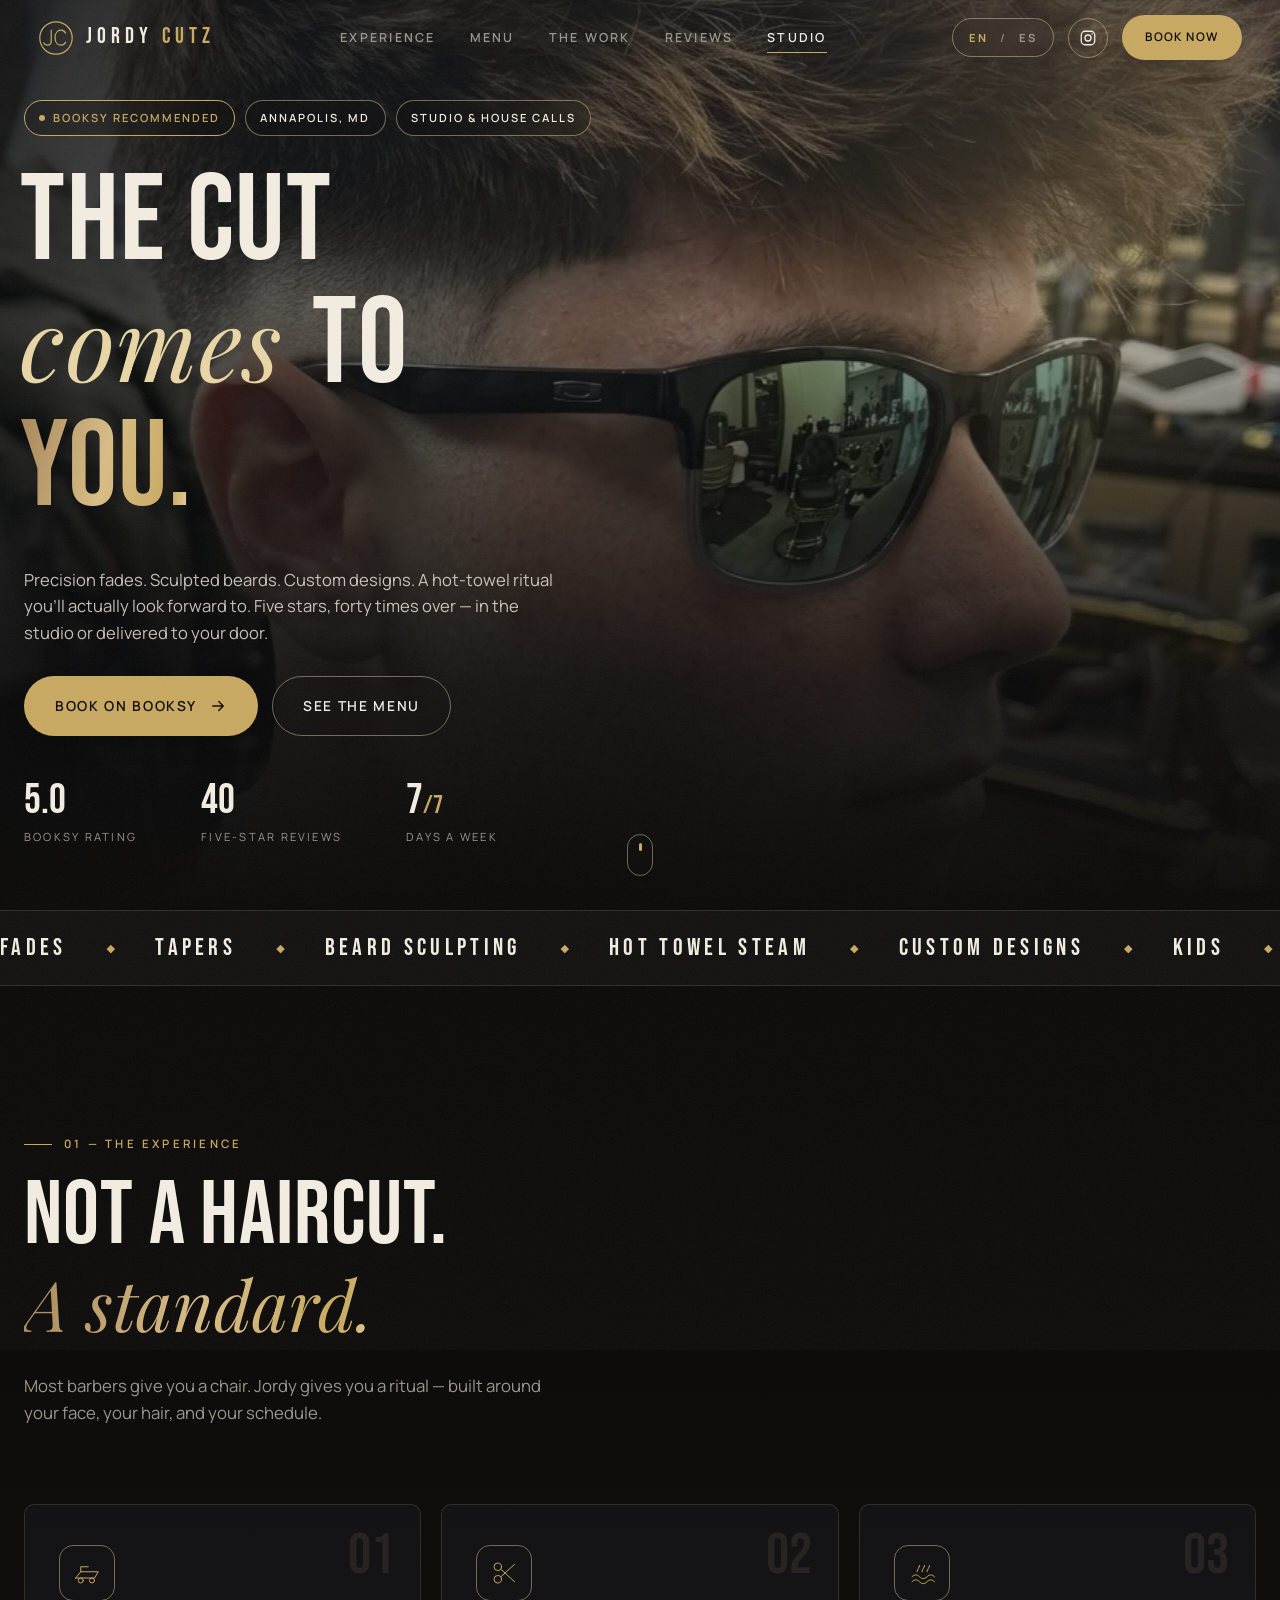
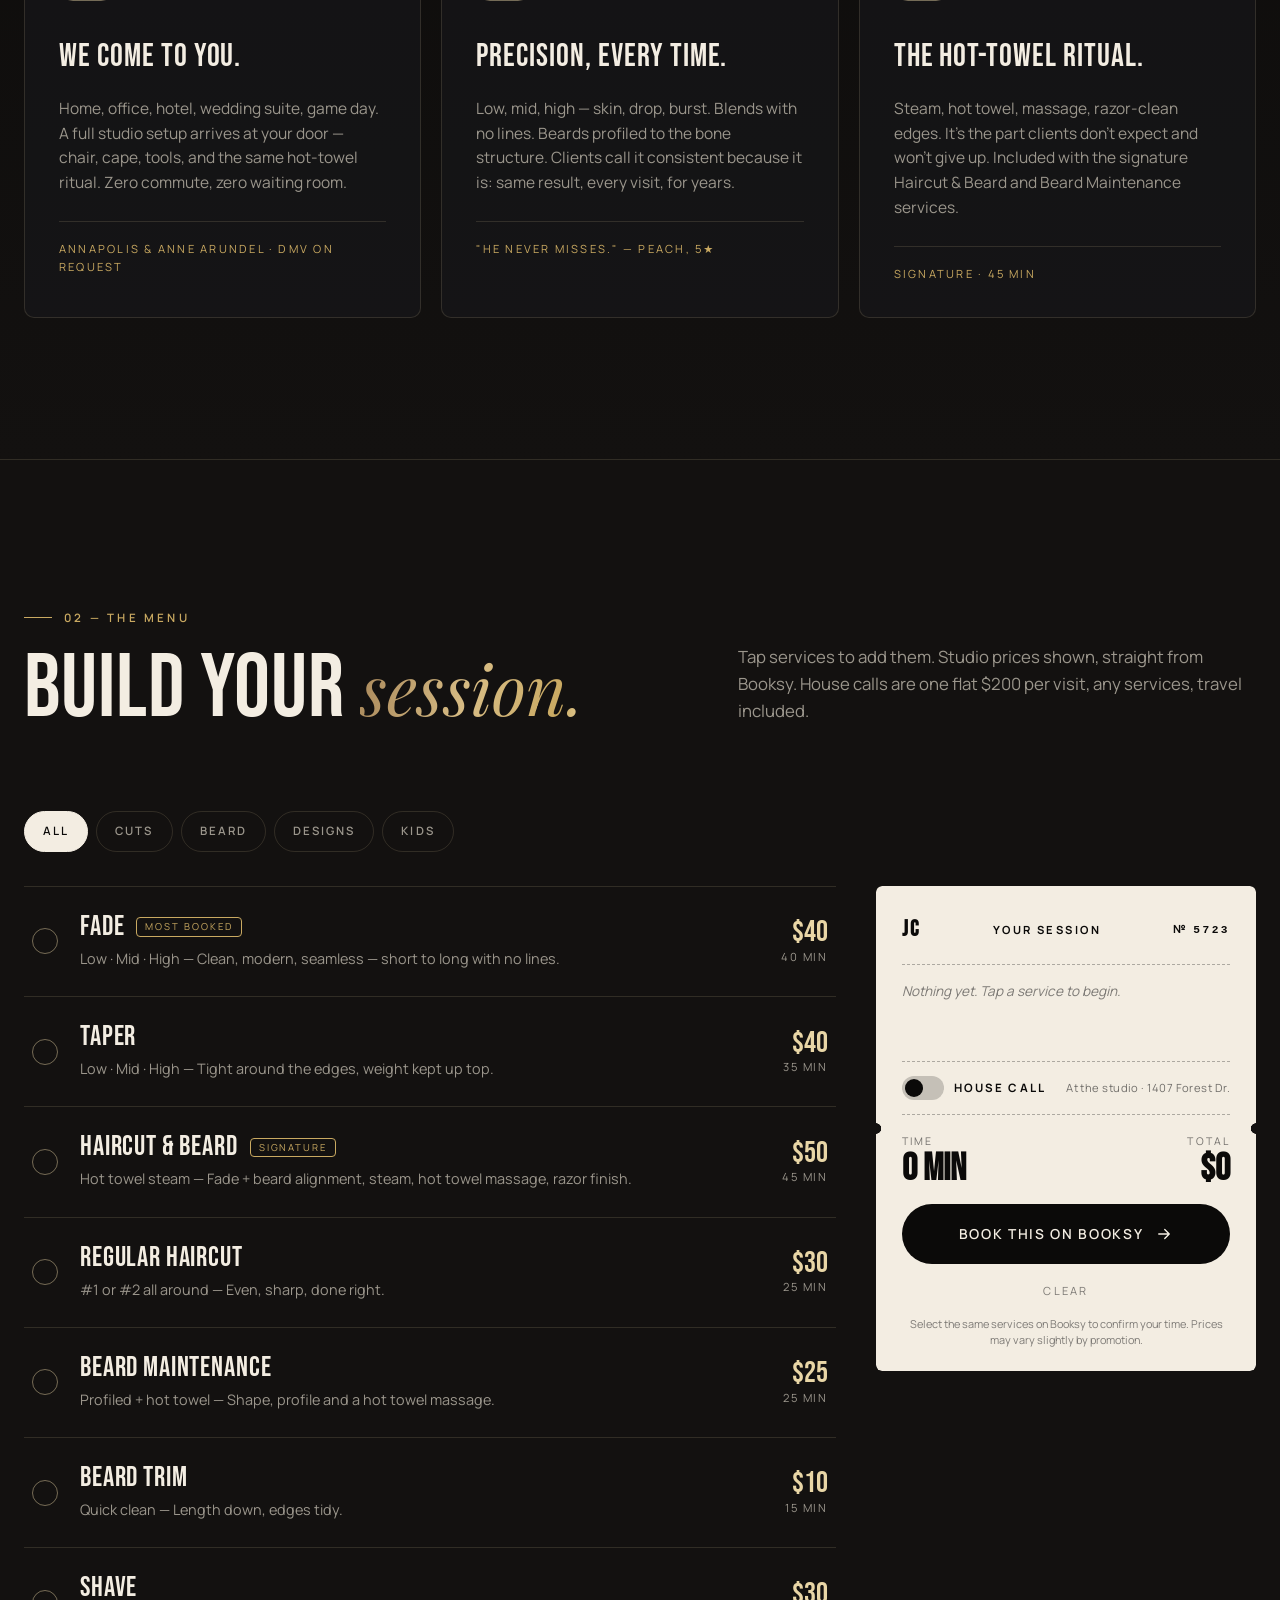
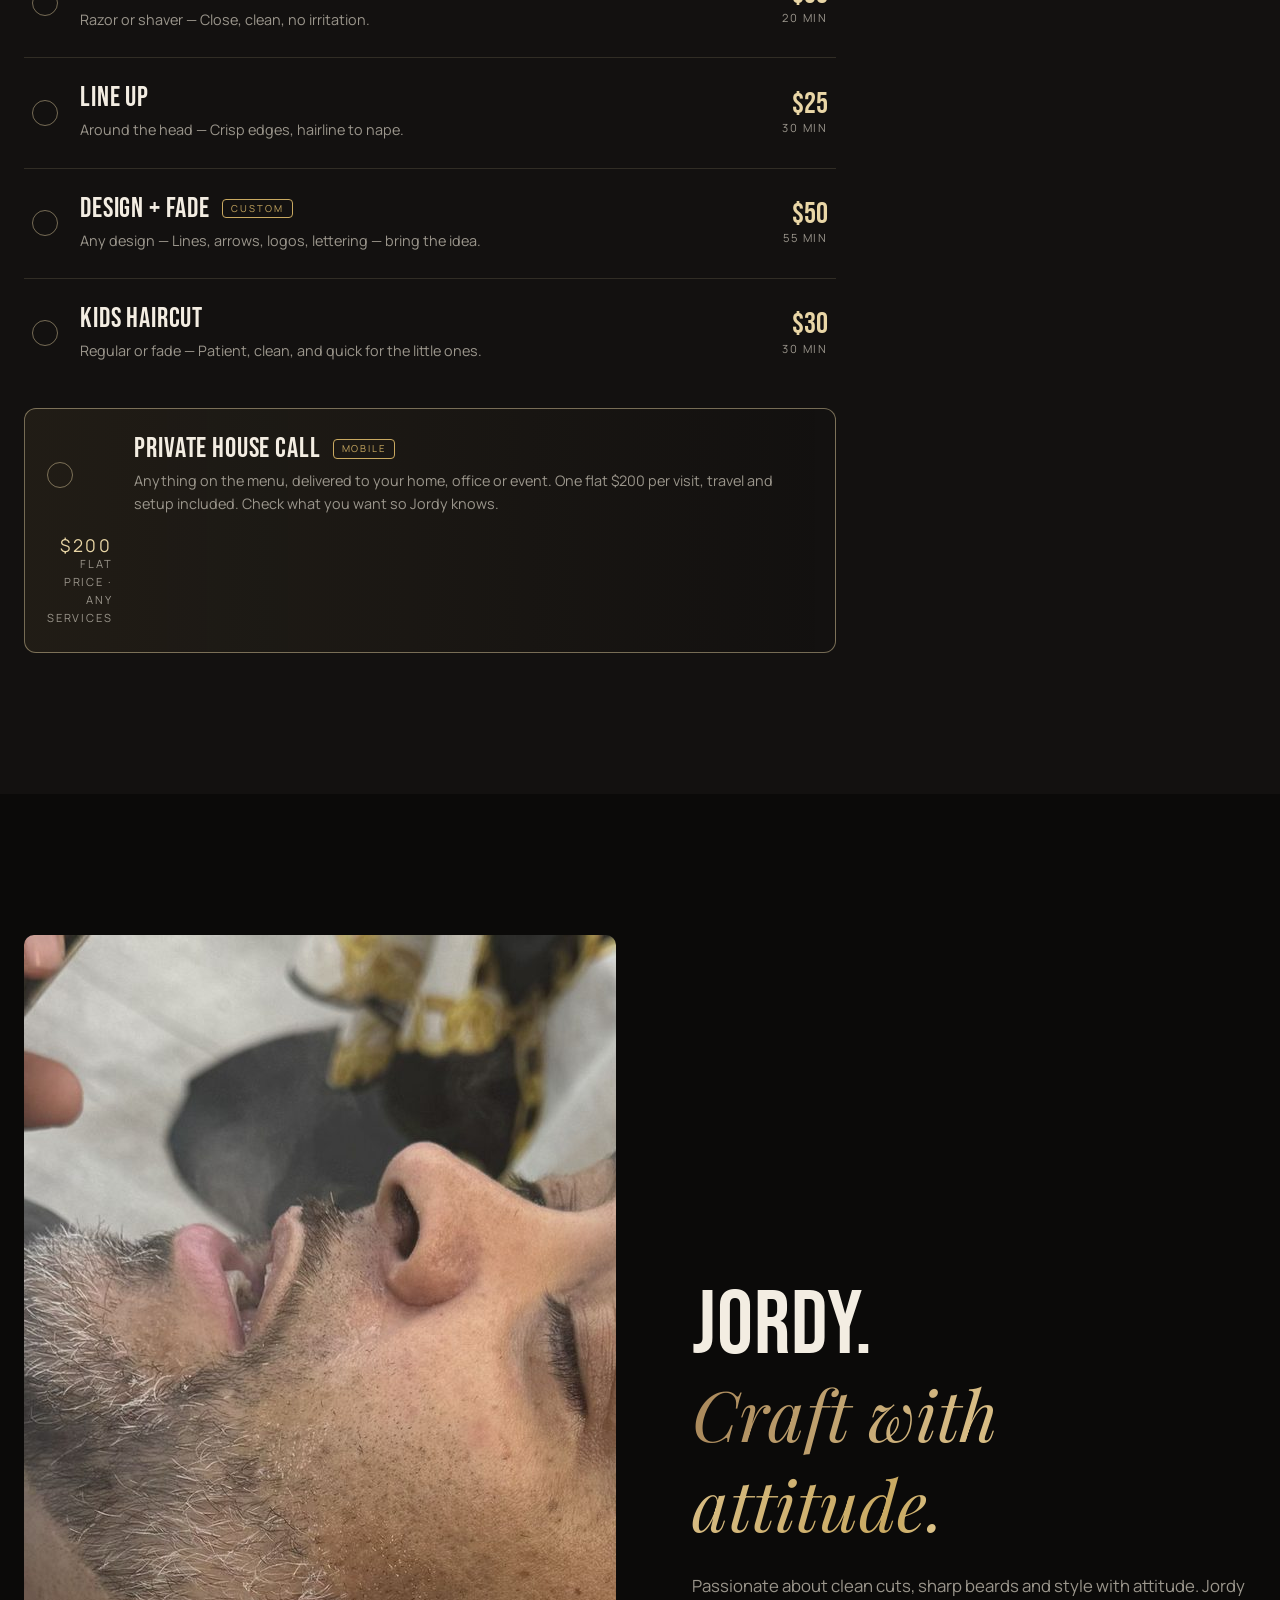
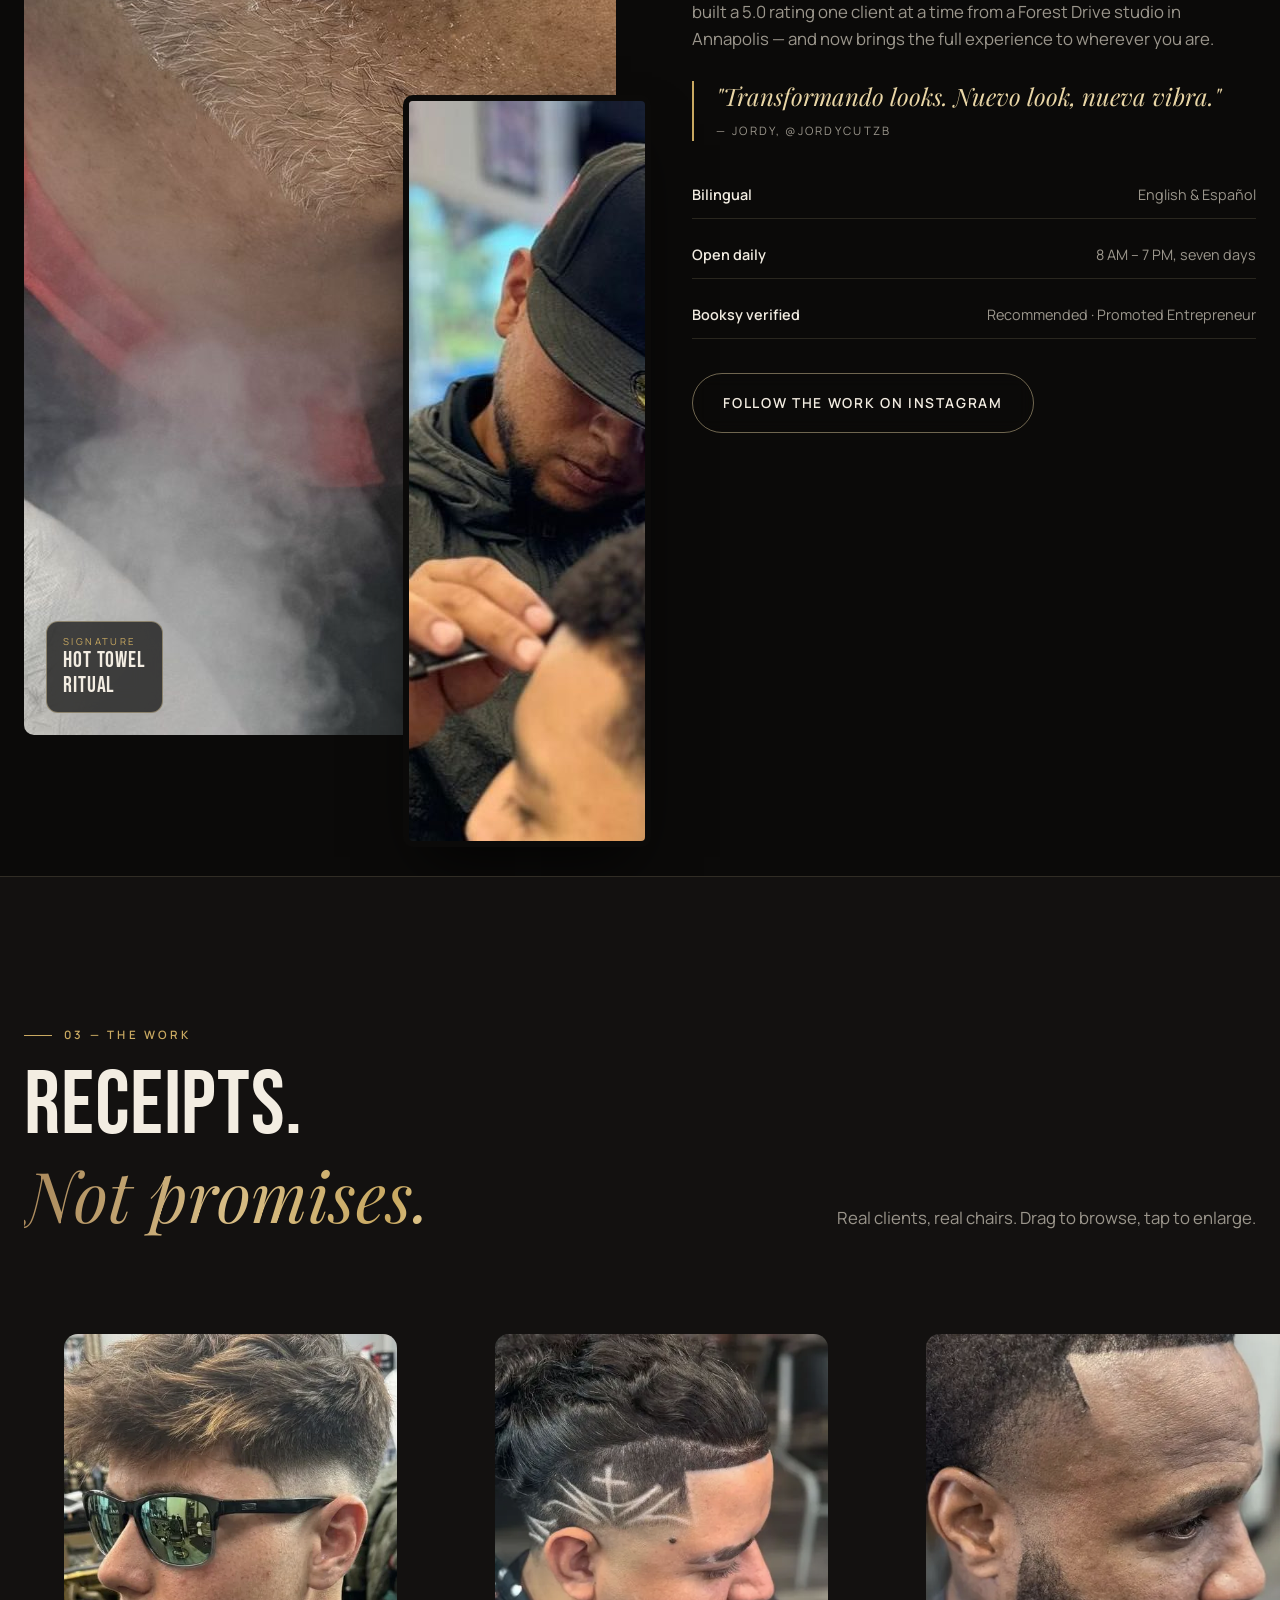
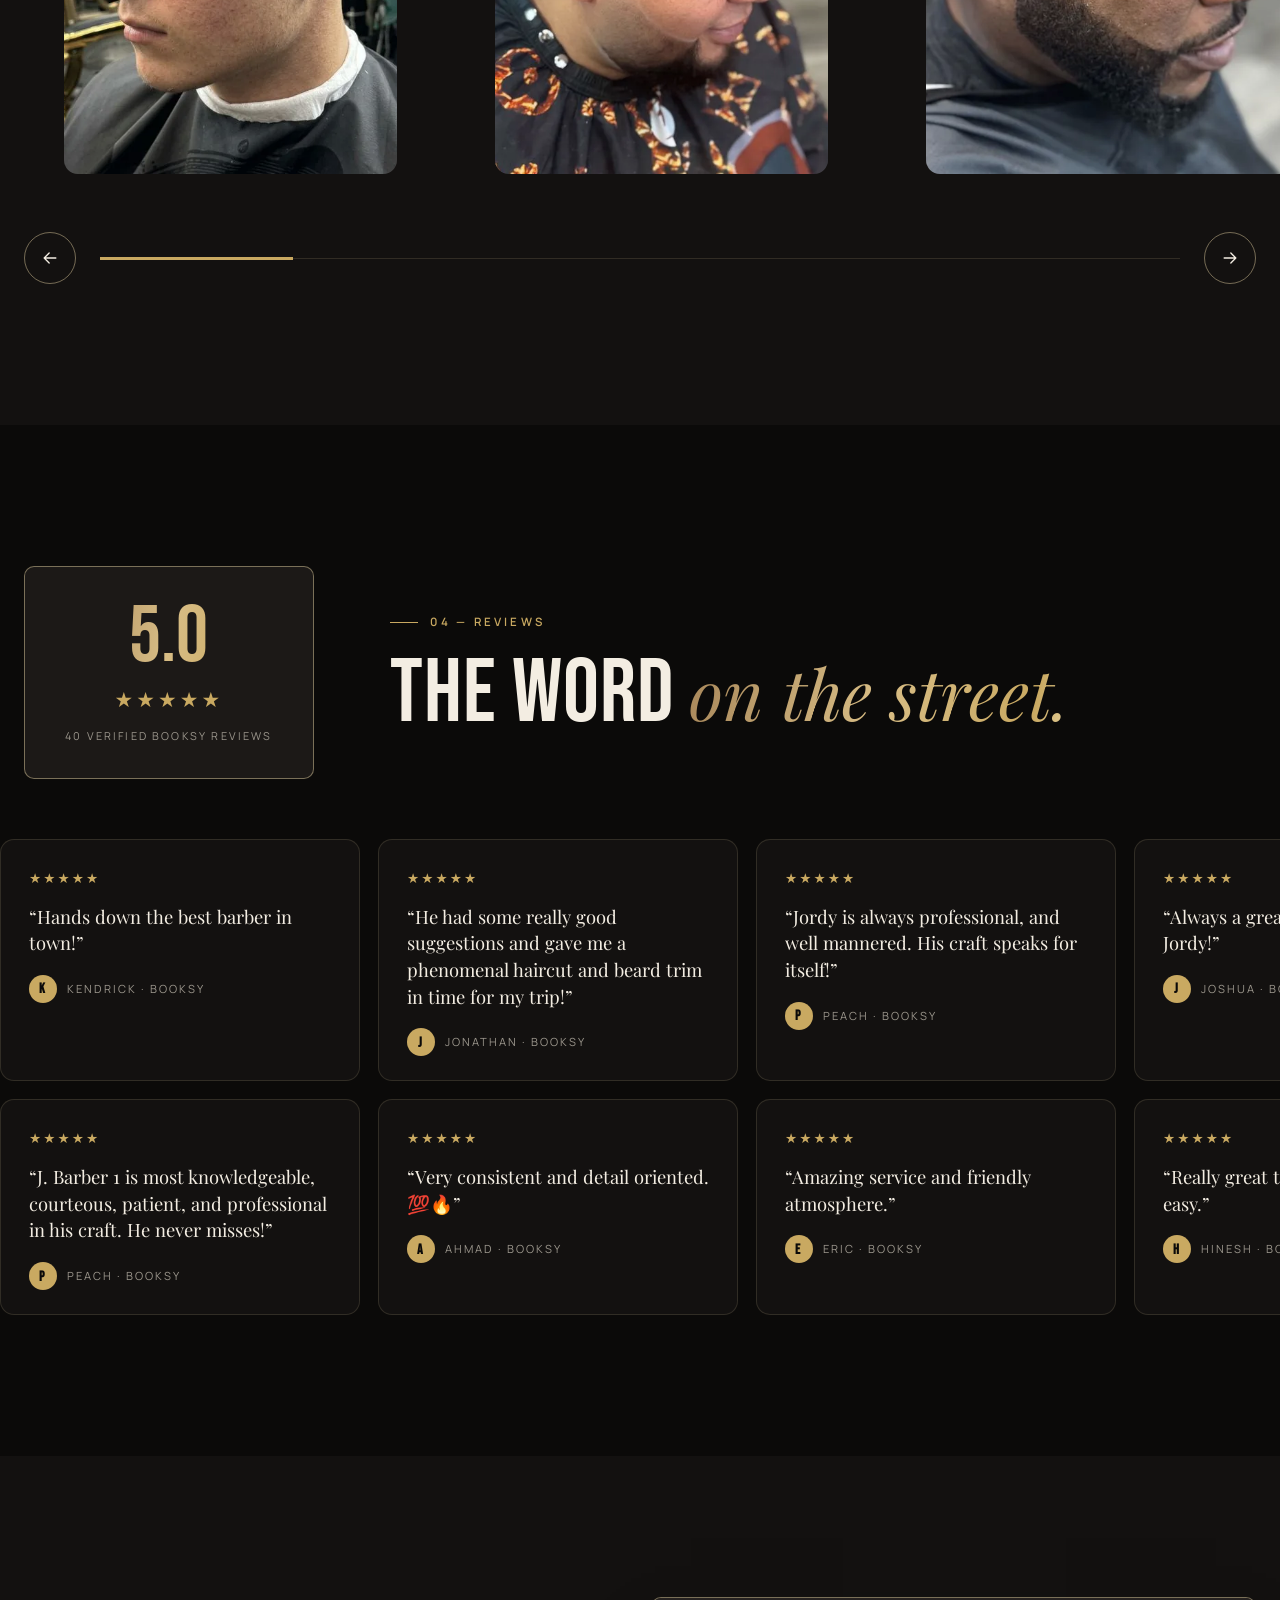
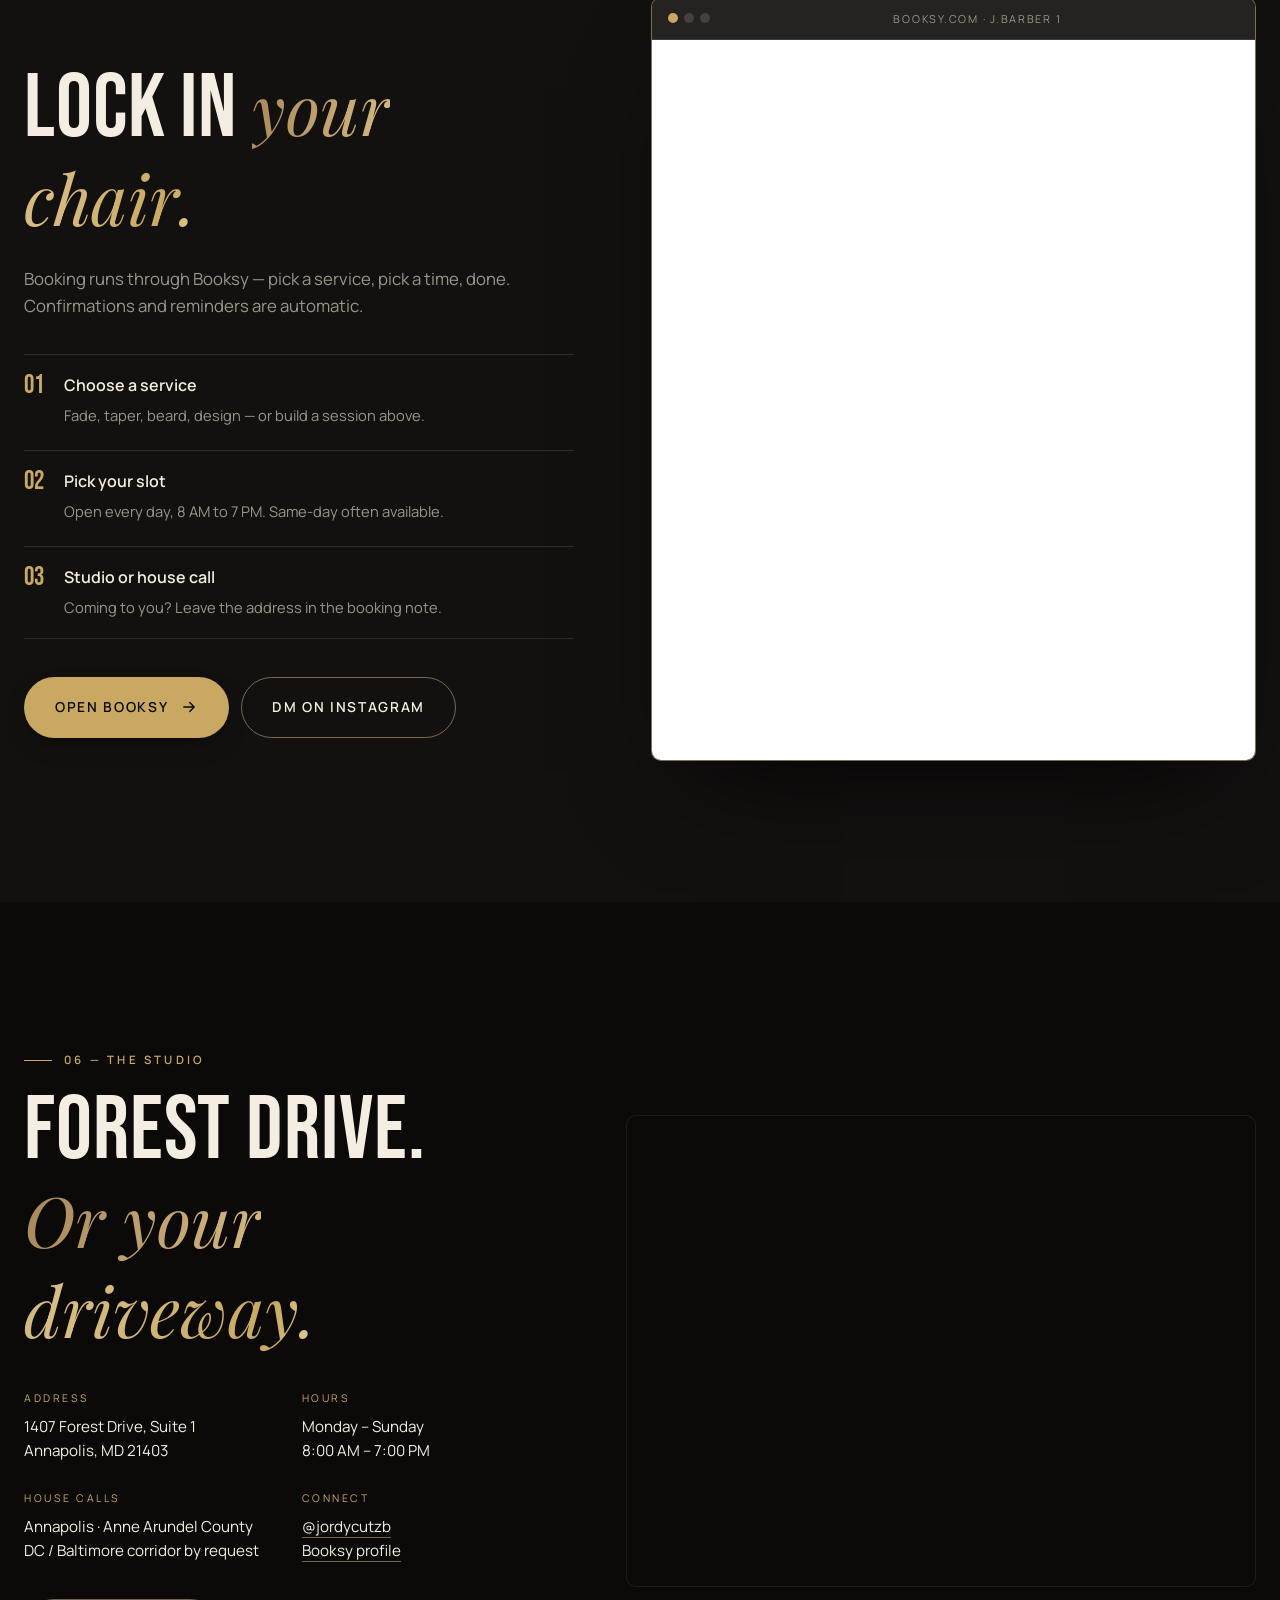
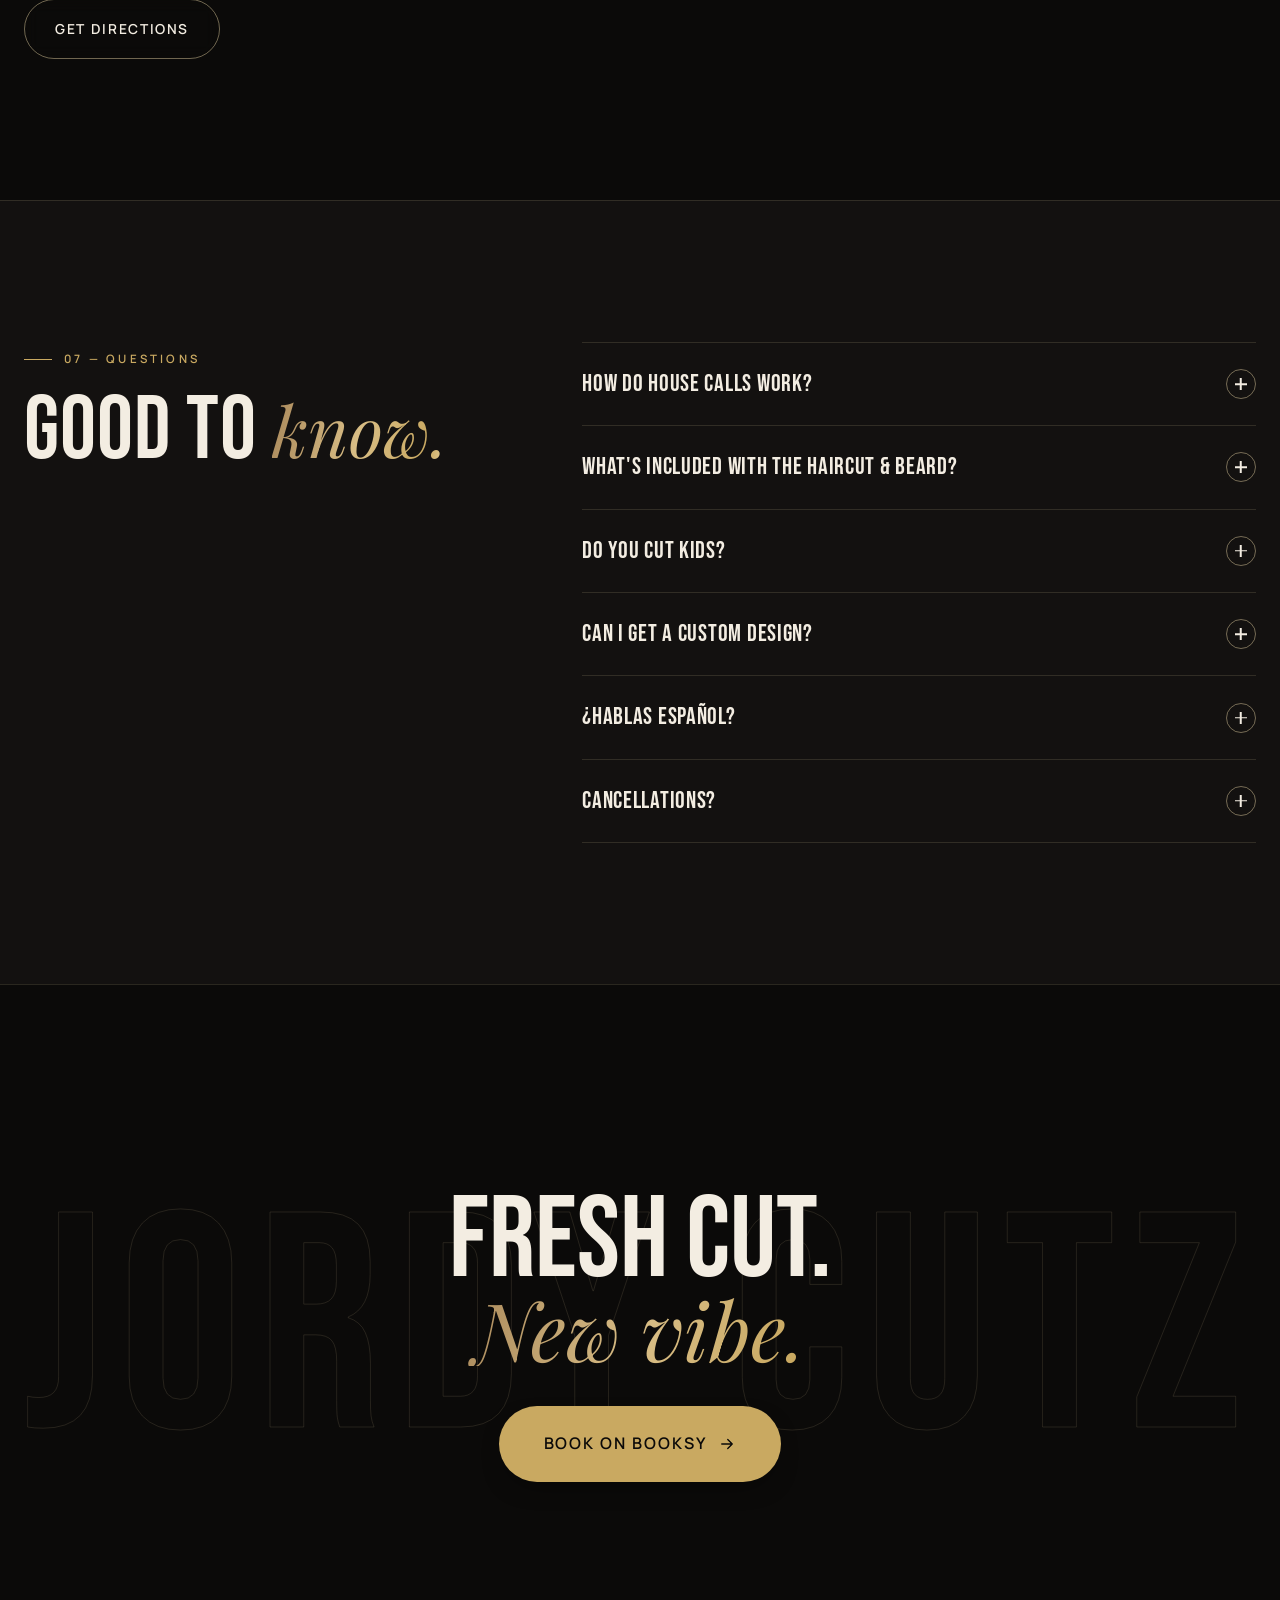
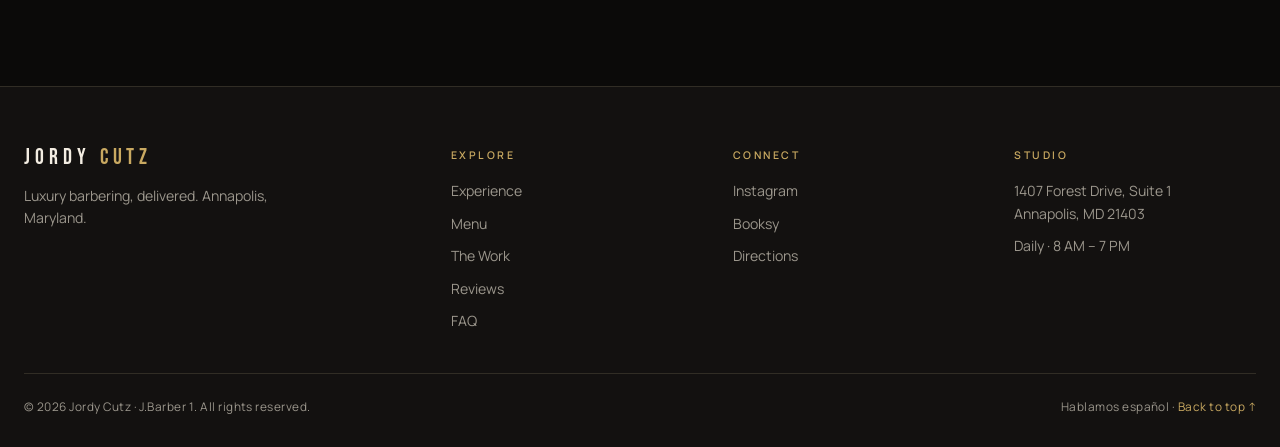
==== index.html @ 6c736900 "Design and accessibility pass Accessibility (all verified against the live page): - Added a focus sy" ====
<!DOCTYPE html>
<html lang="en">
<head>
  <meta charset="UTF-8">
  <meta name="viewport" content="width=device-width, initial-scale=1.0">
  <title>Mobile Barber Annapolis MD | Jordy Cutz — Fades &amp; Beards</title>
  <meta name="description" content="Luxury mobile barber in Annapolis, MD. Precision fades, beard sculpting and hot-towel service at your home, office or the Forest Drive studio.">
  <meta name="theme-color" content="#0a0a0b">
  <link rel="canonical" href="https://thejohncarter-ai.github.io/jordycutz-site/">
  <link rel="alternate" hreflang="en-US" href="https://thejohncarter-ai.github.io/jordycutz-site/">
  <link rel="alternate" hreflang="es-US" href="https://thejohncarter-ai.github.io/jordycutz-site/es/">
  <link rel="alternate" hreflang="x-default" href="https://thejohncarter-ai.github.io/jordycutz-site/">

  <!-- Open Graph / Social -->
  <meta property="og:type" content="website">
  <meta property="og:title" content="Jordy Cutz — Luxury Mobile Barber · Annapolis">
  <meta property="og:description" content="Precision fades, sculpted beards, custom designs. 5.0 stars on Booksy. The cut comes to you.">
  <meta property="og:image" content="https://thejohncarter-ai.github.io/jordycutz-site/assets/og.jpg">
  <meta property="og:url" content="https://thejohncarter-ai.github.io/jordycutz-site/">
  <meta property="og:locale" content="en_US">
  <meta property="og:locale:alternate" content="es_US">
  <meta name="twitter:card" content="summary_large_image">

  <link rel="icon" href="assets/favicon.svg" type="image/svg+xml">
  <link rel="apple-touch-icon" href="assets/apple-touch-icon.png">

  <link rel="preconnect" href="https://fonts.googleapis.com">
  <link rel="preconnect" href="https://fonts.gstatic.com" crossorigin>
  <link href="https://fonts.googleapis.com/css2?family=Bebas+Neue&family=Playfair+Display:ital,wght@0,400;0,600;1,400;1,500&family=Manrope:wght@300;400;500;600;700&display=swap" rel="stylesheet">
  <link rel="preload" as="image" href="assets/img/work/fade-moody.webp" type="image/webp" fetchpriority="high">
  <link rel="stylesheet" href="css/style.css">

  <script type="application/ld+json">
{
  "@context": "https://schema.org",
  "@graph": [
    {
      "@type": [
        "BarberShop",
        "HealthAndBeautyBusiness"
      ],
      "@id": "https://thejohncarter-ai.github.io/jordycutz-site/#barbershop",
      "name": "Jordy Cutz",
      "alternateName": "J.Barber 1",
      "description": "Luxury barbering in Annapolis, Maryland. Precision fades, sculpted beards, custom designs and a hot-towel ritual — in the studio on Forest Drive or delivered to your door as a private house call.",
      "url": "https://thejohncarter-ai.github.io/jordycutz-site/",
      "image": [
        "https://thejohncarter-ai.github.io/jordycutz-site/assets/og.jpg",
        "https://thejohncarter-ai.github.io/jordycutz-site/assets/img/work/fade-moody.jpg"
      ],
      "logo": "https://thejohncarter-ai.github.io/jordycutz-site/assets/apple-touch-icon.png",
      "priceRange": "$$",
      "currenciesAccepted": "USD",
      "knowsLanguage": [
        "en-US",
        "es-US"
      ],
      "address": {
        "@type": "PostalAddress",
        "streetAddress": "1407 Forest Drive, Suite 1",
        "addressLocality": "Annapolis",
        "addressRegion": "MD",
        "postalCode": "21403",
        "addressCountry": "US"
      },
      "geo": {
        "@type": "GeoCoordinates",
        "latitude": 38.9635937,
        "longitude": -76.5126457
      },
      "hasMap": "https://www.google.com/maps/dir/?api=1&destination=1407+Forest+Drive+Suite+1+Annapolis+MD+21403",
      "areaServed": [
        {
          "@type": "City",
          "name": "Annapolis",
          "containedInPlace": {
            "@type": "State",
            "name": "Maryland"
          }
        },
        {
          "@type": "AdministrativeArea",
          "name": "Anne Arundel County, Maryland"
        },
        {
          "@type": "City",
          "name": "Severna Park"
        },
        {
          "@type": "City",
          "name": "Arnold"
        },
        {
          "@type": "City",
          "name": "Edgewater"
        },
        {
          "@type": "City",
          "name": "Crofton"
        },
        {
          "@type": "City",
          "name": "Bowie"
        },
        {
          "@type": "City",
          "name": "Davidsonville"
        },
        {
          "@type": "City",
          "name": "Kent Island"
        }
      ],
      "openingHoursSpecification": [
        {
          "@type": "OpeningHoursSpecification",
          "dayOfWeek": [
            "Monday",
            "Tuesday",
            "Wednesday",
            "Thursday",
            "Friday",
            "Saturday",
            "Sunday"
          ],
          "opens": "08:00",
          "closes": "19:00"
        }
      ],
      "sameAs": [
        "https://www.instagram.com/jordycutzb",
        "https://booksy.com/en-us/1071238_j-barber-1_barber-shop_22531_annapolis"
      ],
      "potentialAction": {
        "@type": "ReserveAction",
        "name": "Book an appointment",
        "target": {
          "@type": "EntryPoint",
          "urlTemplate": "https://booksy.com/en-us/1071238_j-barber-1_barber-shop_22531_annapolis",
          "actionPlatform": [
            "https://schema.org/DesktopWebPlatform",
            "https://schema.org/MobileWebPlatform"
          ]
        }
      },
      "makesOffer": [
        {
          "@type": "Offer",
          "priceCurrency": "USD",
          "price": "40",
          "availability": "https://schema.org/InStock",
          "url": "https://booksy.com/en-us/1071238_j-barber-1_barber-shop_22531_annapolis",
          "itemOffered": {
            "@type": "Service",
            "name": "Fade",
            "description": "Low, mid or high fade — clean, modern, seamless.",
            "serviceType": "Barbering",
            "provider": {
              "@id": "https://thejohncarter-ai.github.io/jordycutz-site/#barbershop"
            },
            "areaServed": {
              "@type": "AdministrativeArea",
              "name": "Anne Arundel County, Maryland"
            }
          }
        },
        {
          "@type": "Offer",
          "priceCurrency": "USD",
          "price": "40",
          "availability": "https://schema.org/InStock",
          "url": "https://booksy.com/en-us/1071238_j-barber-1_barber-shop_22531_annapolis",
          "itemOffered": {
            "@type": "Service",
            "name": "Taper",
            "description": "Tight around the edges, weight kept up top.",
            "serviceType": "Barbering",
            "provider": {
              "@id": "https://thejohncarter-ai.github.io/jordycutz-site/#barbershop"
            },
            "areaServed": {
              "@type": "AdministrativeArea",
              "name": "Anne Arundel County, Maryland"
            }
          }
        },
        {
          "@type": "Offer",
          "priceCurrency": "USD",
          "price": "50",
          "availability": "https://schema.org/InStock",
          "url": "https://booksy.com/en-us/1071238_j-barber-1_barber-shop_22531_annapolis",
          "itemOffered": {
            "@type": "Service",
            "name": "Haircut & Beard with Hot Towel",
            "description": "Fade plus beard alignment, steam, hot towel massage and a razor finish.",
            "serviceType": "Barbering",
            "provider": {
              "@id": "https://thejohncarter-ai.github.io/jordycutz-site/#barbershop"
            },
            "areaServed": {
              "@type": "AdministrativeArea",
              "name": "Anne Arundel County, Maryland"
            }
          }
        },
        {
          "@type": "Offer",
          "priceCurrency": "USD",
          "price": "30",
          "availability": "https://schema.org/InStock",
          "url": "https://booksy.com/en-us/1071238_j-barber-1_barber-shop_22531_annapolis",
          "itemOffered": {
            "@type": "Service",
            "name": "Regular Haircut",
            "description": "Even, sharp, done right.",
            "serviceType": "Barbering",
            "provider": {
              "@id": "https://thejohncarter-ai.github.io/jordycutz-site/#barbershop"
            },
            "areaServed": {
              "@type": "AdministrativeArea",
              "name": "Anne Arundel County, Maryland"
            }
          }
        },
        {
          "@type": "Offer",
          "priceCurrency": "USD",
          "price": "25",
          "availability": "https://schema.org/InStock",
          "url": "https://booksy.com/en-us/1071238_j-barber-1_barber-shop_22531_annapolis",
          "itemOffered": {
            "@type": "Service",
            "name": "Beard Maintenance",
            "description": "Shape, profile and a hot towel massage.",
            "serviceType": "Barbering",
            "provider": {
              "@id": "https://thejohncarter-ai.github.io/jordycutz-site/#barbershop"
            },
            "areaServed": {
              "@type": "AdministrativeArea",
              "name": "Anne Arundel County, Maryland"
            }
          }
        },
        {
          "@type": "Offer",
          "priceCurrency": "USD",
          "price": "10",
          "availability": "https://schema.org/InStock",
          "url": "https://booksy.com/en-us/1071238_j-barber-1_barber-shop_22531_annapolis",
          "itemOffered": {
            "@type": "Service",
            "name": "Beard Trim",
            "description": "Length down, edges tidy.",
            "serviceType": "Barbering",
            "provider": {
              "@id": "https://thejohncarter-ai.github.io/jordycutz-site/#barbershop"
            },
            "areaServed": {
              "@type": "AdministrativeArea",
              "name": "Anne Arundel County, Maryland"
            }
          }
        },
        {
          "@type": "Offer",
          "priceCurrency": "USD",
          "price": "30",
          "availability": "https://schema.org/InStock",
          "url": "https://booksy.com/en-us/1071238_j-barber-1_barber-shop_22531_annapolis",
          "itemOffered": {
            "@type": "Service",
            "name": "Shave",
            "description": "Close, clean, no irritation.",
            "serviceType": "Barbering",
            "provider": {
              "@id": "https://thejohncarter-ai.github.io/jordycutz-site/#barbershop"
            },
            "areaServed": {
              "@type": "AdministrativeArea",
              "name": "Anne Arundel County, Maryland"
            }
          }
        },
        {
          "@type": "Offer",
          "priceCurrency": "USD",
          "price": "25",
          "availability": "https://schema.org/InStock",
          "url": "https://booksy.com/en-us/1071238_j-barber-1_barber-shop_22531_annapolis",
          "itemOffered": {
            "@type": "Service",
            "name": "Line Up",
            "description": "Crisp edges, hairline to nape.",
            "serviceType": "Barbering",
            "provider": {
              "@id": "https://thejohncarter-ai.github.io/jordycutz-site/#barbershop"
            },
            "areaServed": {
              "@type": "AdministrativeArea",
              "name": "Anne Arundel County, Maryland"
            }
          }
        },
        {
          "@type": "Offer",
          "priceCurrency": "USD",
          "price": "50",
          "availability": "https://schema.org/InStock",
          "url": "https://booksy.com/en-us/1071238_j-barber-1_barber-shop_22531_annapolis",
          "itemOffered": {
            "@type": "Service",
            "name": "Design + Fade",
            "description": "Lines, arrows, logos, lettering — custom hair design.",
            "serviceType": "Barbering",
            "provider": {
              "@id": "https://thejohncarter-ai.github.io/jordycutz-site/#barbershop"
            },
            "areaServed": {
              "@type": "AdministrativeArea",
              "name": "Anne Arundel County, Maryland"
            }
          }
        },
        {
          "@type": "Offer",
          "priceCurrency": "USD",
          "price": "30",
          "availability": "https://schema.org/InStock",
          "url": "https://booksy.com/en-us/1071238_j-barber-1_barber-shop_22531_annapolis",
          "itemOffered": {
            "@type": "Service",
            "name": "Kids Haircut",
            "description": "Regular cuts and fades for kids.",
            "serviceType": "Barbering",
            "provider": {
              "@id": "https://thejohncarter-ai.github.io/jordycutz-site/#barbershop"
            },
            "areaServed": {
              "@type": "AdministrativeArea",
              "name": "Anne Arundel County, Maryland"
            }
          }
        },
        {
          "@type": "Offer",
          "priceCurrency": "USD",
          "price": "200",
          "availability": "https://schema.org/InStock",
          "url": "https://booksy.com/en-us/1071238_j-barber-1_barber-shop_22531_annapolis",
          "itemOffered": {
            "@type": "Service",
            "name": "Private House Call",
            "description": "Any service delivered to your home, office or event. Travel and setup included.",
            "serviceType": "Barbering",
            "provider": {
              "@id": "https://thejohncarter-ai.github.io/jordycutz-site/#barbershop"
            },
            "areaServed": {
              "@type": "AdministrativeArea",
              "name": "Anne Arundel County, Maryland"
            }
          }
        }
      ]
    },
    {
      "@type": "WebSite",
      "@id": "https://thejohncarter-ai.github.io/jordycutz-site/#website",
      "url": "https://thejohncarter-ai.github.io/jordycutz-site/",
      "name": "Jordy Cutz",
      "inLanguage": [
        "en-US",
        "es-US"
      ],
      "publisher": {
        "@id": "https://thejohncarter-ai.github.io/jordycutz-site/#barbershop"
      }
    },
    {
      "@type": "FAQPage",
      "@id": "https://thejohncarter-ai.github.io/jordycutz-site/#faq",
      "mainEntity": [
        {
          "@type": "Question",
          "name": "How do house calls work?",
          "acceptedAnswer": {
            "@type": "Answer",
            "text": "Book on Booksy and add your address in the note, or send a message on Instagram. Jordy arrives with a full setup — chair, cape, tools and hot towels. House calls are one flat $200 per visit, whatever you pick from the menu, with travel and setup included."
          }
        },
        {
          "@type": "Question",
          "name": "What is included with the Haircut & Beard?",
          "acceptedAnswer": {
            "@type": "Answer",
            "text": "A full fade or taper, beard alignment and profiling, hot-towel steam and massage, and a razor-clean finish. It is the signature service and runs about 45 minutes."
          }
        },
        {
          "@type": "Question",
          "name": "Do you cut kids' hair?",
          "acceptedAnswer": {
            "@type": "Answer",
            "text": "Yes. Regular cuts and fades for kids, 30 minutes, with plenty of patience. Designs are available for kids too."
          }
        },
        {
          "@type": "Question",
          "name": "Can I get a custom hair design?",
          "acceptedAnswer": {
            "@type": "Answer",
            "text": "Yes. Lines, arrows, logos and lettering. Bring a reference or describe the idea. Design plus fade runs about 55 minutes."
          }
        },
        {
          "@type": "Question",
          "name": "Do you speak Spanish?",
          "acceptedAnswer": {
            "@type": "Answer",
            "text": "Yes. Jordy works in both English and Spanish. Sí, Jordy atiende en inglés y español."
          }
        },
        {
          "@type": "Question",
          "name": "What is the cancellation policy?",
          "acceptedAnswer": {
            "@type": "Answer",
            "text": "Reschedule through Booksy as early as you can so the slot can go to someone else. Booksy's payment and cancellation policy applies."
          }
        }
      ]
    }
  ]
}
  </script>
</head>
<body>

  <!-- ===== PRELOADER ===== -->
  <div class="preloader" id="preloader" aria-hidden="true">
    <div class="preloader__mark">
      <svg viewBox="0 0 120 120" class="monogram" aria-hidden="true">
        <circle cx="60" cy="60" r="54" class="monogram__ring"/>
        <path class="monogram__letter" d="M44 34v36c0 9-5 14-13 14-6 0-10-3-12-8"/>
        <path class="monogram__letter" d="M92 44c-3-6-9-10-16-10-11 0-19 10-19 25s8 25 19 25c7 0 13-4 16-10"/>
      </svg>
      <div class="preloader__word">JORDY <span>CUTZ</span></div>
      <div class="preloader__bar"><span></span></div>
    </div>
  </div>

  <!-- ===== CURSOR ===== -->
  <div class="cursor is-hidden" id="cursor" aria-hidden="true"><div class="cursor__dot"></div><div class="cursor__ring"></div></div>

  <!-- ===== GRAIN ===== -->
  <div class="grain" aria-hidden="true"></div>

  <a class="skip" href="#menu">Skip to services</a>

  <!-- ===== NAV ===== -->
  <header class="nav" id="nav">
    <a href="#top" class="nav__brand" data-cursor="link" aria-label="Jordy Cutz home">
      <svg viewBox="0 0 120 120" class="nav__mono" aria-hidden="true">
        <circle cx="60" cy="60" r="54"/>
        <path d="M44 34v36c0 9-5 14-13 14-6 0-10-3-12-8"/>
        <path d="M92 44c-3-6-9-10-16-10-11 0-19 10-19 25s8 25 19 25c7 0 13-4 16-10"/>
      </svg>
      <span class="nav__word">JORDY <em>CUTZ</em></span>
    </a>
    <nav class="nav__links" aria-label="Primary">
      <a href="#experience" data-cursor="link" data-i18n="nav.experience">Experience</a>
      <a href="#menu" data-cursor="link" data-i18n="nav.menu">Menu</a>
      <a href="#work" data-cursor="link" data-i18n="nav.work">The Work</a>
      <a href="#reviews" data-cursor="link" data-i18n="nav.reviews">Reviews</a>
      <a href="#studio" data-cursor="link" data-i18n="nav.studio">Studio</a>
    </nav>
    <div class="nav__cta">
      <div class="lang" role="group" aria-label="Language / Idioma">
        <a class="lang__btn is-active" href="./" data-lang="en" hreflang="en-US" aria-current="true">EN</a>
        <span class="lang__sep" aria-hidden="true">/</span>
        <a class="lang__btn" href="es/" data-lang="es" hreflang="es-US">ES</a>
      </div>
      <a href="https://www.instagram.com/jordycutzb" target="_blank" rel="noopener" class="nav__ig" aria-label="Instagram" data-cursor="link">
        <svg viewBox="0 0 24 24" aria-hidden="true"><rect x="3" y="3" width="18" height="18" rx="5"/><circle cx="12" cy="12" r="4"/><circle cx="17.5" cy="6.5" r="1" fill="currentColor" stroke="none"/></svg>
      </a>
      <a href="https://booksy.com/en-us/1071238_j-barber-1_barber-shop_22531_annapolis" target="_blank" rel="noopener" class="btn btn--gold btn--sm magnetic js-booksy" data-cursor="book">
        <span data-i18n="nav.book">Book Now</span>
      </a>
      <button class="nav__burger" id="burger" aria-label="Open menu" aria-expanded="false" aria-controls="mobileMenu"><span></span><span></span></button>
    </div>
  </header>

  <!-- ===== MOBILE MENU ===== -->
  <div class="mmenu" id="mobileMenu" aria-hidden="true">
    <div class="mmenu__bg"></div>
    <nav class="mmenu__links" aria-label="Mobile">
      <a href="#experience"><small>01</small><span data-i18n="nav.experience">Experience</span></a>
      <a href="#menu"><small>02</small><span data-i18n="nav.menu">Menu</span></a>
      <a href="#work"><small>03</small><span data-i18n="nav.work">The Work</span></a>
      <a href="#reviews"><small>04</small><span data-i18n="nav.reviews">Reviews</span></a>
      <a href="#studio"><small>05</small><span data-i18n="nav.studio">Studio</span></a>
      <a href="#book" class="mmenu__book"><small>06</small><span data-i18n="nav.bookShort">Book</span></a>
    </nav>
    <div class="mmenu__foot">
      <a href="https://www.instagram.com/jordycutzb" target="_blank" rel="noopener">@jordycutzb</a>
      <span data-i18n="mmenu.foot">Annapolis, MD · Hablamos español</span>
    </div>
  </div>

  <main id="top">

    <!-- ===== HERO ===== -->
    <section class="hero" id="hero">
      <div class="hero__media" data-parallax="0.04">
        <picture>
          <source srcset="assets/img/work/fade-moody.webp" type="image/webp">
          <img src="assets/img/work/fade-moody.jpg" alt="Client with a fresh skin fade and sunglasses in the Jordy Cutz chair" width="1024" height="1024" fetchpriority="high" decoding="async">
        </picture>
      </div>
      <div class="hero__veil"></div>
      <div class="hero__glow" data-parallax="-0.03"></div>

      <div class="hero__inner">
        <div class="hero__eyebrow reveal">
          <span class="pill pill--gold"><i class="pill__dot"></i><span data-i18n="hero.pill1">Booksy Recommended</span></span>
          <span class="pill">Annapolis, MD</span>
          <span class="pill" data-i18n="hero.pill3">Studio &amp; House Calls</span>
        </div>

        <h1 class="hero__title" aria-label="The cut comes to you.">
          <span class="line"><span class="word" data-i18n="hero.w1">THE</span> <span class="word" data-i18n="hero.w2">CUT</span></span>
          <span class="line"><span class="word word--serif" data-i18n="hero.w3">comes</span> <span class="word" data-i18n="hero.w4">TO</span></span>
          <span class="line"><span class="word word--foil" data-i18n="hero.w5">YOU.</span></span>
        </h1>

        <p class="hero__sub reveal" data-i18n="hero.sub">
          Precision fades. Sculpted beards. Custom designs. A hot-towel ritual you'll actually look forward to.
          Five stars, forty times over — in the studio or delivered to your door.
        </p>

        <div class="hero__actions reveal">
          <a href="https://booksy.com/en-us/1071238_j-barber-1_barber-shop_22531_annapolis" target="_blank" rel="noopener" class="btn btn--gold magnetic js-booksy" data-cursor="book">
            <span data-i18n="cta.bookBooksy">Book on Booksy</span>
            <svg viewBox="0 0 24 24" aria-hidden="true"><path d="M5 12h14M13 6l6 6-6 6"/></svg>
          </a>
          <a href="#menu" class="btn btn--ghost magnetic" data-cursor="link"><span data-i18n="hero.menu">See the Menu</span></a>
        </div>

        <div class="hero__stats reveal">
          <div class="stat"><b><span data-count="5" data-decimals="1">0.0</span></b><small data-i18n="hero.stat1">Booksy rating</small></div>
          <div class="stat"><b><span data-count="40">0</span></b><small data-i18n="hero.stat2">Five-star reviews</small></div>
          <div class="stat"><b><span data-count="7">0</span><em>/7</em></b><small data-i18n="hero.stat3">Days a week</small></div>
        </div>
      </div>

      <a href="#experience" class="hero__scroll" aria-label="Scroll down"><span></span></a>
    </section>

    <!-- ===== MARQUEE ===== -->
    <div class="marquee" aria-hidden="true">
      <div class="marquee__track">
        <span data-i18n="mq.1">Fades</span><i>◆</i><span data-i18n="mq.2">Tapers</span><i>◆</i><span data-i18n="mq.3">Beard Sculpting</span><i>◆</i><span data-i18n="mq.4">Hot Towel Steam</span><i>◆</i><span data-i18n="mq.5">Custom Designs</span><i>◆</i><span data-i18n="mq.6">Kids</span><i>◆</i><span data-i18n="mq.7">House Calls</span><i>◆</i><span data-i18n="mq.8">Hablamos Español</span><i>◆</i>
        <span data-i18n="mq.1">Fades</span><i>◆</i><span data-i18n="mq.2">Tapers</span><i>◆</i><span data-i18n="mq.3">Beard Sculpting</span><i>◆</i><span data-i18n="mq.4">Hot Towel Steam</span><i>◆</i><span data-i18n="mq.5">Custom Designs</span><i>◆</i><span data-i18n="mq.6">Kids</span><i>◆</i><span data-i18n="mq.7">House Calls</span><i>◆</i><span data-i18n="mq.8">Hablamos Español</span><i>◆</i>
      </div>
    </div>

    <!-- ===== EXPERIENCE ===== -->
    <section class="section experience" id="experience">
      <div class="container">
        <div class="section__head reveal">
          <span class="kicker" data-i18n="exp.kicker">01 — The Experience</span>
          <h2 class="h2" data-i18n="exp.title">Not a haircut.<br><em>A standard.</em></h2>
          <p class="lede" data-i18n="exp.lede">Most barbers give you a chair. Jordy gives you a ritual — built around your face, your hair, and your schedule.</p>
        </div>

        <div class="pillars">
          <article class="pillar tilt reveal" data-cursor="link">
            <div class="pillar__num">01</div>
            <div class="pillar__icon">
              <svg viewBox="0 0 48 48" aria-hidden="true"><path d="M6 32h30l6-10H14L6 32z"/><circle cx="14" cy="36" r="4"/><circle cx="32" cy="36" r="4"/><path d="M14 22V14h12"/></svg>
            </div>
            <h3 data-i18n="exp.p1.title">We come to you.</h3>
            <p data-i18n="exp.p1.body">Home, office, hotel, wedding suite, game day. A full studio setup arrives at your door — chair, cape, tools, and the same hot-towel ritual. Zero commute, zero waiting room.</p>
            <span class="pillar__foot" data-i18n="exp.p1.foot">Annapolis &amp; Anne Arundel · DMV on request</span>
          </article>

          <article class="pillar tilt reveal" data-cursor="link">
            <div class="pillar__num">02</div>
            <div class="pillar__icon">
              <svg viewBox="0 0 48 48" aria-hidden="true"><circle cx="14" cy="34" r="6"/><circle cx="14" cy="14" r="6"/><path d="M19 18l22 20M19 30l22-20"/></svg>
            </div>
            <h3 data-i18n="exp.p2.title">Precision, every time.</h3>
            <p data-i18n="exp.p2.body">Low, mid, high — skin, drop, burst. Blends with no lines. Beards profiled to the bone structure. Clients call it consistent because it is: same result, every visit, for years.</p>
            <span class="pillar__foot">"He never misses." — Peach, 5★</span>
          </article>

          <article class="pillar tilt reveal" data-cursor="link">
            <div class="pillar__num">03</div>
            <div class="pillar__icon">
              <svg viewBox="0 0 48 48" aria-hidden="true"><path d="M8 30c4-4 8-4 12 0s8 4 12 0 8-4 12 0"/><path d="M8 38c4-4 8-4 12 0s8 4 12 0 8-4 12 0"/><path d="M16 22c0-4 4-6 4-10M24 22c0-4 4-6 4-10M32 22c0-4 4-6 4-10"/></svg>
            </div>
            <h3 data-i18n="exp.p3.title">The hot-towel ritual.</h3>
            <p data-i18n="exp.p3.body">Steam, hot towel, massage, razor-clean edges. It's the part clients don't expect and won't give up. Included with the signature Haircut &amp; Beard and Beard Maintenance services.</p>
            <span class="pillar__foot" data-i18n="exp.p3.foot">Signature · 45 min</span>
          </article>
        </div>
      </div>
    </section>

    <!-- ===== MENU ===== -->
    <section class="section menu" id="menu">
      <div class="container">
        <div class="section__head section__head--split reveal">
          <div>
            <span class="kicker" data-i18n="menu.kicker">02 — The Menu</span>
            <h2 class="h2" data-i18n="menu.title">Build your <em>session.</em></h2>
          </div>
          <p class="lede" data-i18n="menu.lede">Tap services to add them. Studio prices shown, straight from Booksy. House calls are one flat $200 per visit, any services, travel included.</p>
        </div>

        <div class="menu__filters reveal" role="group" aria-label="Filter services">
          <button class="chip is-active" data-filter="all" aria-pressed="true" data-i18n="menu.f.all">All</button>
          <button class="chip" data-filter="cuts" aria-pressed="false" data-i18n="menu.f.cuts">Cuts</button>
          <button class="chip" data-filter="beard" aria-pressed="false" data-i18n="menu.f.beard">Beard</button>
          <button class="chip" data-filter="design" aria-pressed="false" data-i18n="menu.f.design">Designs</button>
          <button class="chip" data-filter="kids" aria-pressed="false" data-i18n="menu.f.kids">Kids</button>
        </div>

        <div class="menu__grid">
          <ul class="services" id="services" aria-label="Services"></ul>

          <aside class="ticket reveal" id="ticket">
            <div class="ticket__head">
              <span class="ticket__brand">JC</span>
              <span data-i18n="ticket.title">Your Session</span>
              <span class="ticket__no">№ <b id="ticketNo">0001</b></span>
            </div>
            <div class="ticket__lines" id="ticketLines">
              <p class="ticket__empty" data-i18n="ticket.empty">Nothing yet. Tap a service to begin.</p>
            </div>
            <div class="ticket__toggle">
              <label class="switch">
                <input type="checkbox" id="houseCall">
                <span class="switch__track"><span class="switch__thumb"></span></span>
                <span class="switch__label" data-i18n="ticket.house">House call</span>
              </label>
              <small id="houseNote">At the studio · 1407 Forest Dr.</small>
            </div>
            <div class="ticket__totals" role="status" aria-atomic="true">
              <div><small data-i18n="ticket.time">Time</small><b id="ticketTime">0 min</b></div>
              <div><small data-i18n="ticket.total">Total</small><b id="ticketTotal">$0</b></div>
            </div>
            <a href="https://booksy.com/en-us/1071238_j-barber-1_barber-shop_22531_annapolis" target="_blank" rel="noopener" class="btn btn--gold btn--block magnetic js-booksy" id="ticketBook" data-cursor="book">
              <span data-i18n="ticket.book">Book this on Booksy</span>
              <svg viewBox="0 0 24 24" aria-hidden="true"><path d="M5 12h14M13 6l6 6-6 6"/></svg>
            </a>
            <button class="ticket__clear" id="ticketClear" type="button" data-i18n="ticket.clear">Clear</button>
            <p class="ticket__fine" data-i18n="ticket.fine">Select the same services on Booksy to confirm your time. Prices may vary slightly by promotion.</p>
          </aside>
        </div>
      </div>
    </section>

    <!-- ===== SIGNATURE / FEATURE ===== -->
    <section class="section feature" id="signature">
      <div class="container feature__grid">
        <div class="feature__media reveal">
          <div class="feature__img tilt" data-cursor="drag">
            <img src="assets/img/work/hot-towel.jpg" alt="Hot towel steam treatment during a beard service" width="1400" height="1400" loading="lazy" decoding="async">
            <div class="feature__badge"><span data-i18n="feat.badgeK">Signature</span><b data-i18n="feat.badge">Hot Towel<br>Ritual</b></div>
          </div>
          <div class="feature__img feature__img--sm">
            <img src="assets/img/work/jordy-at-work.jpg" alt="Jordy detailing a fade with clippers" width="740" height="740" loading="lazy" decoding="async">
          </div>
        </div>
        <div class="feature__copy">
          <span class="kicker reveal" data-i18n="feat.kicker">The Barber</span>
          <h2 class="h2 reveal" data-i18n="feat.title">Jordy.<br><em>Craft with attitude.</em></h2>
          <p class="reveal" data-i18n="feat.body">Passionate about clean cuts, sharp beards and style with attitude. Jordy built a 5.0 rating one client at a time from a Forest Drive studio in Annapolis — and now brings the full experience to wherever you are.</p>
          <blockquote class="reveal">
            <p>"Transformando looks. Nuevo look, nueva vibra."</p>
            <cite>— Jordy, @jordycutzb</cite>
          </blockquote>
          <ul class="feature__list reveal">
            <li><b data-i18n="feat.l1k">Bilingual</b><span data-i18n="feat.l1v">English &amp; Español</span></li>
            <li><b data-i18n="feat.l2k">Open daily</b><span data-i18n="feat.l2v">8 AM – 7 PM, seven days</span></li>
            <li><b data-i18n="feat.l3k">Booksy verified</b><span data-i18n="feat.l3v">Recommended · Promoted Entrepreneur</span></li>
          </ul>
          <a href="https://www.instagram.com/jordycutzb" target="_blank" rel="noopener" class="btn btn--ghost magnetic reveal" data-cursor="link"><span data-i18n="feat.ig">Follow the work on Instagram</span></a>
        </div>
      </div>
    </section>

    <!-- ===== WORK / GALLERY ===== -->
    <section class="section work" id="work">
      <div class="container">
        <div class="section__head section__head--split reveal">
          <div>
            <span class="kicker" data-i18n="work.kicker">03 — The Work</span>
            <h2 class="h2" data-i18n="work.title">Receipts.<br><em>Not promises.</em></h2>
          </div>
          <p class="lede" data-i18n="work.lede">Real clients, real chairs. Drag to browse, tap to enlarge.</p>
        </div>
      </div>
      <div class="gallery" id="gallery" data-cursor="drag">
        <div class="gallery__track" id="galleryTrack"></div>
      </div>
      <div class="container gallery__nav reveal">
        <button class="round" id="galPrev" aria-label="Previous"><svg viewBox="0 0 24 24"><path d="M19 12H5M11 6l-6 6 6 6"/></svg></button>
        <div class="gallery__progress"><span id="galBar"></span></div>
        <button class="round" id="galNext" aria-label="Next"><svg viewBox="0 0 24 24"><path d="M5 12h14M13 6l6 6-6 6"/></svg></button>
      </div>
    </section>

    <!-- ===== REVIEWS ===== -->
    <section class="section reviews" id="reviews">
      <div class="container">
        <div class="reviews__head reveal">
          <div class="reviews__score">
            <b>5.0</b>
            <div class="stars" aria-label="5 out of 5 stars">★★★★★</div>
            <small data-i18n="rev.count">40 verified Booksy reviews</small>
          </div>
          <div>
            <span class="kicker" data-i18n="rev.kicker">04 — Reviews</span>
            <h2 class="h2" data-i18n="rev.title">The word <em>on the street.</em></h2>
          </div>
        </div>
      </div>
      <div class="rmarquee" aria-label="Client reviews">
        <div class="rmarquee__row" id="reviewsRowA"></div>
        <div class="rmarquee__row rmarquee__row--rev" id="reviewsRowB"></div>
      </div>
    </section>

    <!-- ===== BOOKING ===== -->
    <section class="section book" id="book">
      <div class="container book__grid">
        <div class="book__copy">
          <span class="kicker reveal" data-i18n="book.kicker">05 — Reserve</span>
          <h2 class="h2 reveal" data-i18n="book.title">Lock in <em>your chair.</em></h2>
          <p class="lede reveal" data-i18n="book.lede">Booking runs through Booksy — pick a service, pick a time, done. Confirmations and reminders are automatic.</p>
          <ol class="steps reveal">
            <li><b>01</b><div><strong data-i18n="book.s1k">Choose a service</strong><span data-i18n="book.s1v">Fade, taper, beard, design — or build a session above.</span></div></li>
            <li><b>02</b><div><strong data-i18n="book.s2k">Pick your slot</strong><span data-i18n="book.s2v">Open every day, 8 AM to 7 PM. Same-day often available.</span></div></li>
            <li><b>03</b><div><strong data-i18n="book.s3k">Studio or house call</strong><span data-i18n="book.s3v">Coming to you? Leave the address in the booking note.</span></div></li>
          </ol>
          <div class="book__btns reveal">
            <a href="https://booksy.com/en-us/1071238_j-barber-1_barber-shop_22531_annapolis" target="_blank" rel="noopener" class="btn btn--gold magnetic js-booksy" data-cursor="book"><span data-i18n="book.open">Open Booksy</span><svg viewBox="0 0 24 24" aria-hidden="true"><path d="M5 12h14M13 6l6 6-6 6"/></svg></a>
            <a href="https://www.instagram.com/jordycutzb" target="_blank" rel="noopener" class="btn btn--ghost magnetic" data-cursor="link"><span data-i18n="book.dm">DM on Instagram</span></a>
          </div>
        </div>
        <div class="book__widget reveal">
          <div class="widget-frame">
            <div class="widget-frame__bar"><i></i><i></i><i></i><span>booksy.com · J.Barber 1</span></div>
            <div class="widget-frame__body" id="booksyWidget">
              <button class="widget-load" id="loadWidget" type="button" data-cursor="book">
                <span class="widget-load__logo">b</span>
                <b data-i18n="book.load">Load live booking calendar</b>
                <small data-i18n="book.loadSub">Loads Booksy's secure widget right here</small>
              </button>
            </div>
          </div>
        </div>
      </div>
    </section>

    <!-- ===== STUDIO / LOCATION ===== -->
    <section class="section studio" id="studio">
      <div class="container studio__grid">
        <div class="studio__info">
          <span class="kicker reveal" data-i18n="studio.kicker">06 — The Studio</span>
          <h2 class="h2 reveal" data-i18n="studio.title">Forest Drive.<br><em>Or your driveway.</em></h2>
          <dl class="studio__dl reveal">
            <div><dt data-i18n="studio.addr">Address</dt><dd>1407 Forest Drive, Suite 1<br>Annapolis, MD 21403</dd></div>
            <div><dt data-i18n="studio.hours">Hours</dt><dd data-i18n="studio.hoursV">Monday – Sunday<br>8:00 AM – 7:00 PM</dd></div>
            <div><dt data-i18n="studio.house">House calls</dt><dd data-i18n="studio.houseV">Annapolis · Anne Arundel County<br>DC / Baltimore corridor by request</dd></div>
            <div><dt data-i18n="studio.connect">Connect</dt><dd><a href="https://www.instagram.com/jordycutzb" target="_blank" rel="noopener">@jordycutzb</a><br><a href="https://booksy.com/en-us/1071238_j-barber-1_barber-shop_22531_annapolis" target="_blank" rel="noopener" class="js-booksy" data-i18n="studio.booksy">Booksy profile</a></dd></div>
          </dl>
          <a href="https://www.google.com/maps/dir/?api=1&destination=1407+Forest+Drive+Suite+1+Annapolis+MD+21403" target="_blank" rel="noopener" class="btn btn--ghost magnetic reveal" data-cursor="link"><span data-i18n="studio.dir">Get directions</span></a>
        </div>
        <div class="studio__map reveal">
          <iframe title="Map to Jordy Cutz, 1407 Forest Drive, Annapolis" loading="lazy" referrerpolicy="no-referrer-when-downgrade" allowfullscreen
            src="https://www.google.com/maps?q=1407+Forest+Drive+Suite+1+Annapolis+MD+21403&output=embed"></iframe>
        </div>
      </div>
    </section>

    <!-- ===== FAQ ===== -->
    <section class="section faq" id="faq">
      <div class="container faq__grid">
        <div class="reveal">
          <span class="kicker" data-i18n="faq.kicker">07 — Questions</span>
          <h2 class="h2" data-i18n="faq.title">Good to <em>know.</em></h2>
        </div>
        <div class="faq__list reveal">
          <details>
            <summary><span data-i18n="faq.q1">How do house calls work?</span><i></i></summary>
            <p data-i18n="faq.a1">Book your service on Booksy and add your address in the note, or DM on Instagram to arrange. Jordy arrives with a full setup — chair, cape, tools, hot towels. House calls are one flat $200 per visit, whatever you pick from the menu, with travel and setup included; group and event bookings welcome.</p>
          </details>
          <details>
            <summary><span data-i18n="faq.q2">What's included with the Haircut &amp; Beard?</span><i></i></summary>
            <p data-i18n="faq.a2">A full fade or taper, beard alignment and profiling, hot-towel steam and massage, and a razor-clean finish. It's the signature service and runs about 45 minutes.</p>
          </details>
          <details>
            <summary><span data-i18n="faq.q3">Do you cut kids?</span><i></i></summary>
            <p data-i18n="faq.a3">Yes — regular cuts and fades for kids, 30 minutes, with plenty of patience. Designs are available for kids too.</p>
          </details>
          <details>
            <summary><span data-i18n="faq.q4">Can I get a custom design?</span><i></i></summary>
            <p data-i18n="faq.a4">Absolutely. Lines, arrows, logos, lettering — bring a reference or describe the idea. Design + fade runs about 55 minutes.</p>
          </details>
          <details>
            <summary><span data-i18n="faq.q5">¿Hablas español?</span><i></i></summary>
            <p data-i18n="faq.a5">Sí. Jordy atiende en inglés y español. Reserva por Booksy o escribe por Instagram.</p>
          </details>
          <details>
            <summary><span data-i18n="faq.q6">Cancellations?</span><i></i></summary>
            <p data-i18n="faq.a6">Life happens — just reschedule through Booksy as early as you can so the slot can go to someone else. Booksy's payment and cancellation policy applies.</p>
          </details>
        </div>
      </div>
    </section>

    <!-- ===== FINAL CTA ===== -->
    <section class="cta">
      <div class="cta__bg" aria-hidden="true"><span>JORDY CUTZ</span></div>
      <div class="container cta__inner reveal">
        <h2 class="cta__title" data-i18n="cta.title">Fresh cut.<br><em>New vibe.</em></h2>
        <a href="https://booksy.com/en-us/1071238_j-barber-1_barber-shop_22531_annapolis" target="_blank" rel="noopener" class="btn btn--gold btn--xl magnetic js-booksy" data-cursor="book"><span data-i18n="cta.bookBooksy">Book on Booksy</span><svg viewBox="0 0 24 24" aria-hidden="true"><path d="M5 12h14M13 6l6 6-6 6"/></svg></a>
      </div>
    </section>
  </main>

  <!-- ===== FOOTER ===== -->
  <footer class="footer">
    <div class="container footer__grid">
      <div class="footer__brand">
        <span class="nav__word">JORDY <em>CUTZ</em></span>
        <p data-i18n="foot.tag">Luxury barbering, delivered. Annapolis, Maryland.</p>
      </div>
      <div class="footer__col">
        <h4 data-i18n="foot.explore">Explore</h4>
        <a href="#experience" data-i18n="nav.experience">Experience</a><a href="#menu" data-i18n="nav.menu">Menu</a><a href="#work" data-i18n="nav.work">The Work</a><a href="#reviews" data-i18n="nav.reviews">Reviews</a><a href="#faq">FAQ</a>
      </div>
      <div class="footer__col">
        <h4 data-i18n="foot.connect">Connect</h4>
        <a href="https://www.instagram.com/jordycutzb" target="_blank" rel="noopener">Instagram</a>
        <a href="https://booksy.com/en-us/1071238_j-barber-1_barber-shop_22531_annapolis" target="_blank" rel="noopener" class="js-booksy">Booksy</a>
        <a href="https://www.google.com/maps/dir/?api=1&destination=1407+Forest+Drive+Suite+1+Annapolis+MD+21403" target="_blank" rel="noopener" data-i18n="foot.dir">Directions</a>
      </div>
      <div class="footer__col">
        <h4 data-i18n="foot.studio">Studio</h4>
        <span>1407 Forest Drive, Suite 1<br>Annapolis, MD 21403</span>
        <span data-i18n="foot.hours">Daily · 8 AM – 7 PM</span>
      </div>
    </div>
    <div class="container footer__bottom">
      <span>© <span id="year"></span> Jordy Cutz · J.Barber 1. <span data-i18n="foot.rights">All rights reserved.</span></span>
      <span><span data-i18n="foot.lang">Hablamos español</span> · <a href="#top" data-i18n="foot.top">Back to top ↑</a></span>
    </div>
  </footer>

  <!-- ===== FLOATING BOOK (mobile) ===== -->
  <a href="https://booksy.com/en-us/1071238_j-barber-1_barber-shop_22531_annapolis" target="_blank" rel="noopener" class="fab js-booksy" id="fab" aria-label="Book on Booksy">
    <span data-i18n="nav.bookShort">Book</span>
  </a>

  <!-- ===== LIGHTBOX ===== -->
  <div class="lightbox" id="lightbox" aria-hidden="true" role="dialog" aria-label="Photo viewer">
    <button class="lightbox__close" id="lbClose" aria-label="Close">✕</button>
    <button class="lightbox__arrow lightbox__arrow--l" id="lbPrev" aria-label="Previous"><svg viewBox="0 0 24 24"><path d="M19 12H5M11 6l-6 6 6 6"/></svg></button>
    <figure class="lightbox__fig">
      <img id="lbImg" src="" alt="">
      <figcaption id="lbCap"></figcaption>
    </figure>
    <button class="lightbox__arrow lightbox__arrow--r" id="lbNext" aria-label="Next"><svg viewBox="0 0 24 24"><path d="M5 12h14M13 6l6 6-6 6"/></svg></button>
  </div>

  <script src="js/i18n.js"></script>
  <script src="js/main.js" defer></script>
</body>
</html>
---- css/style.css ----
/* =====================================================================
   JORDY CUTZ — Luxury Mobile Barber
   Obsidian + champagne gold. Refined, posh, hip-hop.
   ===================================================================== */

:root {
  --ink: #0b0a09;
  --ink-2: #131110;
  --ink-3: #1c1917;
  --ink-4: #262220;
  --line: rgba(233, 214, 166, 0.14);
  --line-strong: rgba(233, 214, 166, 0.46);
  --gold: #c9a961;
  --gold-2: #e9d6a6;
  --gold-3: #8a6d2f;
  --cream: #f3ede2;
  --muted: #9b968c;
  --foil: linear-gradient(102deg, #a8875a 0%, #d8bd85 26%, #c9a961 46%, #efdcae 53%, #c9a961 62%, #d8bd85 80%, #a8875a 100%);
  --display: 'Bebas Neue', 'Oswald', Impact, sans-serif;
  --serif: 'Playfair Display', 'Cormorant Garamond', Georgia, serif;
  --sans: 'Manrope', 'Inter', system-ui, -apple-system, sans-serif;
  --ease: cubic-bezier(0.22, 1, 0.36, 1);
  --ease-io: cubic-bezier(0.65, 0, 0.35, 1);
  --nav-h: 76px;
  --radius: 10px;
}

*, *::before, *::after { box-sizing: border-box; }
html { scroll-behavior: smooth; -webkit-text-size-adjust: 100%; scrollbar-width: thin; scrollbar-color: rgba(201,169,97,0.45) #0a0a0b; overflow-x: clip; }
::-webkit-scrollbar { width: 8px; height: 8px; }
::-webkit-scrollbar-track { background: #0a0a0b; }
::-webkit-scrollbar-thumb { background: rgba(201,169,97,0.35); border-radius: 999px; border: 2px solid #0a0a0b; }
::-webkit-scrollbar-thumb:hover { background: rgba(201,169,97,0.75); }
::-webkit-scrollbar-corner { background: #0a0a0b; }
* { -webkit-tap-highlight-color: transparent; }
body {
  margin: 0;
  background: var(--ink);
  color: var(--cream);
  font-family: var(--sans);
  font-size: 16px;
  line-height: 1.6;
  overflow-x: clip;
  -webkit-font-smoothing: antialiased;
}
body.is-locked { overflow: hidden; }
img { display: block; max-width: 100%; }
a { color: inherit; text-decoration: none; }
button { font: inherit; color: inherit; background: none; border: 0; cursor: pointer; }
ul, ol { margin: 0; padding: 0; list-style: none; }
h1, h2, h3, h4, p { margin: 0; }
::selection { background: var(--gold); color: var(--ink); }

.container { width: min(1240px, 100% - 48px); margin-inline: auto; }
@media (max-width: 640px) { .container { width: min(1240px, 100% - 32px); } }

/* ---------- typography ---------- */
.h2 {
  font-family: var(--display);
  font-weight: 400;
  font-size: clamp(3rem, 7vw, 5.6rem);
  line-height: 1.0;
  letter-spacing: 0.01em;
  text-transform: uppercase;
}
.h2 em {
  font-family: var(--serif);
  font-style: italic;
  font-weight: 400;
  text-transform: none;
  letter-spacing: 0;
  font-size: 0.78em;
  background: var(--foil);
  background-size: 200% auto;
  -webkit-background-clip: text;
  background-clip: text;
  color: transparent;
  animation: foil 7s linear infinite;
}
@keyframes foil { to { background-position: 200% center; } }
.kicker {
  display: inline-flex; align-items: center; gap: 12px;
  font-size: 0.72rem; font-weight: 600; letter-spacing: 0.28em; text-transform: uppercase; color: var(--gold);
  margin-bottom: 18px;
}
.kicker::before { content: ""; width: 28px; height: 1px; background: var(--gold); }
.lede { color: var(--muted); font-size: 1.05rem; max-width: 52ch; }
.section { padding: clamp(84px, 11vw, 150px) 0; position: relative; }
.section__head { margin-bottom: clamp(44px, 6vw, 80px); max-width: 760px; }
.section__head .lede { margin-top: 22px; }
.section__head--split { max-width: none; display: grid; grid-template-columns: 1.3fr 1fr; gap: 40px; align-items: end; }
.section__head--split .lede { margin: 0 0 10px; justify-self: end; }
@media (max-width: 860px) { .section__head--split { grid-template-columns: 1fr; } .section__head--split .lede { justify-self: start; } }

/* ---------- grain ---------- */
.grain {
  pointer-events: none; position: fixed; inset: -50%; z-index: 9990; opacity: 0.055;
  background-image: url("data:image/svg+xml,%3Csvg xmlns='http://www.w3.org/2000/svg' width='300' height='300'%3E%3Cfilter id='n'%3E%3CfeTurbulence type='fractalNoise' baseFrequency='0.9' numOctaves='3' stitchTiles='stitch'/%3E%3C/filter%3E%3Crect width='100%25' height='100%25' filter='url(%23n)'/%3E%3C/svg%3E");
  animation: grain 0.6s steps(4) infinite;
}
@keyframes grain {
  0% { transform: translate(0,0); } 25% { transform: translate(-3%, 2%); }
  50% { transform: translate(2%, -3%); } 75% { transform: translate(-1%, -1%); } 100% { transform: translate(0,0); }
}

/* ---------- preloader ---------- */
.preloader {
  position: fixed; inset: 0; z-index: 10000; background: var(--ink);
  display: grid; place-items: center;
  transition: opacity 0.7s var(--ease-io), visibility 0.7s;
}
.preloader.is-done { opacity: 0; visibility: hidden; }
.preloader__mark { display: grid; justify-items: center; gap: 22px; }
.monogram { width: 96px; height: 96px; fill: none; stroke: var(--gold); stroke-width: 3; stroke-linecap: round; }
.monogram__ring { stroke-dasharray: 340; stroke-dashoffset: 340; animation: draw 1.1s var(--ease) forwards; opacity: 0.6; }
.monogram__letter { stroke-dasharray: 160; stroke-dashoffset: 160; animation: draw 0.9s 0.25s var(--ease) forwards; }
@keyframes draw { to { stroke-dashoffset: 0; } }
.preloader__word { font-family: var(--display); font-size: 1.6rem; letter-spacing: 0.35em; color: var(--cream); }
.preloader__word span { color: var(--gold); }
.preloader__bar { width: 160px; height: 1px; background: var(--line); overflow: hidden; }
.preloader__bar span { display: block; height: 100%; width: 0; background: var(--gold); animation: bar 0.6s 0.05s var(--ease-io) forwards; }
@keyframes bar { to { width: 100%; } }

/* ---------- cursor ---------- */
.cursor { position: fixed; top: 0; left: 0; z-index: 9999; pointer-events: none; mix-blend-mode: difference; display: none; transition: opacity 0.3s; }
@media (hover: hover) and (pointer: fine) { .cursor { display: block; } }
.cursor__dot { position: absolute; width: 6px; height: 6px; border-radius: 50%; background: var(--cream); transform: translate(-50%, -50%); }
.cursor__ring {
  position: absolute; width: 38px; height: 38px; border-radius: 50%; border: 1px solid var(--cream);
  transform: translate(-50%, -50%); transition: width 0.3s var(--ease), height 0.3s var(--ease), opacity 0.3s, background 0.3s;
  display: grid; place-items: center; font-family: var(--display); font-size: 0.7rem; letter-spacing: 0.15em; color: var(--ink);
}
.cursor__ring::after { content: attr(data-label); opacity: 0; transition: opacity 0.2s; }
.cursor.is-link .cursor__ring { width: 56px; height: 56px; }
.cursor.is-book .cursor__ring, .cursor.is-drag .cursor__ring { width: 74px; height: 74px; background: var(--cream); }
.cursor.is-book .cursor__ring::after, .cursor.is-drag .cursor__ring::after { opacity: 1; }
.cursor.is-book .cursor__dot, .cursor.is-drag .cursor__dot { opacity: 0; }
.cursor.is-hidden { opacity: 0; }

/* ---------- buttons ---------- */
.btn {
  position: relative; display: inline-flex; align-items: center; justify-content: center; gap: 12px;
  padding: 18px 30px; border-radius: 999px; font-weight: 600; font-size: 0.86rem; letter-spacing: 0.12em; text-transform: uppercase;
  border: 1px solid transparent; overflow: hidden; isolation: isolate; white-space: nowrap;
  transition: transform 0.4s var(--ease), color 0.3s, border-color 0.3s, box-shadow 0.3s;
}
.btn svg { width: 18px; height: 18px; fill: none; stroke: currentColor; stroke-width: 1.8; stroke-linecap: round; stroke-linejoin: round; transition: transform 0.35s var(--ease); }
.btn:hover svg { transform: translateX(4px); }
.btn > span { position: relative; z-index: 1; }
.btn--gold { background: var(--gold); color: var(--ink); box-shadow: 0 10px 28px -14px rgba(0,0,0,0.75); }
.btn--gold::before {
  content: ""; position: absolute; inset: 0; background: var(--gold-2);
  transform: translateY(101%); transition: transform 0.45s var(--ease); z-index: 0; border-radius: inherit;
}
.btn--gold:hover::before { transform: translateY(0); }
.btn--gold:hover { box-shadow: 0 16px 34px -16px rgba(0,0,0,0.8); }
.btn--ghost { border-color: var(--line-strong); color: var(--cream); backdrop-filter: blur(8px); }
.btn--ghost::before { content: ""; position: absolute; inset: 0; background: var(--cream); transform: scaleX(0); transform-origin: left; transition: transform 0.45s var(--ease); z-index: 0; border-radius: inherit; }
.btn--ghost:hover { color: var(--ink); border-color: var(--cream); }
.btn--ghost:hover::before { transform: scaleX(1); }
.btn--sm { padding: 12px 22px; font-size: 0.74rem; }
.btn--xl { padding: 24px 44px; font-size: 1rem; }
.btn--block { width: 100%; }

/* ---------- nav ---------- */
.nav {
  position: fixed; top: 0; left: 0; right: 0; z-index: 1000; height: var(--nav-h);
  display: flex; align-items: center; justify-content: space-between; gap: 24px;
  padding: 0 clamp(20px, 3vw, 44px);
  transition: background 0.4s, backdrop-filter 0.4s, border-color 0.4s, transform 0.5s var(--ease);
  border-bottom: 1px solid transparent;
}
.nav.is-scrolled { background: rgba(10,10,11,0.72); backdrop-filter: blur(16px) saturate(140%); -webkit-backdrop-filter: blur(16px) saturate(140%); border-color: var(--line); }
.nav.is-hidden { transform: translateY(-100%); }
.nav__brand { display: flex; align-items: center; gap: 12px; }
.nav__mono { width: 36px; height: 36px; fill: none; stroke: var(--gold); stroke-width: 4; stroke-linecap: round; transition: transform 0.5s var(--ease); }
.nav__brand:hover .nav__mono { transform: rotate(-12deg); }
.nav__word { font-family: var(--display); font-size: 1.4rem; letter-spacing: 0.22em; line-height: 1; }
.nav__word em { font-style: normal; color: var(--gold); }
.nav__links { display: flex; gap: 34px; }
.nav__links a { position: relative; font-size: 0.78rem; font-weight: 600; letter-spacing: 0.18em; text-transform: uppercase; color: var(--muted); transition: color 0.3s; padding: 6px 0; }
.nav__links a::after { content: ""; position: absolute; left: 0; bottom: 0; width: 100%; height: 1px; background: var(--gold); transform: scaleX(0); transform-origin: right; transition: transform 0.4s var(--ease); }
.nav__links a:hover, .nav__links a.is-active { color: var(--cream); }
.nav__links a:hover::after, .nav__links a.is-active::after { transform: scaleX(1); transform-origin: left; }
.nav__cta { display: flex; align-items: center; gap: 14px; }
.nav__ig { width: 40px; height: 40px; border-radius: 50%; border: 1px solid var(--line-strong); display: grid; place-items: center; transition: background 0.3s, color 0.3s, transform 0.4s var(--ease); }
.nav__ig svg { width: 18px; height: 18px; fill: none; stroke: currentColor; stroke-width: 1.7; }
.nav__ig:hover { background: var(--cream); color: var(--ink); transform: rotate(8deg); }
.nav__burger { display: none; width: 44px; height: 44px; position: relative; }
.nav__burger span { position: absolute; left: 10px; right: 10px; height: 1.5px; background: var(--cream); transition: transform 0.4s var(--ease), top 0.4s var(--ease); }
.nav__burger span:first-child { top: 17px; } .nav__burger span:last-child { top: 26px; }
.nav__burger.is-open span:first-child { top: 21px; transform: rotate(45deg); }
.nav__burger.is-open span:last-child { top: 21px; transform: rotate(-45deg); }
@media (max-width: 980px) { .nav__links { display: none; } .nav__burger { display: block; } .nav__ig { display: none; } }
@media (max-width: 480px) { .nav__cta .btn { display: none; } }

/* ---------- mobile menu ---------- */
.mmenu { position: fixed; inset: 0; z-index: 990; visibility: hidden; pointer-events: none; display: flex; flex-direction: column; justify-content: center; padding: 100px 32px 40px; }
.mmenu__bg { position: absolute; inset: 0; background: var(--ink); transform: translateY(-100%); transition: transform 0.7s var(--ease-io); }
.mmenu.is-open { visibility: visible; pointer-events: auto; }
.mmenu.is-open .mmenu__bg { transform: translateY(0); }
.mmenu__links { position: relative; display: grid; gap: 6px; }
.mmenu__links a { font-family: var(--display); font-size: clamp(3rem, 12vw, 5rem); line-height: 1; letter-spacing: 0.04em; display: flex; align-items: baseline; gap: 18px; opacity: 0; transform: translateY(30px); transition: opacity 0.6s var(--ease), transform 0.6s var(--ease); }
.mmenu__links a small { font-family: var(--sans); font-size: 0.7rem; color: var(--gold); letter-spacing: 0.2em; }
.mmenu__links .mmenu__book { color: var(--gold); }
.mmenu.is-open .mmenu__links a { opacity: 1; transform: none; }
.mmenu.is-open .mmenu__links a:nth-child(1) { transition-delay: 0.25s; } .mmenu.is-open .mmenu__links a:nth-child(2) { transition-delay: 0.3s; }
.mmenu.is-open .mmenu__links a:nth-child(3) { transition-delay: 0.35s; } .mmenu.is-open .mmenu__links a:nth-child(4) { transition-delay: 0.4s; }
.mmenu.is-open .mmenu__links a:nth-child(5) { transition-delay: 0.45s; } .mmenu.is-open .mmenu__links a:nth-child(6) { transition-delay: 0.5s; }
.mmenu__foot { position: relative; margin-top: auto; display: flex; flex-wrap: wrap; gap: 8px 20px; justify-content: space-between; font-size: 0.75rem; letter-spacing: 0.12em; text-transform: uppercase; color: var(--muted); }
.mmenu__foot a { color: var(--gold); }

/* ---------- hero ---------- */
.hero { position: relative; min-height: 100svh; display: flex; align-items: flex-end; overflow: hidden; padding: calc(var(--nav-h) + 24px) 0 64px; }
.hero__media { position: absolute; inset: -6%; z-index: 0; }
.hero__media img { width: 100%; height: 100%; object-fit: cover; object-position: 22% 28%; filter: saturate(0.85) contrast(1.05); transform: scale(-1.12, 1.12); animation: heroZoom 2.4s var(--ease) forwards; } /* mirrored so the face looks into the headline */
@keyframes heroZoom { to { transform: scale(-1, 1); } }
.hero__veil { position: absolute; inset: 0; z-index: 1;
  background:
    linear-gradient(180deg, rgba(10,10,11,0.55) 0%, rgba(10,10,11,0.25) 35%, rgba(10,10,11,0.86) 75%, var(--ink) 100%),
    linear-gradient(90deg, rgba(10,10,11,0.75) 0%, rgba(10,10,11,0.2) 60%, rgba(10,10,11,0.1) 100%);
}
.hero__glow { position: absolute; z-index: 1; width: 60vw; height: 60vw; max-width: 900px; max-height: 900px; right: -15vw; top: -10vw; border-radius: 50%;
  background: radial-gradient(circle, rgba(201,169,97,0.22) 0%, rgba(201,169,97,0) 60%); filter: blur(20px); pointer-events: none; }
.hero__inner { position: relative; z-index: 2; width: min(1240px, 100% - 48px); margin-inline: auto; }
.hero__eyebrow { display: flex; flex-wrap: wrap; gap: 10px; margin-bottom: 34px; }
.pill { display: inline-flex; align-items: center; gap: 8px; padding: 8px 14px; border-radius: 999px; border: 1px solid var(--line-strong); font-size: 0.7rem; font-weight: 600; letter-spacing: 0.18em; text-transform: uppercase; backdrop-filter: blur(10px); background: rgba(10,10,11,0.3); }
.pill--gold { border-color: var(--gold); color: var(--gold); }
.pill__dot { width: 6px; height: 6px; border-radius: 50%; background: var(--gold); box-shadow: 0 0 0 0 rgba(201,169,97,0.6); animation: pulse 2s infinite; }
@keyframes pulse { 70% { box-shadow: 0 0 0 8px rgba(201,169,97,0); } 100% { box-shadow: 0 0 0 0 rgba(201,169,97,0); } }
.hero__title { font-family: var(--display); font-weight: 400; font-size: clamp(4.4rem, 9.6vw, 9.2rem); line-height: 0.86; letter-spacing: 0.01em; margin: 0 0 28px -0.03em; }
.hero__title .line { display: block; overflow: hidden; padding-bottom: 0.14em; }
.hero__title .word { display: inline-block; transform: translateY(110%); animation: rise 1.1s var(--ease) forwards; }
.hero__title .line:nth-child(1) .word { animation-delay: 0.1s; } .hero__title .line:nth-child(1) .word:nth-child(2) { animation-delay: 0.18s; }
.hero__title .line:nth-child(2) .word { animation-delay: 0.26s; } .hero__title .line:nth-child(2) .word:nth-child(2) { animation-delay: 0.34s; }
.hero__title .line:nth-child(3) .word { animation-delay: 0.42s; }
@keyframes rise { to { transform: translateY(0); } }
.word--serif { font-family: var(--serif); font-style: italic; font-weight: 400; font-size: 0.82em; text-transform: none; color: var(--gold-2); margin-right: 0.08em; }
.word--foil { background: var(--foil); background-size: 200% auto; -webkit-background-clip: text; background-clip: text; color: transparent; animation: rise 1.1s 0.42s var(--ease) forwards, foil 6s 1.5s linear infinite; }
.hero__sub { max-width: 54ch; font-size: clamp(1rem, 1.3vw, 1.15rem); color: rgba(243,237,226,0.8); margin-bottom: 30px; }
.hero__actions { display: flex; flex-wrap: wrap; gap: 14px; margin-bottom: 44px; }
.hero__stats { display: flex; gap: clamp(28px, 5vw, 64px); flex-wrap: wrap; }
.stat b { display: block; font-family: var(--display); font-size: 2.6rem; line-height: 1; color: var(--cream); font-weight: 400; }
.stat b em { font-style: normal; color: var(--gold); font-size: 0.6em; }
.stat small { display: block; font-size: 0.7rem; letter-spacing: 0.2em; text-transform: uppercase; color: var(--muted); margin-top: 6px; }
.hero__scroll { position: absolute; z-index: 2; bottom: 34px; left: 50%; transform: translateX(-50%); width: 26px; height: 42px; border: 1px solid var(--line-strong); border-radius: 14px; display: none; }
.hero__scroll span { position: absolute; left: 50%; top: 8px; width: 3px; height: 8px; margin-left: -1.5px; border-radius: 2px; background: var(--gold); animation: scrollDot 1.8s infinite; }
@keyframes scrollDot { 0% { transform: translateY(0); opacity: 1; } 100% { transform: translateY(16px); opacity: 0; } }
@media (min-width: 981px) { .hero__scroll { display: block; } }
.hero__stamp { position: absolute; z-index: 2; right: clamp(24px, 5vw, 80px); bottom: 70px; width: 150px; height: 150px; display: none; }
@media (min-width: 981px) { .hero__stamp { display: block; } }
.hero__stamp svg { width: 100%; height: 100%; animation: spin 18s linear infinite; }
.hero__stamp text { font-family: var(--sans); font-size: 12.5px; letter-spacing: 0.32em; fill: var(--gold); font-weight: 600; }
@keyframes spin { to { transform: rotate(360deg); } }
.hero__stamp-center { position: absolute; inset: 0; display: grid; place-items: center; font-family: var(--display); font-size: 2.2rem; color: var(--cream); letter-spacing: 0.1em; }

/* ---------- marquee ---------- */
.marquee { overflow: hidden; border-top: 1px solid var(--line); border-bottom: 1px solid var(--line); background: var(--ink-2); padding: 18px 0; }
.marquee__track { display: flex; gap: 40px; width: max-content; animation: marquee 32s linear infinite; }
.marquee:hover .marquee__track { animation-play-state: paused; }
.marquee__track span { font-family: var(--display); font-size: 1.5rem; letter-spacing: 0.18em; white-space: nowrap; color: var(--cream); }
.marquee__track i { color: var(--gold); font-style: normal; font-size: 0.7rem; align-self: center; }
@keyframes marquee { to { transform: translateX(-50%); } }

/* ---------- reveal ---------- */
.reveal { opacity: 0; transform: translateY(34px); transition: opacity 1s var(--ease), transform 1s var(--ease); }
.reveal.is-in { opacity: 1; transform: none; }

/* ---------- experience ---------- */
.experience { background: linear-gradient(180deg, var(--ink) 0%, var(--ink-2) 100%); }
.pillars { display: grid; grid-template-columns: repeat(3, 1fr); gap: 20px; }
@media (max-width: 900px) { .pillars { grid-template-columns: 1fr; } }
.pillar { position: relative; padding: 40px 34px 34px; border: 1px solid var(--line); border-radius: var(--radius); background: rgba(24,24,28,0.6); overflow: hidden; transform-style: preserve-3d; transition: border-color 0.4s, background 0.4s; }
.pillar::before { content: ""; position: absolute; inset: 0; background: radial-gradient(600px circle at var(--mx, 50%) var(--my, 50%), rgba(201,169,97,0.14), transparent 40%); opacity: 0; transition: opacity 0.4s; pointer-events: none; }
.pillar:hover { border-color: var(--line-strong); }
.pillar:hover::before { opacity: 1; }
.pillar__num { position: absolute; top: 22px; right: 26px; font-family: var(--display); font-size: 3.6rem; line-height: 1; color: rgba(233,214,166,0.09); }
.pillar__icon { width: 56px; height: 56px; border-radius: 14px; border: 1px solid var(--line-strong); display: grid; place-items: center; margin-bottom: 30px; transform: translateZ(30px); }
.pillar__icon svg { width: 30px; height: 30px; fill: none; stroke: var(--gold); stroke-width: 1.6; stroke-linecap: round; stroke-linejoin: round; }
.pillar h3 { font-family: var(--display); font-size: 2rem; letter-spacing: 0.03em; font-weight: 400; margin-bottom: 14px; transform: translateZ(20px); }
.pillar p { color: var(--muted); font-size: 0.97rem; margin-bottom: 26px; transform: translateZ(10px); }
.pillar__foot { display: block; font-size: 0.7rem; letter-spacing: 0.2em; text-transform: uppercase; color: var(--gold); padding-top: 18px; border-top: 1px solid var(--line); }

/* ---------- menu ---------- */
.menu { background: var(--ink-2); }
.menu__filters { display: flex; flex-wrap: wrap; gap: 8px; margin-bottom: 34px; }
.chip { padding: 10px 18px; border-radius: 999px; border: 1px solid var(--line); font-size: 0.72rem; font-weight: 600; letter-spacing: 0.18em; text-transform: uppercase; color: var(--muted); transition: all 0.3s; }
.chip:hover { color: var(--cream); border-color: var(--line-strong); }
.chip.is-active { background: var(--cream); color: var(--ink); border-color: var(--cream); }
.menu__grid { display: grid; grid-template-columns: 1fr 380px; gap: 40px; align-items: start; }
@media (max-width: 980px) { .menu__grid { grid-template-columns: 1fr; } }
.services { display: grid; }
.service {
  display: grid; grid-template-columns: auto 1fr auto; gap: 22px; align-items: center;
  padding: 26px 8px; border-top: 1px solid var(--line); cursor: pointer; position: relative;
  transition: padding 0.4s var(--ease), background 0.3s; user-select: none;
}
.service:last-child { border-bottom: 1px solid var(--line); }
.service::after { content: ""; position: absolute; left: 0; bottom: -1px; height: 1px; width: 100%; background: var(--gold); transform: scaleX(0); transform-origin: left; transition: transform 0.5s var(--ease); }
.service:hover::after, .service.is-selected::after { transform: scaleX(1); }
.service:hover { padding-left: 18px; }
.service.is-hidden { display: none; }
.service__check { width: 26px; height: 26px; border-radius: 50%; border: 1px solid var(--line-strong); display: grid; place-items: center; transition: all 0.3s var(--ease); }
.service__check svg { width: 12px; height: 12px; fill: none; stroke: var(--ink); stroke-width: 3; stroke-linecap: round; stroke-linejoin: round; opacity: 0; transform: scale(0.5); transition: all 0.3s var(--ease); }
.service.is-selected .service__check { background: var(--gold); border-color: var(--gold); }
.service.is-selected .service__check svg { opacity: 1; transform: scale(1); }
.service__name { font-family: var(--display); font-size: clamp(1.5rem, 2.2vw, 1.9rem); letter-spacing: 0.03em; line-height: 1; display: flex; align-items: center; gap: 12px; flex-wrap: wrap; }
.service__tag { font-family: var(--sans); font-size: 0.6rem; letter-spacing: 0.2em; text-transform: uppercase; padding: 4px 8px; border-radius: 4px; border: 1px solid var(--gold); color: var(--gold); }
.service__desc { color: var(--muted); font-size: 0.9rem; margin-top: 6px; }
.service__meta { text-align: right; }
.service__price { font-family: var(--display); font-size: 1.9rem; line-height: 1; color: var(--gold-2); }
.service__time { font-size: 0.7rem; letter-spacing: 0.16em; text-transform: uppercase; color: var(--muted); }
.service--house { grid-template-columns: 1fr auto; background: linear-gradient(90deg, rgba(201,169,97,0.08), transparent); border-radius: 12px; border: 1px solid var(--line-strong) !important; margin-top: 20px; padding: 26px 22px; cursor: default; }
.service--house:hover { padding-left: 22px; }
.service--house::after { display: none; }
.service--house .service__price { font-size: 1.1rem; font-family: var(--sans); letter-spacing: 0.14em; text-transform: uppercase; }
@media (max-width: 640px) { .service--house { grid-template-columns: 1fr; gap: 14px; } .service--house .service__meta { text-align: left; } }

/* ticket */
.ticket { position: sticky; top: calc(var(--nav-h) + 24px); background: var(--cream); color: var(--ink); border-radius: 6px; padding: 26px 26px 22px; box-shadow: 0 40px 80px -30px rgba(0,0,0,0.7);
  -webkit-mask: radial-gradient(circle at 8px 50%, transparent 5px, #000 5.5px) -8px 0 / 100% 100%; }
.ticket::before, .ticket::after { content: ""; position: absolute; left: 0; right: 0; height: 8px; background-image: radial-gradient(circle, transparent 4px, var(--cream) 4.5px); background-size: 16px 16px; background-position: 0 -8px; }
.ticket::before { top: -8px; background-position: 0 0; transform: scaleY(-1); }
.ticket::after { bottom: -8px; background-position: 0 0; }
.ticket__head { display: flex; align-items: center; justify-content: space-between; font-size: 0.7rem; letter-spacing: 0.22em; text-transform: uppercase; font-weight: 700; padding-bottom: 16px; border-bottom: 1px dashed rgba(10,10,11,0.3); }
.ticket__brand { font-family: var(--display); font-size: 1.4rem; letter-spacing: 0.1em; }
.ticket__no b { font-family: 'Courier New', monospace; }
.ticket__lines { padding: 16px 0; min-height: 96px; font-family: 'Courier New', monospace; font-size: 0.86rem; }
.ticket__empty { color: rgba(10,10,11,0.5); font-family: var(--sans); font-size: 0.85rem; font-style: italic; }
.ticket__line { display: flex; justify-content: space-between; gap: 10px; padding: 6px 0; animation: lineIn 0.4s var(--ease); }
.ticket__line span:first-child { flex: 1; overflow: hidden; white-space: nowrap; text-overflow: ellipsis; }
.ticket__line small { color: rgba(10,10,11,0.5); }
@keyframes lineIn { from { opacity: 0; transform: translateX(-8px); } }
.ticket__toggle { display: flex; align-items: center; justify-content: space-between; gap: 12px; padding: 14px 0; border-top: 1px dashed rgba(10,10,11,0.3); border-bottom: 1px dashed rgba(10,10,11,0.3); }
.ticket__toggle small { font-size: 0.7rem; color: rgba(10,10,11,0.55); text-align: right; letter-spacing: 0.04em; }
.switch { display: inline-flex; align-items: center; gap: 10px; cursor: pointer; }
.switch input { position: absolute; opacity: 0; width: 0; height: 0; }
.switch__track { width: 42px; height: 24px; border-radius: 999px; background: rgba(10,10,11,0.2); position: relative; transition: background 0.3s; }
.switch__thumb { position: absolute; top: 3px; left: 3px; width: 18px; height: 18px; border-radius: 50%; background: var(--ink); transition: transform 0.3s var(--ease); }
.switch input:checked + .switch__track { background: var(--gold); }
.switch input:checked + .switch__track .switch__thumb { transform: translateX(18px); }
.switch__label { font-size: 0.72rem; font-weight: 700; letter-spacing: 0.18em; text-transform: uppercase; }
.ticket__totals { display: flex; justify-content: space-between; padding: 18px 0 16px; }
.ticket__totals small { display: block; font-size: 0.66rem; letter-spacing: 0.2em; text-transform: uppercase; color: rgba(10,10,11,0.55); }
.ticket__totals b { font-family: var(--display); font-size: 2.4rem; line-height: 1; }
.ticket__totals div:last-child { text-align: right; }
.ticket .btn--gold { background: var(--ink); color: var(--cream); box-shadow: none; }
.ticket .btn--gold::before { background: var(--gold); }
.ticket .btn--gold:hover { color: var(--ink); }
.ticket__clear { display: block; width: 100%; margin-top: 10px; font-size: 0.7rem; letter-spacing: 0.2em; text-transform: uppercase; color: rgba(10,10,11,0.5); padding: 8px; }
.ticket__clear:hover { color: var(--ink); }
.ticket__fine { font-size: 0.68rem; color: rgba(10,10,11,0.5); line-height: 1.5; margin-top: 8px; text-align: center; }

/* ---------- feature ---------- */
.feature { background: var(--ink); overflow: hidden; }
.feature__grid { display: grid; grid-template-columns: 1.05fr 1fr; gap: clamp(40px, 6vw, 90px); align-items: center; }
@media (max-width: 900px) { .feature__grid { grid-template-columns: 1fr; } }
.feature__media { position: relative; }
.feature__img { border-radius: var(--radius); overflow: hidden; position: relative; transform-style: preserve-3d; }
.feature__img img { width: 100%; aspect-ratio: 4/5; object-fit: cover; }
.feature__img--sm { position: absolute; width: 42%; right: -6%; bottom: -8%; border: 6px solid var(--ink); box-shadow: 0 30px 60px -20px rgba(0,0,0,0.8); }
.feature__img--sm img { aspect-ratio: 1; }
.feature__badge { position: absolute; left: 22px; bottom: 22px; background: rgba(10,10,11,0.7); backdrop-filter: blur(12px); border: 1px solid var(--line-strong); border-radius: 12px; padding: 12px 16px; transform: translateZ(40px); }
.feature__badge span { display: block; font-size: 0.6rem; letter-spacing: 0.25em; text-transform: uppercase; color: var(--gold); }
.feature__badge b { font-family: var(--display); font-size: 1.4rem; line-height: 1; letter-spacing: 0.04em; font-weight: 400; }
.feature__copy > p { color: var(--muted); font-size: 1.05rem; margin: 22px 0 28px; }
.feature__copy blockquote { margin: 0 0 30px; padding-left: 22px; border-left: 2px solid var(--gold); }
.feature__copy blockquote p { font-family: var(--serif); font-style: italic; font-size: 1.5rem; line-height: 1.3; color: var(--gold-2); }
.feature__copy cite { display: block; font-style: normal; font-size: 0.72rem; letter-spacing: 0.2em; text-transform: uppercase; color: var(--muted); margin-top: 10px; }
.feature__list { display: grid; gap: 12px; margin-bottom: 34px; }
.feature__list li { display: flex; justify-content: space-between; gap: 20px; padding: 12px 0; border-bottom: 1px solid var(--line); font-size: 0.9rem; }
.feature__list b { font-weight: 600; }
.feature__list span { color: var(--muted); text-align: right; }

/* ---------- gallery ---------- */
.work { background: var(--ink-2); overflow: hidden; }
.gallery { overflow-x: auto; overflow-y: hidden; cursor: grab; scrollbar-width: none; -ms-overflow-style: none; padding-bottom: 8px; overscroll-behavior-x: contain; -webkit-overflow-scrolling: touch; }
@media (pointer: coarse) { .gallery { scroll-snap-type: x proximity; } .gitem { scroll-snap-align: start; } }
.gallery::-webkit-scrollbar { display: none; }
.gallery.is-dragging { cursor: grabbing; scroll-snap-type: none; }
.gallery__track { display: flex; gap: 18px; padding: 0 max(24px, calc((100vw - 1240px) / 2)); width: max-content; }
.gitem { position: relative; flex: 0 0 auto; width: clamp(240px, 26vw, 380px); border-radius: 14px; overflow: hidden; background: var(--ink-3); aspect-ratio: 4/5; isolation: isolate; }
.gitem:nth-child(3n) { width: clamp(260px, 30vw, 440px); aspect-ratio: 1; }
.gitem:nth-child(4n) { margin-top: 40px; }
.gitem img { width: 100%; height: 100%; object-fit: cover; transition: transform 0.9s var(--ease), filter 0.6s; filter: saturate(0.9); }
.gitem:hover img { transform: scale(1.06); filter: saturate(1.05); }
.gitem__cap { position: absolute; left: 0; right: 0; bottom: 0; padding: 40px 18px 16px; background: linear-gradient(180deg, transparent, rgba(10,10,11,0.85)); font-size: 0.7rem; letter-spacing: 0.2em; text-transform: uppercase; color: var(--gold-2); opacity: 0; transform: translateY(10px); transition: all 0.5s var(--ease); display: flex; justify-content: space-between; }
.gitem:hover .gitem__cap { opacity: 1; transform: none; }
.gallery__nav { display: flex; align-items: center; gap: 24px; margin-top: 34px; }
.round { width: 52px; height: 52px; border-radius: 50%; border: 1px solid var(--line-strong); display: grid; place-items: center; transition: background 0.3s, color 0.3s; flex: 0 0 auto; }
.round svg { width: 20px; height: 20px; fill: none; stroke: currentColor; stroke-width: 1.6; stroke-linecap: round; stroke-linejoin: round; }
.round:hover { background: var(--cream); color: var(--ink); }
.gallery__progress { flex: 1; height: 1px; background: var(--line); position: relative; }
.gallery__progress span { position: absolute; left: 0; top: -1px; height: 3px; width: 10%; background: var(--gold); transition: width 0.2s, left 0.2s; }

/* ---------- reviews ---------- */
.reviews { background: var(--ink); overflow: hidden; }
.reviews__head { display: grid; grid-template-columns: auto 1fr; gap: clamp(30px, 6vw, 80px); align-items: center; margin-bottom: 60px; }
@media (max-width: 720px) { .reviews__head { grid-template-columns: 1fr; } }
.reviews__score { text-align: center; padding: 30px 40px; border: 1px solid var(--line-strong); border-radius: var(--radius); background: var(--ink-3); }
.reviews__score b { font-family: var(--display); font-size: 5rem; line-height: 1; background: var(--foil); background-size: 200% auto; -webkit-background-clip: text; background-clip: text; color: transparent; animation: foil 7s linear infinite; font-weight: 400; display: block; }
.stars { color: var(--gold); font-size: 1.3rem; letter-spacing: 0.15em; margin: 6px 0; }
.reviews__score small { font-size: 0.68rem; letter-spacing: 0.2em; text-transform: uppercase; color: var(--muted); }
.rmarquee { display: grid; gap: 18px; }
.rmarquee__row { display: flex; gap: 18px; width: max-content; animation: marquee 55s linear infinite; }
.rmarquee__row--rev { animation-direction: reverse; animation-duration: 62s; }
.rmarquee__row:hover { animation-play-state: paused; }
.rcard { flex: 0 0 auto; width: 360px; padding: 28px 28px 24px; border: 1px solid var(--line); border-radius: 14px; background: var(--ink-2); transition: border-color 0.3s, transform 0.4s var(--ease); }
.rcard:hover { border-color: var(--gold); transform: translateY(-4px); }
.rcard .stars { font-size: 0.85rem; margin: 0 0 14px; }
.rcard p { font-family: var(--serif); font-size: 1.15rem; line-height: 1.45; color: var(--cream); margin-bottom: 18px; }
.rcard footer { display: flex; align-items: center; gap: 10px; font-size: 0.7rem; letter-spacing: 0.18em; text-transform: uppercase; color: var(--muted); }
.rcard footer i { width: 28px; height: 28px; border-radius: 50%; background: var(--gold); color: var(--ink); display: grid; place-items: center; font-style: normal; font-weight: 700; font-family: var(--display); font-size: 0.9rem; }
@media (max-width: 480px) { .rcard { width: 290px; } }

/* ---------- booking ---------- */
.book { background: var(--ink-2); }
.book__grid { display: grid; grid-template-columns: 1fr 1.1fr; gap: clamp(40px, 6vw, 90px); align-items: center; }
@media (max-width: 980px) { .book__grid { grid-template-columns: 1fr; } }
.book__copy .lede { margin: 22px 0 34px; }
.steps { display: grid; gap: 4px; margin-bottom: 38px; }
.steps li { display: flex; gap: 20px; padding: 18px 0; border-top: 1px solid var(--line); }
.steps li:last-child { border-bottom: 1px solid var(--line); }
.steps b { font-family: var(--display); font-size: 1.6rem; color: var(--gold); line-height: 1; font-weight: 400; }
.steps strong { display: block; font-weight: 600; margin-bottom: 4px; }
.steps span { color: var(--muted); font-size: 0.92rem; }
.book__btns { display: flex; flex-wrap: wrap; gap: 12px; }
.widget-frame { border-radius: var(--radius); overflow: hidden; border: 1px solid var(--line-strong); background: var(--ink-3); box-shadow: 0 50px 100px -40px rgba(0,0,0,0.8); }
.widget-frame__bar { display: flex; align-items: center; gap: 6px; padding: 12px 16px; border-bottom: 1px solid var(--line); background: var(--ink-4); }
.widget-frame__bar i { width: 10px; height: 10px; border-radius: 50%; background: rgba(243,237,226,0.15); }
.widget-frame__bar i:first-child { background: var(--gold); }
.widget-frame__bar span { margin-left: auto; margin-right: auto; font-size: 0.68rem; letter-spacing: 0.16em; text-transform: uppercase; color: var(--muted); }
.widget-frame__body { position: relative; min-height: 560px; background: #fff; display: grid; }
.widget-frame__body iframe { width: 100%; height: 720px; border: 0; display: block; }
.widget-load { display: grid; justify-items: center; align-content: center; gap: 10px; padding: 40px; background: var(--ink-3); color: var(--cream); min-height: 560px; width: 100%; transition: background 0.3s; }
.widget-load:hover { background: var(--ink-4); }
.widget-load__logo { width: 64px; height: 64px; border-radius: 16px; background: #00a3ad; color: #fff; display: grid; place-items: center; font-family: var(--display); font-size: 2.4rem; margin-bottom: 8px; }
.widget-load b { font-family: var(--display); font-size: 1.6rem; letter-spacing: 0.05em; font-weight: 400; }
.widget-load small { color: var(--muted); font-size: 0.8rem; }

/* ---------- studio ---------- */
.studio { background: var(--ink); }
.studio__grid { display: grid; grid-template-columns: 1fr 1.2fr; gap: clamp(40px, 6vw, 90px); align-items: center; }
@media (max-width: 900px) { .studio__grid { grid-template-columns: 1fr; } }
.studio__dl { display: grid; grid-template-columns: 1fr 1fr; gap: 26px 30px; margin: 34px 0 36px; }
@media (max-width: 520px) { .studio__dl { grid-template-columns: 1fr; } }
.studio__dl dt { font-size: 0.66rem; letter-spacing: 0.24em; text-transform: uppercase; color: var(--gold); margin-bottom: 8px; }
.studio__dl dd { margin: 0; color: var(--cream); font-size: 0.95rem; line-height: 1.6; }
.studio__dl dd a { border-bottom: 1px solid var(--line-strong); transition: border-color 0.3s, color 0.3s; }
.studio__dl dd a:hover { color: var(--gold); border-color: var(--gold); }
.studio__map { border-radius: var(--radius); overflow: hidden; border: 1px solid var(--line-strong); aspect-ratio: 4/3; filter: grayscale(1) invert(0.92) contrast(1.05) brightness(0.9) sepia(0.25); }
.studio__map iframe { width: 100%; height: 100%; border: 0; display: block; }

/* ---------- faq ---------- */
.faq { background: var(--ink-2); }
.faq__grid { display: grid; grid-template-columns: 1fr 1.4fr; gap: clamp(30px, 6vw, 80px); }
@media (max-width: 860px) { .faq__grid { grid-template-columns: 1fr; } }
.faq__list details { border-top: 1px solid var(--line); }
.faq__list details:last-child { border-bottom: 1px solid var(--line); }
.faq__list summary { list-style: none; display: flex; justify-content: space-between; align-items: center; gap: 20px; padding: 22px 0; cursor: pointer; font-family: var(--display); font-size: 1.5rem; letter-spacing: 0.03em; transition: color 0.3s; }
.faq__list summary::-webkit-details-marker { display: none; }
.faq__list summary:hover { color: var(--gold-2); }
.faq__list summary i { position: relative; width: 30px; height: 30px; border-radius: 50%; border: 1px solid var(--line-strong); flex: 0 0 auto; transition: transform 0.4s var(--ease), background 0.3s; }
.faq__list summary i::before, .faq__list summary i::after { content: ""; position: absolute; top: 50%; left: 50%; width: 12px; height: 1.5px; background: currentColor; transform: translate(-50%, -50%); }
.faq__list summary i::after { transform: translate(-50%, -50%) rotate(90deg); }
.faq__list details[open] summary i { transform: rotate(45deg); background: var(--gold); color: var(--ink); border-color: var(--gold); }
.faq__list details p { color: var(--muted); padding: 0 0 24px; max-width: 60ch; animation: fadeUp 0.5s var(--ease); }
@keyframes fadeUp { from { opacity: 0; transform: translateY(8px); } }

/* ---------- cta ---------- */
.cta { position: relative; padding: clamp(110px, 16vw, 220px) 0; background: var(--ink); overflow: hidden; text-align: center; border-top: 1px solid var(--line); }
.cta__bg { position: absolute; inset: 0; display: grid; place-items: center; pointer-events: none; }
.cta__bg span { font-family: var(--display); font-size: clamp(6rem, 24vw, 22rem); line-height: 1; color: transparent; -webkit-text-stroke: 1px rgba(233,214,166,0.12); white-space: nowrap; letter-spacing: 0.05em; }
.cta__inner { position: relative; display: grid; justify-items: center; gap: 40px; }
.cta__title { font-family: var(--display); font-size: clamp(3.4rem, 9vw, 7.5rem); line-height: 0.9; font-weight: 400; }
.cta__title em { display: block; font-family: var(--serif); font-style: italic; font-size: 0.7em; background: var(--foil); background-size: 200% auto; -webkit-background-clip: text; background-clip: text; color: transparent; animation: foil 7s linear infinite; }

/* ---------- footer ---------- */
.footer { background: var(--ink-2); border-top: 1px solid var(--line); padding: 60px 0 30px; font-size: 0.88rem; }
.footer__grid { display: grid; grid-template-columns: 1.6fr 1fr 1fr 1fr; gap: 40px; padding-bottom: 40px; border-bottom: 1px solid var(--line); }
@media (max-width: 860px) { .footer__grid { grid-template-columns: 1fr 1fr; } }
@media (max-width: 480px) { .footer__grid { grid-template-columns: 1fr; } }
.footer__brand p { color: var(--muted); margin-top: 14px; max-width: 30ch; }
.footer__col { display: grid; gap: 10px; align-content: start; color: var(--muted); }
.footer__col h4 { font-size: 0.66rem; letter-spacing: 0.24em; text-transform: uppercase; color: var(--gold); margin-bottom: 6px; font-weight: 600; }
.footer__col a { transition: color 0.3s; width: fit-content; }
.footer__col a:hover { color: var(--cream); }
.footer__bottom { display: flex; justify-content: space-between; flex-wrap: wrap; gap: 12px; padding-top: 24px; font-size: 0.74rem; color: var(--muted); letter-spacing: 0.04em; }
.footer__bottom a { color: var(--gold); }

/* ---------- fab ---------- */
.fab { position: fixed; right: 18px; bottom: 18px; z-index: 900; padding: 16px 26px; border-radius: 999px; background: var(--gold); color: var(--ink); font-family: var(--display); font-size: 1.1rem; letter-spacing: 0.2em; box-shadow: 0 14px 30px -12px rgba(0,0,0,0.8); transform: translateY(120px); transition: transform 0.5s var(--ease); display: none; }
.fab.is-visible { transform: none; }
@media (max-width: 980px) { .fab { display: block; } }

/* ---------- lightbox ---------- */
.lightbox { position: fixed; inset: 0; z-index: 9000; background: rgba(10,10,11,0.94); backdrop-filter: blur(10px); display: grid; place-items: center; opacity: 0; visibility: hidden; transition: opacity 0.4s, visibility 0.4s; }
.lightbox.is-open { opacity: 1; visibility: visible; }
.lightbox__fig { margin: 0; max-width: min(92vw, 1100px); max-height: 88vh; display: grid; gap: 14px; justify-items: center; }
.lightbox__fig img { max-height: 78vh; max-width: 100%; object-fit: contain; border-radius: 10px; transform: scale(0.96); transition: transform 0.5s var(--ease); }
.lightbox.is-open .lightbox__fig img { transform: none; }
.lightbox__fig figcaption { font-size: 0.72rem; letter-spacing: 0.22em; text-transform: uppercase; color: var(--gold); }
.lightbox__close { position: absolute; top: 22px; right: 26px; width: 48px; height: 48px; border-radius: 50%; border: 1px solid var(--line-strong); font-size: 1rem; transition: background 0.3s, color 0.3s; }
.lightbox__close:hover { background: var(--cream); color: var(--ink); }
.lightbox__arrow { position: absolute; top: 50%; transform: translateY(-50%); width: 56px; height: 56px; border-radius: 50%; border: 1px solid var(--line-strong); display: grid; place-items: center; transition: background 0.3s, color 0.3s; }
.lightbox__arrow svg { width: 22px; height: 22px; fill: none; stroke: currentColor; stroke-width: 1.6; stroke-linecap: round; stroke-linejoin: round; }
.lightbox__arrow:hover { background: var(--cream); color: var(--ink); }
.lightbox__arrow--l { left: 22px; } .lightbox__arrow--r { right: 22px; }
@media (max-width: 640px) { .lightbox__arrow { top: auto; bottom: 22px; transform: none; } .lightbox__arrow--l { left: 22px; } }

/* ---------- reduced motion ---------- */
@media (prefers-reduced-motion: reduce) {
  *, *::before, *::after { animation-duration: 0.01ms !important; animation-iteration-count: 1 !important; transition-duration: 0.01ms !important; }
  .reveal { opacity: 1; transform: none; }
  .hero__title .word { transform: none; }
  .grain { display: none; }
  html { scroll-behavior: auto; }
}

/* ---------- language toggle ---------- */
.lang { display: inline-flex; align-items: center; gap: 6px; padding: 6px 10px; border-radius: 999px; border: 1px solid var(--line-strong); font-size: 0.7rem; font-weight: 700; letter-spacing: 0.18em; }
.lang__btn { padding: 4px 6px; color: var(--muted); transition: color 0.3s; border-radius: 6px; }
.lang__btn:hover { color: var(--cream); }
.lang__btn.is-active { color: var(--gold); }
.lang__sep { color: var(--line-strong); }
.nav .lang { backdrop-filter: blur(8px); }
@media (max-width: 980px) {
  .nav { padding: 0 16px; gap: 12px; }
  .nav__cta { gap: 8px; }
  .nav .lang { padding: 5px 8px; gap: 4px; font-size: 0.66rem; letter-spacing: 0.14em; }
  .lang__btn { padding: 3px 4px; }
  .nav__burger { width: 40px; margin-right: -6px; }
}
.mmenu__links a span { display: inline; }

/* ---------- mobile pass ---------- */
@media (hover: none), (max-width: 640px) {
  .grain { animation: none; opacity: 0.04; }          /* cheaper on phones */
}
@media (max-width: 980px) {
  .ticket { position: static; }
  .hero__stats { gap: 22px 32px; }
  .service:hover { padding-left: 8px; }
}
@media (max-width: 640px) {
  :root { --nav-h: 64px; }
  .section { padding: 64px 0; }
  .section__head { margin-bottom: 36px; }
  .hero { padding-bottom: 96px; }
  .hero__eyebrow { margin-bottom: 22px; gap: 8px; }
  .pill { padding: 7px 11px; font-size: 0.62rem; letter-spacing: 0.14em; }
  .hero__title { font-size: clamp(3.6rem, 19vw, 4.6rem); margin-bottom: 20px; }
  .hero__sub { font-size: 0.98rem; margin-bottom: 24px; }
  .hero__actions { gap: 10px; margin-bottom: 32px; }
  .hero__actions .btn { flex: 1 1 100%; }
  .stat b { font-size: 2.1rem; }
  .btn { padding: 16px 24px; }
  .btn--xl { padding: 20px 32px; font-size: 0.9rem; }
  .marquee { padding: 14px 0; }
  .marquee__track span { font-size: 1.2rem; }
  .pillar { padding: 30px 24px 26px; }
  .pillar h3 { font-size: 1.7rem; }
  .service { grid-template-columns: auto 1fr auto; gap: 14px; padding: 20px 4px; }
  .service__name { font-size: 1.35rem; }
  .service__desc { font-size: 0.84rem; }
  .service__price { font-size: 1.5rem; }
  .ticket { padding: 22px 20px 18px; }
  .ticket__totals b { font-size: 2rem; }
  .feature__img--sm { width: 46%; right: 0; bottom: -10%; }
  .feature__copy blockquote p { font-size: 1.25rem; }
  .gitem { width: 72vw; }
  .gitem:nth-child(3n) { width: 72vw; aspect-ratio: 4/5; }
  .gitem:nth-child(4n) { margin-top: 0; }
  .gallery__track { gap: 12px; padding: 0 16px; }
  .gallery__nav { margin-top: 22px; }
  .round { width: 46px; height: 46px; }
  .reviews__score { padding: 22px 26px; }
  .reviews__score b { font-size: 4rem; }
  .rcard { padding: 22px 20px 18px; }
  .rcard p { font-size: 1.05rem; }
  .widget-frame__body, .widget-load { min-height: 420px; }
  .widget-frame__body iframe { height: 640px; }
  .studio__map { aspect-ratio: 1; }
  .faq__list summary { font-size: 1.25rem; padding: 18px 0; }
  .cta { padding: 90px 0; }
  .footer { padding: 48px 0 100px; }
  .fab { right: 14px; bottom: 14px; padding: 15px 24px; font-size: 1rem; }
  .lightbox__close { top: 14px; right: 14px; width: 42px; height: 42px; }
  .lightbox__fig img { max-height: 70vh; }
}
@media (max-width: 380px) {
  .hero__title { font-size: 3.3rem; }
  .nav__word { font-size: 1.2rem; letter-spacing: 0.16em; }
}
@media (max-width: 640px) {
  .service.service--house { grid-template-columns: 1fr; gap: 12px; padding: 22px 18px; }
  .service.service--house .service__meta { text-align: left; }
}

/* ---------- house-call ticket lines ---------- */
.ticket__line--house { font-weight: 700; }
.ticket__line--info { color: rgba(10,10,11,0.6); font-size: 0.8rem; padding: 3px 0 3px 6px; }
.ticket__hint { font-family: var(--sans); font-size: 0.68rem; color: rgba(10,10,11,0.55); margin-top: 8px; line-height: 1.4; }
.lang__btn { text-decoration: none; cursor: pointer; }
.lang__btn.is-active { color: var(--gold); }


/* ---------- focus, skip link, live regions ---------- */
/* There were no focus styles at all before this: 47KB of CSS with zero
   outline declarations, relying on the browser default over pill buttons
   that clip their own outline. */
:focus-visible {
  outline: 2px solid var(--gold-2);
  outline-offset: 3px;
  border-radius: 4px;
}
/* A light ring is invisible on a gold fill, so invert it there. */
.btn--gold:focus-visible, .fab:focus-visible {
  outline: 2px solid var(--ink);
  outline-offset: 2px;
  box-shadow: 0 0 0 5px var(--gold-2);
}
@supports not selector(:focus-visible) {
  a:focus, button:focus, summary:focus, [tabindex]:focus {
    outline: 2px solid var(--gold-2); outline-offset: 3px;
  }
}
.skip {
  position: absolute; left: 12px; top: -60px; z-index: 10001;
  padding: 12px 20px; border-radius: 6px;
  background: var(--gold); color: var(--ink);
  font-size: 0.78rem; font-weight: 700; letter-spacing: 0.14em; text-transform: uppercase;
  transition: top 0.25s var(--ease);
}
.skip:focus { top: 12px; }

/* Marquees auto-scroll indefinitely (WCAG 2.2.2). Hover-pause only helped
   mouse users, so pause on keyboard focus too. */
.marquee:focus-within .marquee__track,
.rmarquee:focus-within .rmarquee__row { animation-play-state: paused; }

/* Section rhythm: the alternating grounds were 1.05:1 apart, so the device
   did nothing. A hairline does the work the tone could not. */
.menu, .work, .faq { border-top: 1px solid var(--line); }
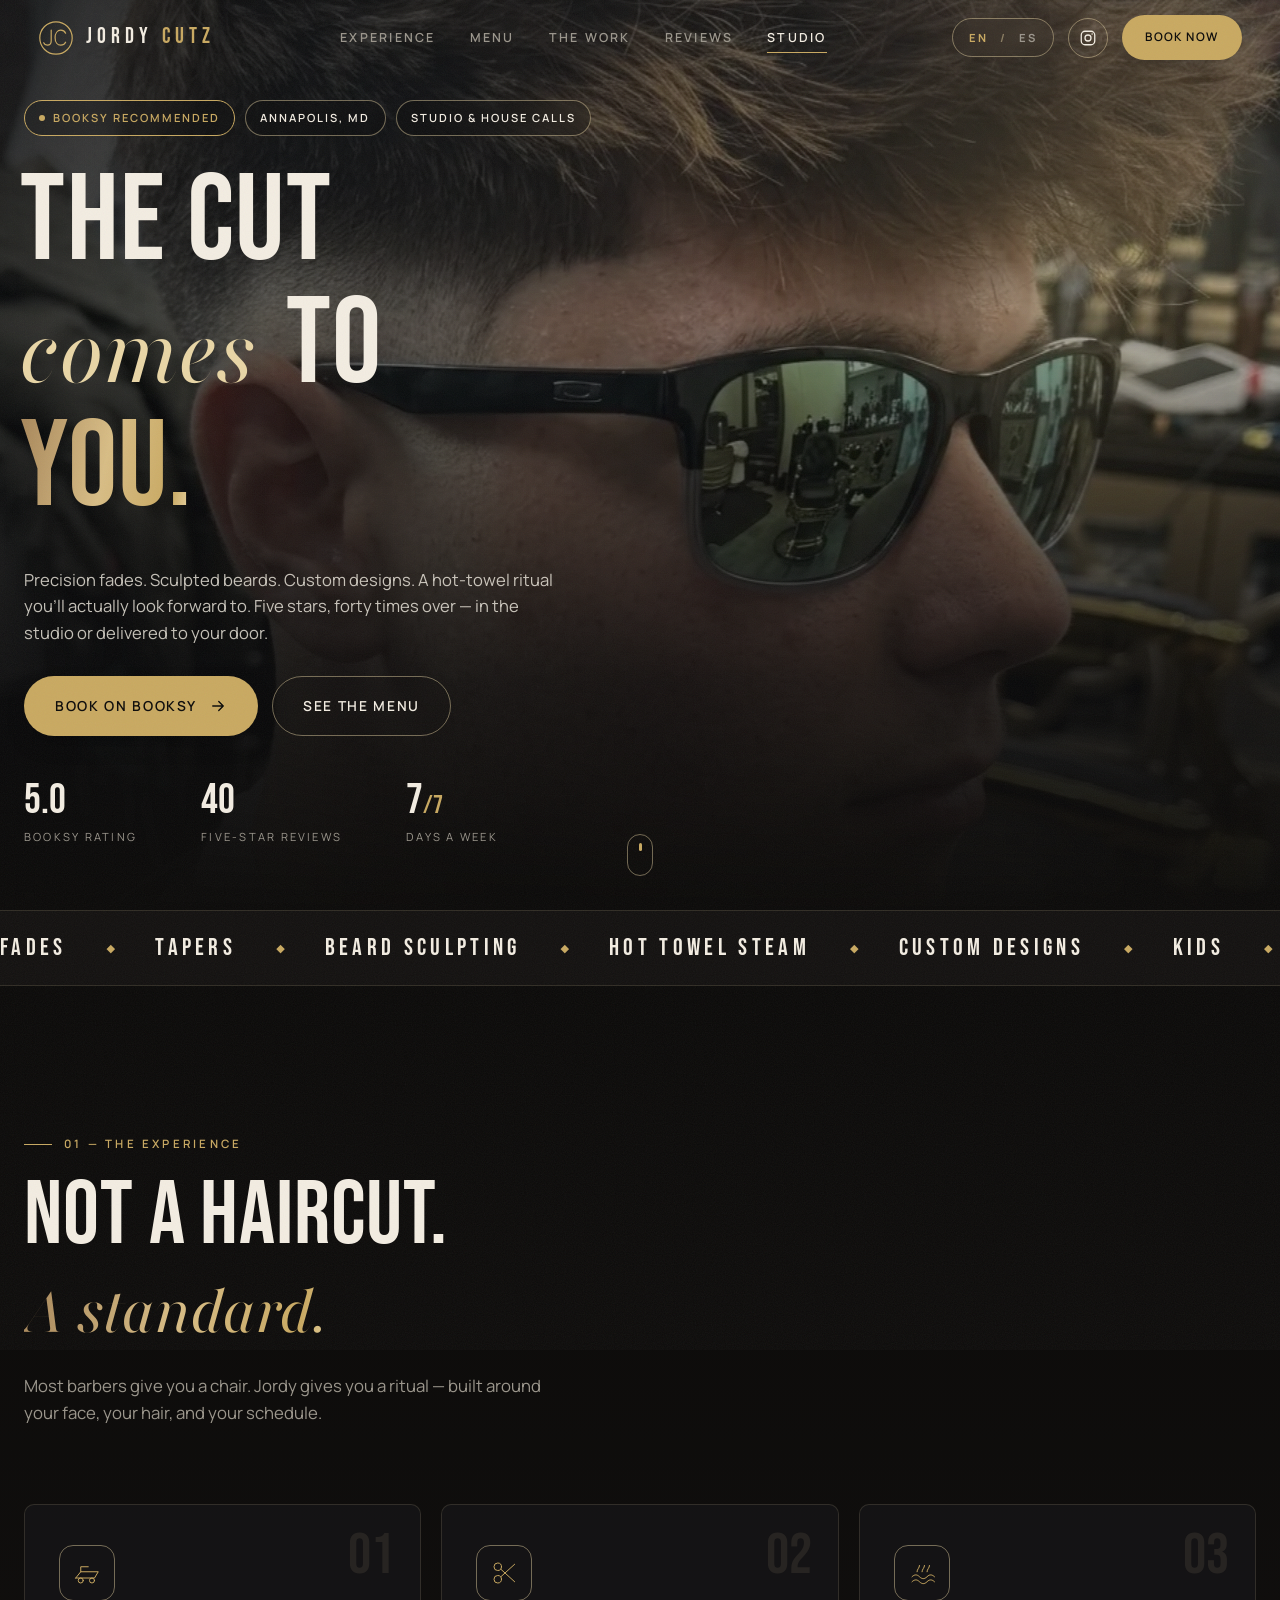
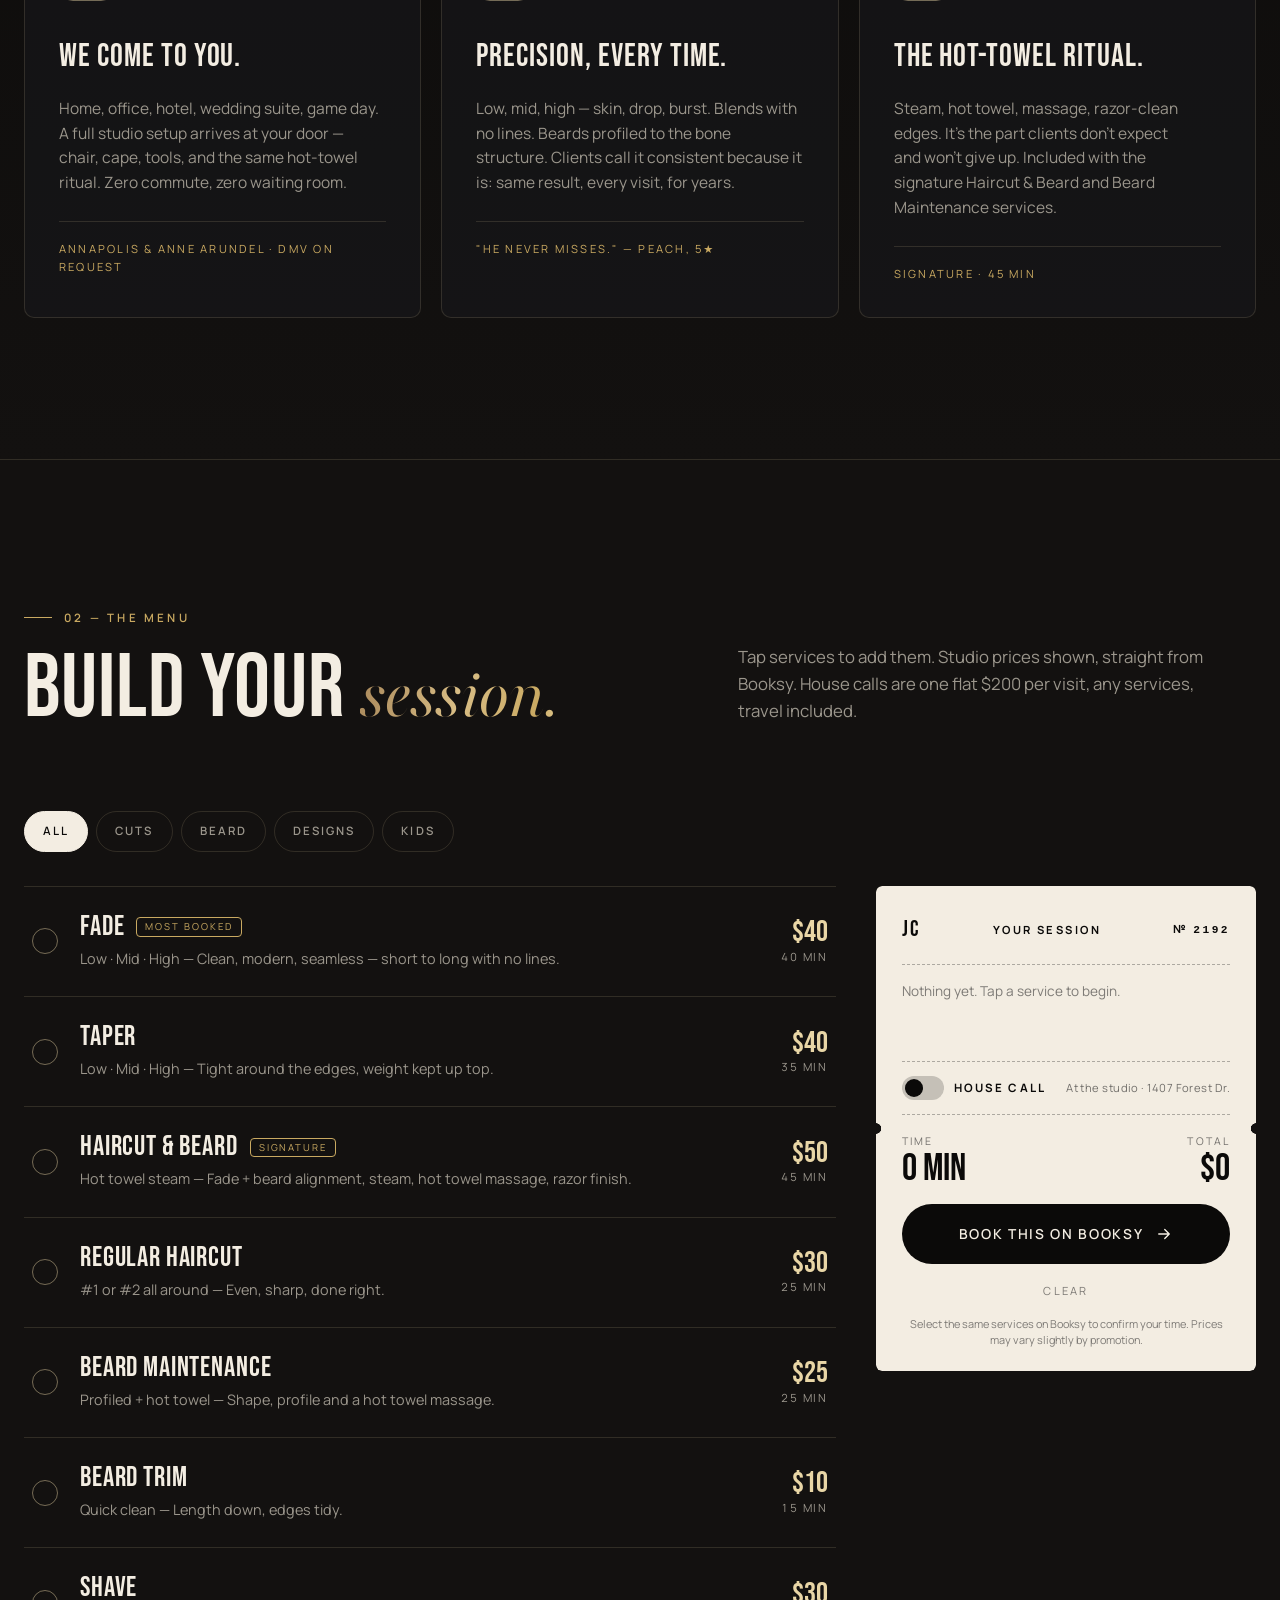
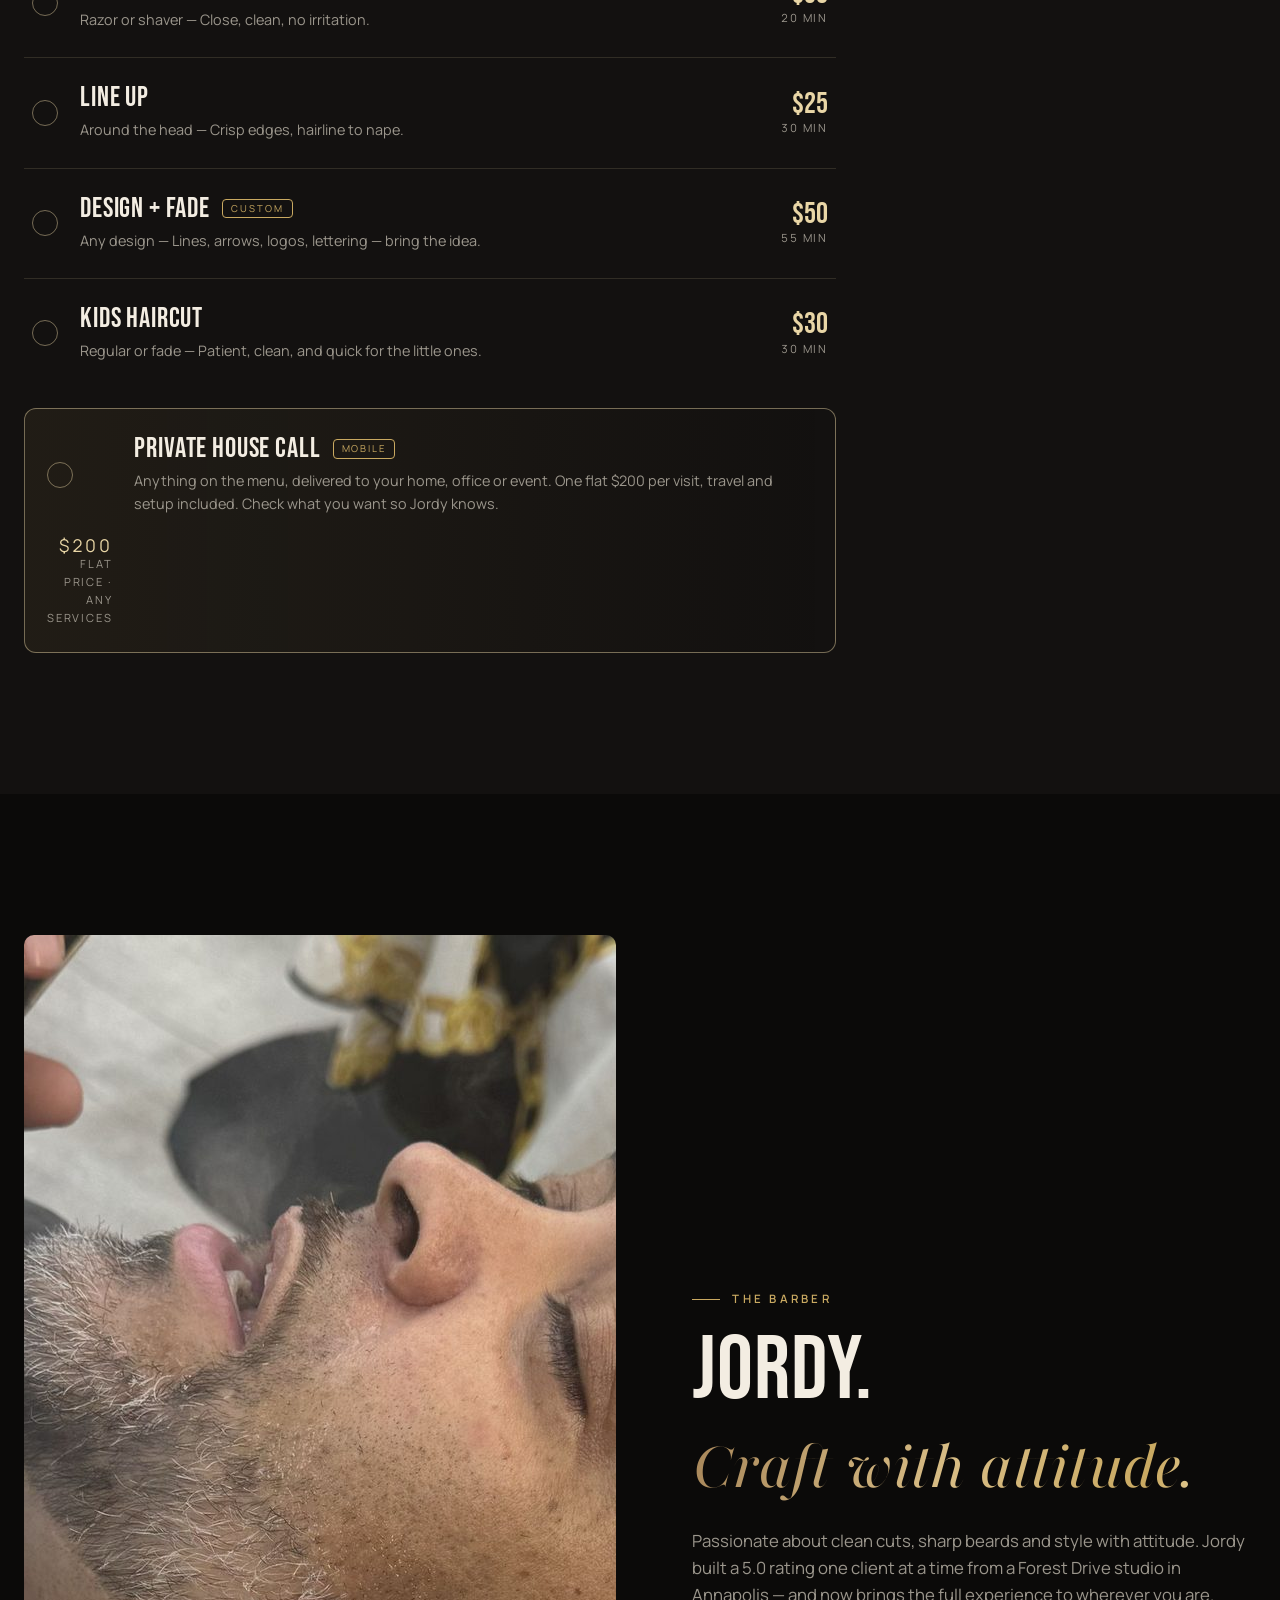
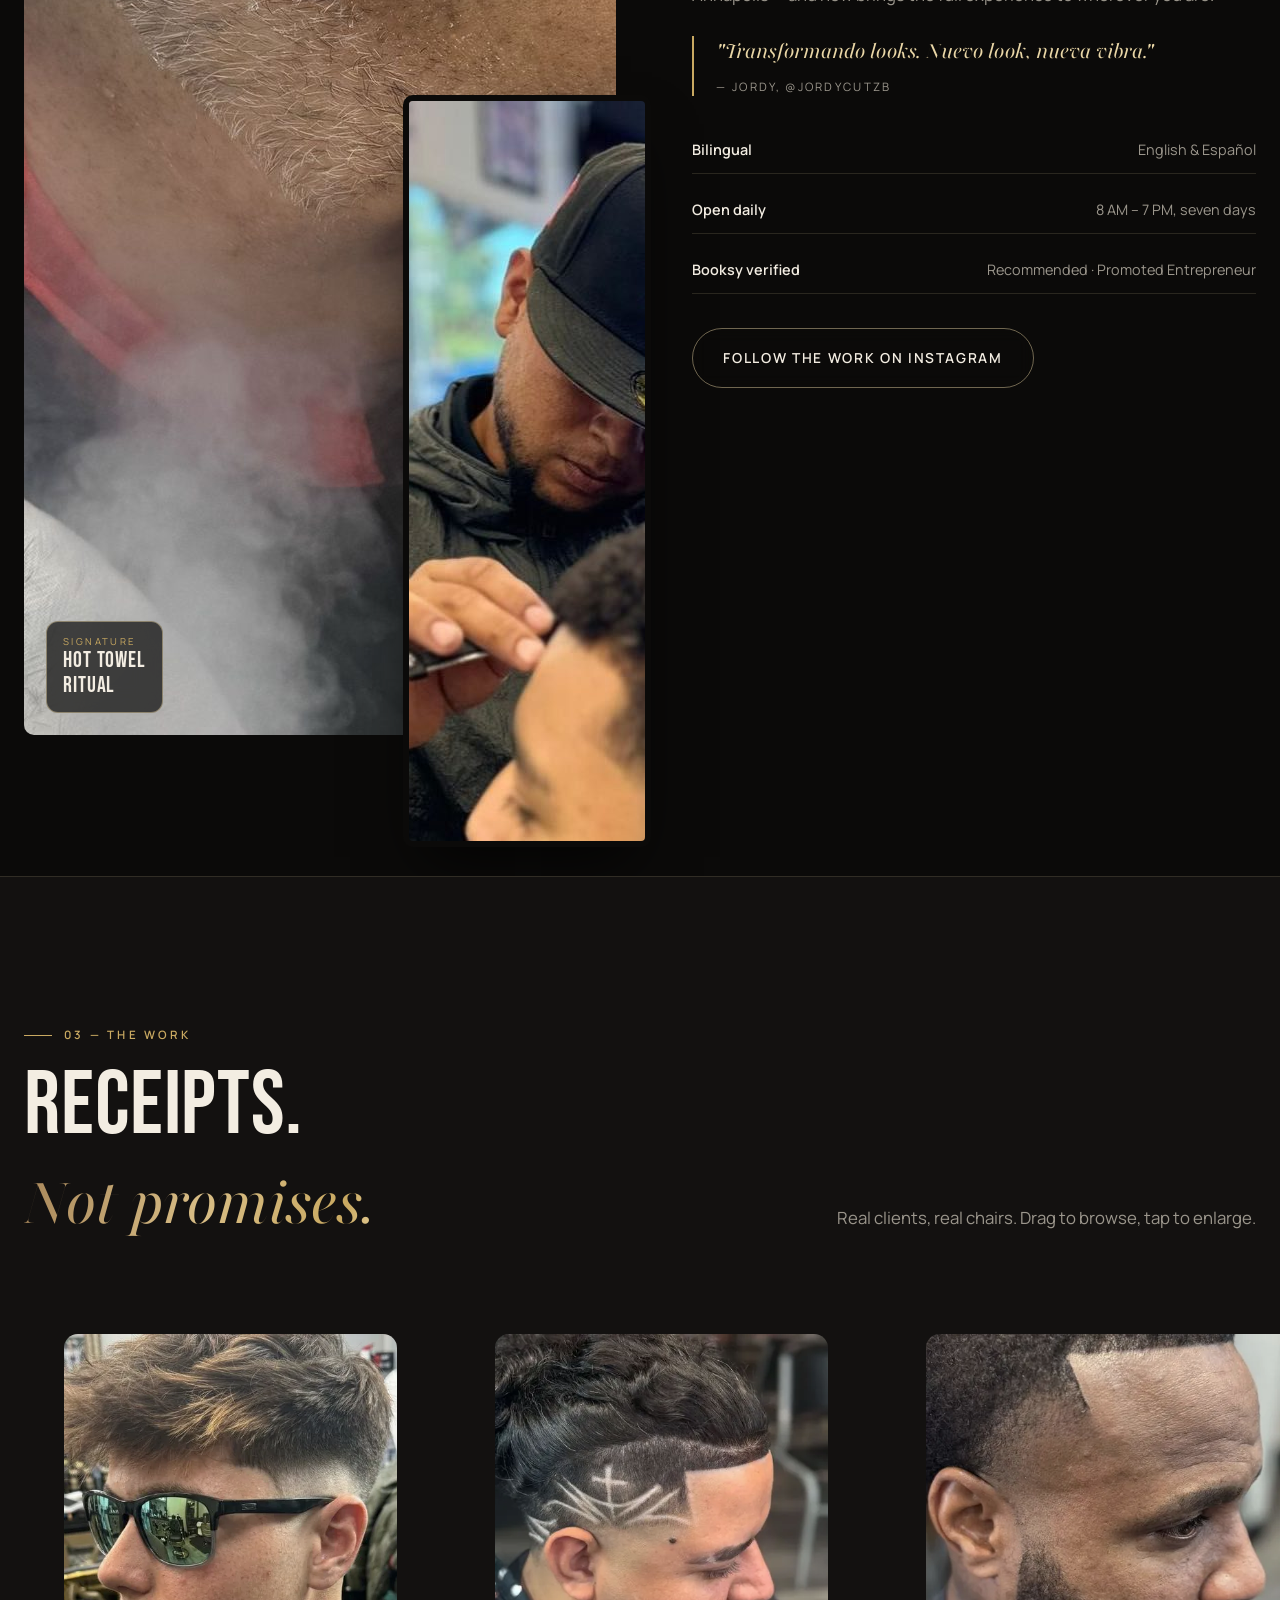
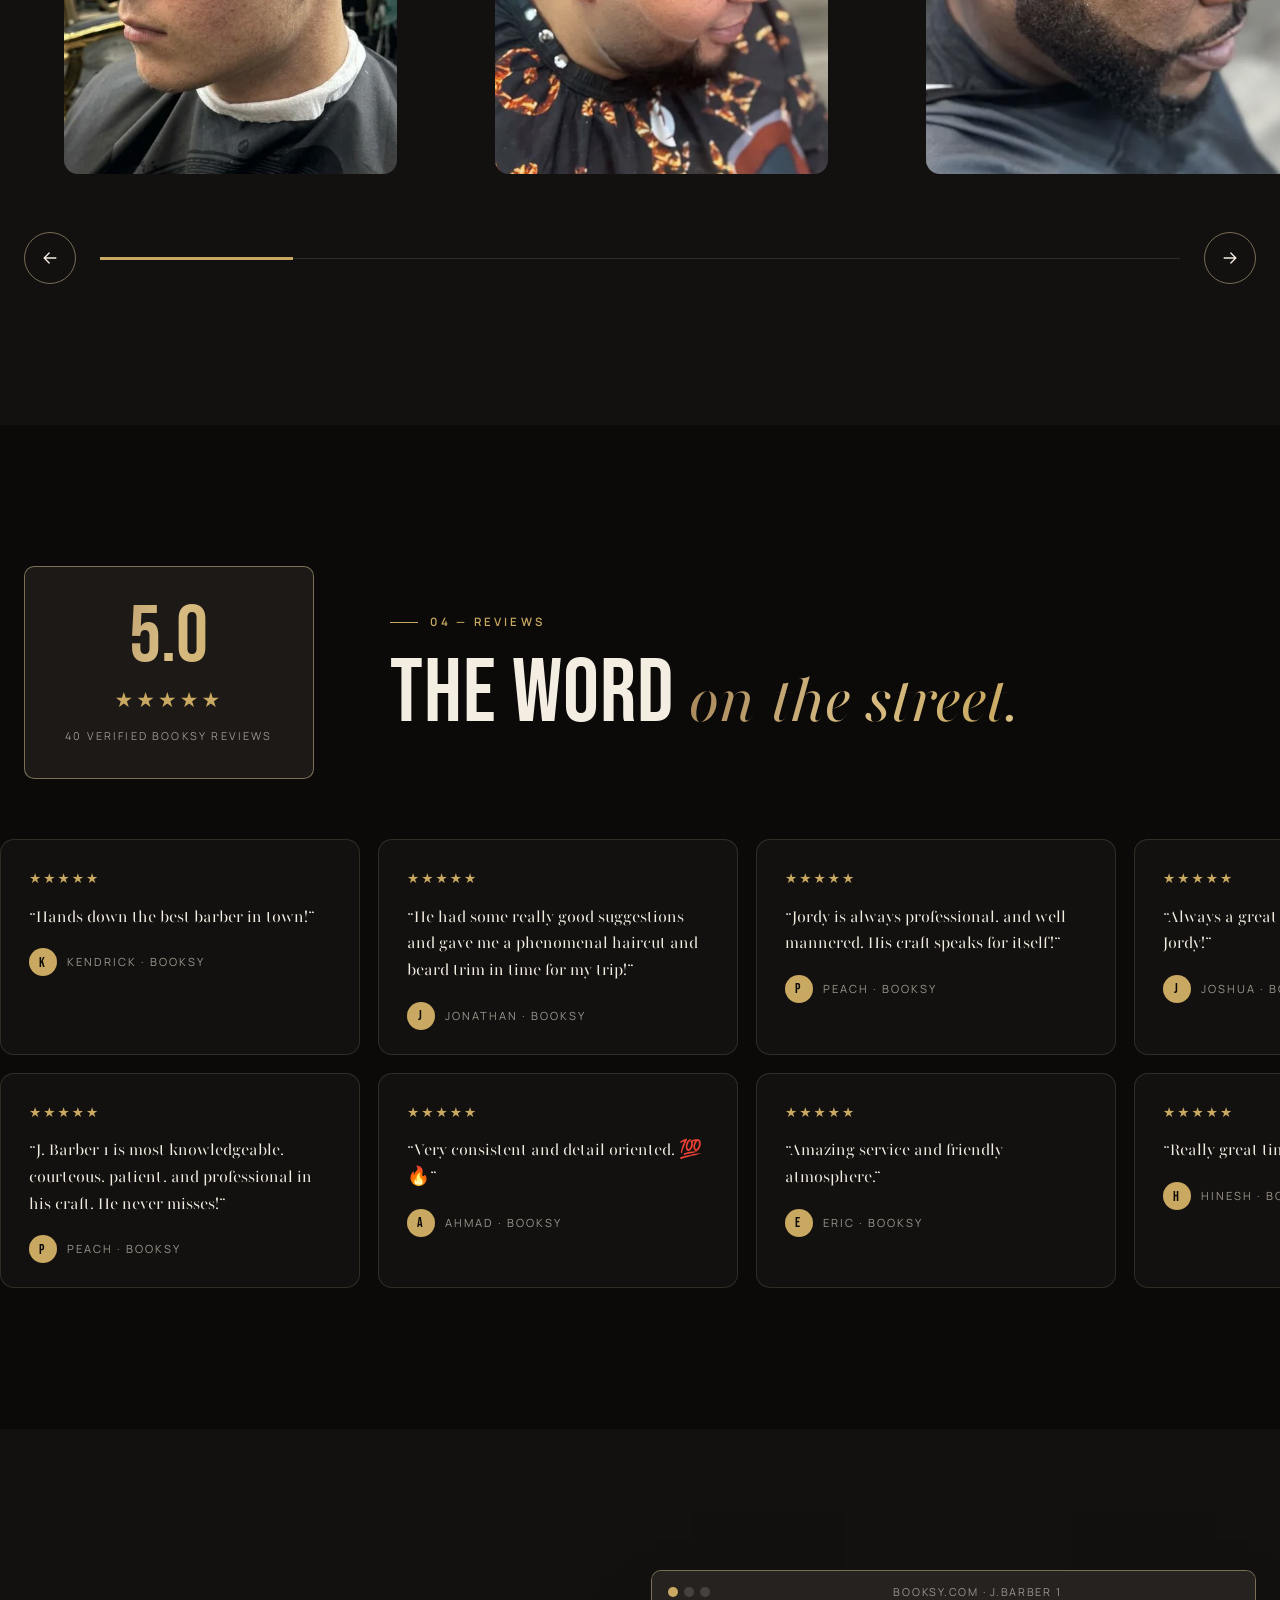
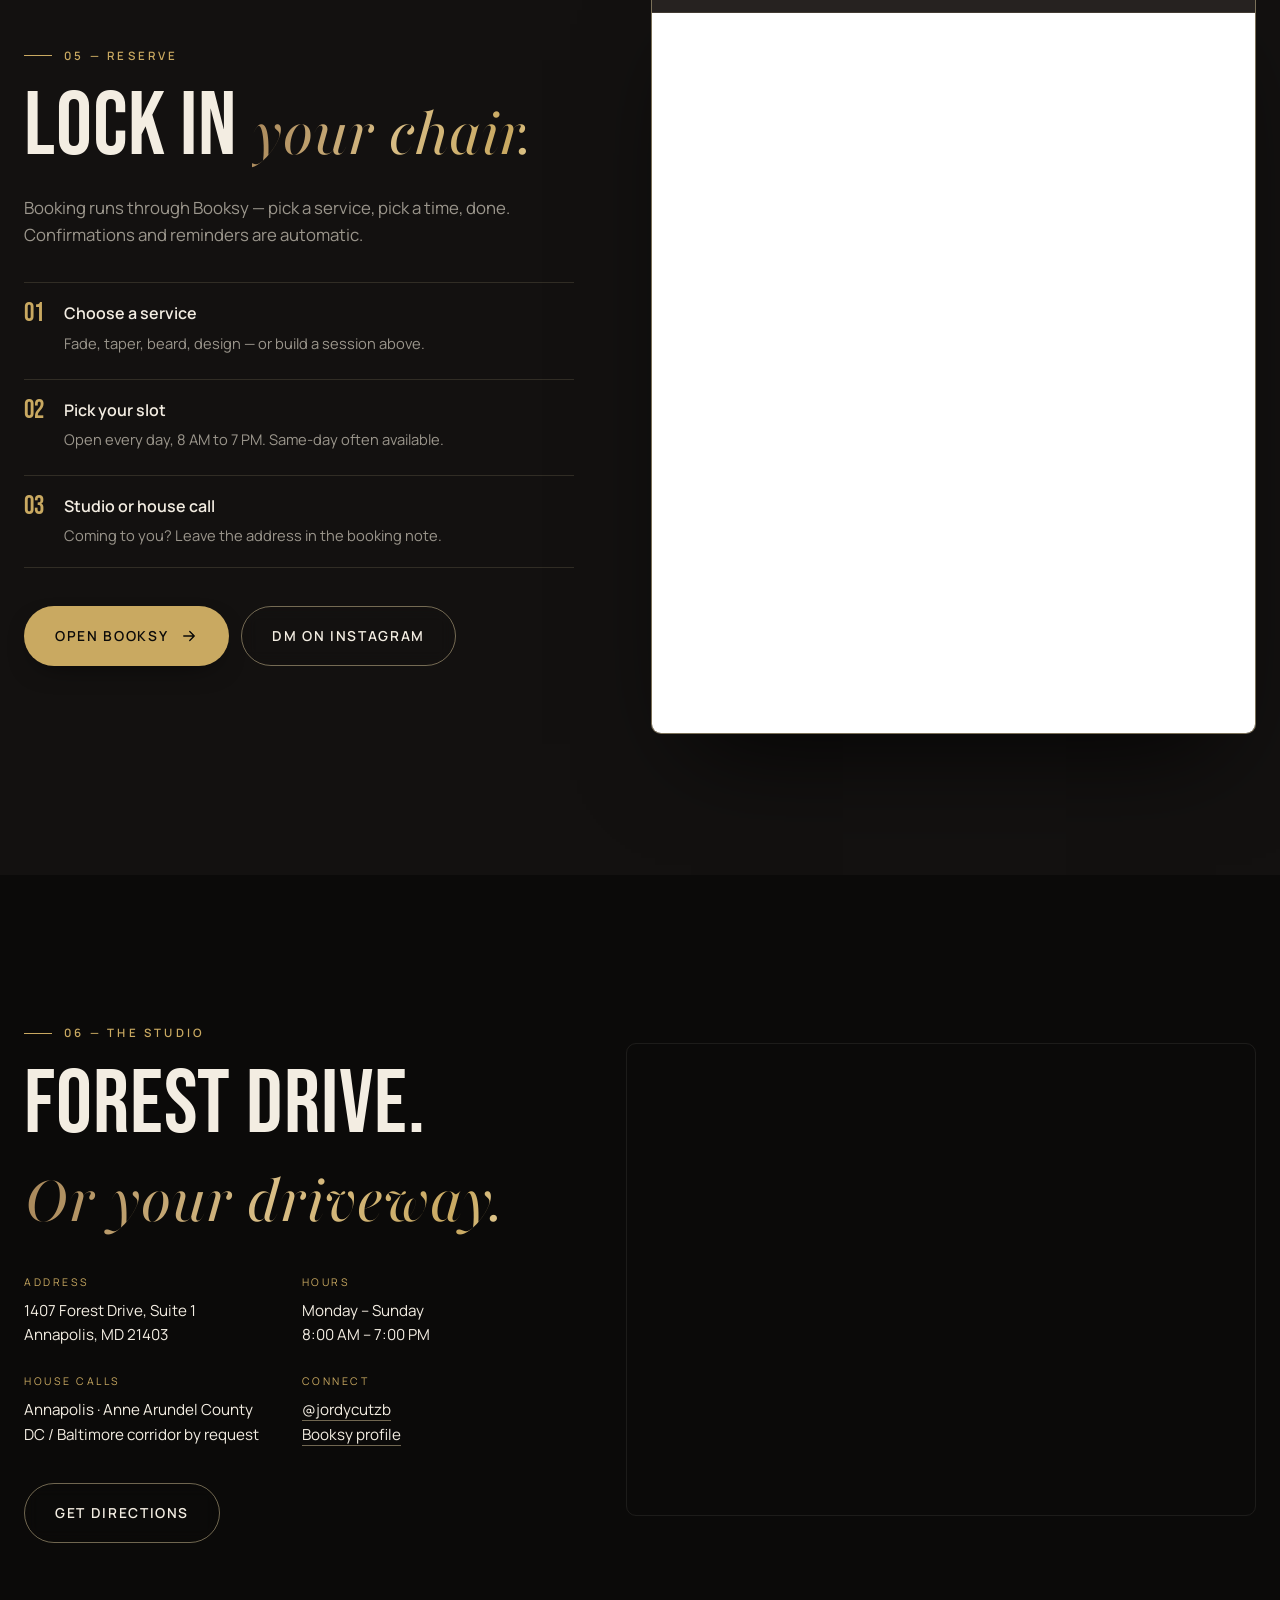
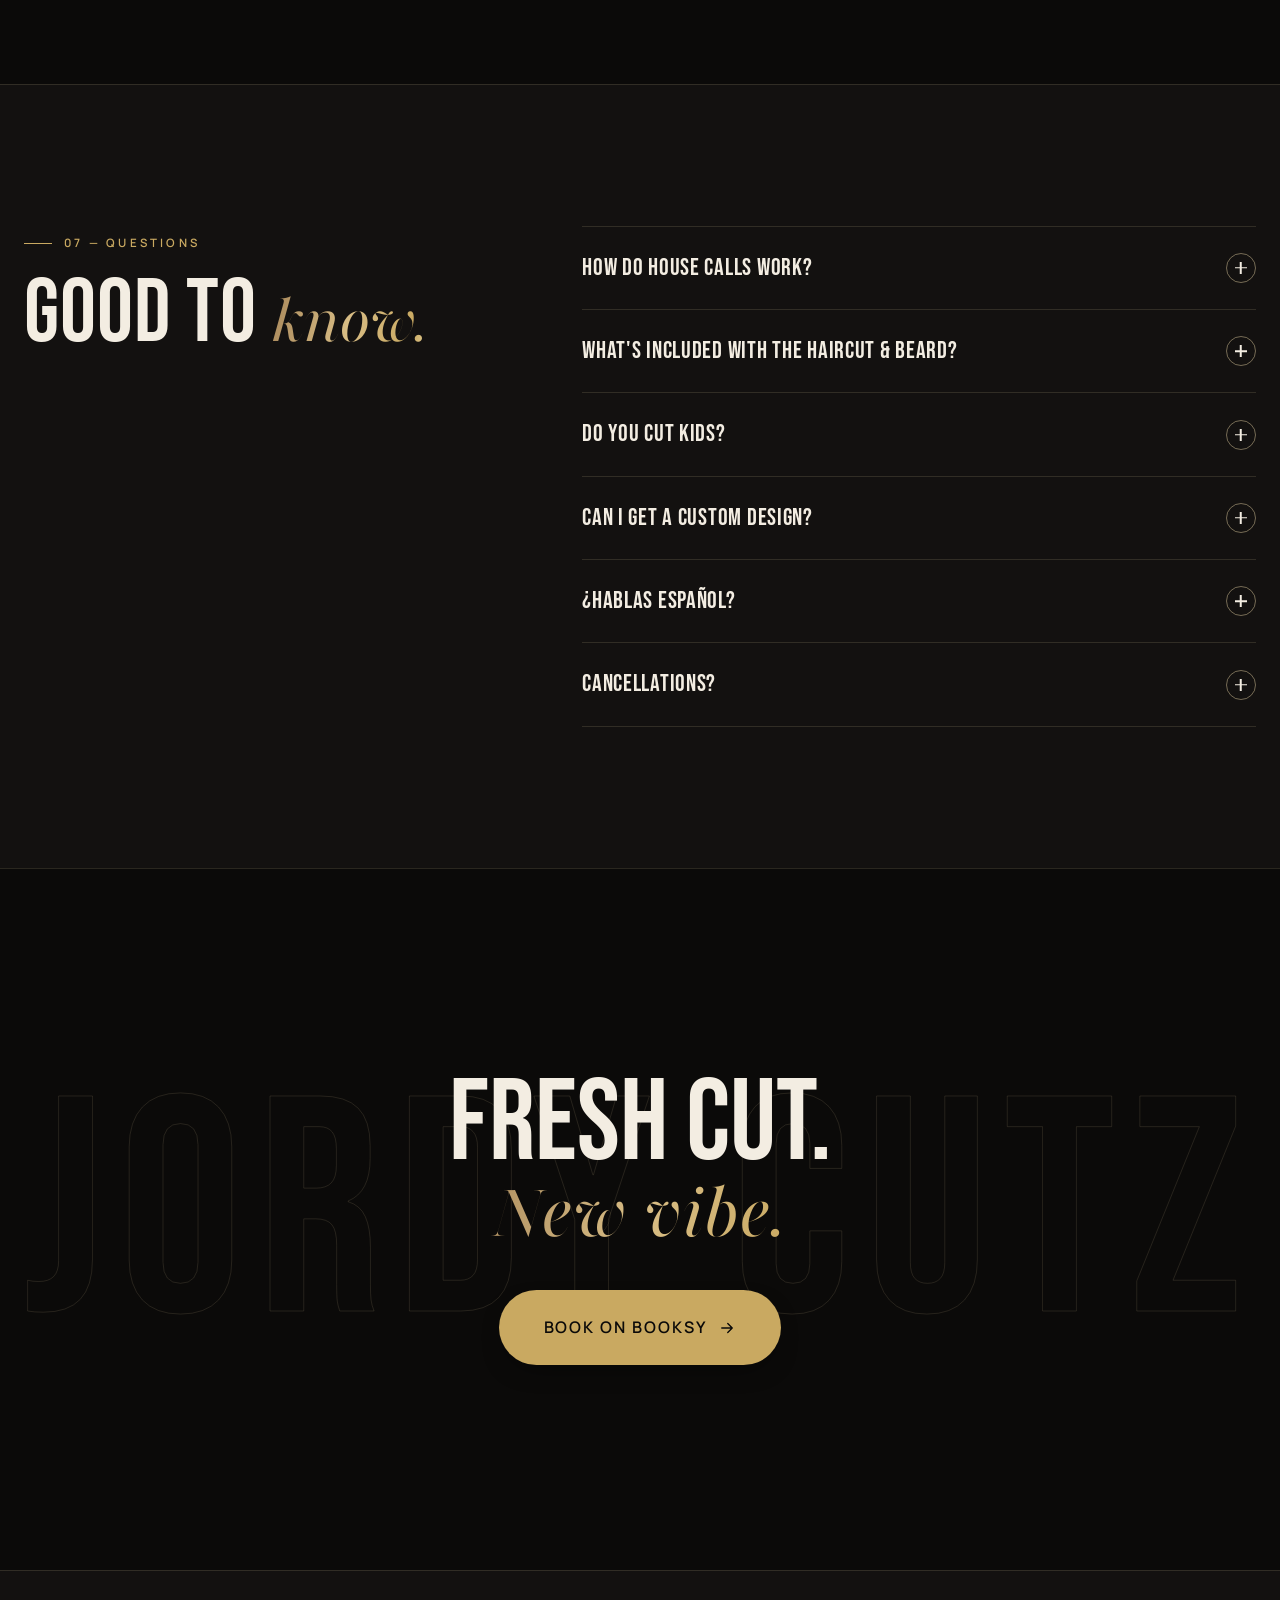
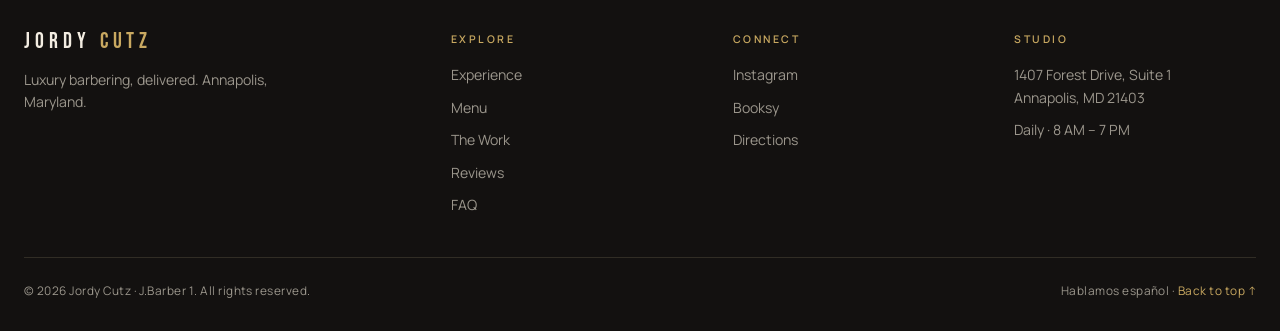
==== commit b2bd40f5: "Typography detail pass - Playfair Display -> Playfair. Same lineage, but Playfair carries an   optic" ====
--- a/index.html
+++ b/index.html
@@ -26,7 +26,7 @@
 
   <link rel="preconnect" href="https://fonts.googleapis.com">
   <link rel="preconnect" href="https://fonts.gstatic.com" crossorigin>
-  <link href="https://fonts.googleapis.com/css2?family=Bebas+Neue&family=Playfair+Display:ital,wght@0,400;0,600;1,400;1,500&family=Manrope:wght@300;400;500;600;700&display=swap" rel="stylesheet">
+  <link href="https://fonts.googleapis.com/css2?family=Bebas+Neue&family=Playfair:ital,opsz,wght@1,5..1200,400;1,5..1200,500&family=Manrope:wght@300;400;500;600;700&display=swap" rel="stylesheet">
   <link rel="preload" as="image" href="assets/img/work/fade-moody.webp" type="image/webp" fetchpriority="high">
   <link rel="stylesheet" href="css/style.css">
 
--- a/css/style.css
+++ b/css/style.css
@@ -17,7 +17,7 @@
   --muted: #9b968c;
   --foil: linear-gradient(102deg, #a8875a 0%, #d8bd85 26%, #c9a961 46%, #efdcae 53%, #c9a961 62%, #d8bd85 80%, #a8875a 100%);
   --display: 'Bebas Neue', 'Oswald', Impact, sans-serif;
-  --serif: 'Playfair Display', 'Cormorant Garamond', Georgia, serif;
+  --serif: 'Playfair', 'Playfair Display', Georgia, serif;
   --sans: 'Manrope', 'Inter', system-ui, -apple-system, sans-serif;
   --ease: cubic-bezier(0.22, 1, 0.36, 1);
   --ease-io: cubic-bezier(0.65, 0, 0.35, 1);
@@ -642,3 +642,26 @@
 /* Section rhythm: the alternating grounds were 1.05:1 apart, so the device
    did nothing. A hairline does the work the tone could not. */
 .menu, .work, .faq { border-top: 1px solid var(--line); }
+
+
+/* ---------- typographic detail ---------- */
+/* Bebas Neue ships a single weight with no variable axes, so any bold on it
+   is browser-synthesised and smears the counters of a condensed cap face.
+   Turn synthesis off everywhere and let the real weights do the work. */
+* { font-synthesis: none; }
+
+/* Playfair carries an optical-size axis that Playfair Display does not.
+   Pin the accent italics to the display cut for finer hairlines. */
+.h2 em, .word--serif, .cta__title em, .feature__copy blockquote p, .rcard p {
+  font-optical-sizing: auto;
+  font-variation-settings: 'opsz' 1200;
+}
+
+/* Prices and durations sit in columns, so the digits should too. */
+.service__price, .service__time, .ticket__totals b, .ticket__line,
+.stat b, .reviews__score b { font-variant-numeric: tabular-nums lining-nums; }
+
+/* Headings read better broken at sense boundaries than at the raw line box.
+   `pretty` has no Firefox support yet and degrades to normal, which is fine. */
+.h2, .cta__title, .hero__title { text-wrap: balance; }
+.lede, .pillar p, .feature__copy > p, .faq__list details p { text-wrap: pretty; }
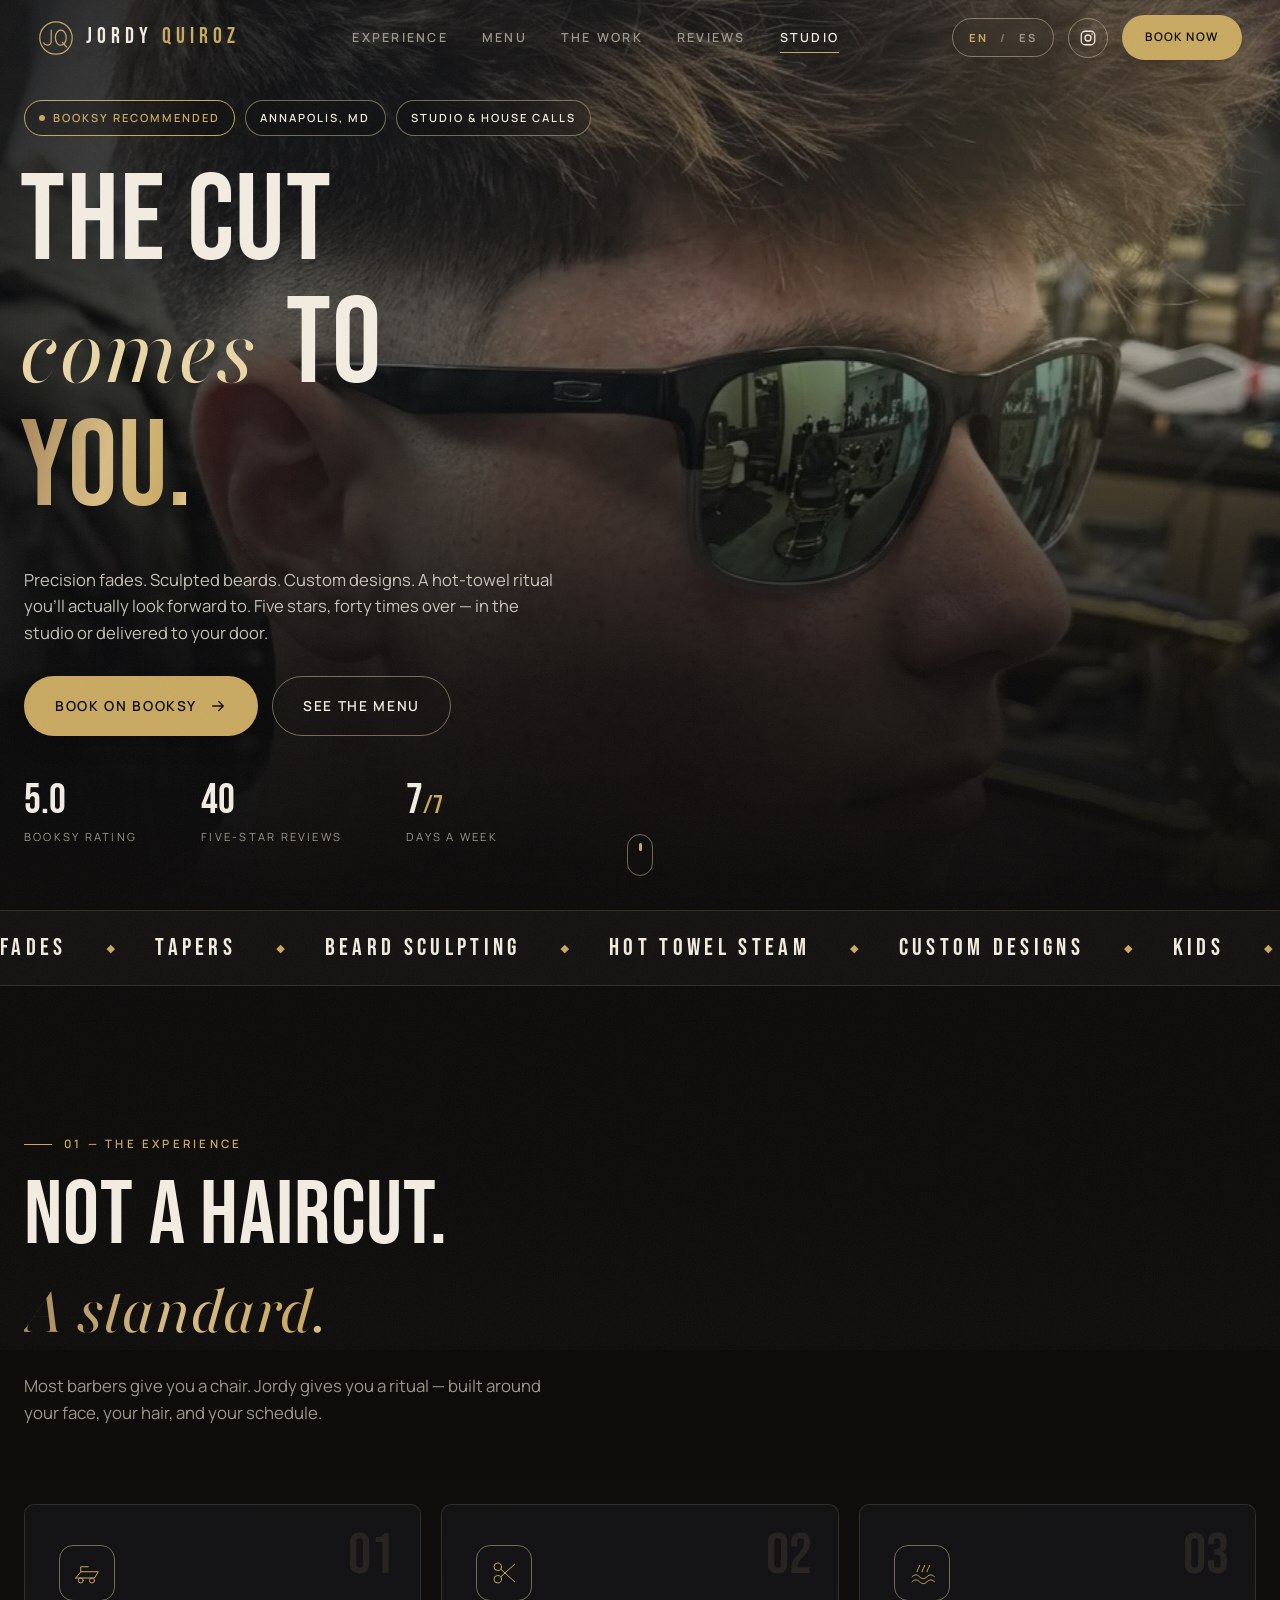
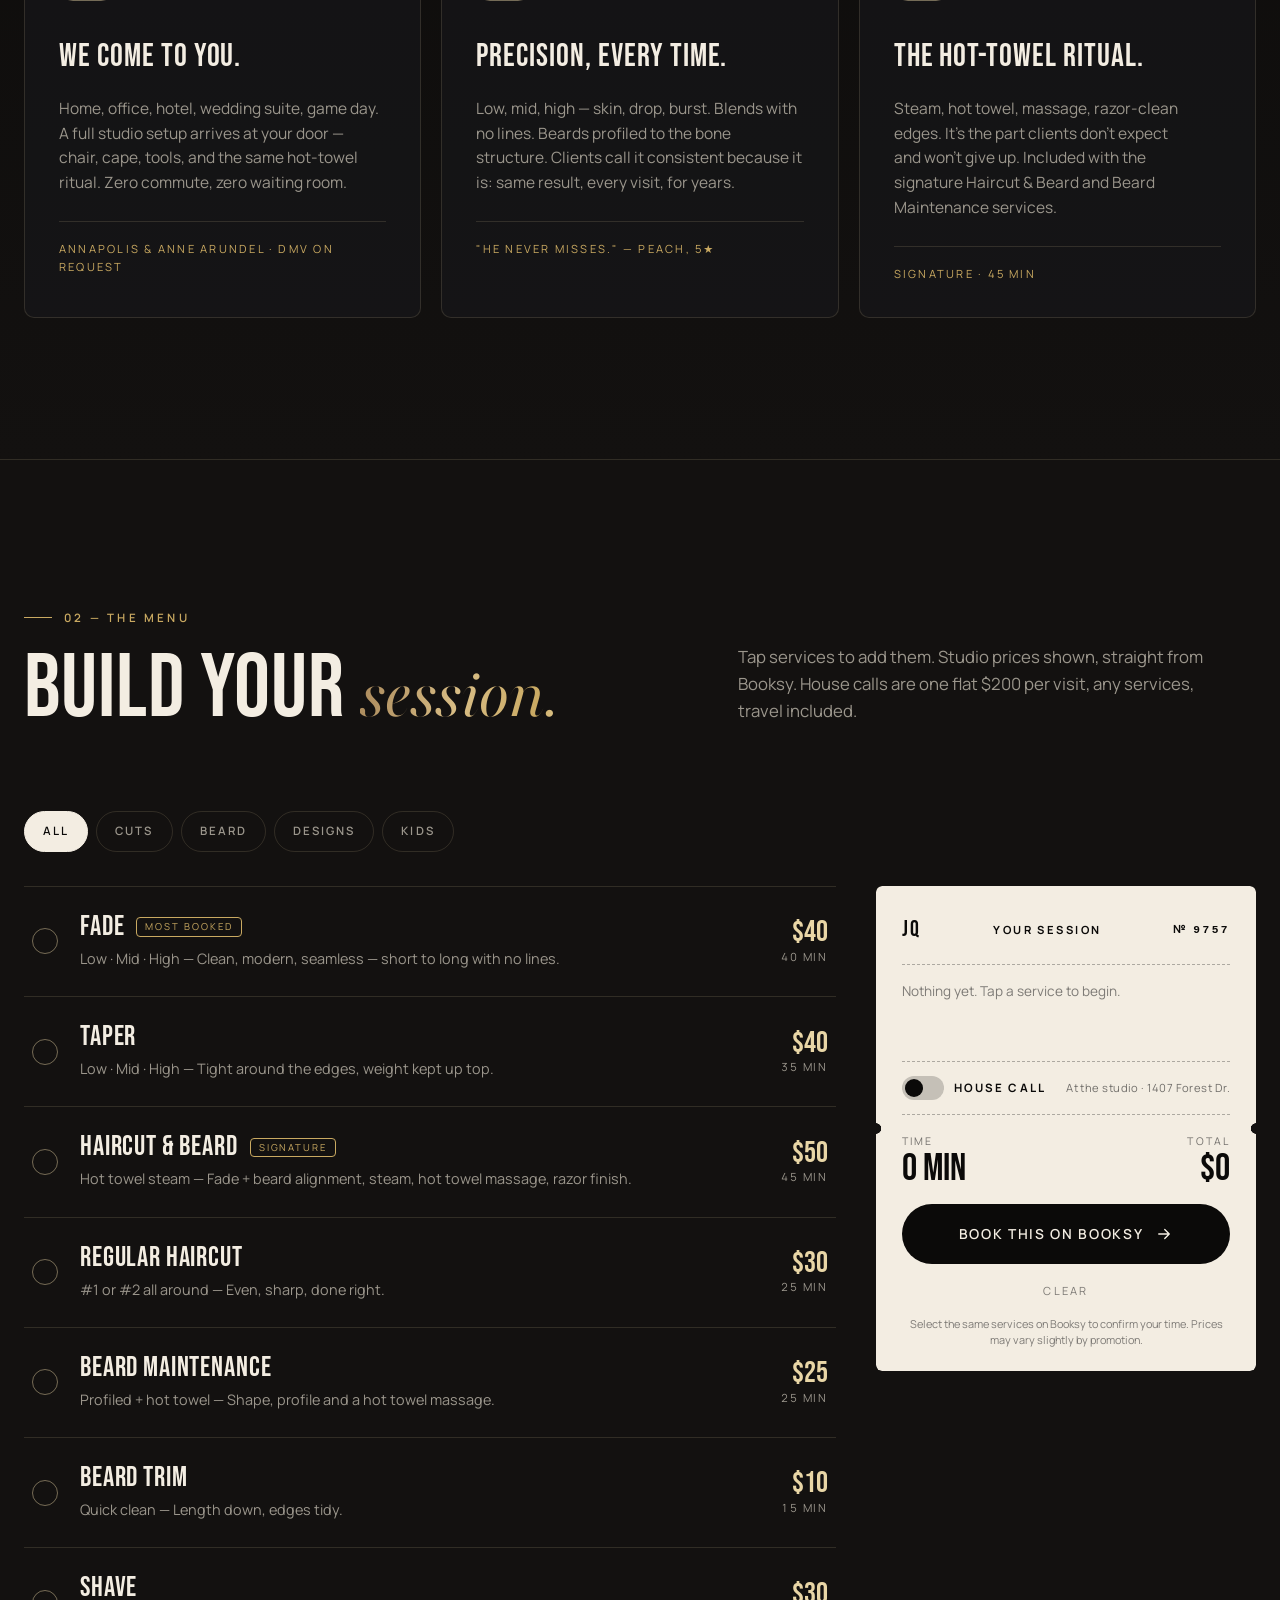
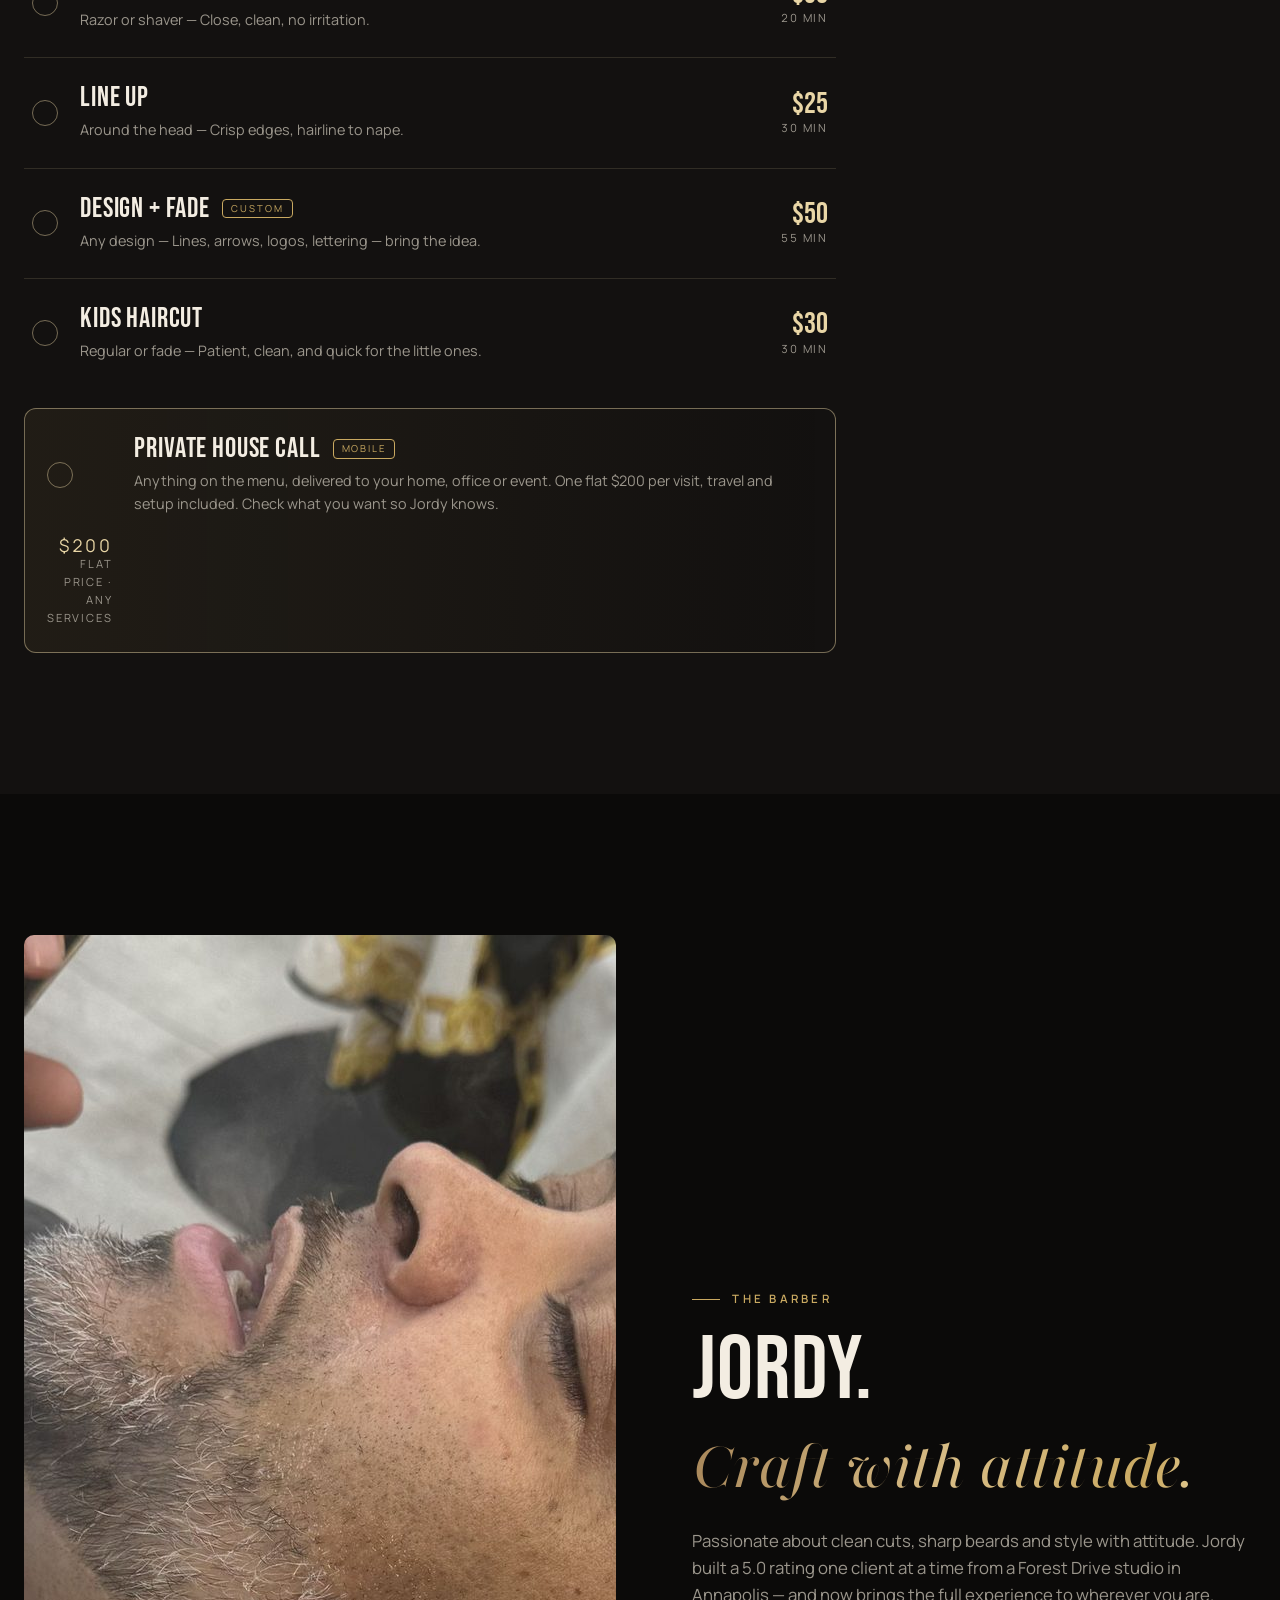
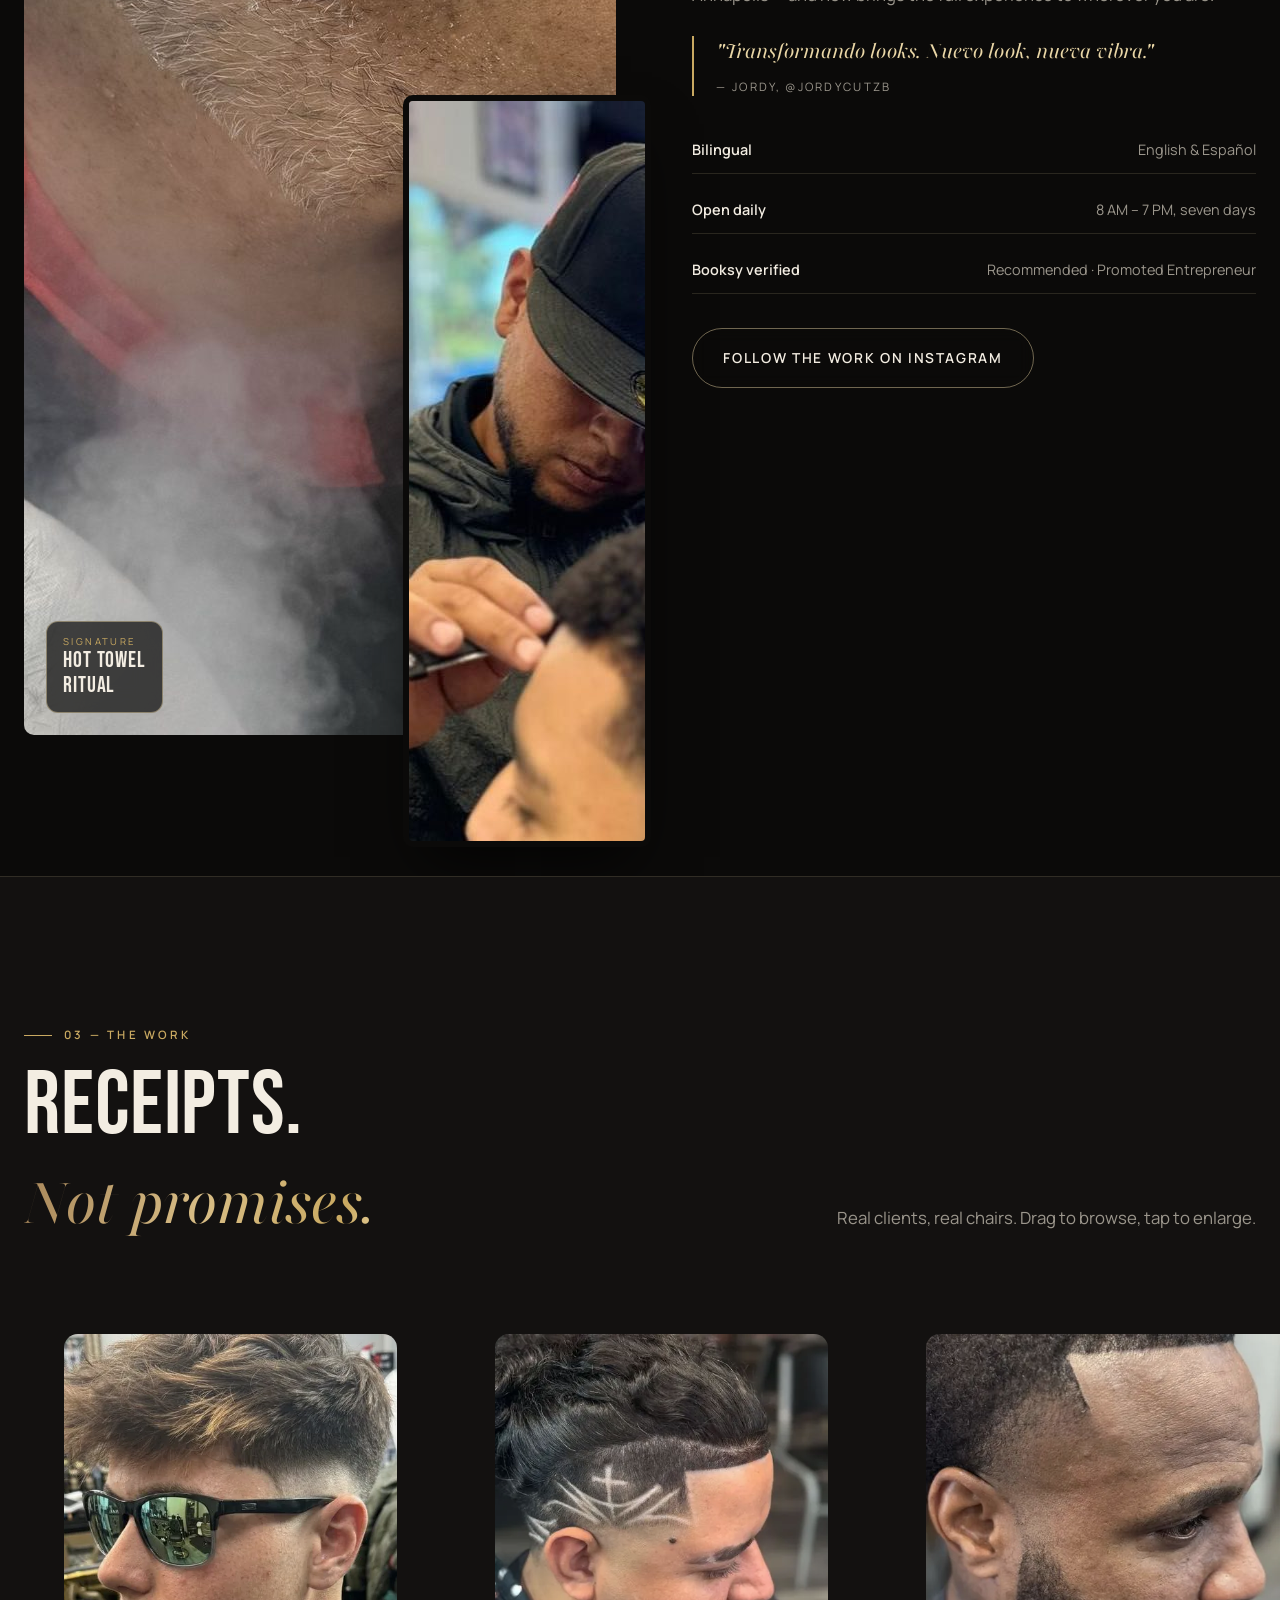
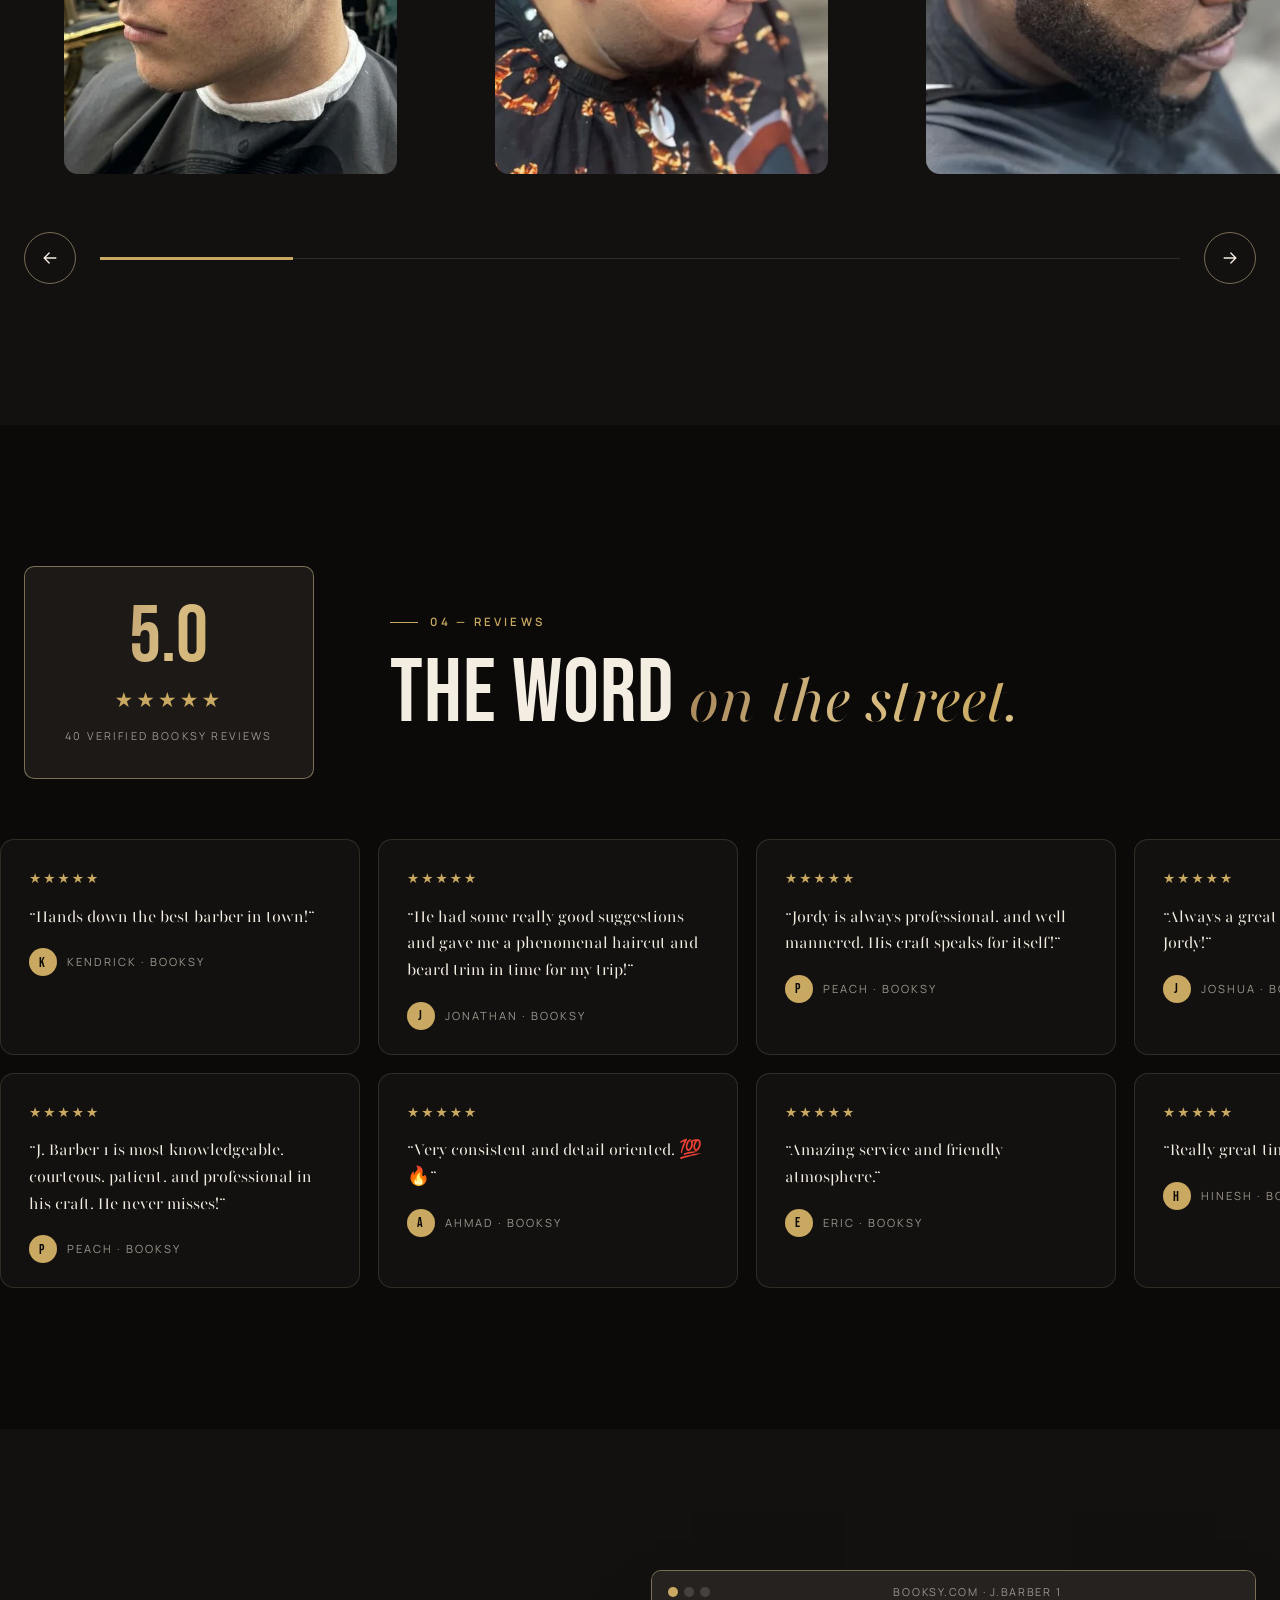
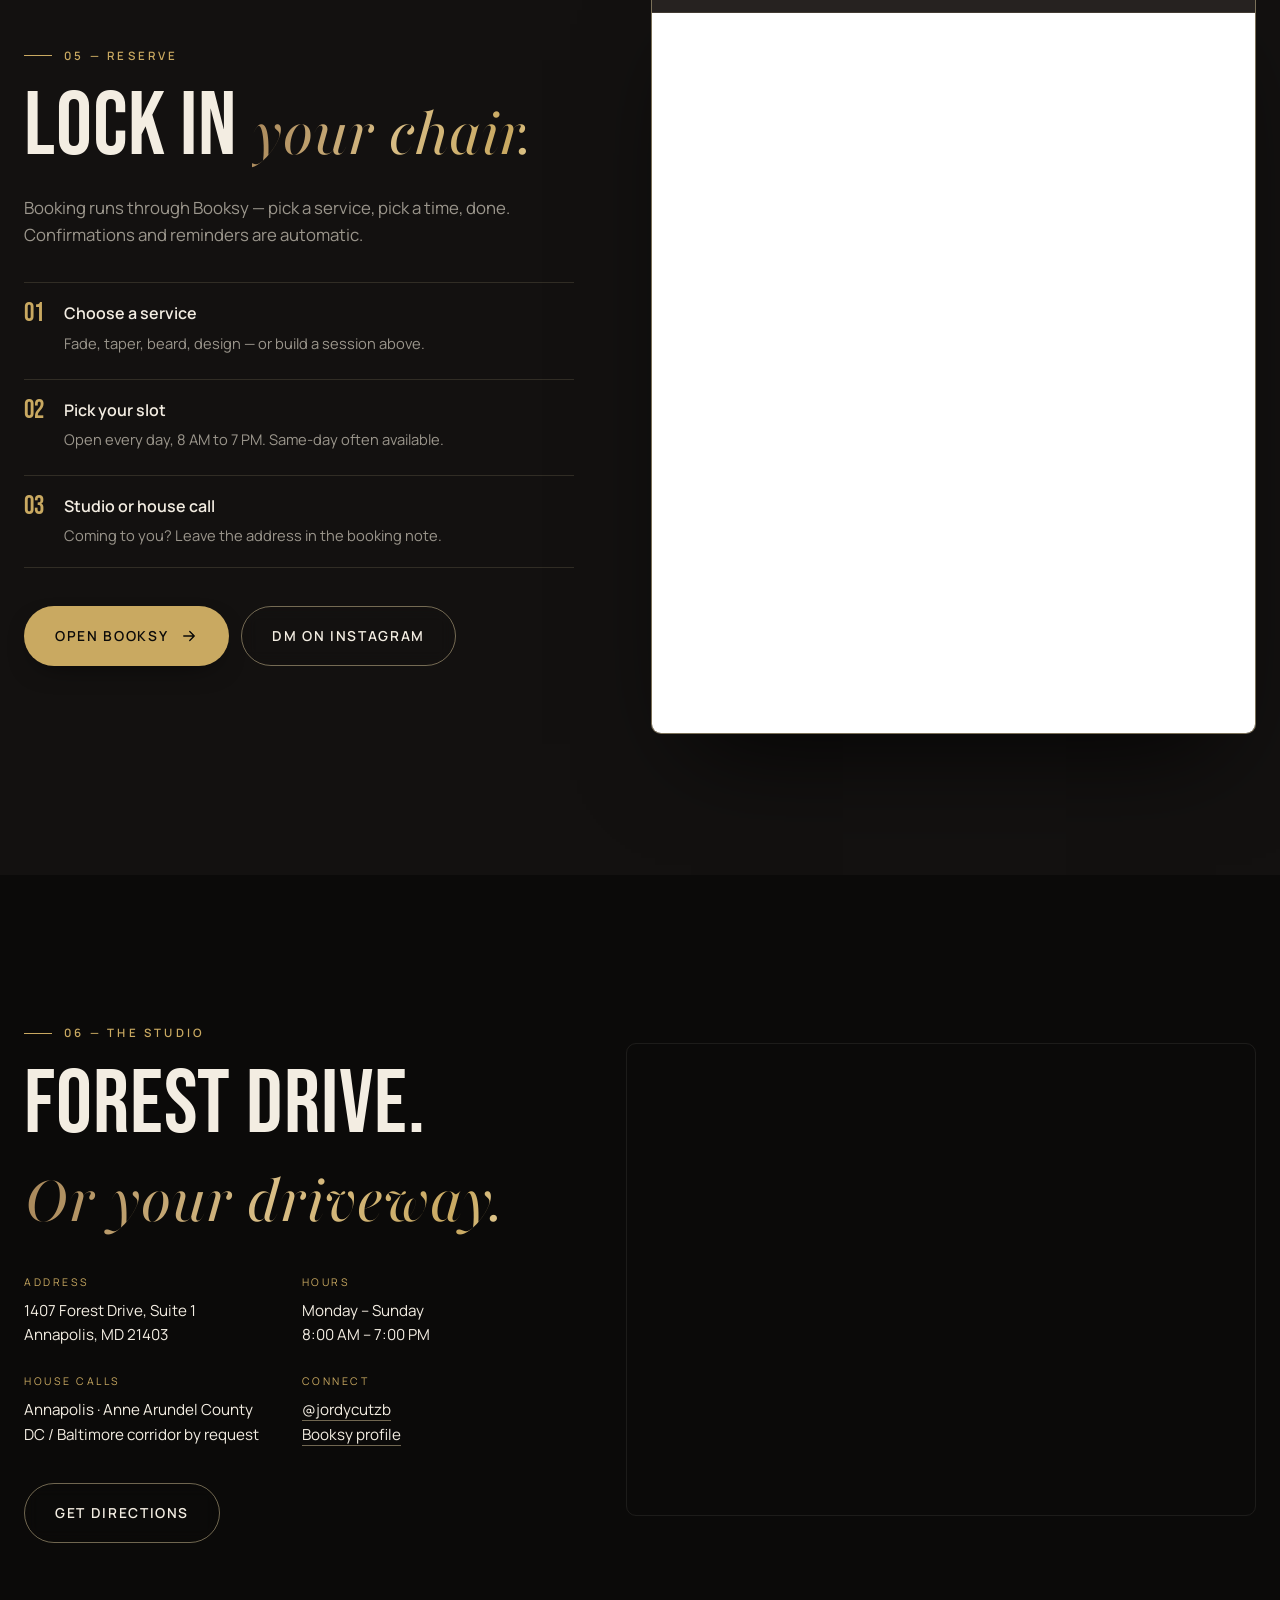
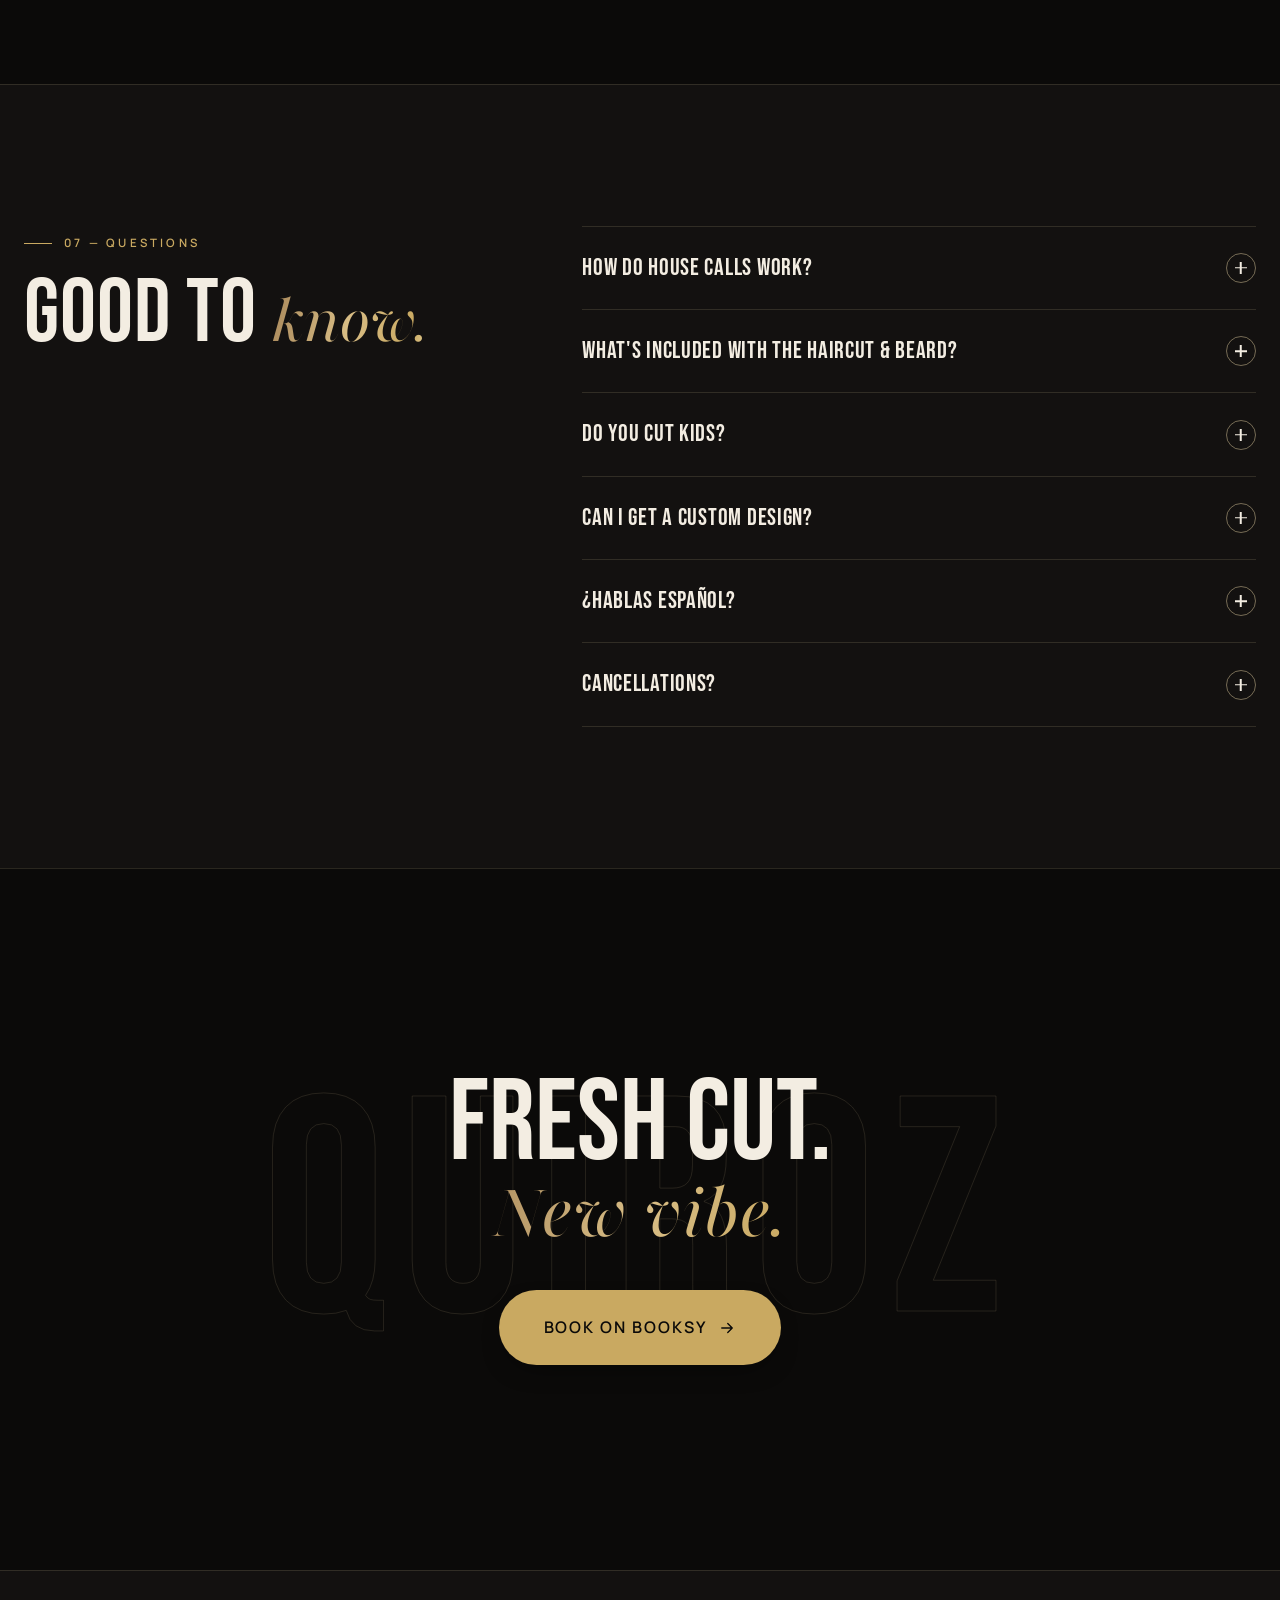
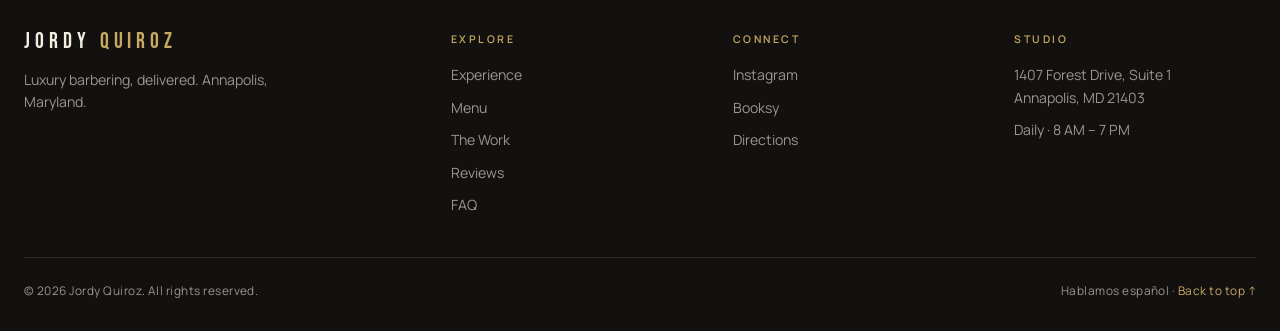
==== commit 64546a86: "Rebrand Jordy Cutz -> Jordy Quiroz - Wordmark, preloader, footer, 404, and page copy now read Jordy " ====
--- a/index.html
+++ b/index.html
@@ -3,7 +3,7 @@
 <head>
   <meta charset="UTF-8">
   <meta name="viewport" content="width=device-width, initial-scale=1.0">
-  <title>Mobile Barber Annapolis MD | Jordy Cutz — Fades &amp; Beards</title>
+  <title>Mobile Barber Annapolis MD | Jordy Quiroz — Fades &amp; Beards</title>
   <meta name="description" content="Luxury mobile barber in Annapolis, MD. Precision fades, beard sculpting and hot-towel service at your home, office or the Forest Drive studio.">
   <meta name="theme-color" content="#0a0a0b">
   <link rel="canonical" href="https://thejohncarter-ai.github.io/jordycutz-site/">
@@ -13,7 +13,7 @@
 
   <!-- Open Graph / Social -->
   <meta property="og:type" content="website">
-  <meta property="og:title" content="Jordy Cutz — Luxury Mobile Barber · Annapolis">
+  <meta property="og:title" content="Jordy Quiroz — Luxury Mobile Barber · Annapolis">
   <meta property="og:description" content="Precision fades, sculpted beards, custom designs. 5.0 stars on Booksy. The cut comes to you.">
   <meta property="og:image" content="https://thejohncarter-ai.github.io/jordycutz-site/assets/og.jpg">
   <meta property="og:url" content="https://thejohncarter-ai.github.io/jordycutz-site/">
@@ -40,8 +40,8 @@
         "HealthAndBeautyBusiness"
       ],
       "@id": "https://thejohncarter-ai.github.io/jordycutz-site/#barbershop",
-      "name": "Jordy Cutz",
-      "alternateName": "J.Barber 1",
+      "name": "Jordy Quiroz",
+      "alternateName": ["Jordy Cutz", "J.Barber 1"],
       "description": "Luxury barbering in Annapolis, Maryland. Precision fades, sculpted beards, custom designs and a hot-towel ritual — in the studio on Forest Drive or delivered to your door as a private house call.",
       "url": "https://thejohncarter-ai.github.io/jordycutz-site/",
       "image": [
@@ -370,7 +370,7 @@
       "@type": "WebSite",
       "@id": "https://thejohncarter-ai.github.io/jordycutz-site/#website",
       "url": "https://thejohncarter-ai.github.io/jordycutz-site/",
-      "name": "Jordy Cutz",
+      "name": "Jordy Quiroz",
       "inLanguage": [
         "en-US",
         "es-US"
@@ -445,9 +445,10 @@
       <svg viewBox="0 0 120 120" class="monogram" aria-hidden="true">
         <circle cx="60" cy="60" r="54" class="monogram__ring"/>
         <path class="monogram__letter" d="M44 34v36c0 9-5 14-13 14-6 0-10-3-12-8"/>
-        <path class="monogram__letter" d="M92 44c-3-6-9-10-16-10-11 0-19 10-19 25s8 25 19 25c7 0 13-4 16-10"/>
+        <path class="monogram__letter" d="M94 59c0 14-8 25-18 25s-18-11-18-25 8-25 18-25 18 11 18 25z"/>
+        <path class="monogram__letter" d="M81 74l14 16"/>
       </svg>
-      <div class="preloader__word">JORDY <span>CUTZ</span></div>
+      <div class="preloader__word">JORDY <span>QUIROZ</span></div>
       <div class="preloader__bar"><span></span></div>
     </div>
   </div>
@@ -462,13 +463,14 @@
 
   <!-- ===== NAV ===== -->
   <header class="nav" id="nav">
-    <a href="#top" class="nav__brand" data-cursor="link" aria-label="Jordy Cutz home">
+    <a href="#top" class="nav__brand" data-cursor="link" aria-label="Jordy Quiroz home">
       <svg viewBox="0 0 120 120" class="nav__mono" aria-hidden="true">
         <circle cx="60" cy="60" r="54"/>
         <path d="M44 34v36c0 9-5 14-13 14-6 0-10-3-12-8"/>
-        <path d="M92 44c-3-6-9-10-16-10-11 0-19 10-19 25s8 25 19 25c7 0 13-4 16-10"/>
+        <path d="M94 59c0 14-8 25-18 25s-18-11-18-25 8-25 18-25 18 11 18 25z"/>
+        <path d="M81 74l14 16"/>
       </svg>
-      <span class="nav__word">JORDY <em>CUTZ</em></span>
+      <span class="nav__word">JORDY <em>QUIROZ</em></span>
     </a>
     <nav class="nav__links" aria-label="Primary">
       <a href="#experience" data-cursor="link" data-i18n="nav.experience">Experience</a>
@@ -517,7 +519,7 @@
       <div class="hero__media" data-parallax="0.04">
         <picture>
           <source srcset="assets/img/work/fade-moody.webp" type="image/webp">
-          <img src="assets/img/work/fade-moody.jpg" alt="Client with a fresh skin fade and sunglasses in the Jordy Cutz chair" width="1024" height="1024" fetchpriority="high" decoding="async">
+          <img src="assets/img/work/fade-moody.jpg" alt="Client with a fresh skin fade and sunglasses in Jordy Quiroz's chair" width="1024" height="1024" fetchpriority="high" decoding="async">
         </picture>
       </div>
       <div class="hero__veil"></div>
@@ -634,7 +636,7 @@
 
           <aside class="ticket reveal" id="ticket">
             <div class="ticket__head">
-              <span class="ticket__brand">JC</span>
+              <span class="ticket__brand">JQ</span>
               <span data-i18n="ticket.title">Your Session</span>
               <span class="ticket__no">№ <b id="ticketNo">0001</b></span>
             </div>
@@ -783,7 +785,7 @@
           <a href="https://www.google.com/maps/dir/?api=1&destination=1407+Forest+Drive+Suite+1+Annapolis+MD+21403" target="_blank" rel="noopener" class="btn btn--ghost magnetic reveal" data-cursor="link"><span data-i18n="studio.dir">Get directions</span></a>
         </div>
         <div class="studio__map reveal">
-          <iframe title="Map to Jordy Cutz, 1407 Forest Drive, Annapolis" loading="lazy" referrerpolicy="no-referrer-when-downgrade" allowfullscreen
+          <iframe title="Map to Jordy Quiroz, 1407 Forest Drive, Annapolis" loading="lazy" referrerpolicy="no-referrer-when-downgrade" allowfullscreen
             src="https://www.google.com/maps?q=1407+Forest+Drive+Suite+1+Annapolis+MD+21403&output=embed"></iframe>
         </div>
       </div>
@@ -827,7 +829,7 @@
 
     <!-- ===== FINAL CTA ===== -->
     <section class="cta">
-      <div class="cta__bg" aria-hidden="true"><span>JORDY CUTZ</span></div>
+      <div class="cta__bg" aria-hidden="true"><span>QUIROZ</span></div>
       <div class="container cta__inner reveal">
         <h2 class="cta__title" data-i18n="cta.title">Fresh cut.<br><em>New vibe.</em></h2>
         <a href="https://booksy.com/en-us/1071238_j-barber-1_barber-shop_22531_annapolis" target="_blank" rel="noopener" class="btn btn--gold btn--xl magnetic js-booksy" data-cursor="book"><span data-i18n="cta.bookBooksy">Book on Booksy</span><svg viewBox="0 0 24 24" aria-hidden="true"><path d="M5 12h14M13 6l6 6-6 6"/></svg></a>
@@ -839,7 +841,7 @@
   <footer class="footer">
     <div class="container footer__grid">
       <div class="footer__brand">
-        <span class="nav__word">JORDY <em>CUTZ</em></span>
+        <span class="nav__word">JORDY <em>QUIROZ</em></span>
         <p data-i18n="foot.tag">Luxury barbering, delivered. Annapolis, Maryland.</p>
       </div>
       <div class="footer__col">
@@ -859,7 +861,7 @@
       </div>
     </div>
     <div class="container footer__bottom">
-      <span>© <span id="year"></span> Jordy Cutz · J.Barber 1. <span data-i18n="foot.rights">All rights reserved.</span></span>
+      <span>© <span id="year"></span> Jordy Quiroz. <span data-i18n="foot.rights">All rights reserved.</span></span>
       <span><span data-i18n="foot.lang">Hablamos español</span> · <a href="#top" data-i18n="foot.top">Back to top ↑</a></span>
     </div>
   </footer>
--- a/css/style.css
+++ b/css/style.css
@@ -1,5 +1,5 @@
 /* =====================================================================
-   JORDY CUTZ — Luxury Mobile Barber
+   JORDY QUIROZ — Luxury Mobile Barber
    Obsidian + champagne gold. Refined, posh, hip-hop.
    ===================================================================== */
 
@@ -665,3 +665,15 @@
    `pretty` has no Firefox support yet and degrades to normal, which is fine. */
 .h2, .cta__title, .hero__title { text-wrap: balance; }
 .lede, .pillar p, .feature__copy > p, .faq__list details p { text-wrap: pretty; }
+
+/* JORDY QUIROZ is two letters longer than the old wordmark. Tighten it on
+   phones so it clears the language toggle and the menu button. */
+@media (max-width: 640px) {
+  .nav__word { font-size: 1.22rem; letter-spacing: 0.15em; }
+  .nav__mono { width: 32px; height: 32px; }
+  .nav__brand { gap: 10px; }
+}
+@media (max-width: 380px) {
+  .nav__word { font-size: 1.08rem; letter-spacing: 0.12em; }
+  .nav__mono { width: 28px; height: 28px; }
+}
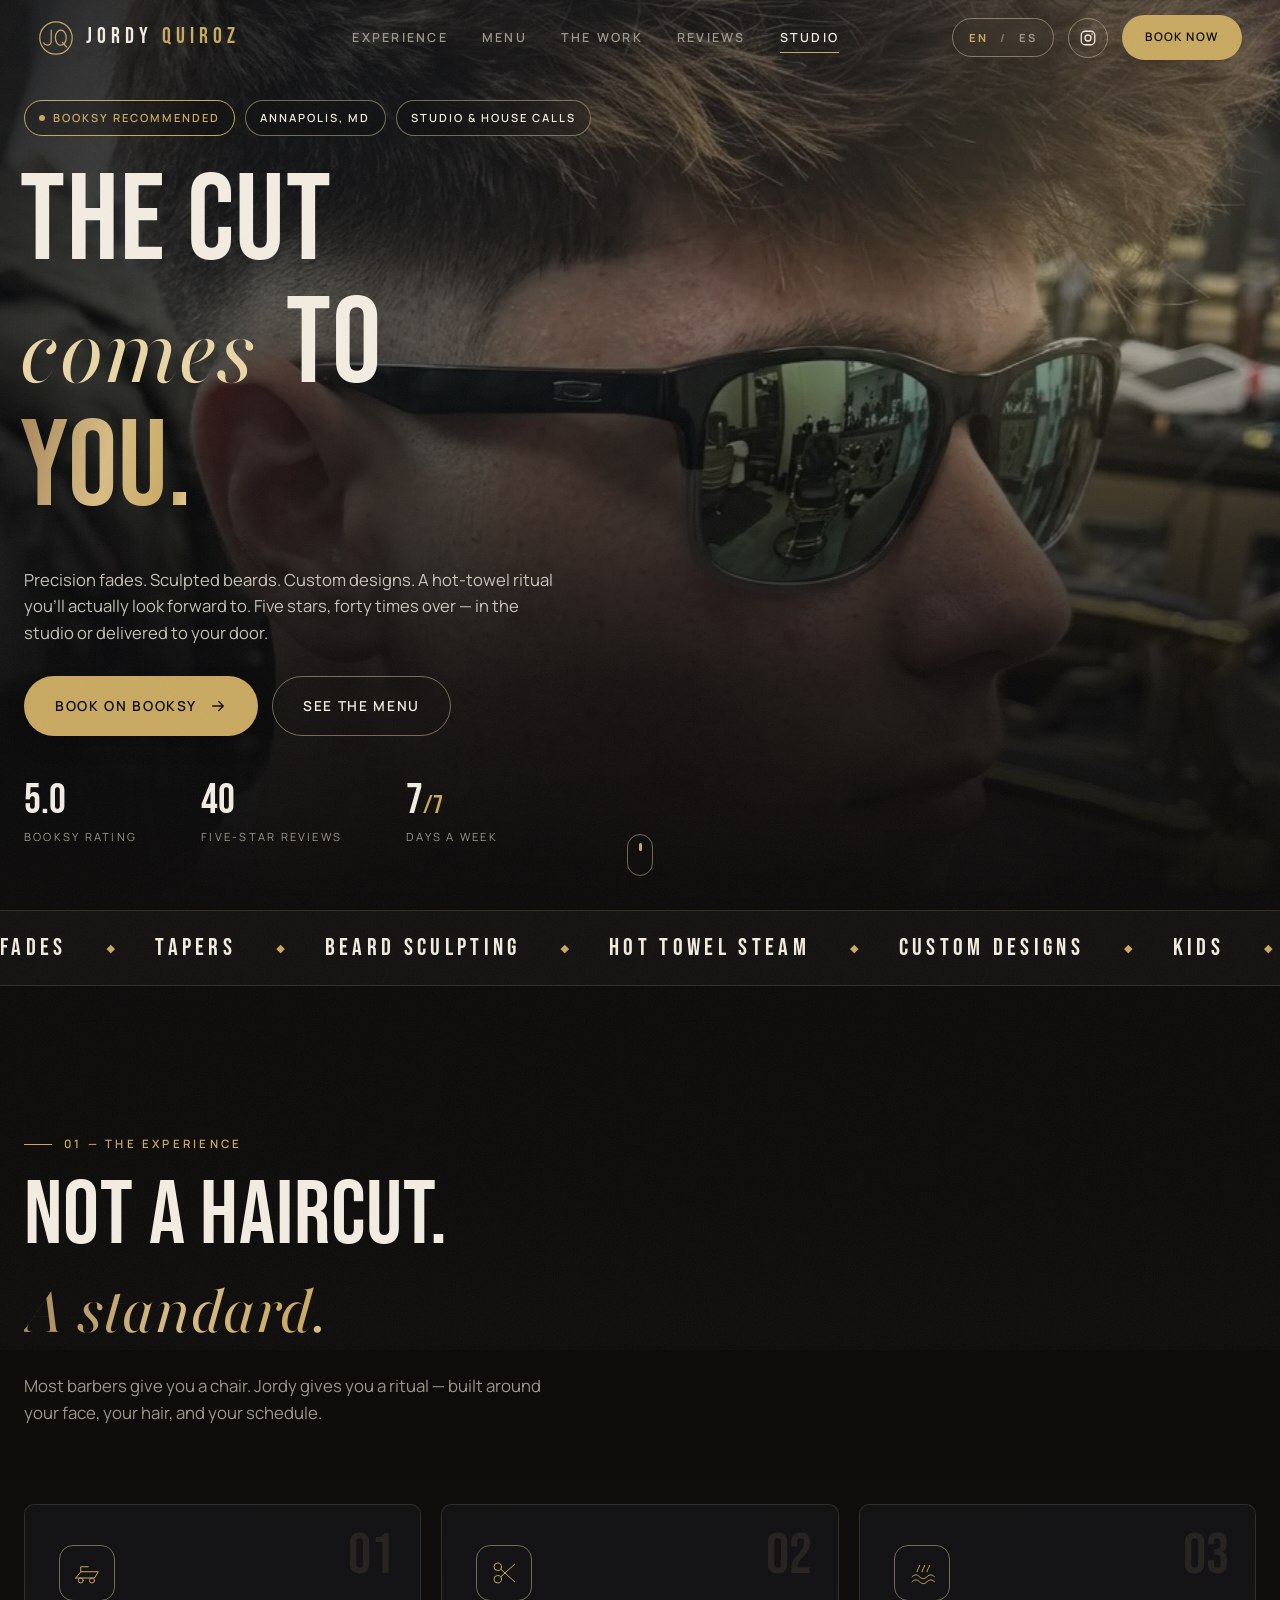
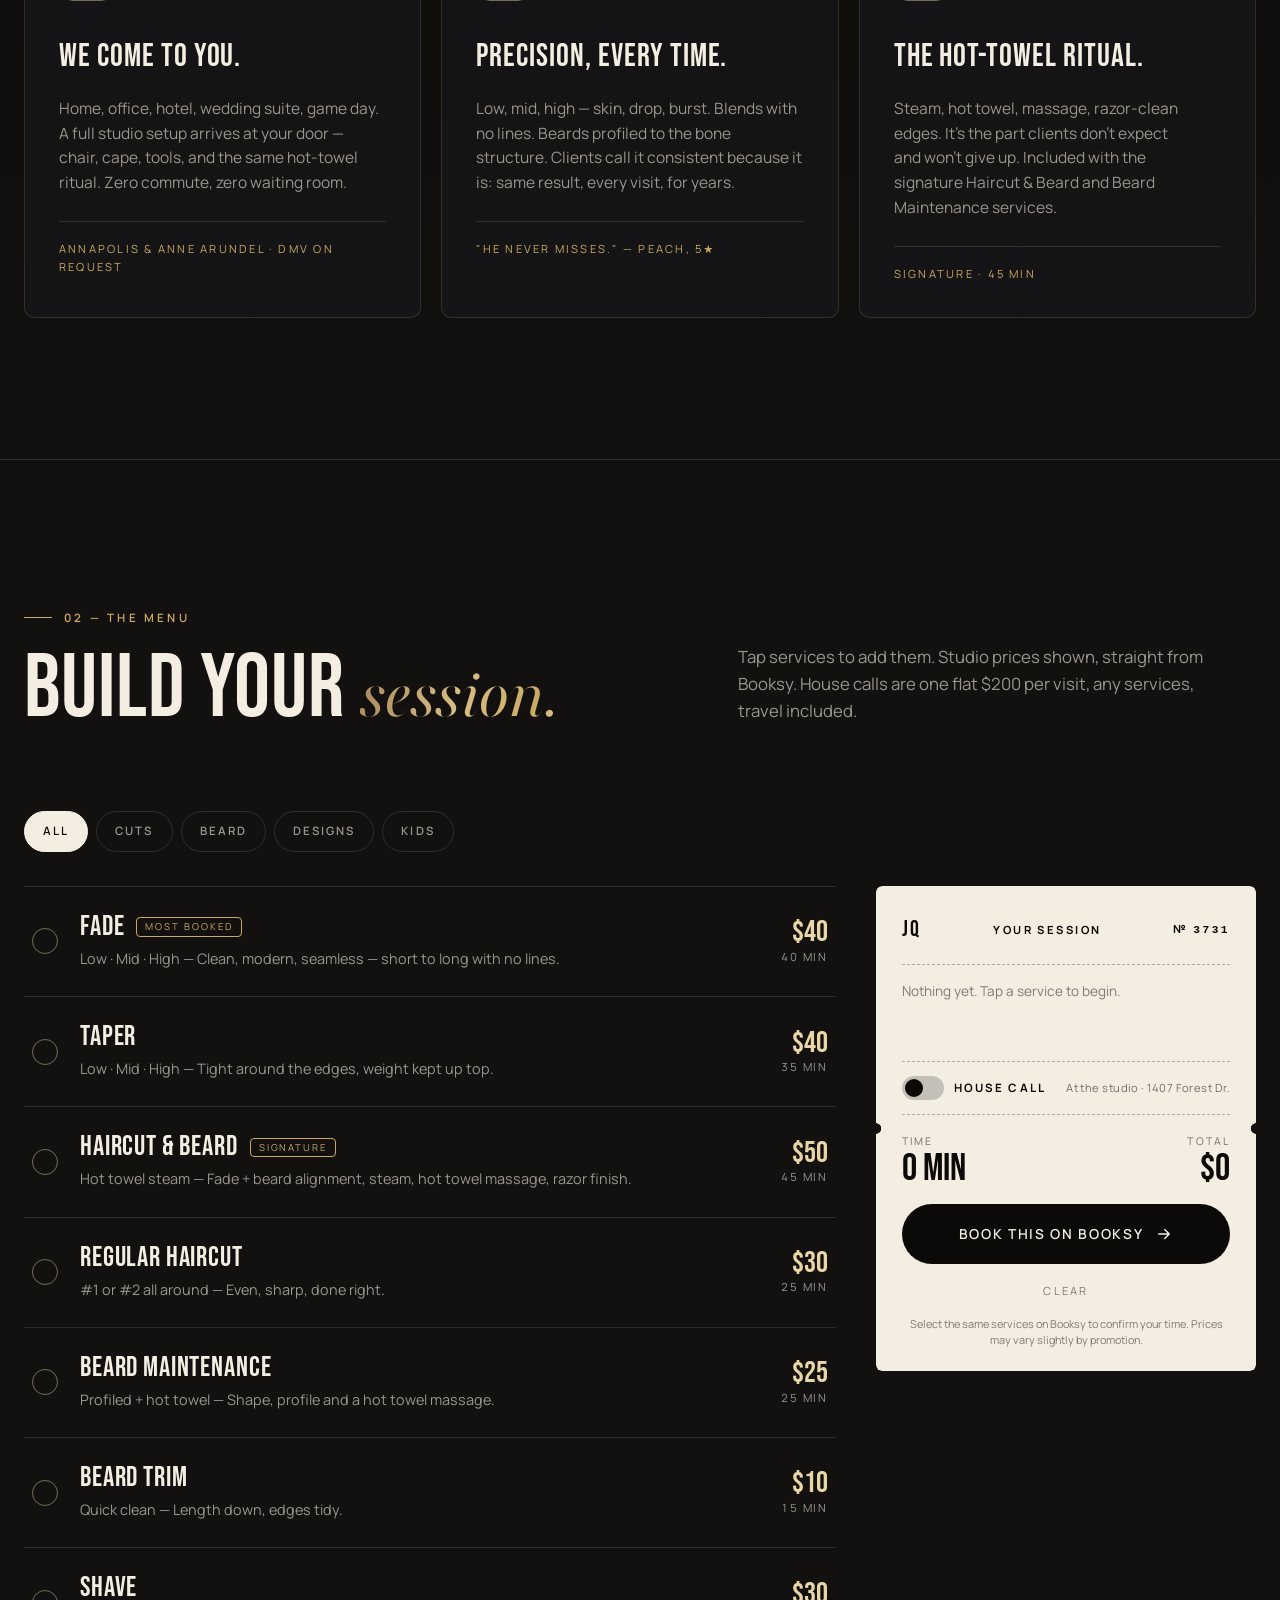
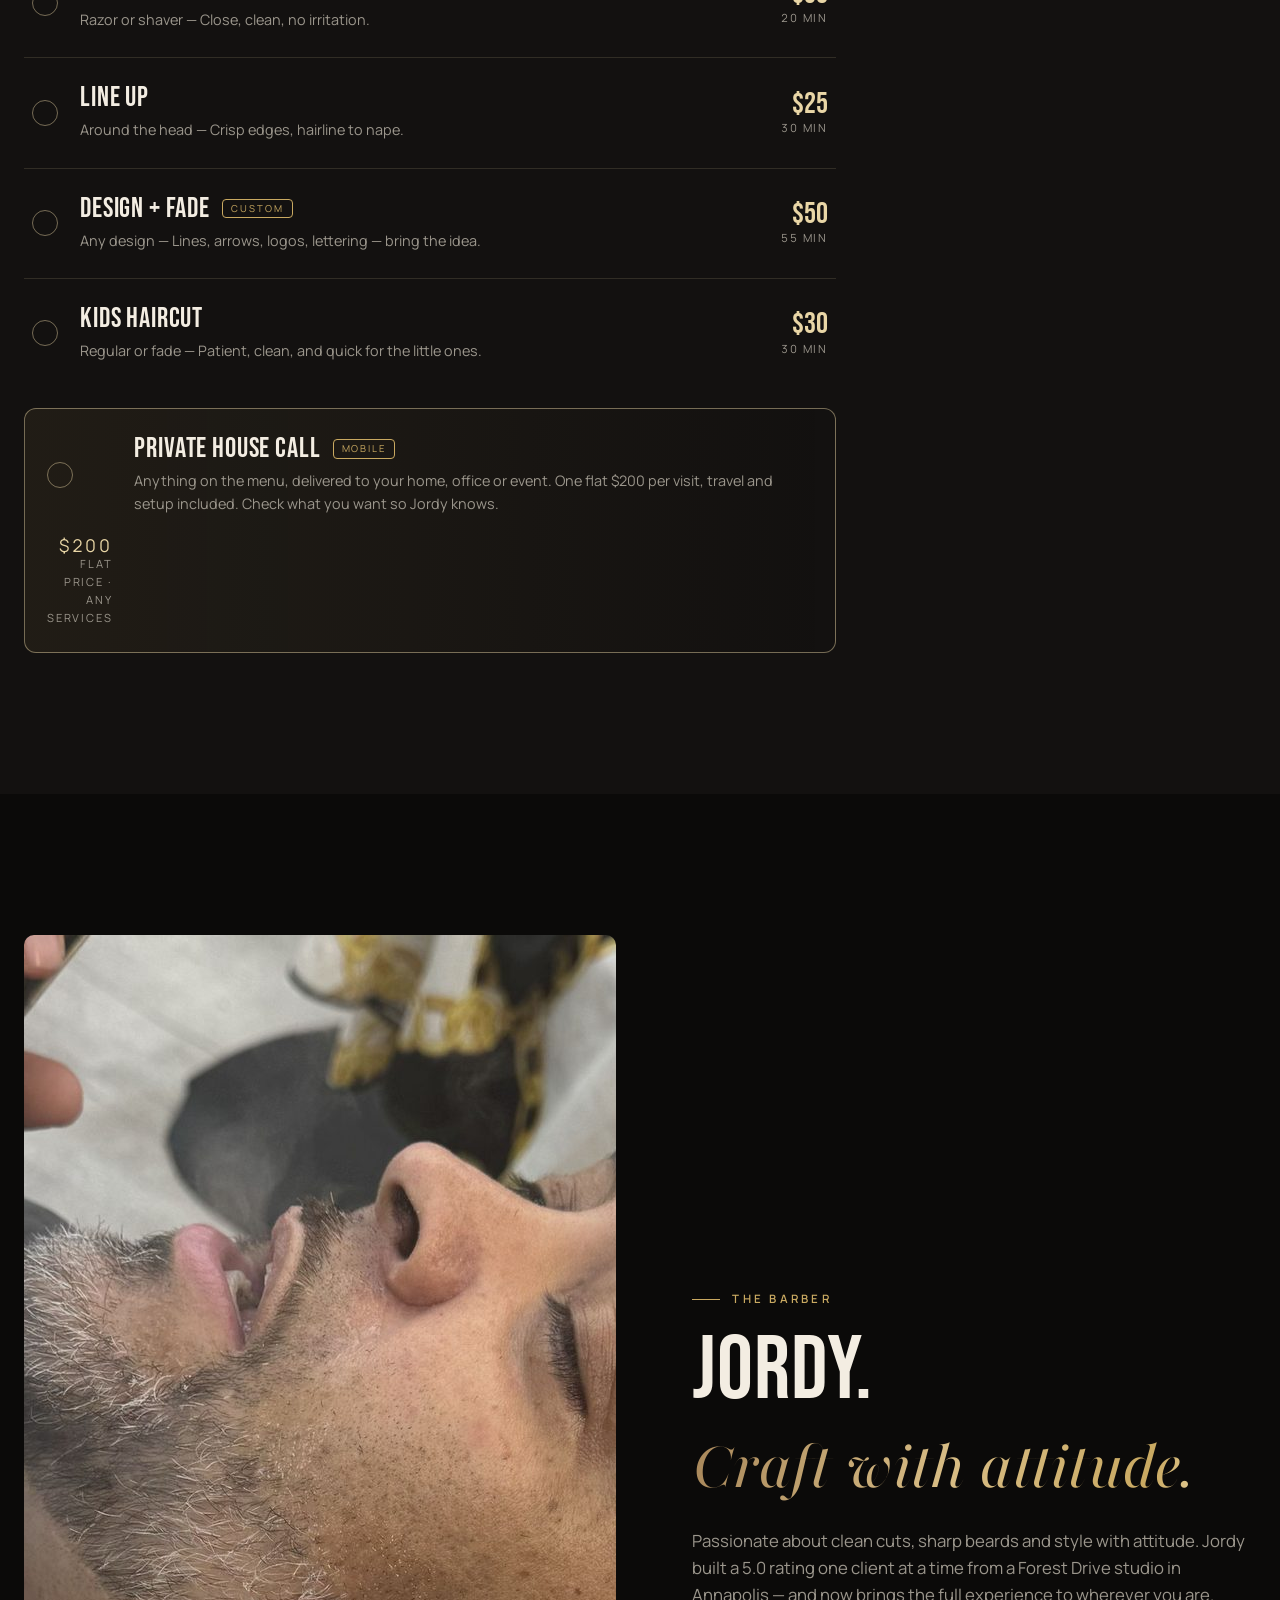
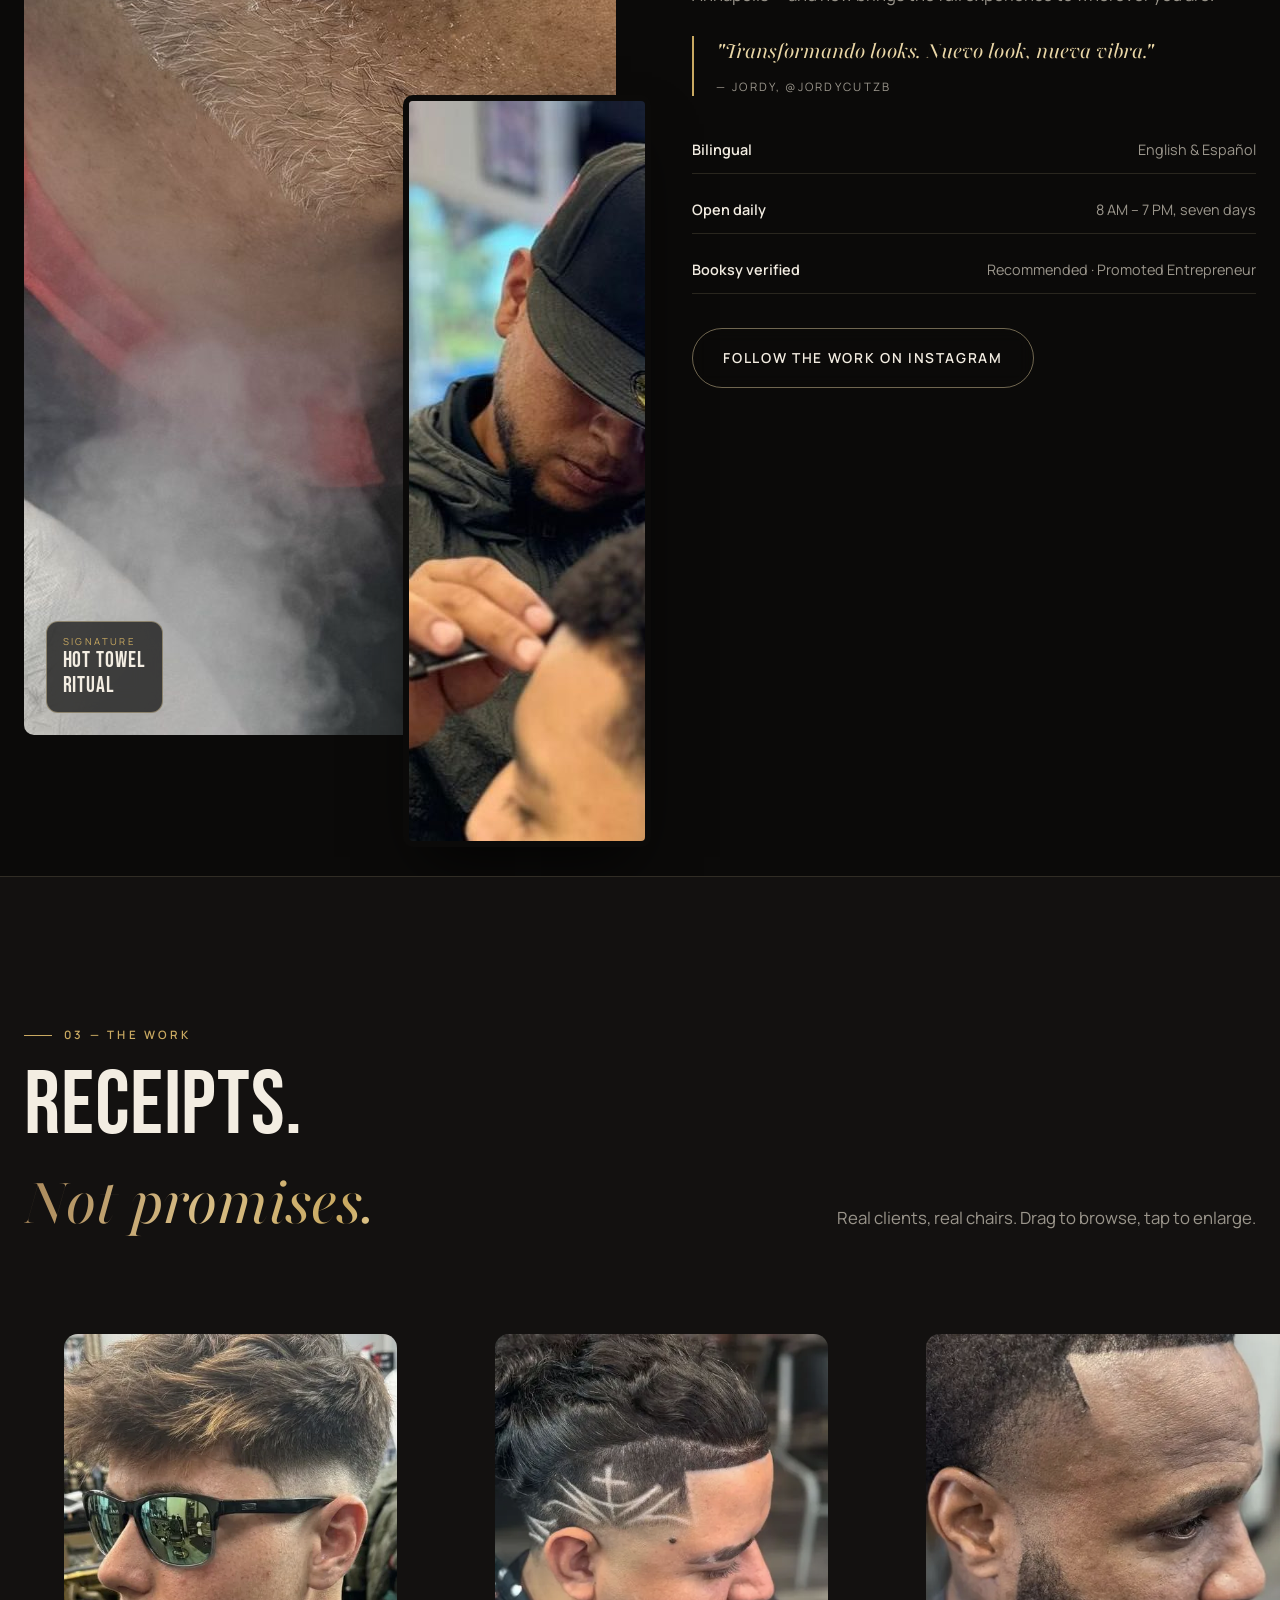
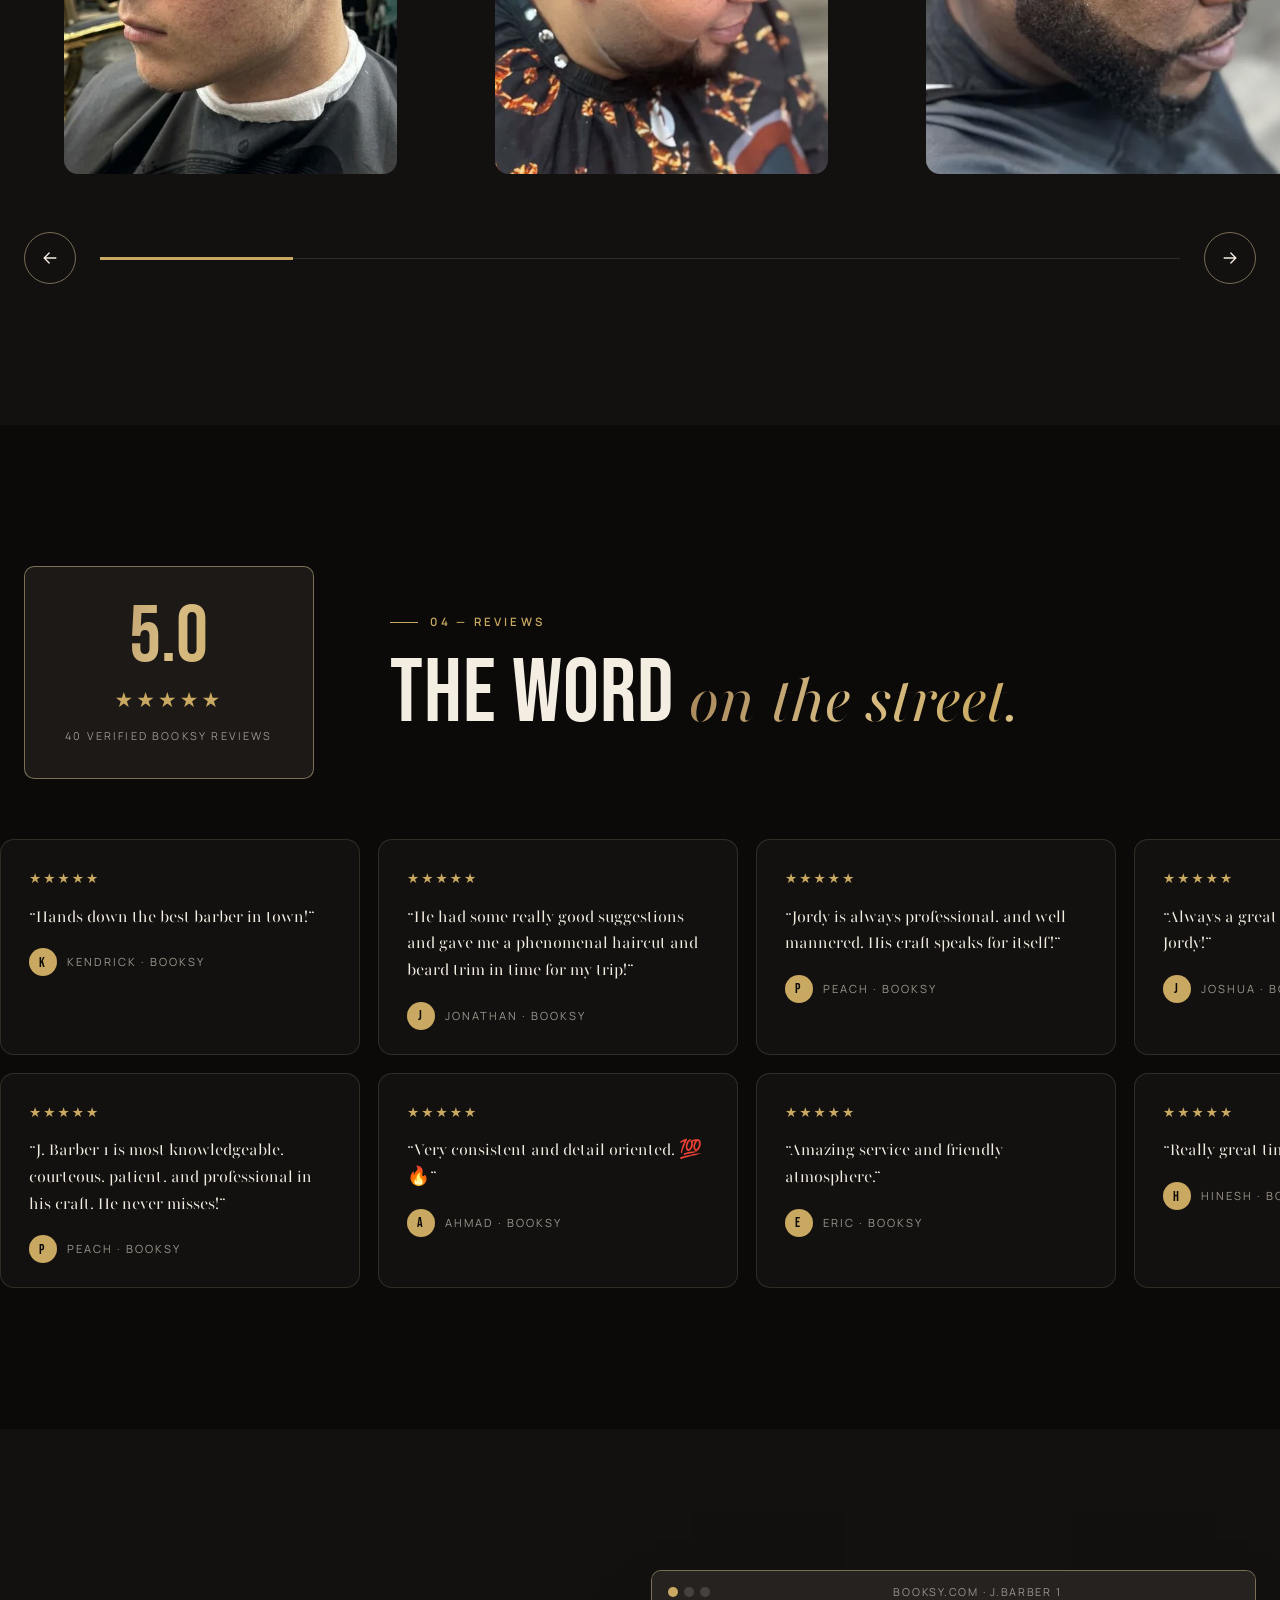
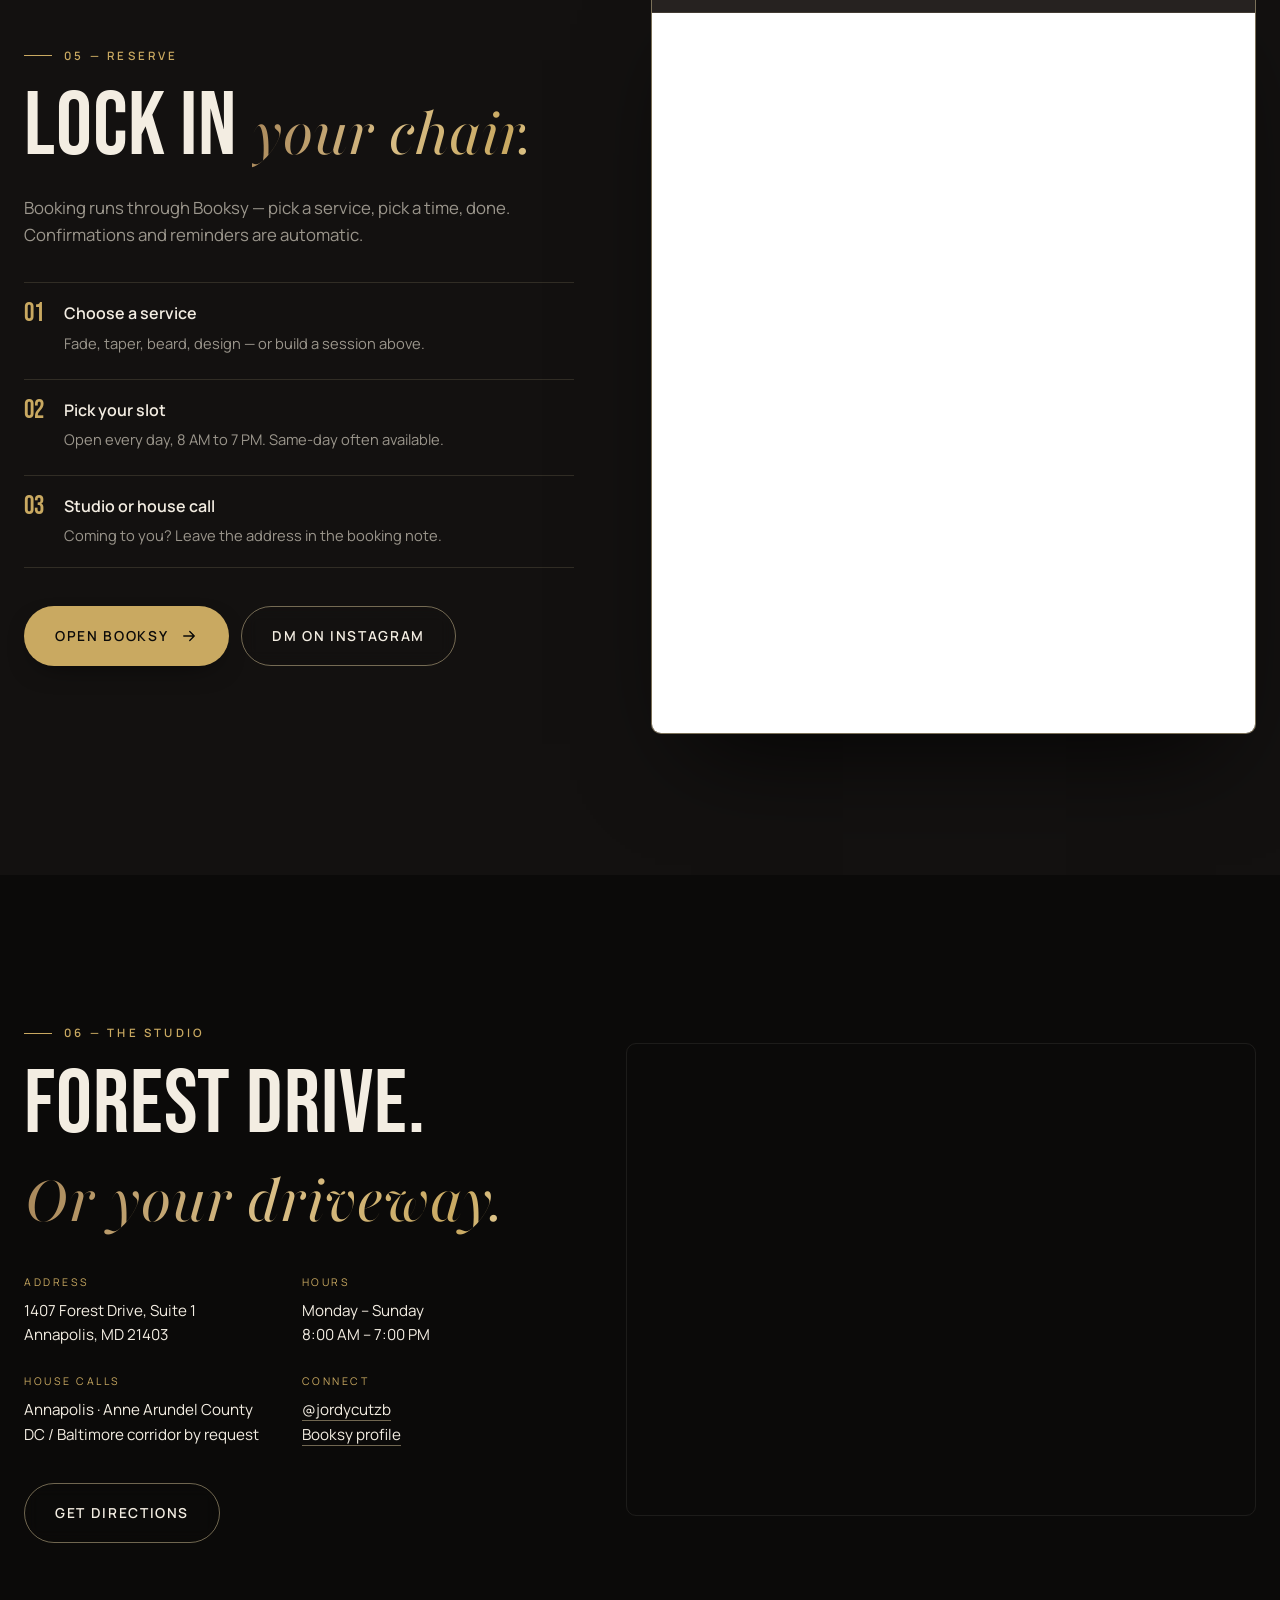
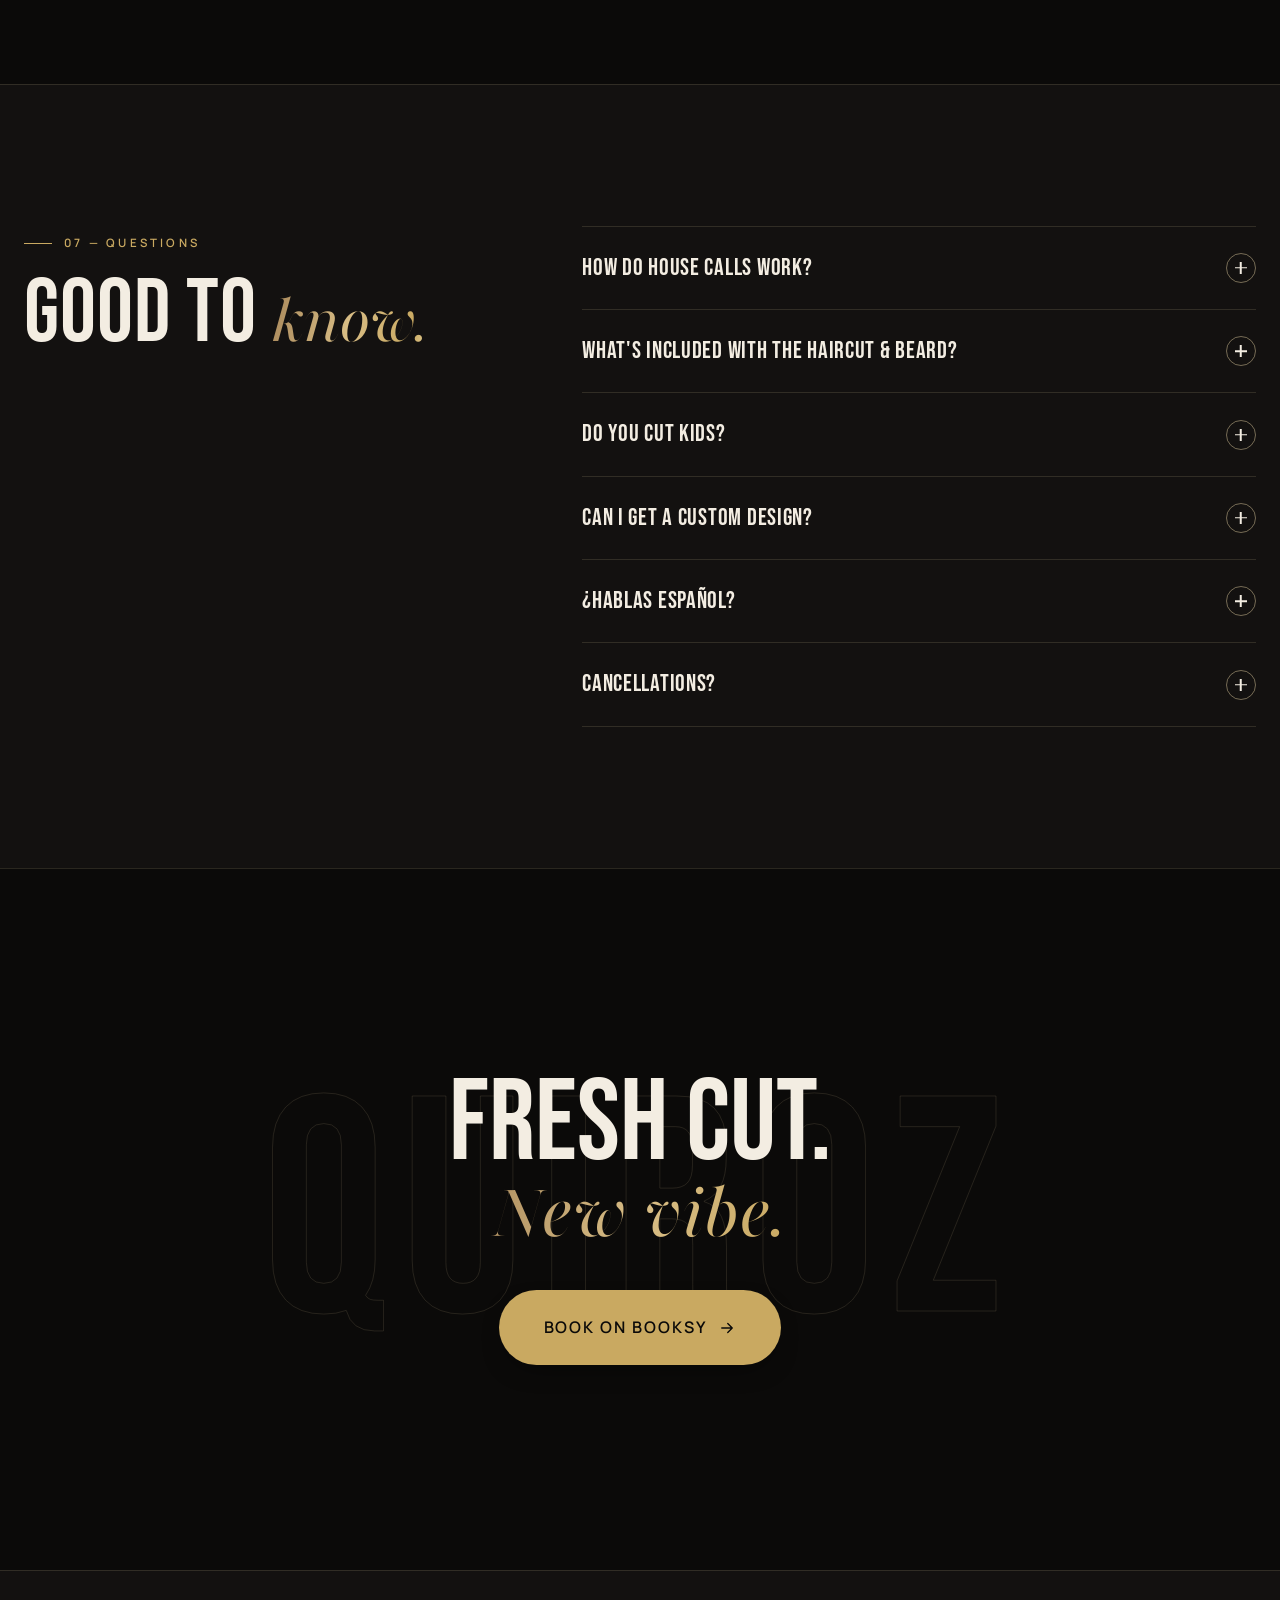
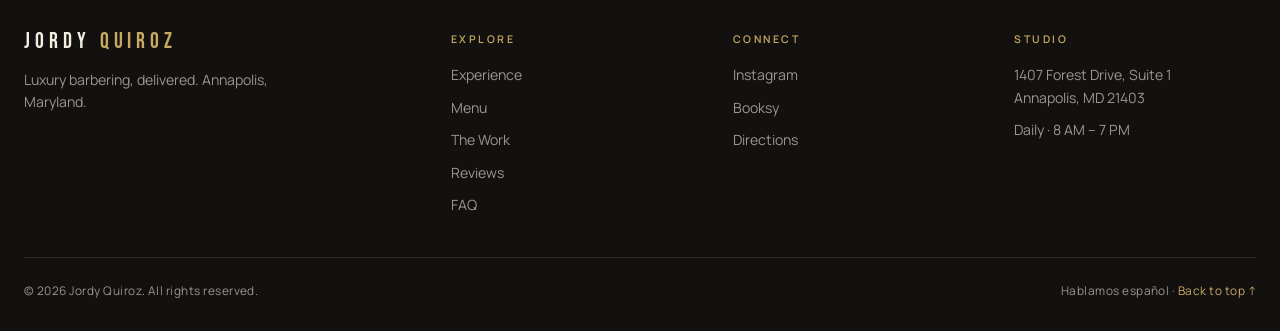
==== commit 59eb5e55: "Point the site at jordyquiroz.com Adds the CNAME file GitHub Pages reads for a custom domain and mov" ====
--- a/index.html
+++ b/index.html
@@ -6,17 +6,17 @@
   <title>Mobile Barber Annapolis MD | Jordy Quiroz — Fades &amp; Beards</title>
   <meta name="description" content="Luxury mobile barber in Annapolis, MD. Precision fades, beard sculpting and hot-towel service at your home, office or the Forest Drive studio.">
   <meta name="theme-color" content="#0a0a0b">
-  <link rel="canonical" href="https://thejohncarter-ai.github.io/jordycutz-site/">
-  <link rel="alternate" hreflang="en-US" href="https://thejohncarter-ai.github.io/jordycutz-site/">
-  <link rel="alternate" hreflang="es-US" href="https://thejohncarter-ai.github.io/jordycutz-site/es/">
-  <link rel="alternate" hreflang="x-default" href="https://thejohncarter-ai.github.io/jordycutz-site/">
+  <link rel="canonical" href="https://jordyquiroz.com/">
+  <link rel="alternate" hreflang="en-US" href="https://jordyquiroz.com/">
+  <link rel="alternate" hreflang="es-US" href="https://jordyquiroz.com/es/">
+  <link rel="alternate" hreflang="x-default" href="https://jordyquiroz.com/">
 
   <!-- Open Graph / Social -->
   <meta property="og:type" content="website">
   <meta property="og:title" content="Jordy Quiroz — Luxury Mobile Barber · Annapolis">
   <meta property="og:description" content="Precision fades, sculpted beards, custom designs. 5.0 stars on Booksy. The cut comes to you.">
-  <meta property="og:image" content="https://thejohncarter-ai.github.io/jordycutz-site/assets/og.jpg">
-  <meta property="og:url" content="https://thejohncarter-ai.github.io/jordycutz-site/">
+  <meta property="og:image" content="https://jordyquiroz.com/assets/og.jpg">
+  <meta property="og:url" content="https://jordyquiroz.com/">
   <meta property="og:locale" content="en_US">
   <meta property="og:locale:alternate" content="es_US">
   <meta name="twitter:card" content="summary_large_image">
@@ -39,16 +39,16 @@
         "BarberShop",
         "HealthAndBeautyBusiness"
       ],
-      "@id": "https://thejohncarter-ai.github.io/jordycutz-site/#barbershop",
+      "@id": "https://jordyquiroz.com/#barbershop",
       "name": "Jordy Quiroz",
       "alternateName": ["Jordy Cutz", "J.Barber 1"],
       "description": "Luxury barbering in Annapolis, Maryland. Precision fades, sculpted beards, custom designs and a hot-towel ritual — in the studio on Forest Drive or delivered to your door as a private house call.",
-      "url": "https://thejohncarter-ai.github.io/jordycutz-site/",
+      "url": "https://jordyquiroz.com/",
       "image": [
-        "https://thejohncarter-ai.github.io/jordycutz-site/assets/og.jpg",
-        "https://thejohncarter-ai.github.io/jordycutz-site/assets/img/work/fade-moody.jpg"
+        "https://jordyquiroz.com/assets/og.jpg",
+        "https://jordyquiroz.com/assets/img/work/fade-moody.jpg"
       ],
-      "logo": "https://thejohncarter-ai.github.io/jordycutz-site/assets/apple-touch-icon.png",
+      "logo": "https://jordyquiroz.com/assets/apple-touch-icon.png",
       "priceRange": "$$",
       "currenciesAccepted": "USD",
       "knowsLanguage": [
@@ -156,7 +156,7 @@
             "description": "Low, mid or high fade — clean, modern, seamless.",
             "serviceType": "Barbering",
             "provider": {
-              "@id": "https://thejohncarter-ai.github.io/jordycutz-site/#barbershop"
+              "@id": "https://jordyquiroz.com/#barbershop"
             },
             "areaServed": {
               "@type": "AdministrativeArea",
@@ -176,7 +176,7 @@
             "description": "Tight around the edges, weight kept up top.",
             "serviceType": "Barbering",
             "provider": {
-              "@id": "https://thejohncarter-ai.github.io/jordycutz-site/#barbershop"
+              "@id": "https://jordyquiroz.com/#barbershop"
             },
             "areaServed": {
               "@type": "AdministrativeArea",
@@ -196,7 +196,7 @@
             "description": "Fade plus beard alignment, steam, hot towel massage and a razor finish.",
             "serviceType": "Barbering",
             "provider": {
-              "@id": "https://thejohncarter-ai.github.io/jordycutz-site/#barbershop"
+              "@id": "https://jordyquiroz.com/#barbershop"
             },
             "areaServed": {
               "@type": "AdministrativeArea",
@@ -216,7 +216,7 @@
             "description": "Even, sharp, done right.",
             "serviceType": "Barbering",
             "provider": {
-              "@id": "https://thejohncarter-ai.github.io/jordycutz-site/#barbershop"
+              "@id": "https://jordyquiroz.com/#barbershop"
             },
             "areaServed": {
               "@type": "AdministrativeArea",
@@ -236,7 +236,7 @@
             "description": "Shape, profile and a hot towel massage.",
             "serviceType": "Barbering",
             "provider": {
-              "@id": "https://thejohncarter-ai.github.io/jordycutz-site/#barbershop"
+              "@id": "https://jordyquiroz.com/#barbershop"
             },
             "areaServed": {
               "@type": "AdministrativeArea",
@@ -256,7 +256,7 @@
             "description": "Length down, edges tidy.",
             "serviceType": "Barbering",
             "provider": {
-              "@id": "https://thejohncarter-ai.github.io/jordycutz-site/#barbershop"
+              "@id": "https://jordyquiroz.com/#barbershop"
             },
             "areaServed": {
               "@type": "AdministrativeArea",
@@ -276,7 +276,7 @@
             "description": "Close, clean, no irritation.",
             "serviceType": "Barbering",
             "provider": {
-              "@id": "https://thejohncarter-ai.github.io/jordycutz-site/#barbershop"
+              "@id": "https://jordyquiroz.com/#barbershop"
             },
             "areaServed": {
               "@type": "AdministrativeArea",
@@ -296,7 +296,7 @@
             "description": "Crisp edges, hairline to nape.",
             "serviceType": "Barbering",
             "provider": {
-              "@id": "https://thejohncarter-ai.github.io/jordycutz-site/#barbershop"
+              "@id": "https://jordyquiroz.com/#barbershop"
             },
             "areaServed": {
               "@type": "AdministrativeArea",
@@ -316,7 +316,7 @@
             "description": "Lines, arrows, logos, lettering — custom hair design.",
             "serviceType": "Barbering",
             "provider": {
-              "@id": "https://thejohncarter-ai.github.io/jordycutz-site/#barbershop"
+              "@id": "https://jordyquiroz.com/#barbershop"
             },
             "areaServed": {
               "@type": "AdministrativeArea",
@@ -336,7 +336,7 @@
             "description": "Regular cuts and fades for kids.",
             "serviceType": "Barbering",
             "provider": {
-              "@id": "https://thejohncarter-ai.github.io/jordycutz-site/#barbershop"
+              "@id": "https://jordyquiroz.com/#barbershop"
             },
             "areaServed": {
               "@type": "AdministrativeArea",
@@ -356,7 +356,7 @@
             "description": "Any service delivered to your home, office or event. Travel and setup included.",
             "serviceType": "Barbering",
             "provider": {
-              "@id": "https://thejohncarter-ai.github.io/jordycutz-site/#barbershop"
+              "@id": "https://jordyquiroz.com/#barbershop"
             },
             "areaServed": {
               "@type": "AdministrativeArea",
@@ -368,20 +368,20 @@
     },
     {
       "@type": "WebSite",
-      "@id": "https://thejohncarter-ai.github.io/jordycutz-site/#website",
-      "url": "https://thejohncarter-ai.github.io/jordycutz-site/",
+      "@id": "https://jordyquiroz.com/#website",
+      "url": "https://jordyquiroz.com/",
       "name": "Jordy Quiroz",
       "inLanguage": [
         "en-US",
         "es-US"
       ],
       "publisher": {
-        "@id": "https://thejohncarter-ai.github.io/jordycutz-site/#barbershop"
+        "@id": "https://jordyquiroz.com/#barbershop"
       }
     },
     {
       "@type": "FAQPage",
-      "@id": "https://thejohncarter-ai.github.io/jordycutz-site/#faq",
+      "@id": "https://jordyquiroz.com/#faq",
       "mainEntity": [
         {
           "@type": "Question",
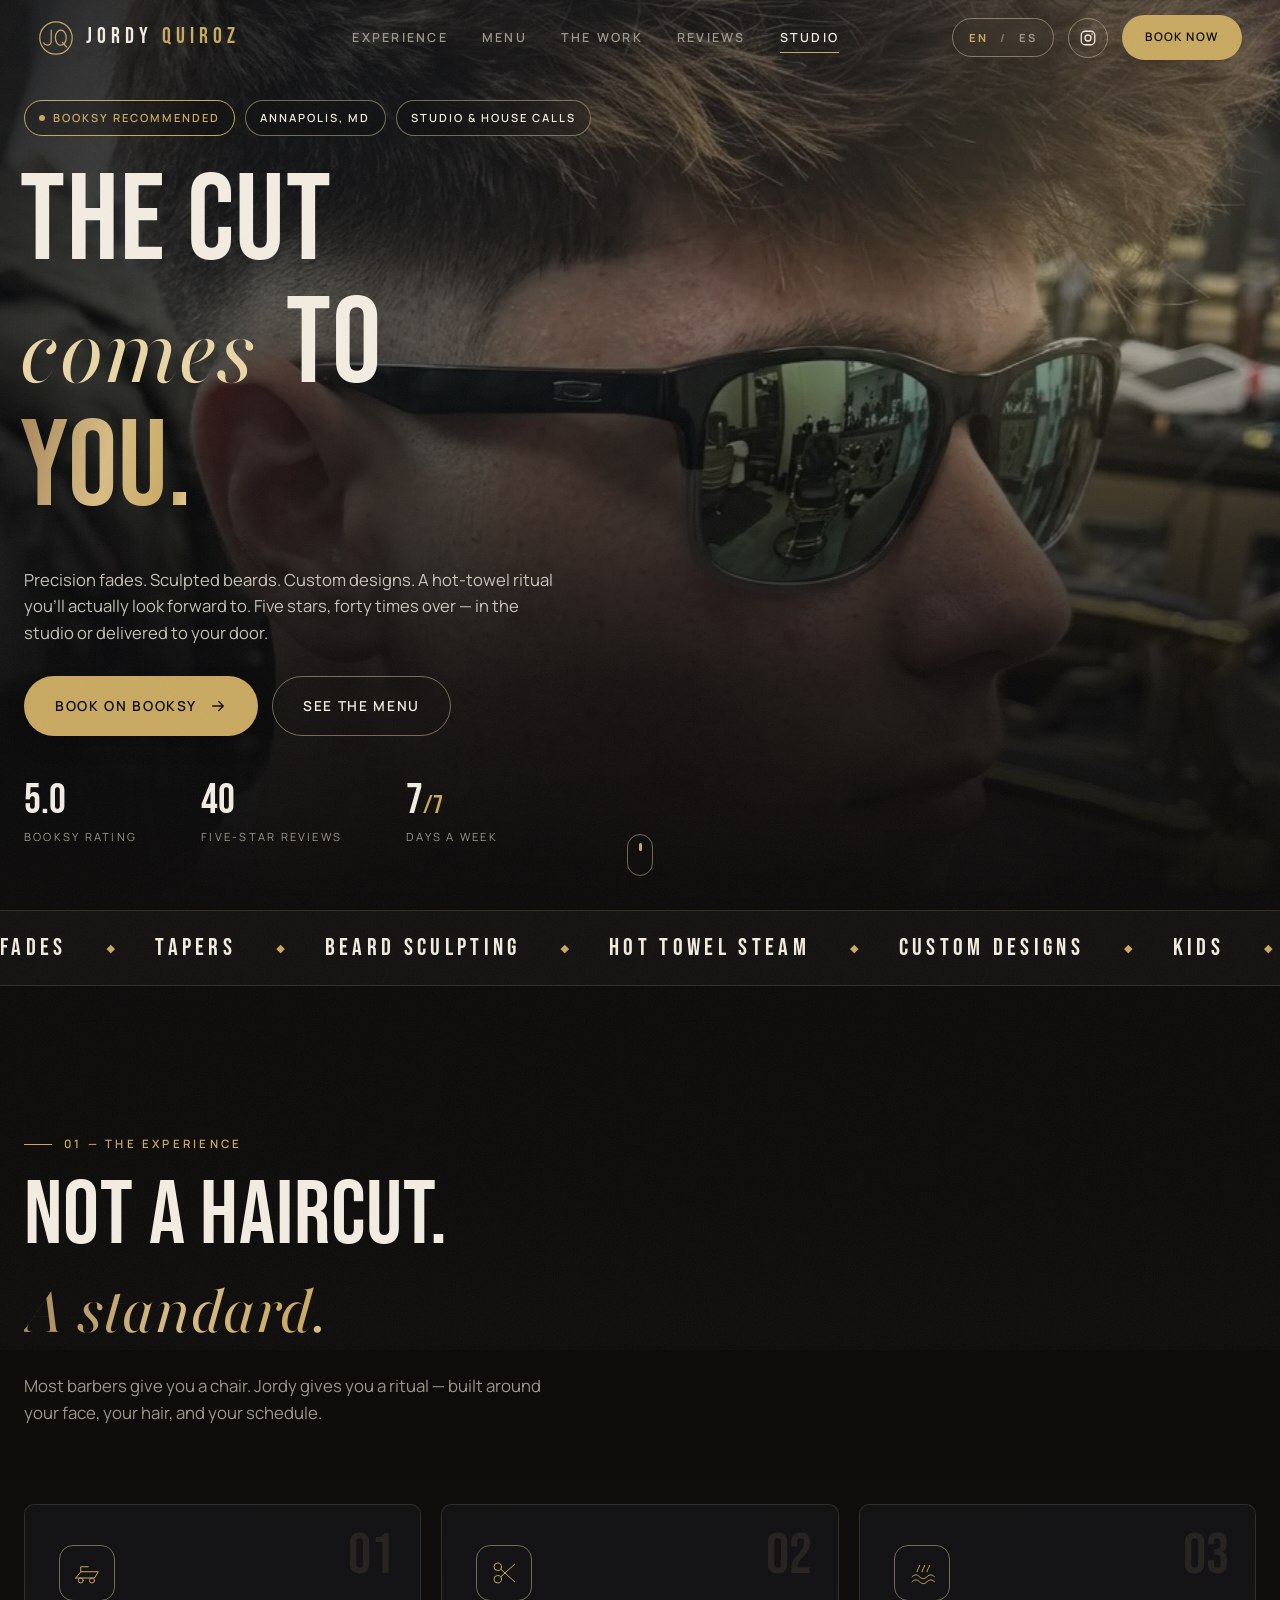
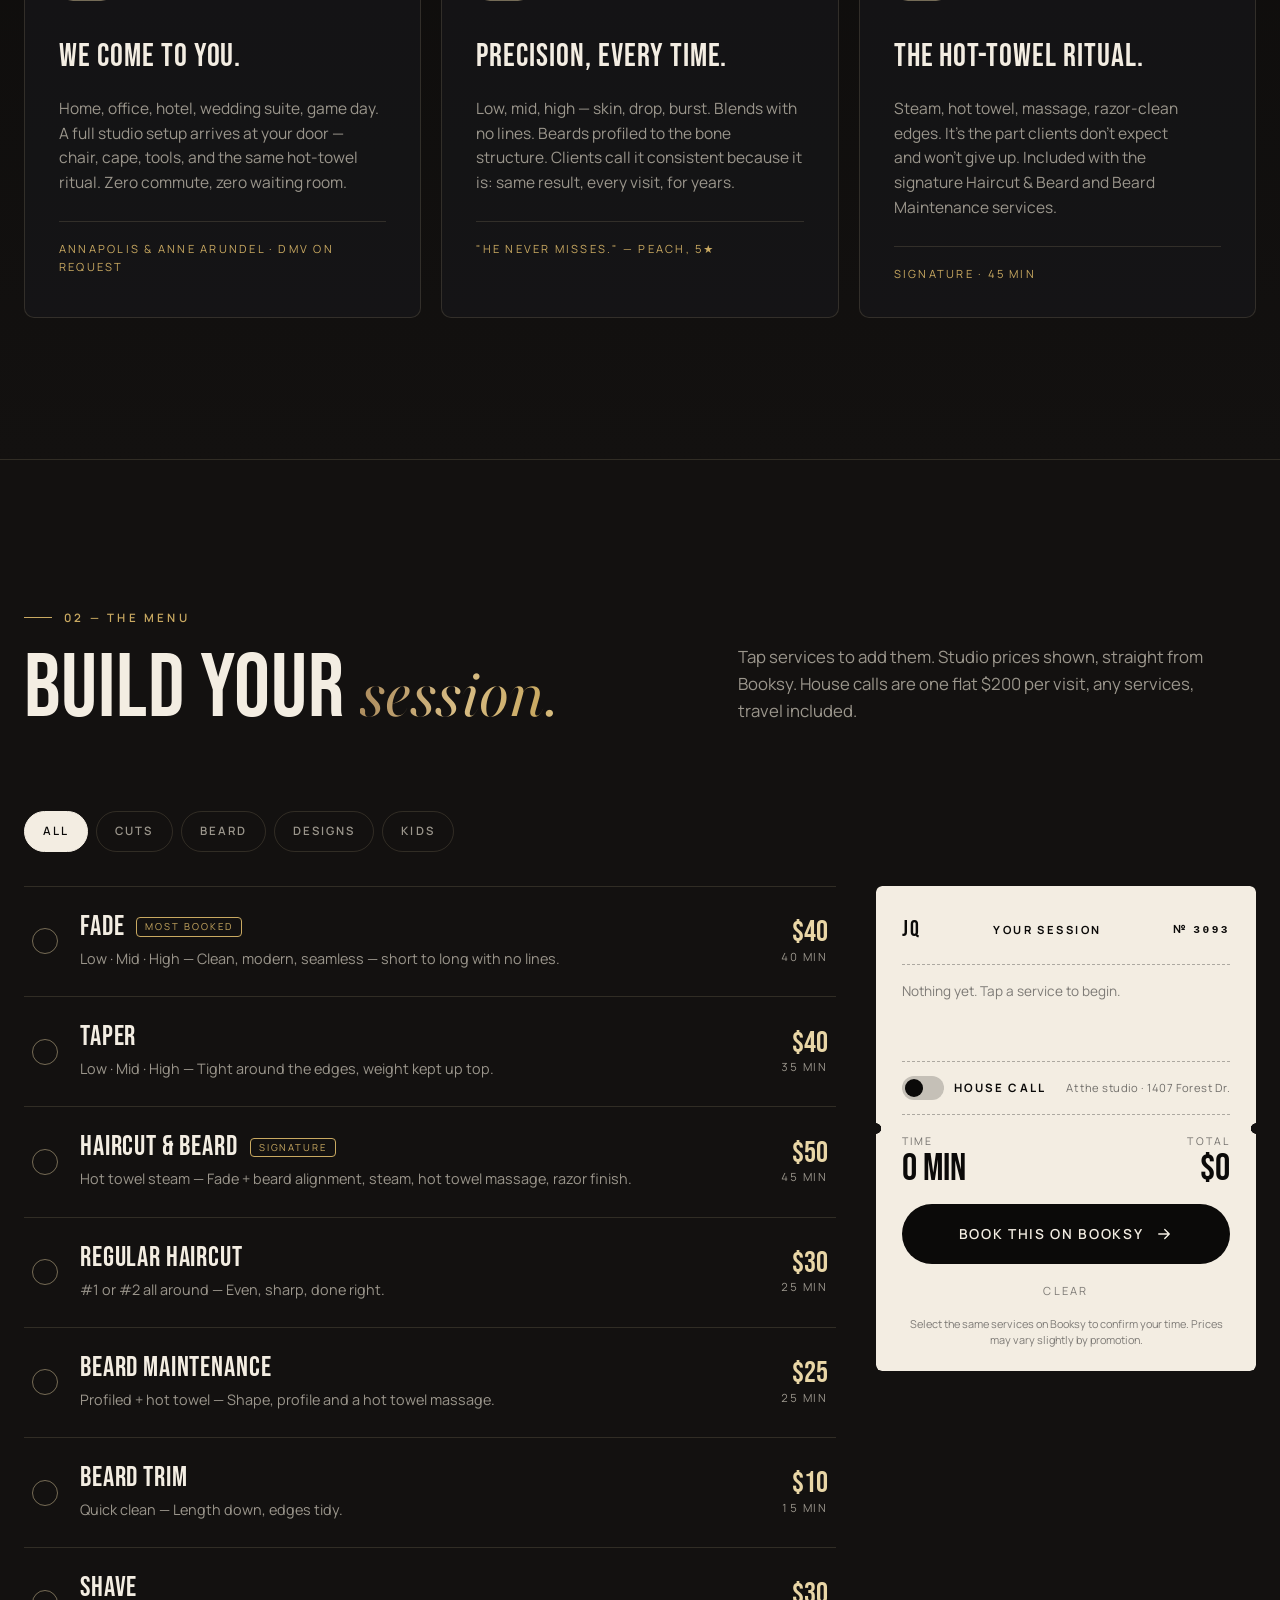
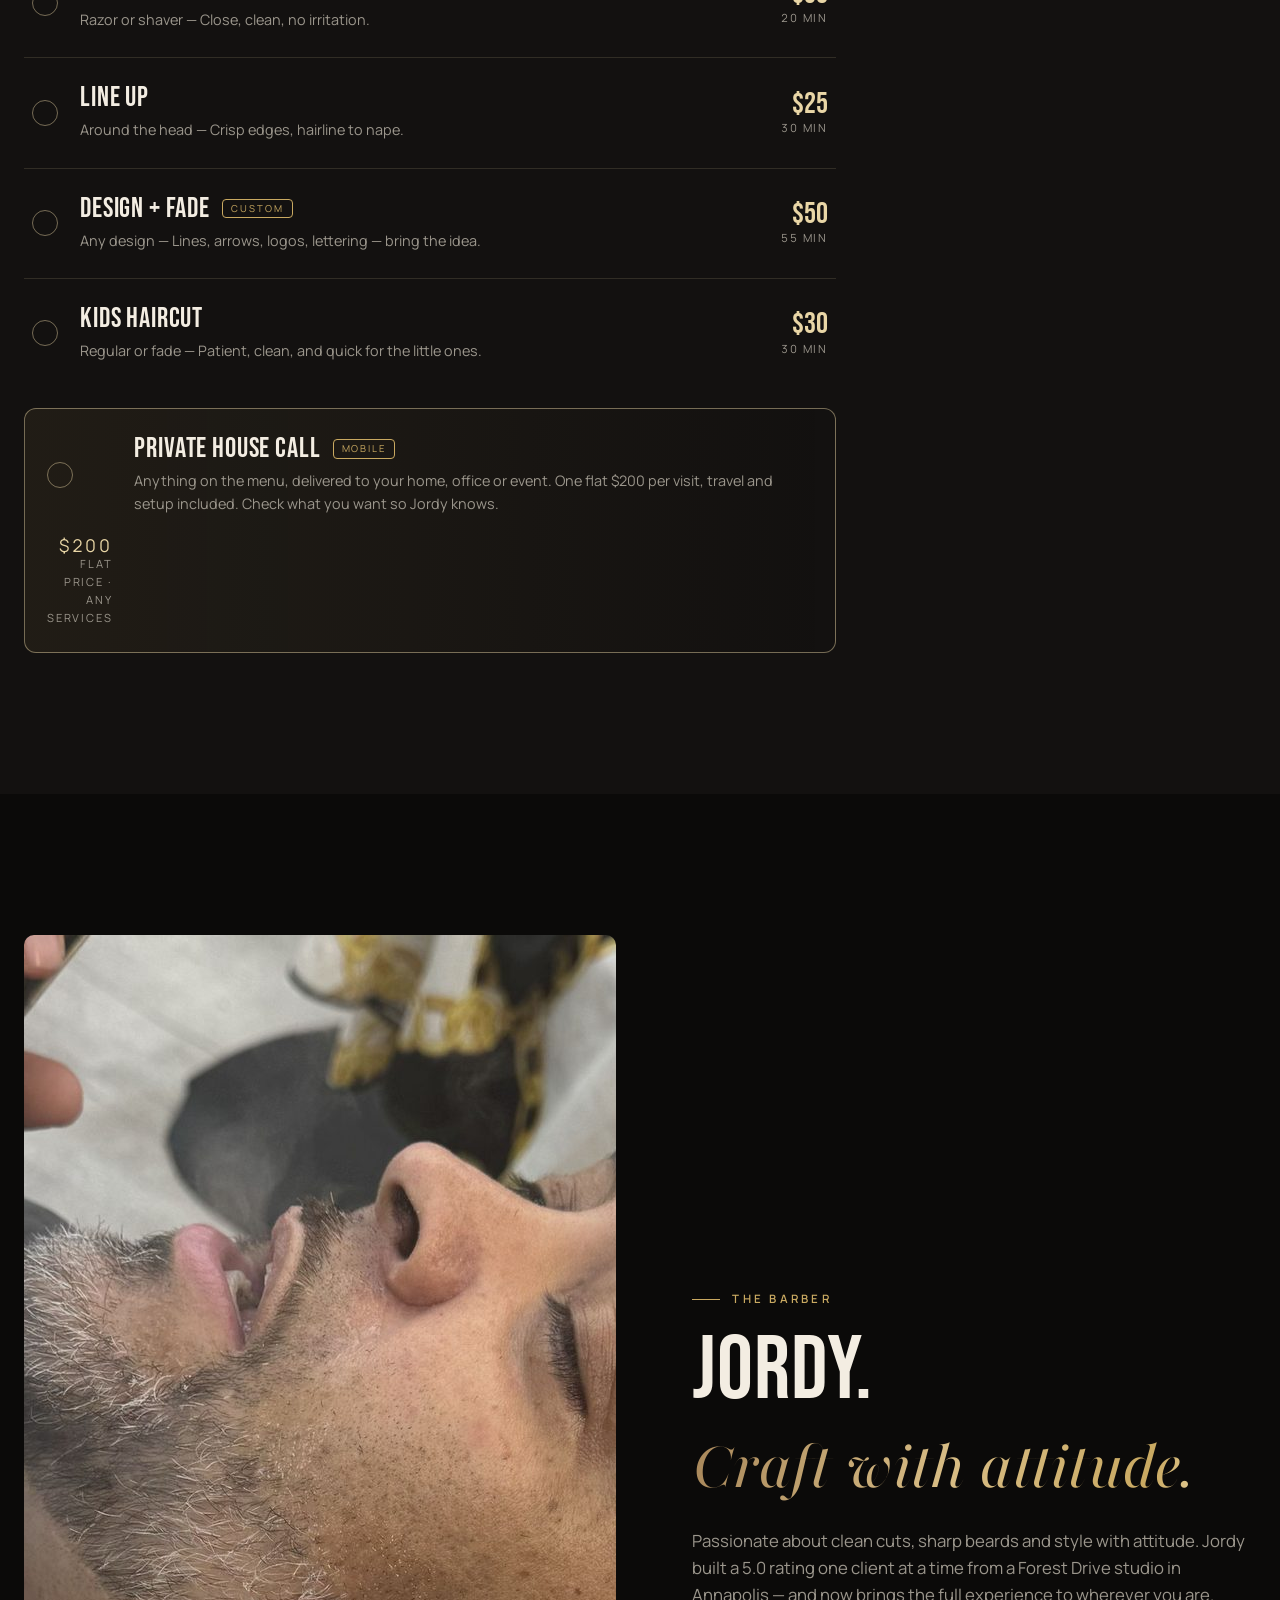
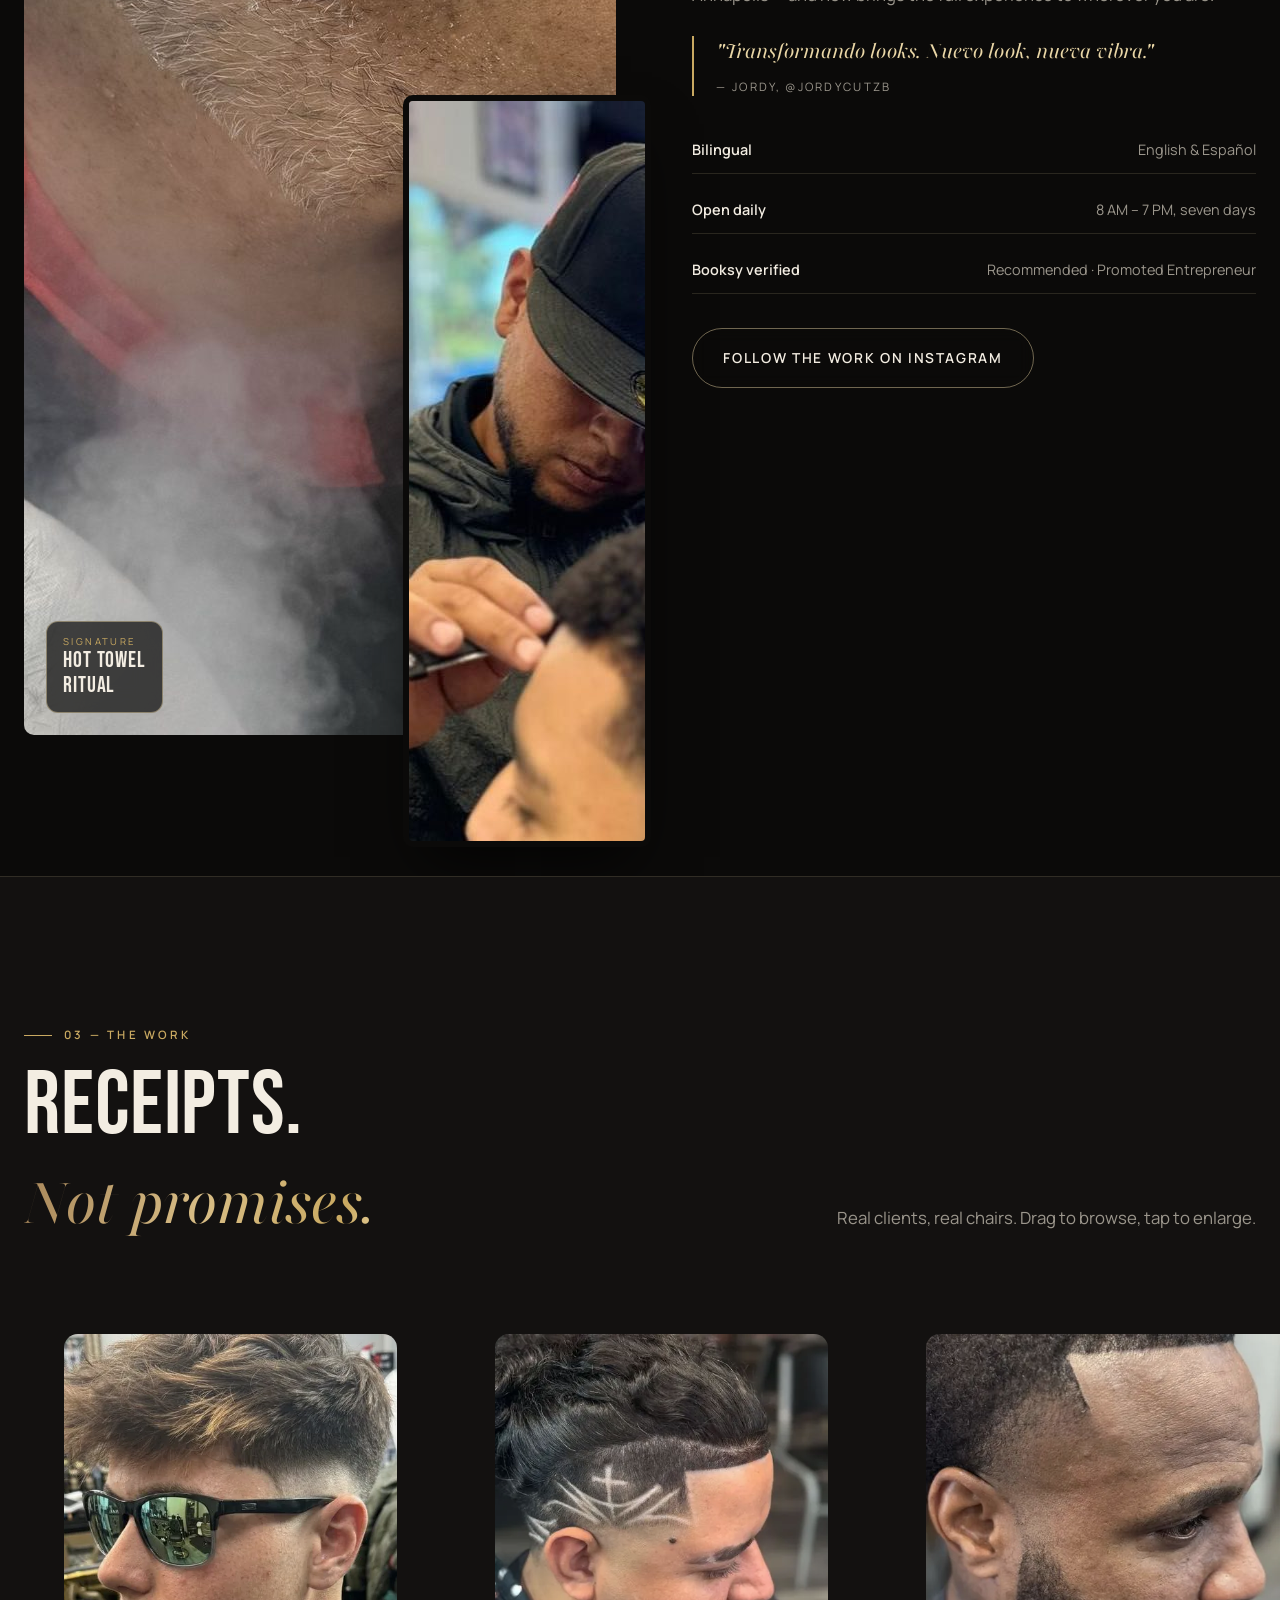
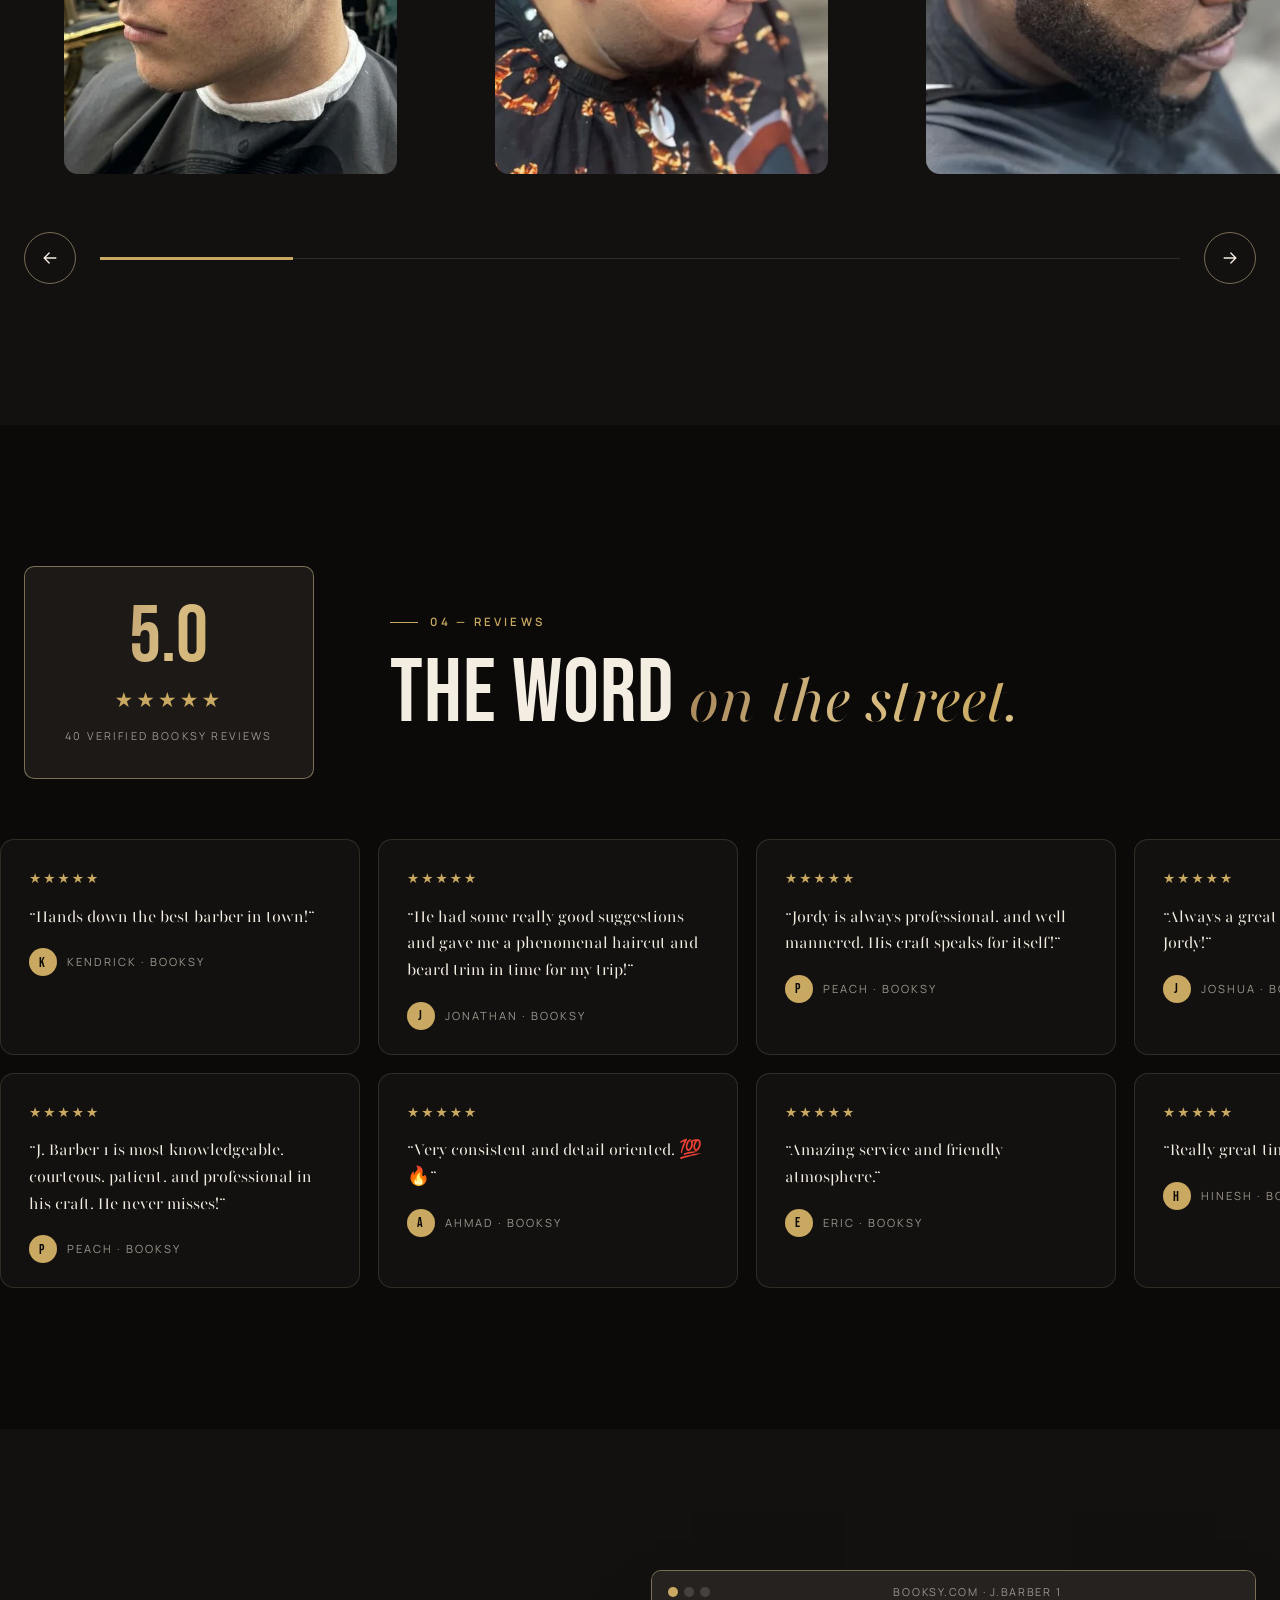
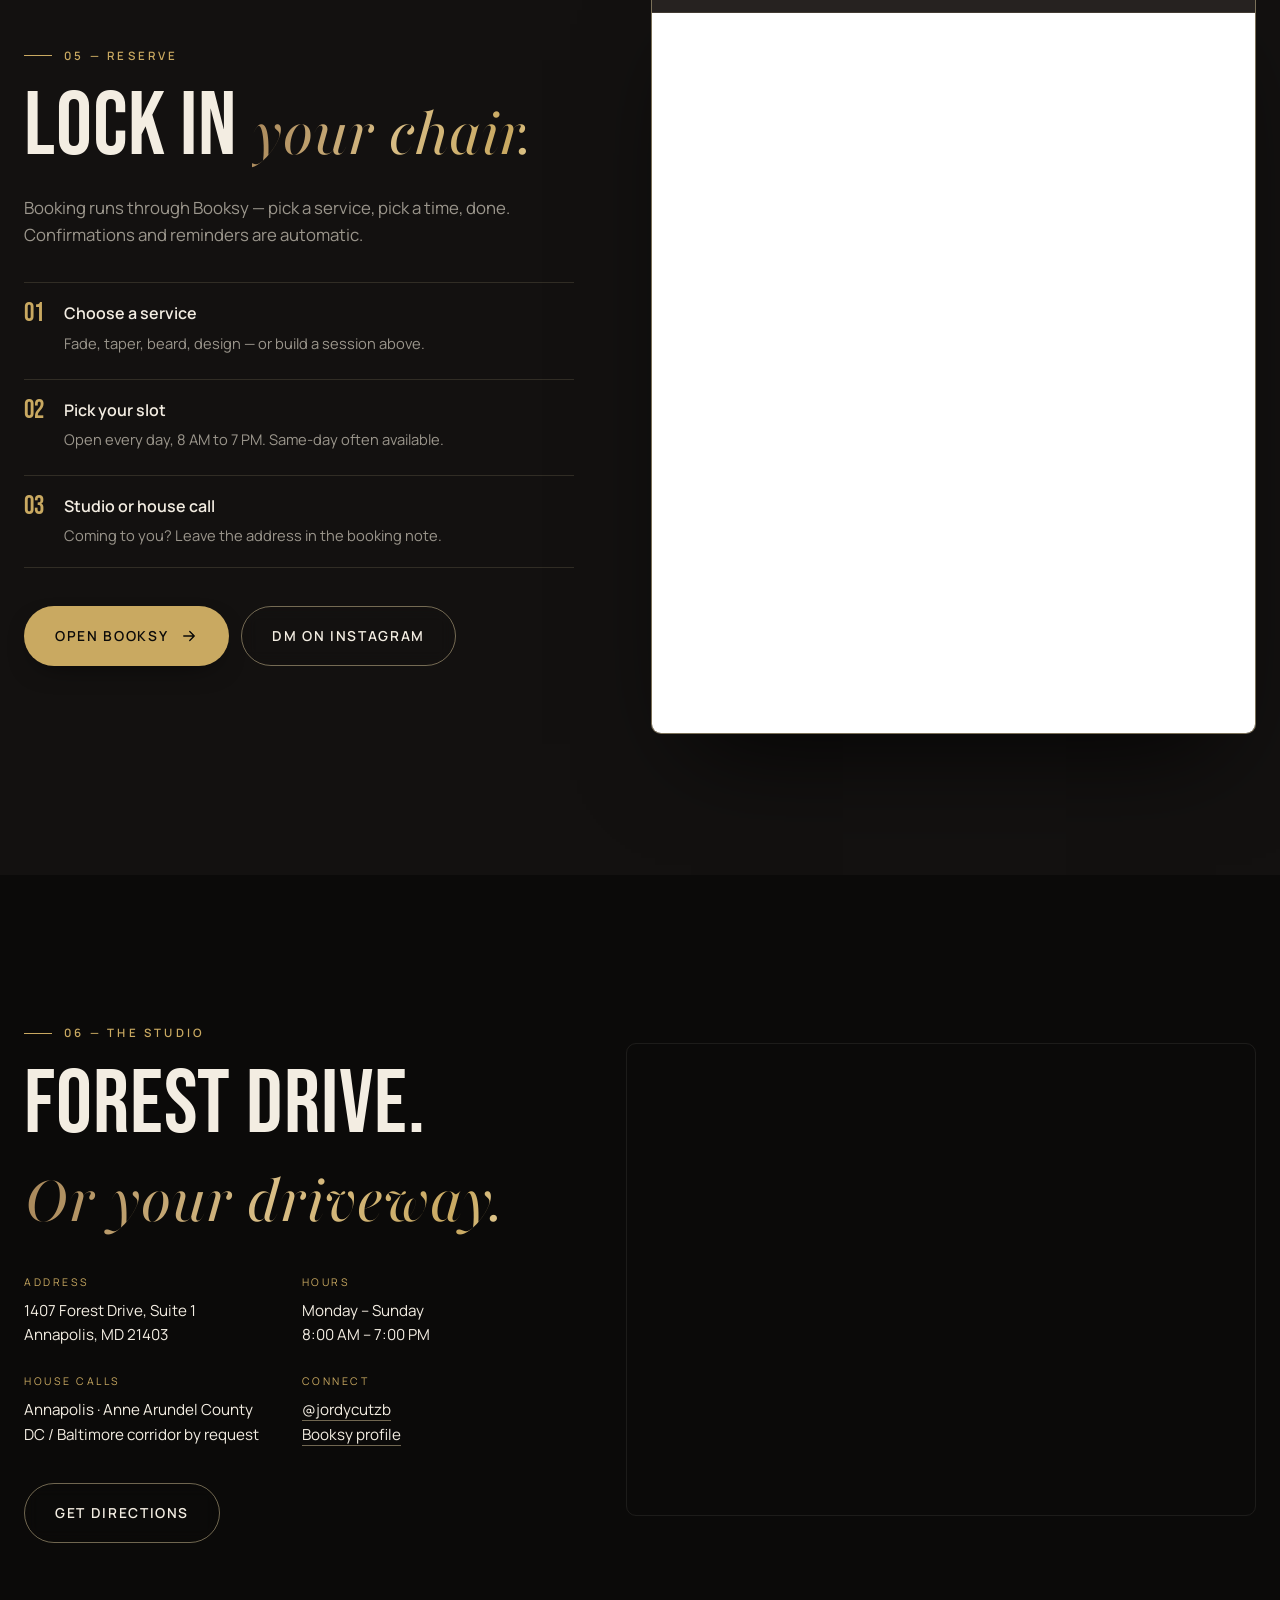
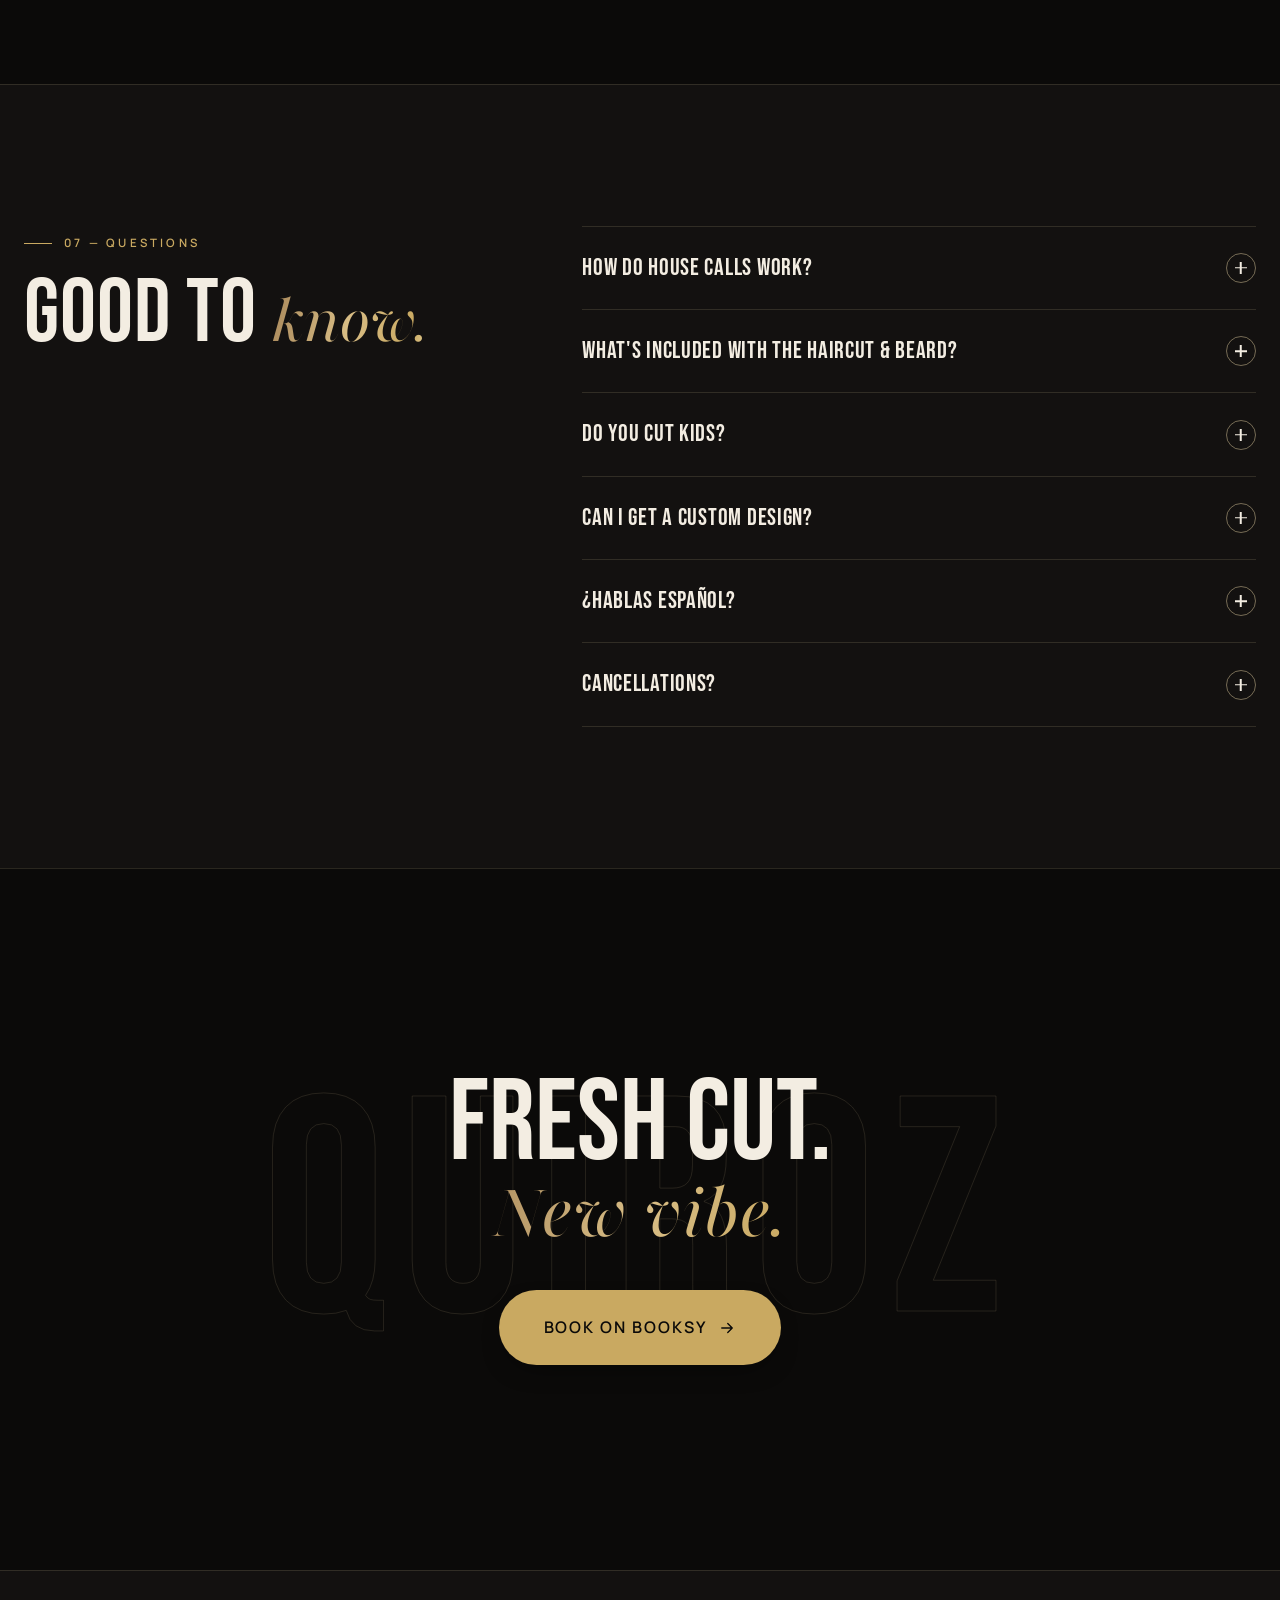
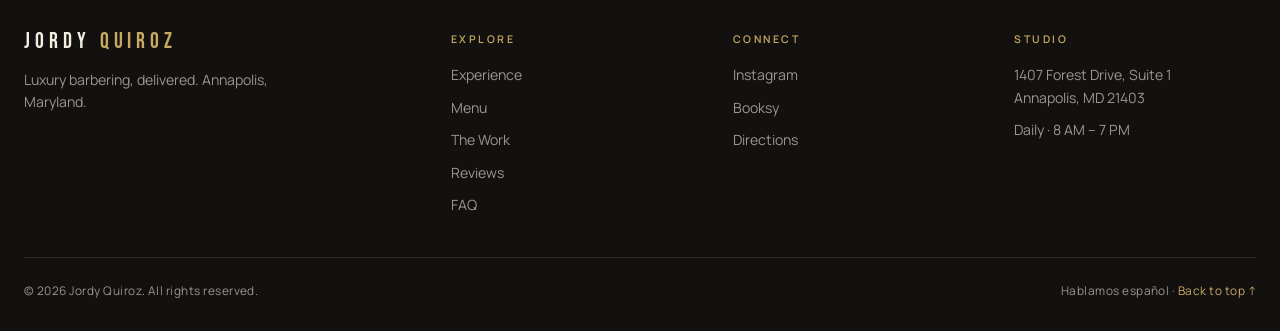
==== commit 9b9fbded: "Google Business Profile setup kit; align service areas - GBP-SETUP.md: field-by-field values for the" ====
--- a/index.html
+++ b/index.html
@@ -41,7 +41,10 @@
       ],
       "@id": "https://jordyquiroz.com/#barbershop",
       "name": "Jordy Quiroz",
-      "alternateName": ["Jordy Cutz", "J.Barber 1"],
+      "alternateName": [
+        "Jordy Cutz",
+        "J.Barber 1"
+      ],
       "description": "Luxury barbering in Annapolis, Maryland. Precision fades, sculpted beards, custom designs and a hot-towel ritual — in the studio on Forest Drive or delivered to your door as a private house call.",
       "url": "https://jordyquiroz.com/",
       "image": [
@@ -79,36 +82,56 @@
           }
         },
         {
+          "@type": "City",
+          "name": "Parole"
+        },
+        {
+          "@type": "City",
+          "name": "Edgewater"
+        },
+        {
+          "@type": "City",
+          "name": "Riva"
+        },
+        {
+          "@type": "City",
+          "name": "Arnold"
+        },
+        {
+          "@type": "City",
+          "name": "Cape St. Claire"
+        },
+        {
+          "@type": "City",
+          "name": "Severna Park"
+        },
+        {
+          "@type": "City",
+          "name": "Millersville"
+        },
+        {
+          "@type": "City",
+          "name": "Crofton"
+        },
+        {
+          "@type": "City",
+          "name": "Davidsonville"
+        },
+        {
+          "@type": "City",
+          "name": "Gambrills"
+        },
+        {
+          "@type": "City",
+          "name": "Bowie"
+        },
+        {
+          "@type": "City",
+          "name": "Kent Island"
+        },
+        {
           "@type": "AdministrativeArea",
           "name": "Anne Arundel County, Maryland"
-        },
-        {
-          "@type": "City",
-          "name": "Severna Park"
-        },
-        {
-          "@type": "City",
-          "name": "Arnold"
-        },
-        {
-          "@type": "City",
-          "name": "Edgewater"
-        },
-        {
-          "@type": "City",
-          "name": "Crofton"
-        },
-        {
-          "@type": "City",
-          "name": "Bowie"
-        },
-        {
-          "@type": "City",
-          "name": "Davidsonville"
-        },
-        {
-          "@type": "City",
-          "name": "Kent Island"
         }
       ],
       "openingHoursSpecification": [
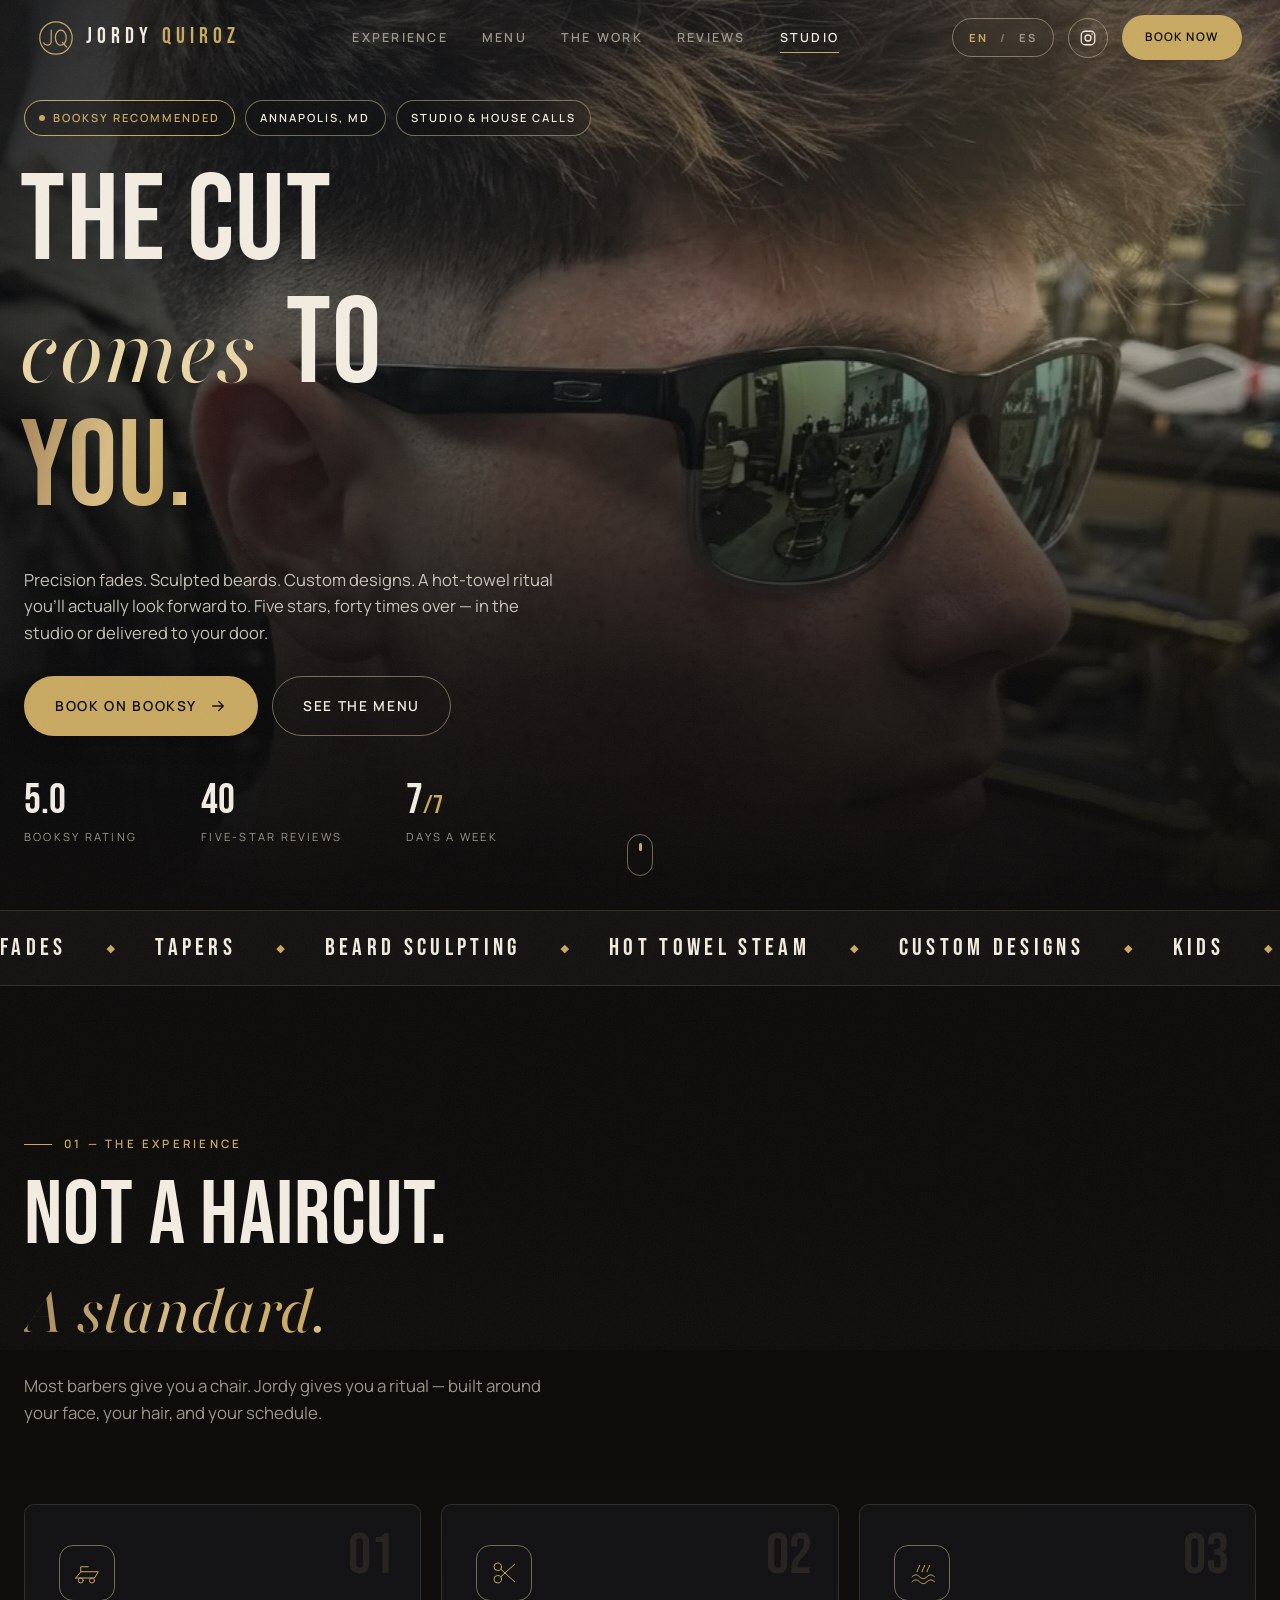
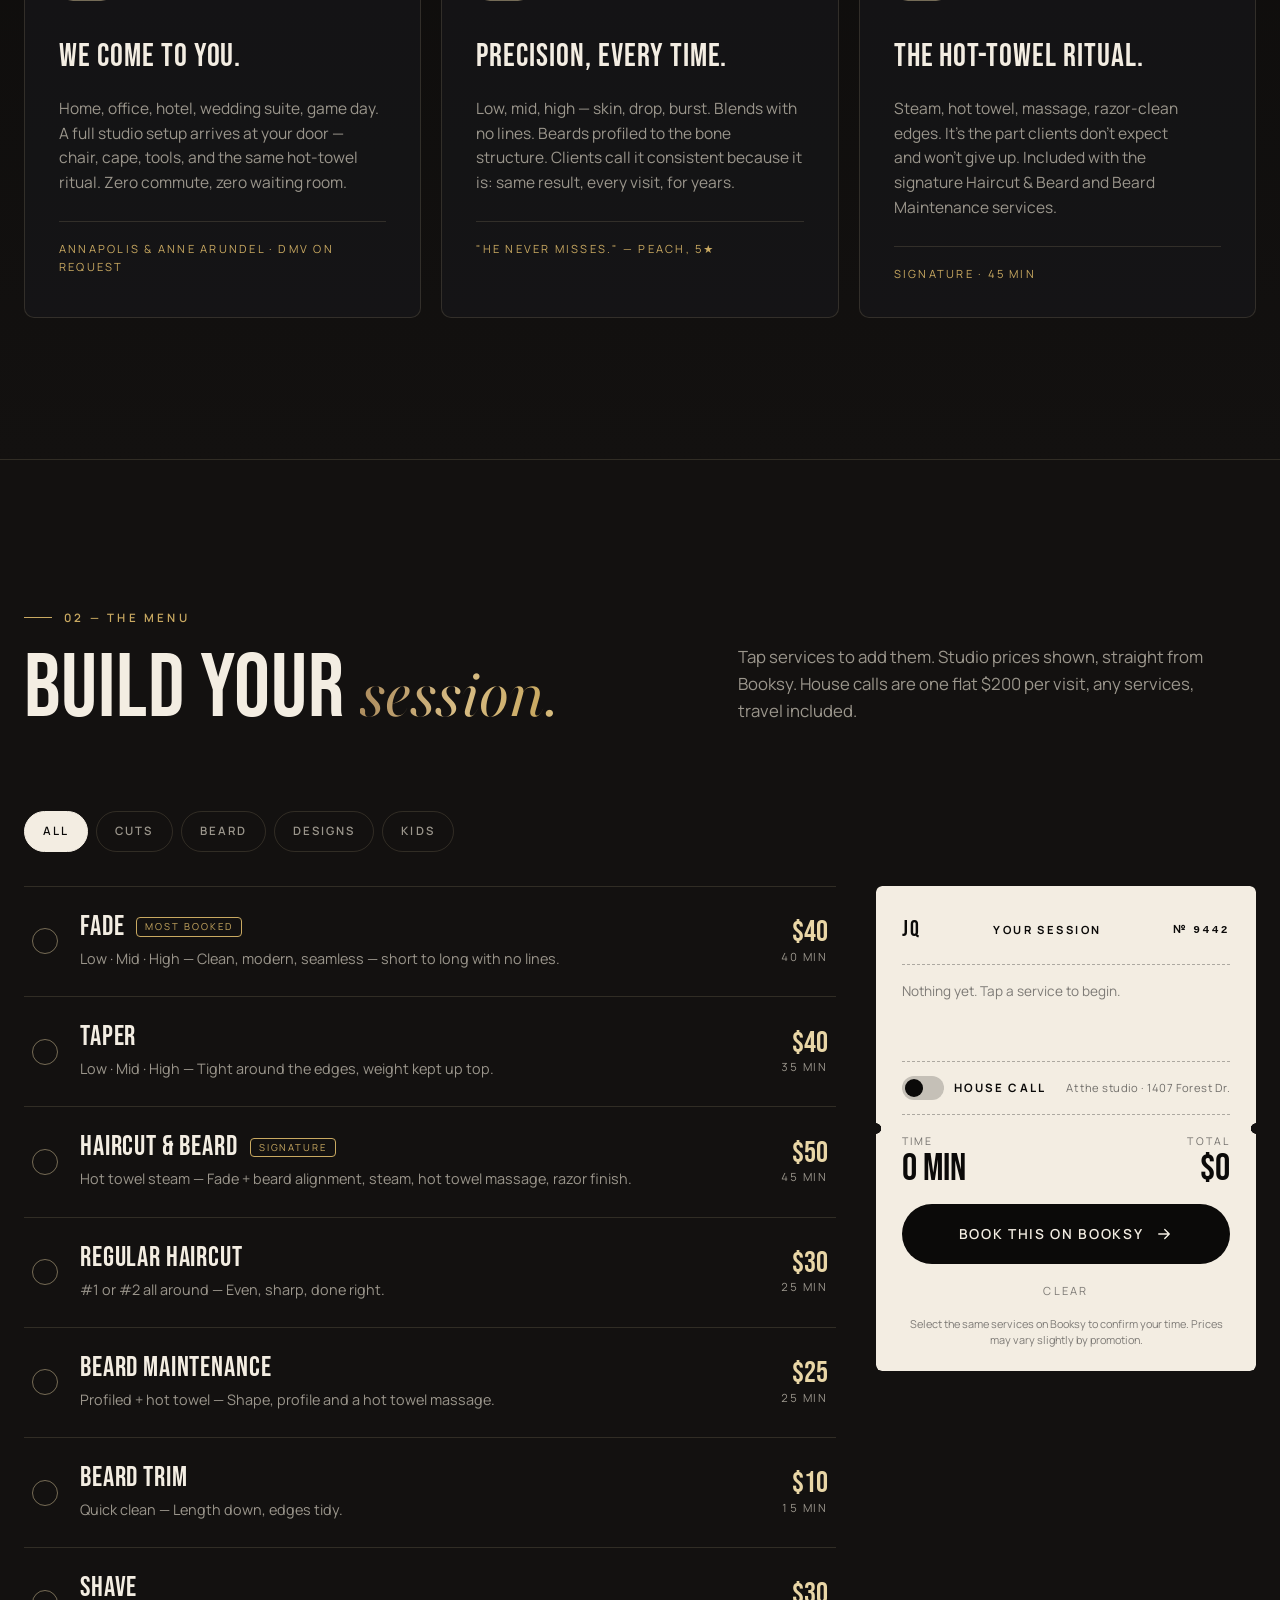
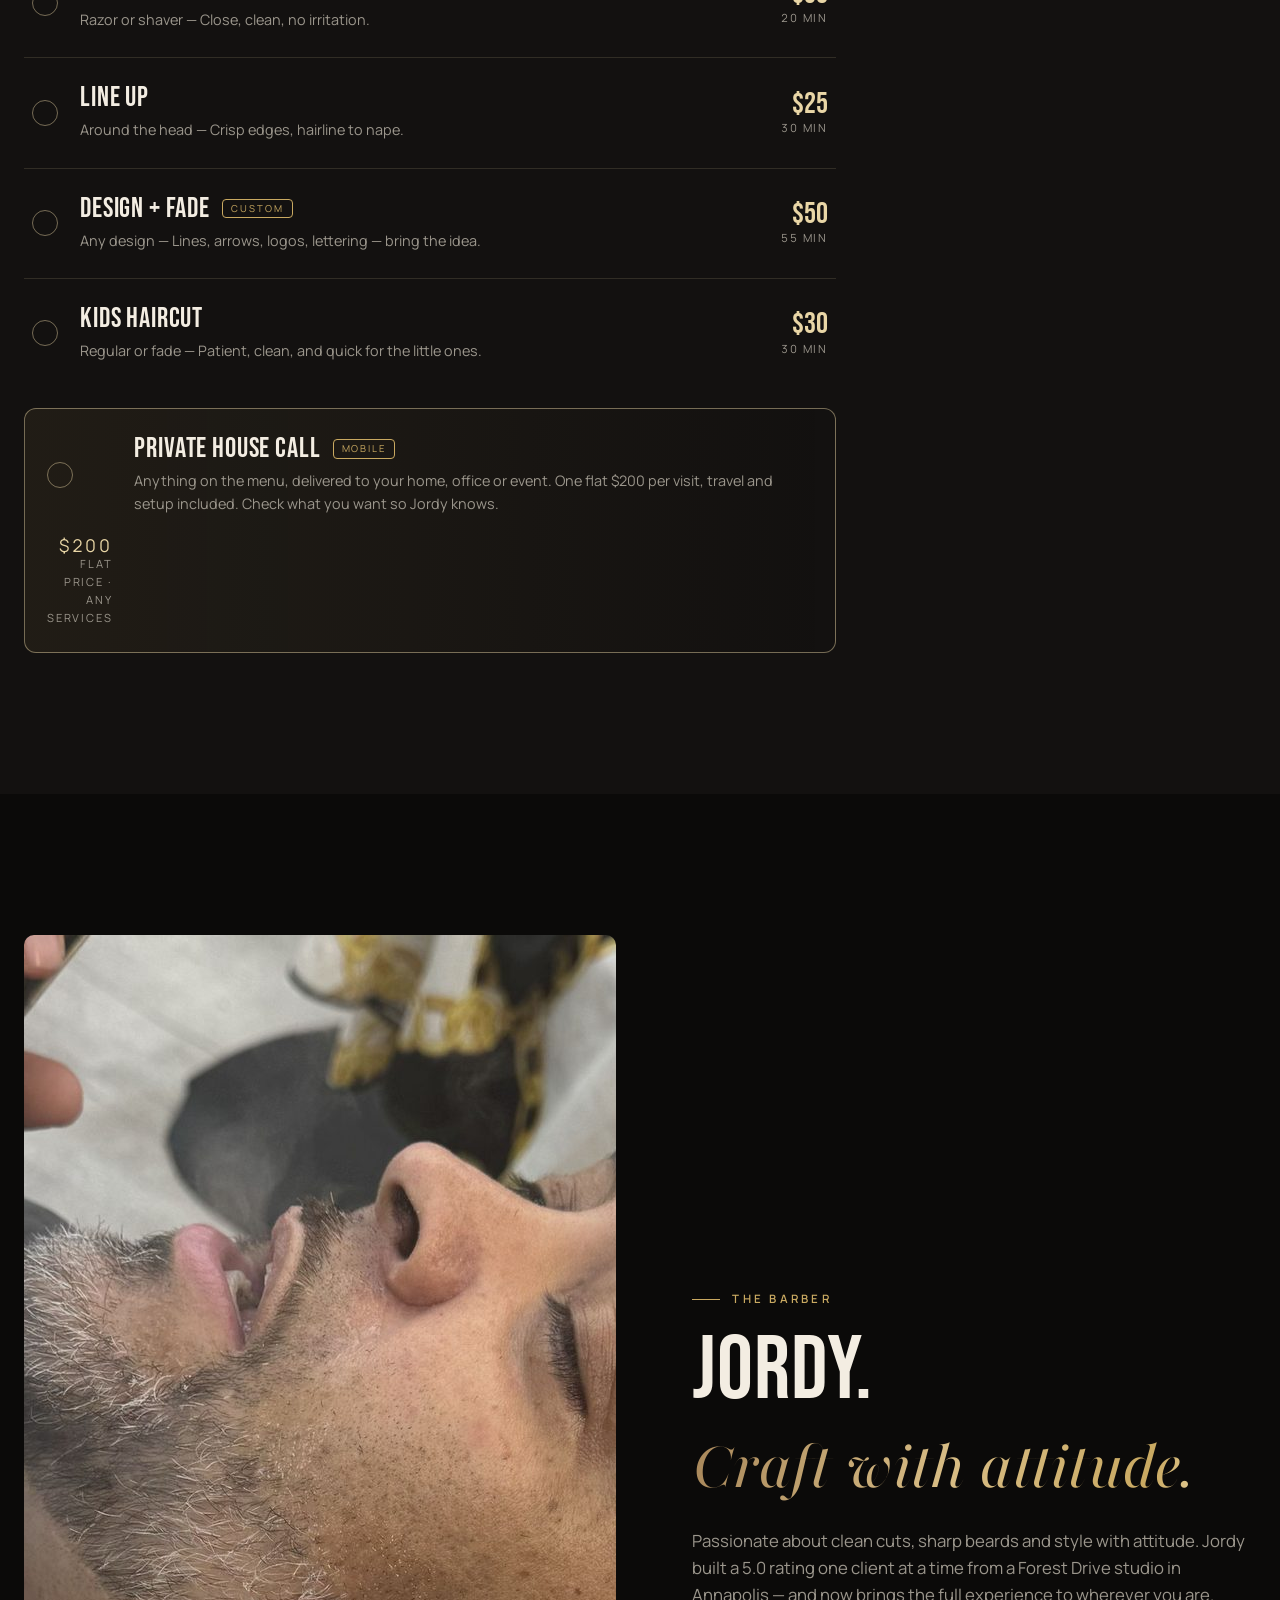
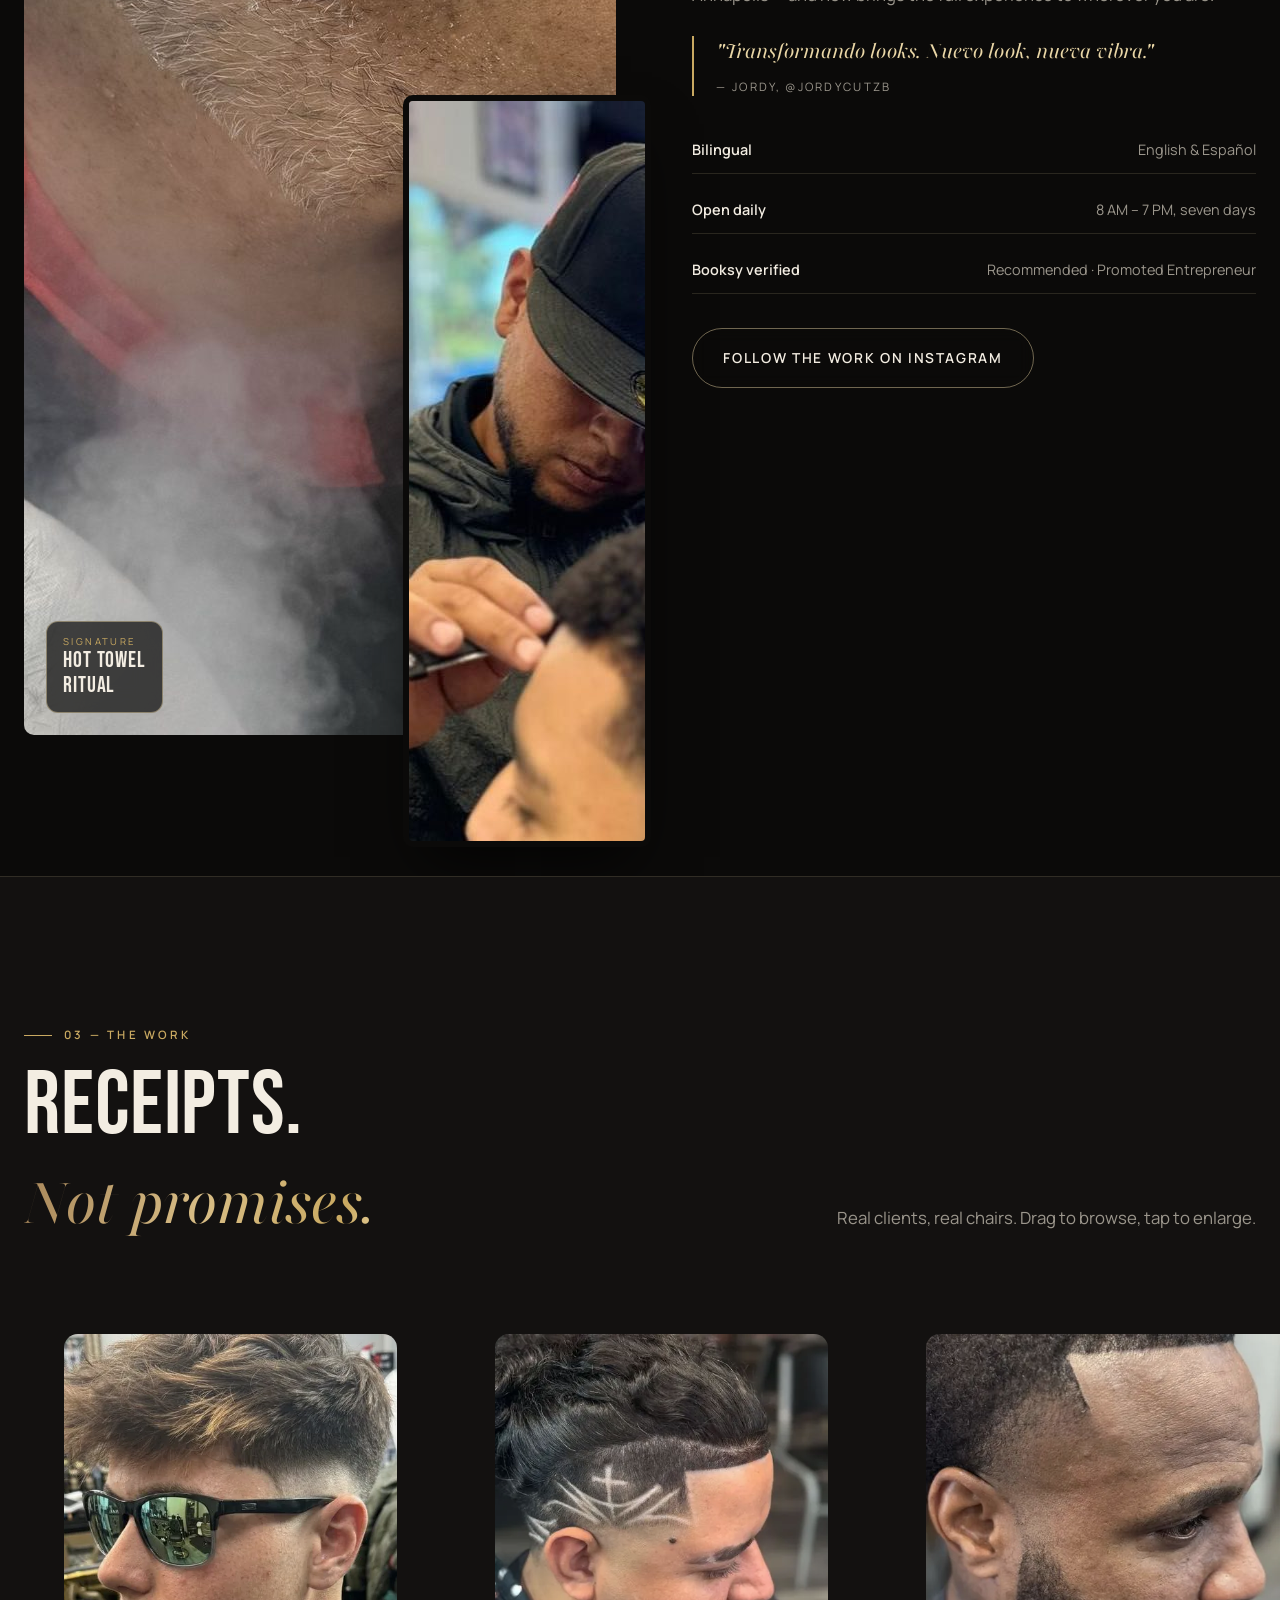
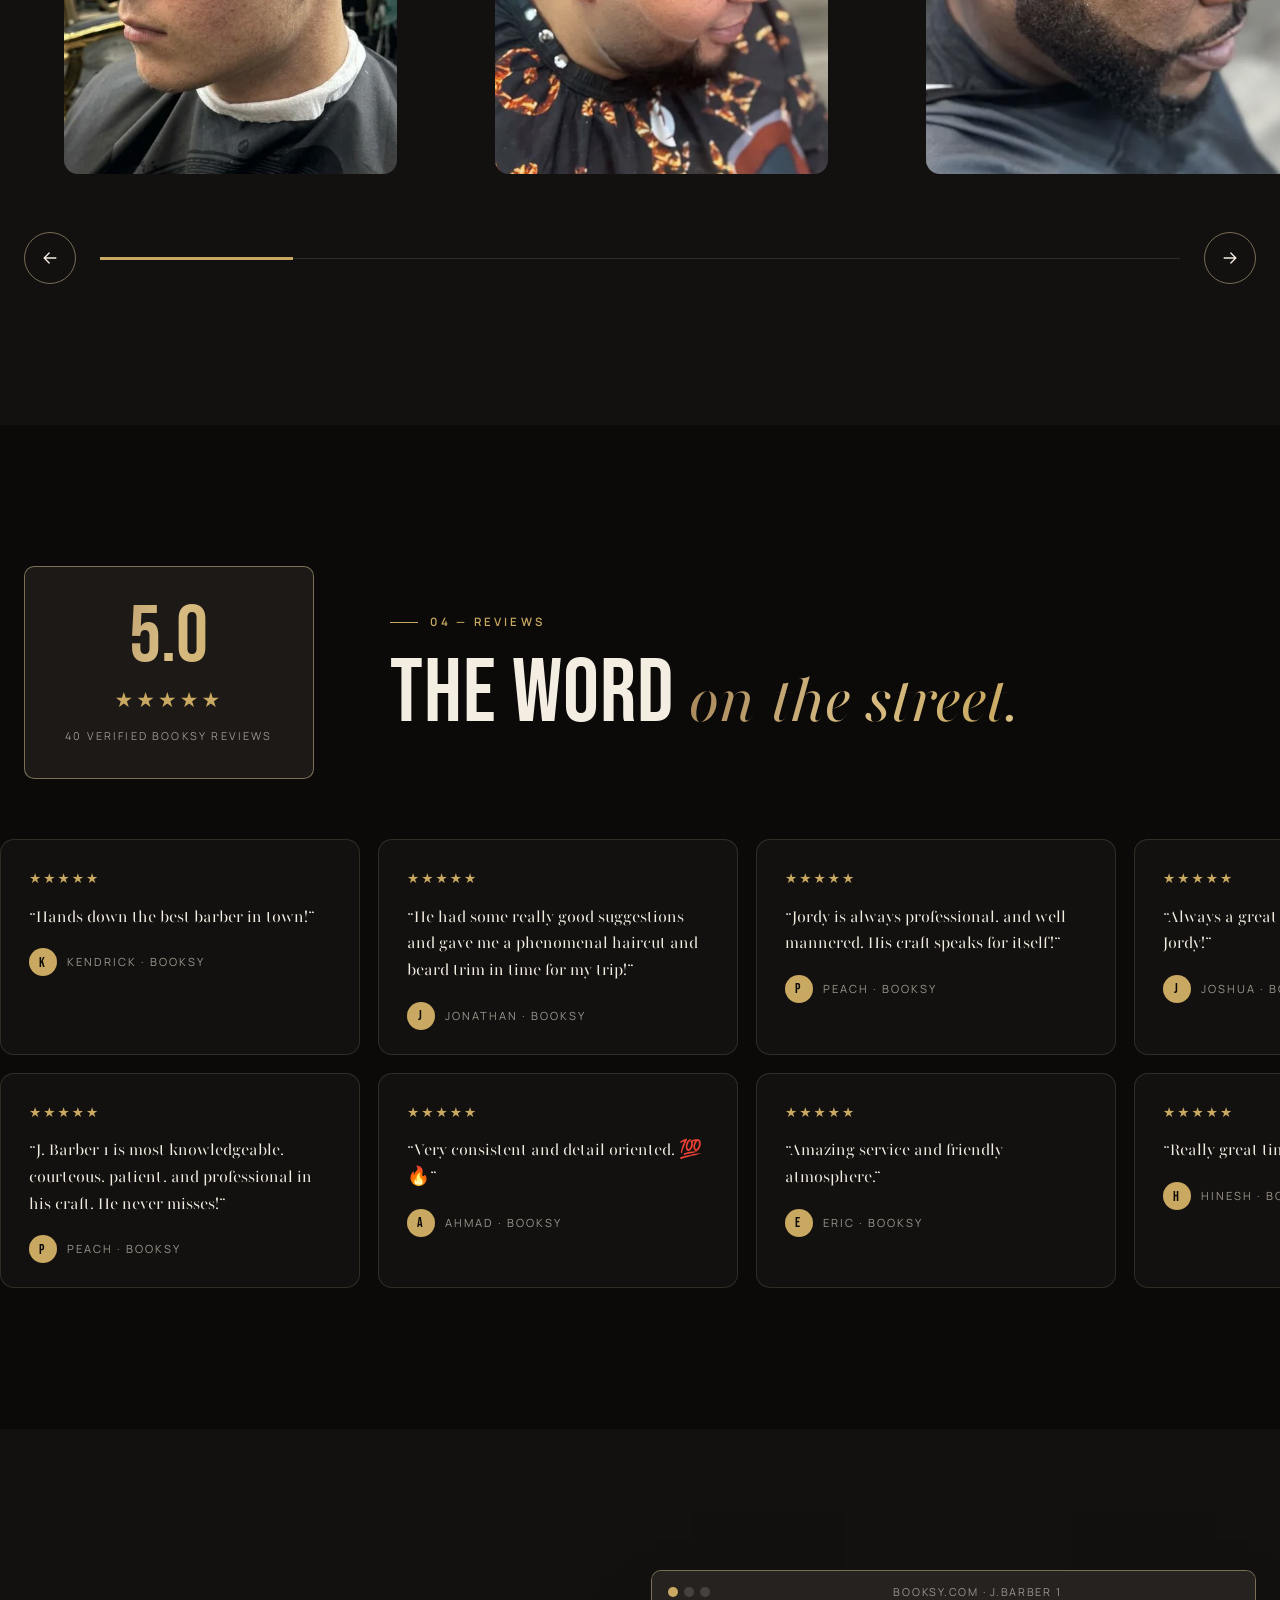
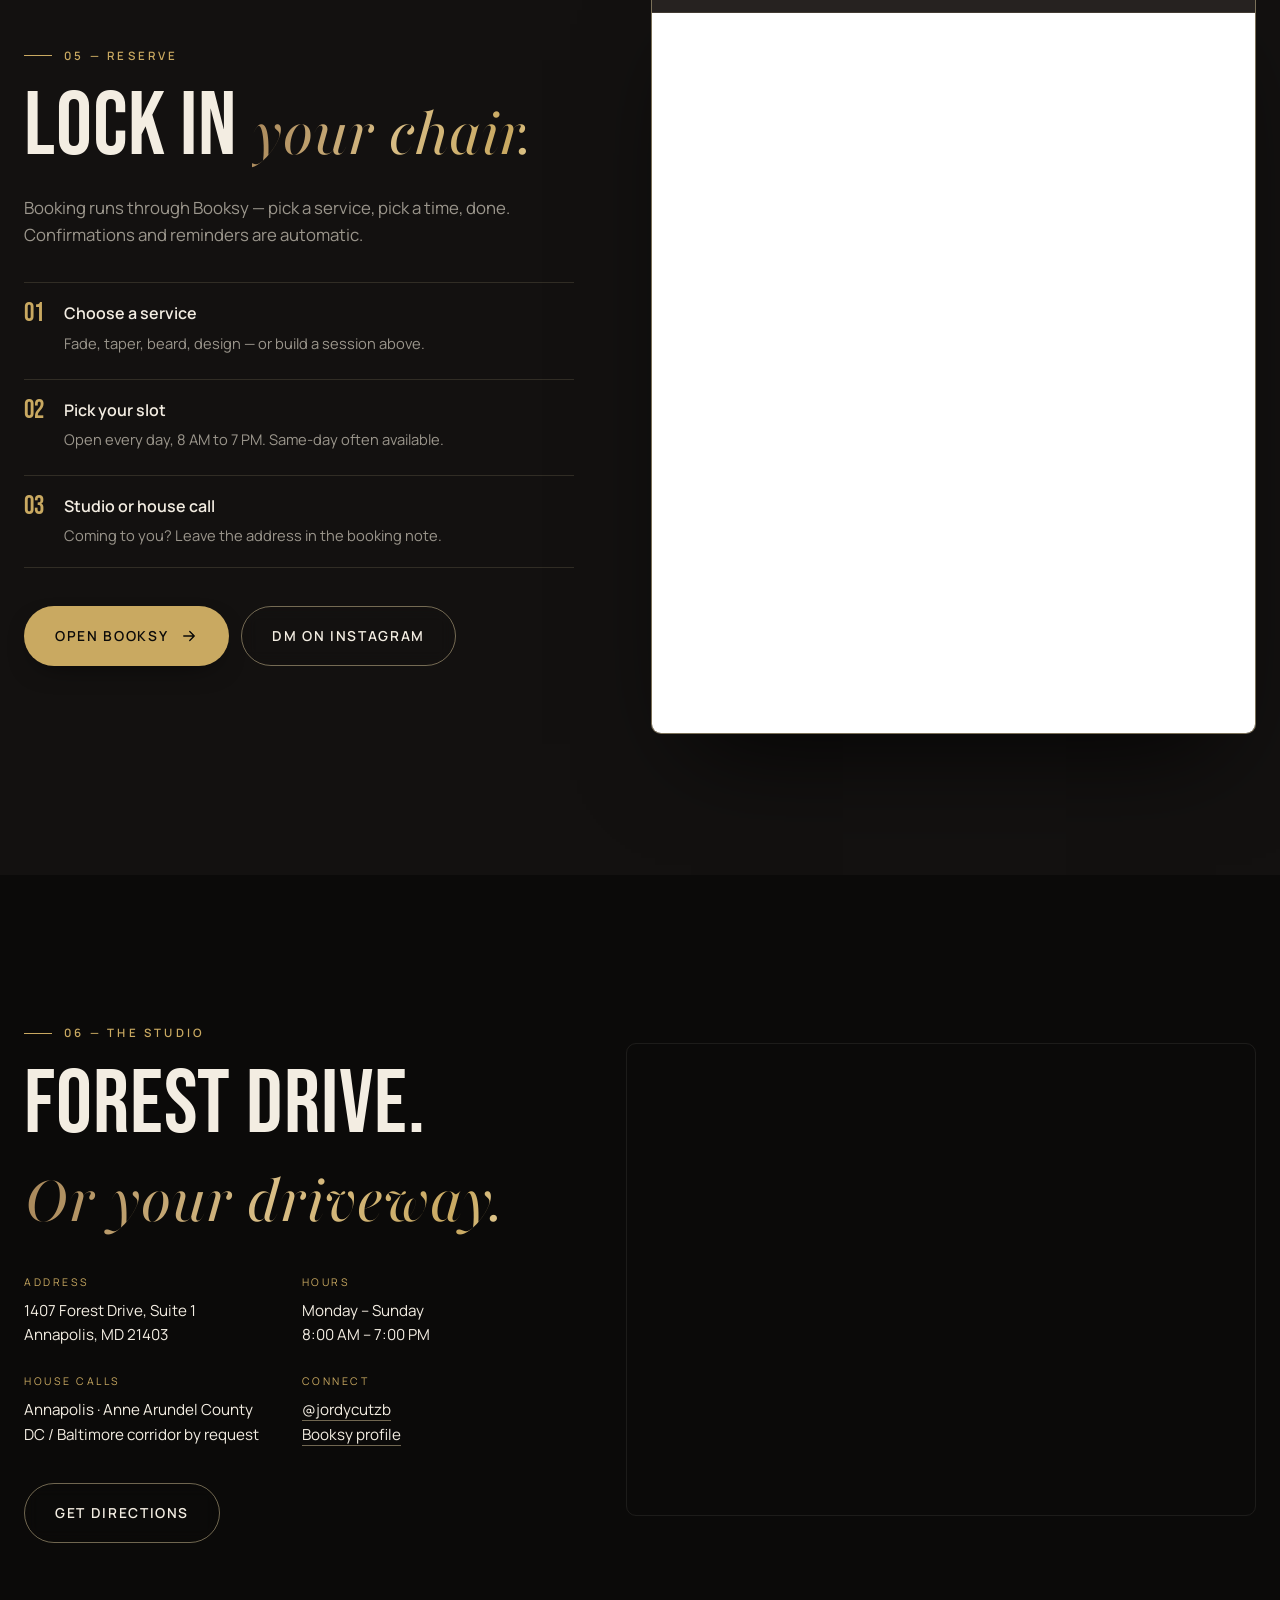
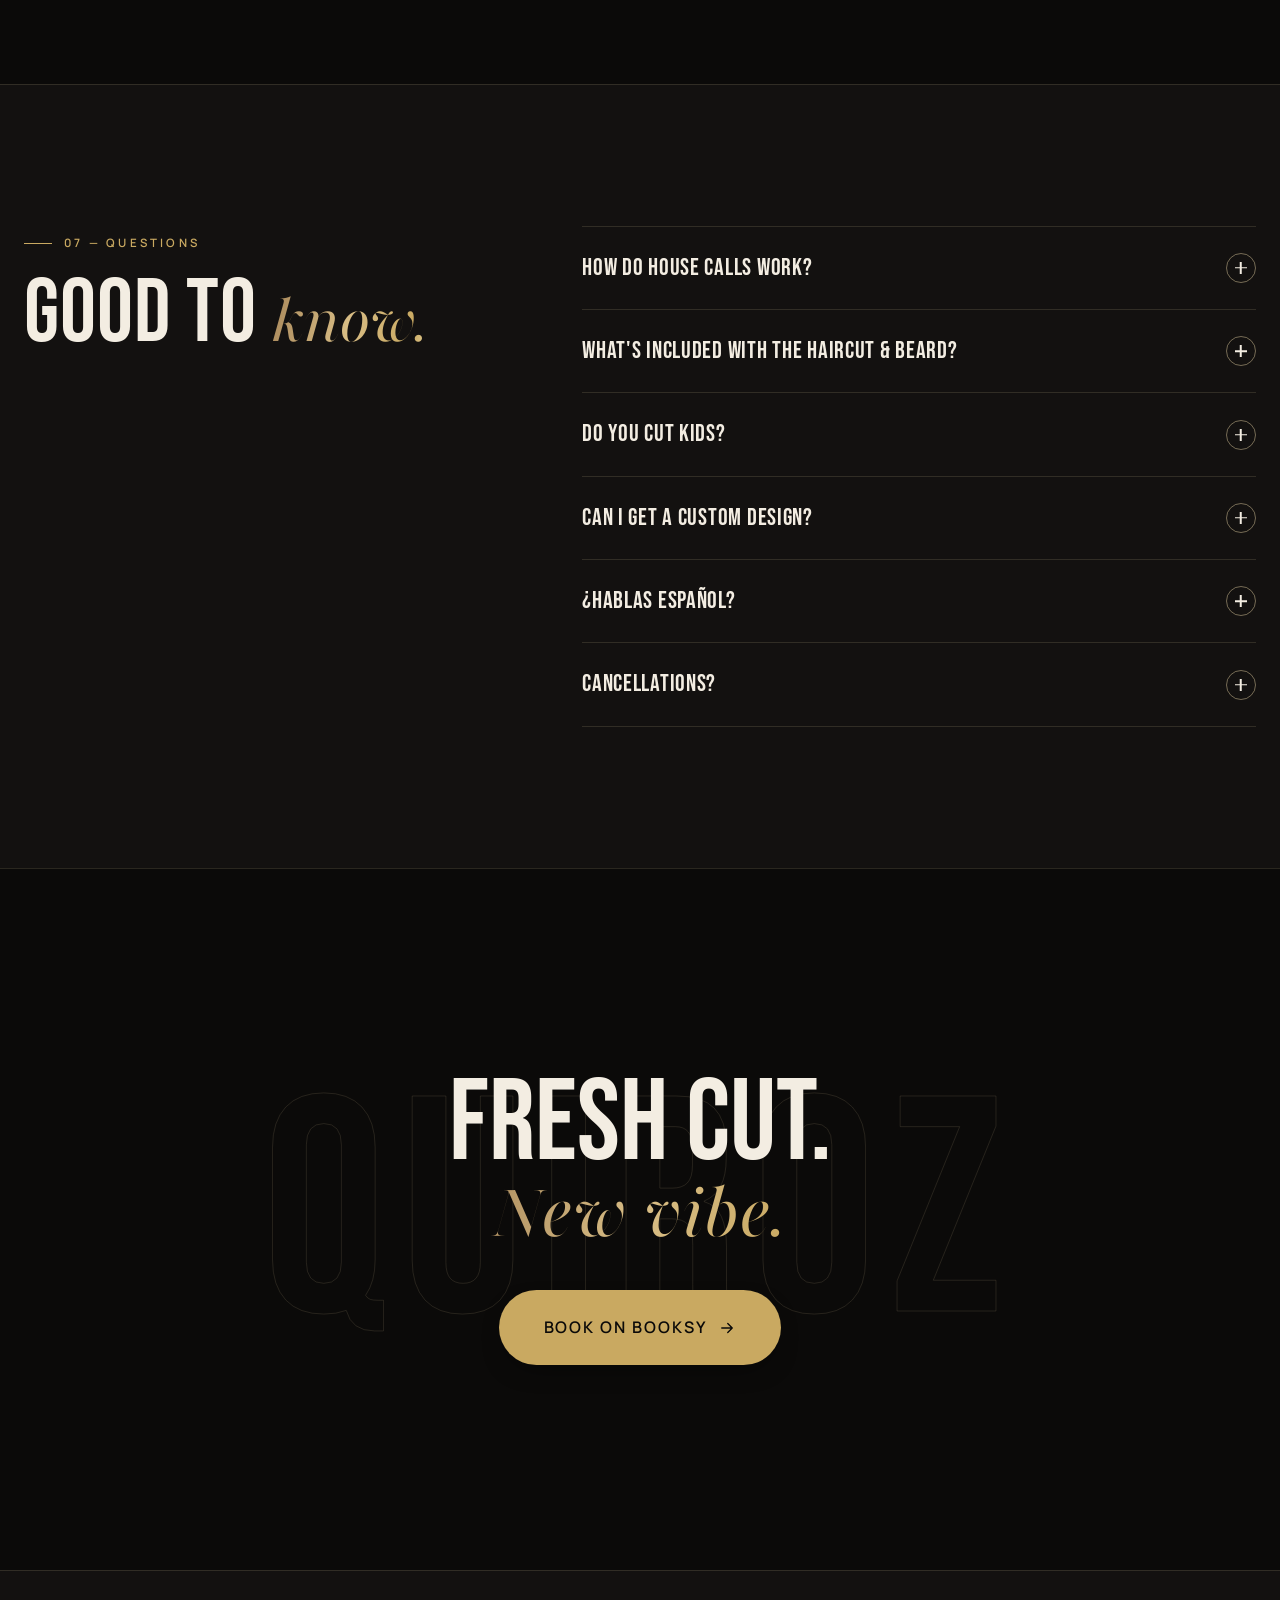
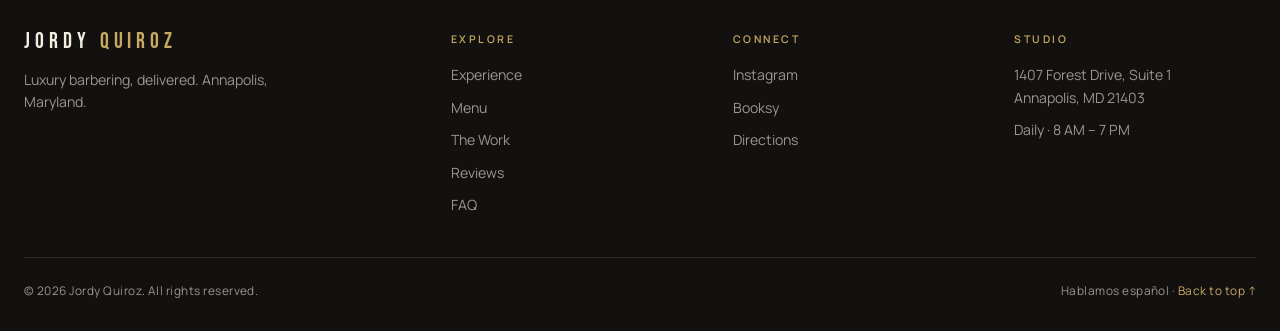
==== commit 2b641191: "Set up Jordy's Google presence as his own mobile business Jordy rents a chair inside Mayer Barbersho" ====
--- a/index.html
+++ b/index.html
@@ -45,7 +45,7 @@
         "Jordy Cutz",
         "J.Barber 1"
       ],
-      "description": "Luxury barbering in Annapolis, Maryland. Precision fades, sculpted beards, custom designs and a hot-towel ritual — in the studio on Forest Drive or delivered to your door as a private house call.",
+      "description": "Luxury mobile barber serving Annapolis and Anne Arundel County, Maryland. Precision fades, sculpted beards, custom designs and a hot-towel ritual, delivered to your home, office, hotel or event. Studio appointments also available.",
       "url": "https://jordyquiroz.com/",
       "image": [
         "https://jordyquiroz.com/assets/og.jpg",
@@ -60,18 +60,10 @@
       ],
       "address": {
         "@type": "PostalAddress",
-        "streetAddress": "1407 Forest Drive, Suite 1",
         "addressLocality": "Annapolis",
         "addressRegion": "MD",
-        "postalCode": "21403",
         "addressCountry": "US"
       },
-      "geo": {
-        "@type": "GeoCoordinates",
-        "latitude": 38.9635937,
-        "longitude": -76.5126457
-      },
-      "hasMap": "https://www.google.com/maps/dir/?api=1&destination=1407+Forest+Drive+Suite+1+Annapolis+MD+21403",
       "areaServed": [
         {
           "@type": "City",
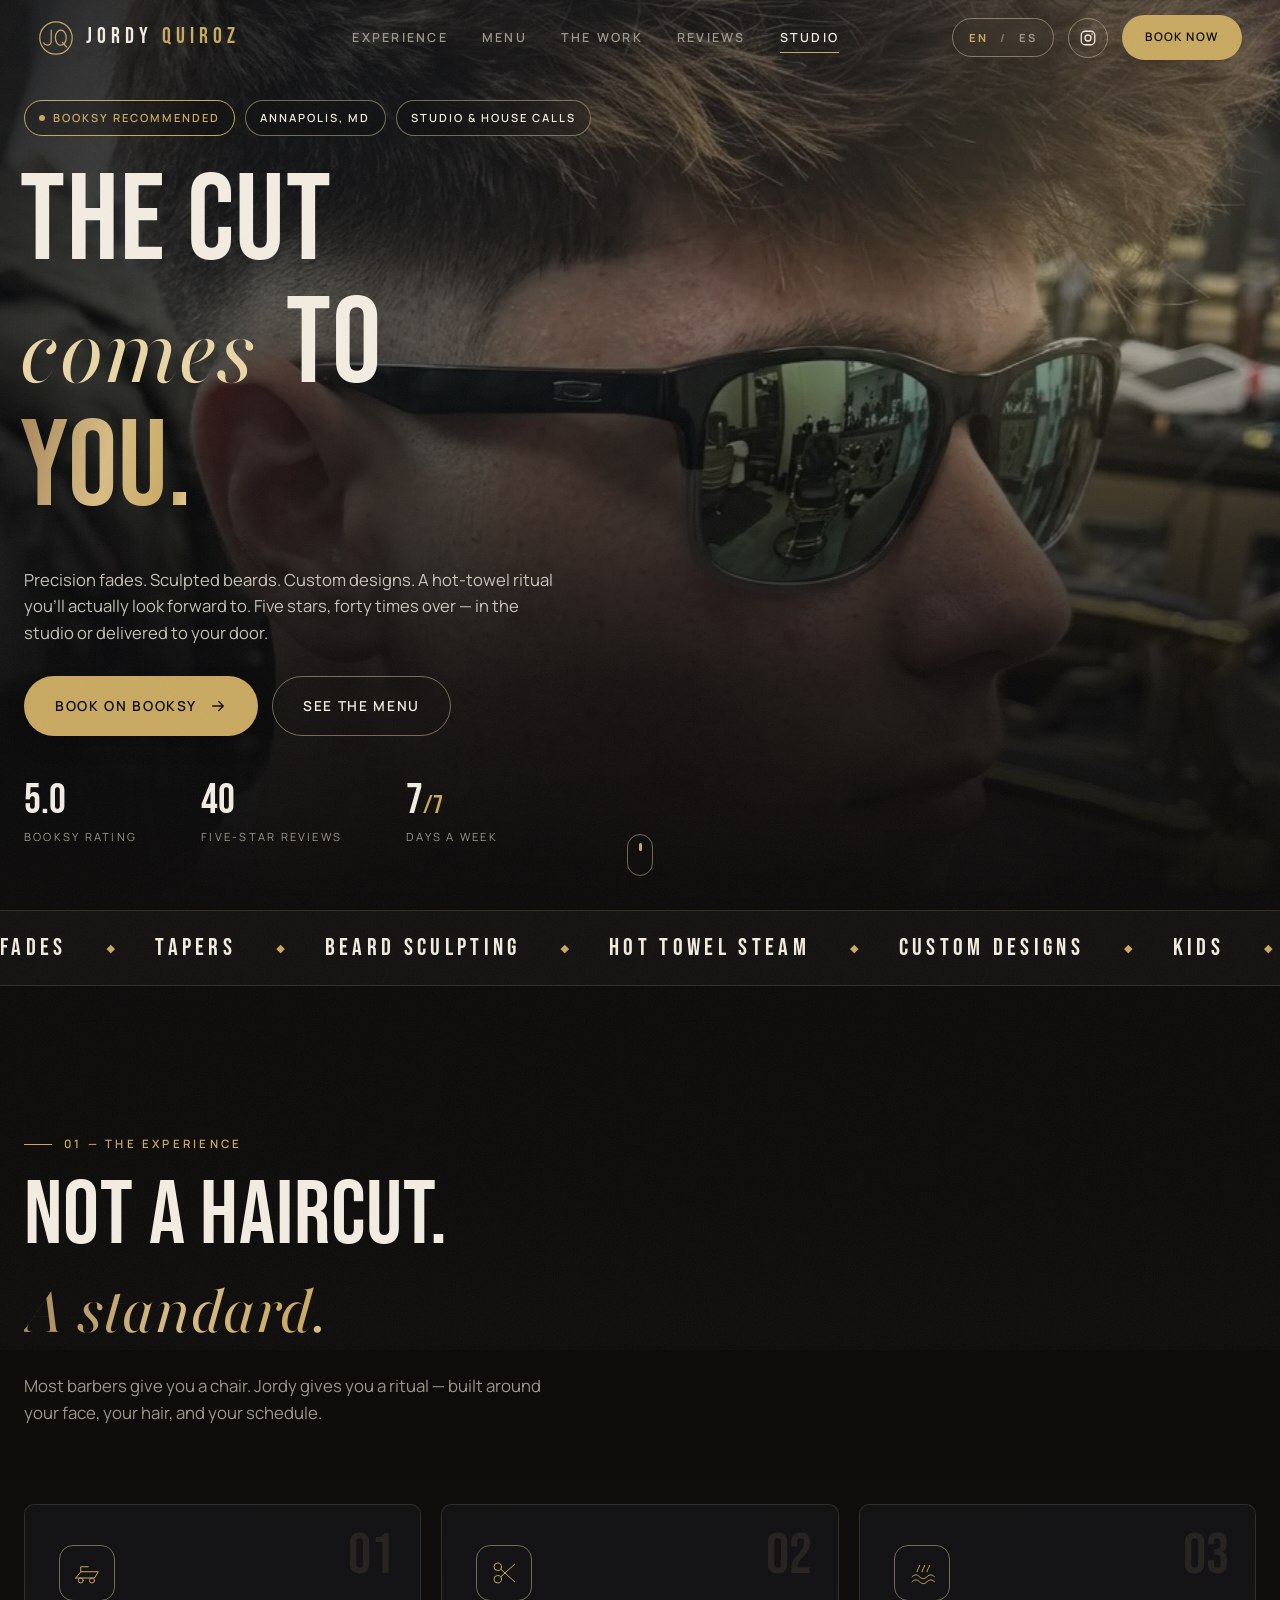
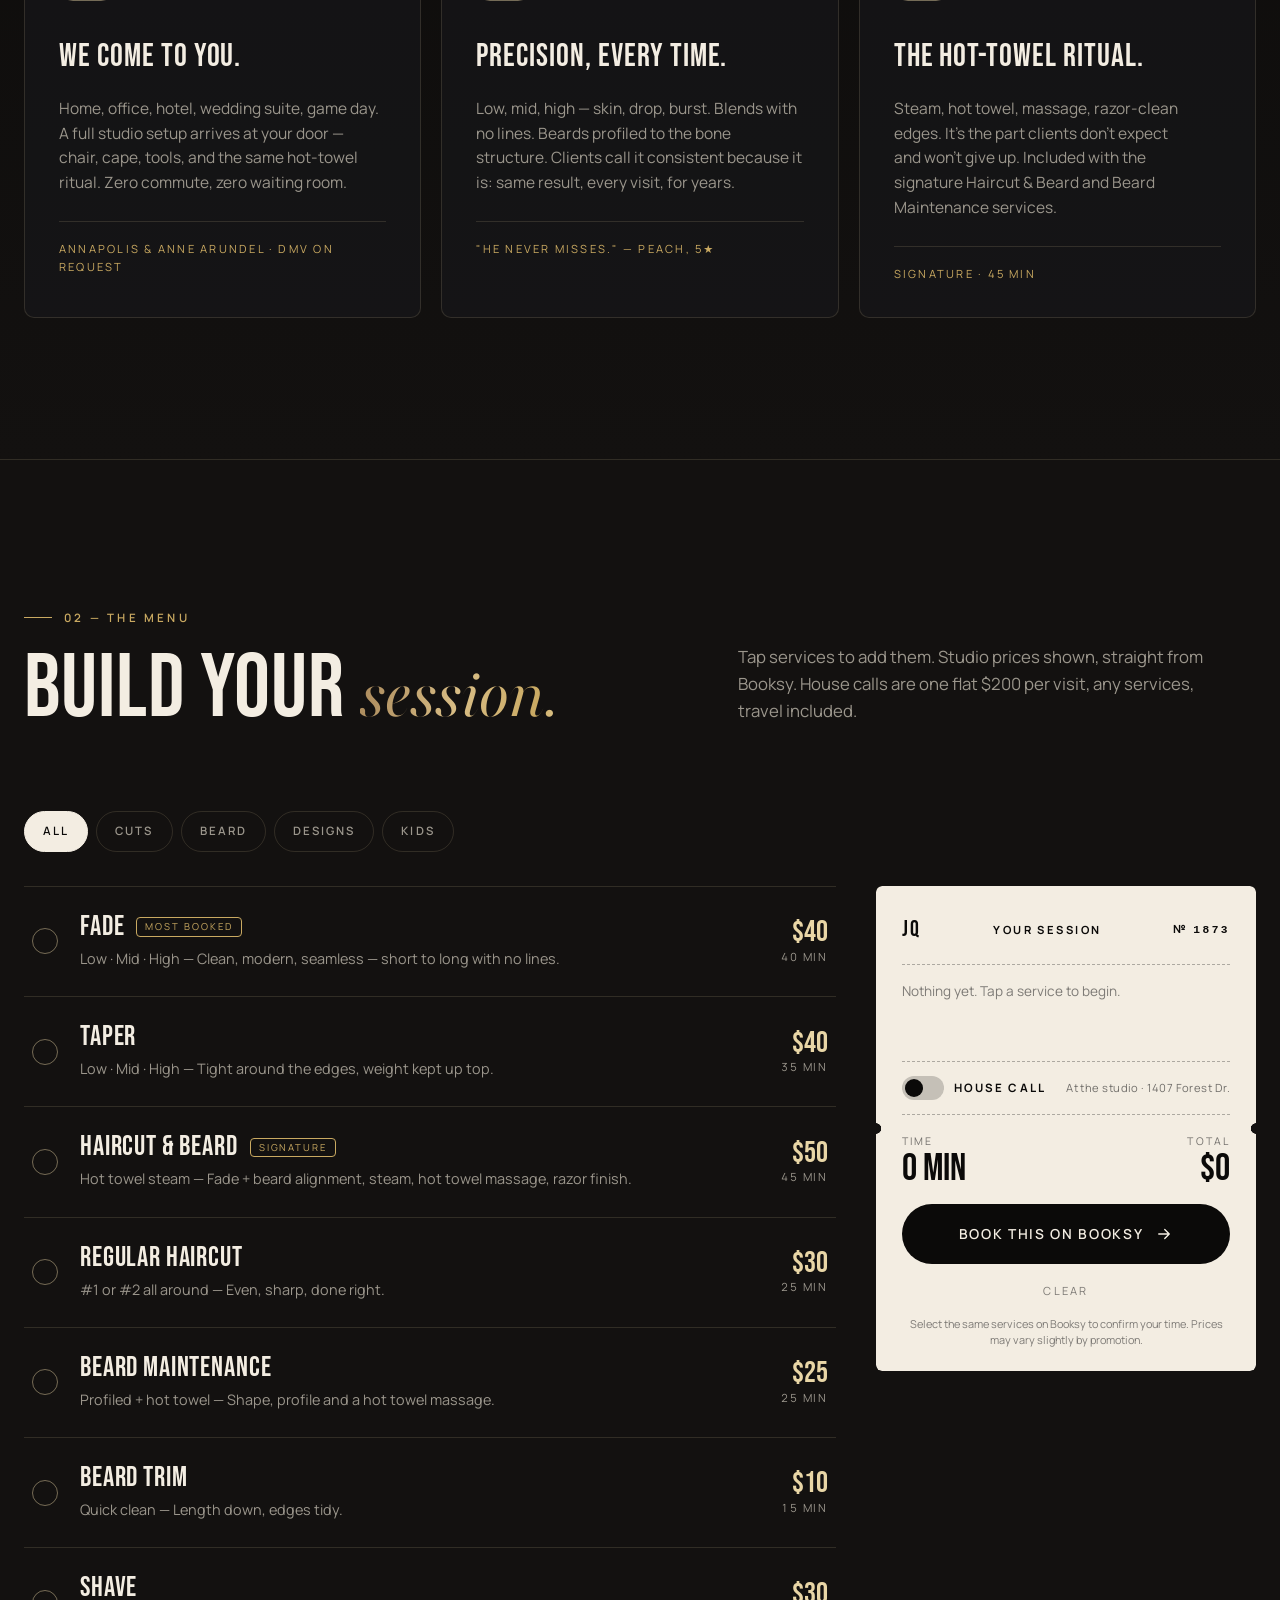
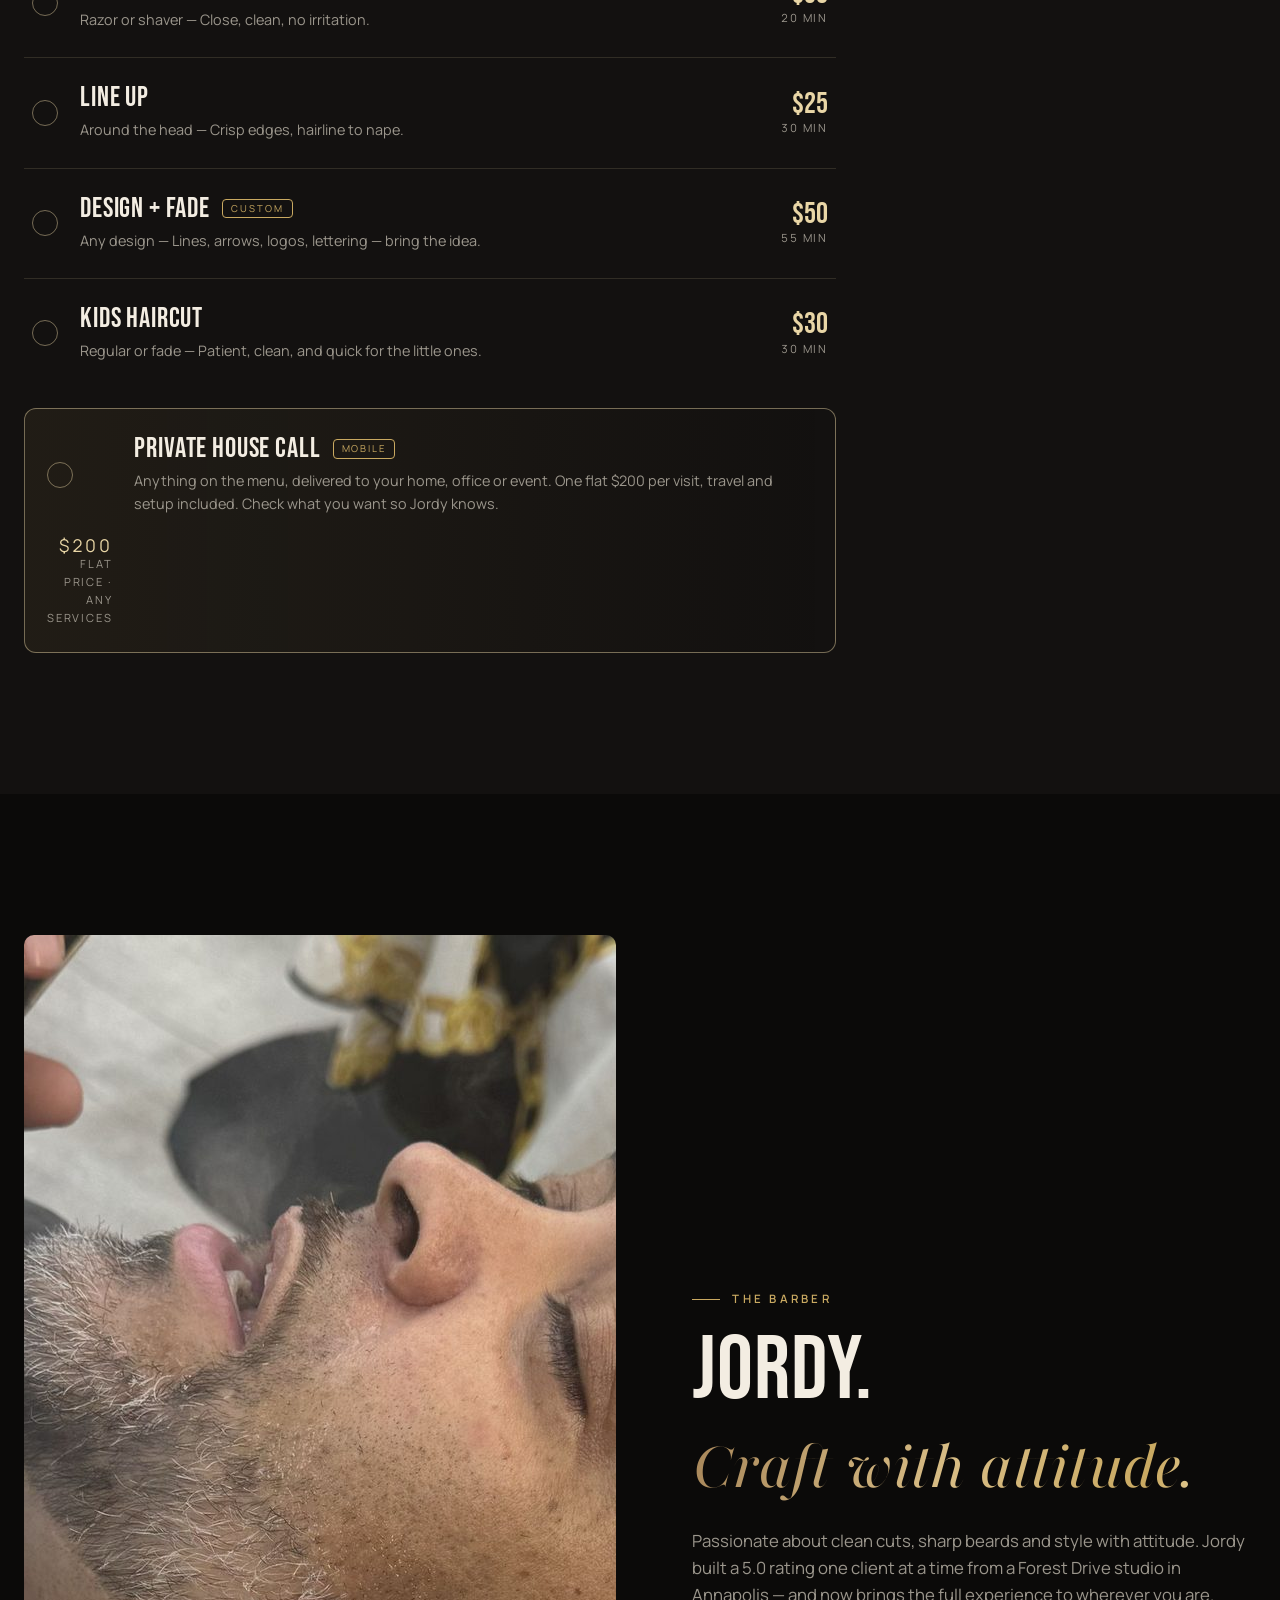
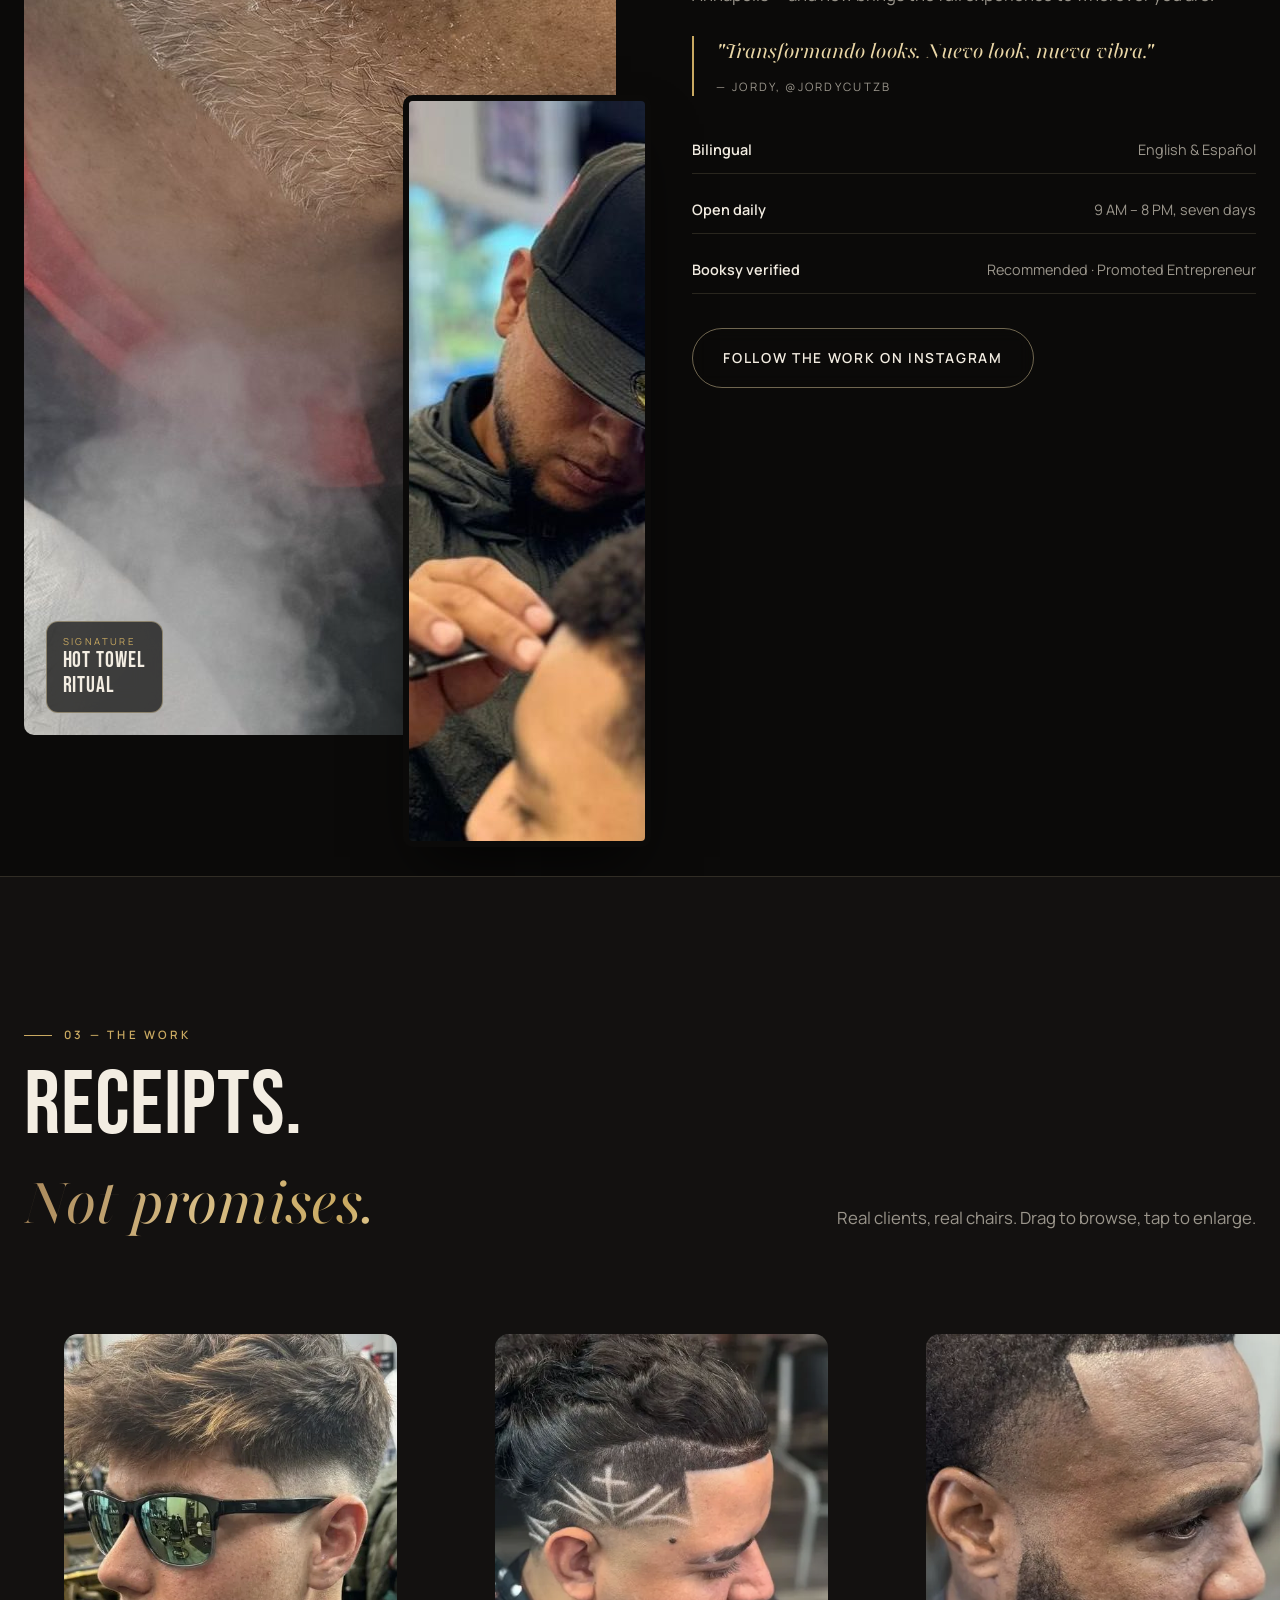
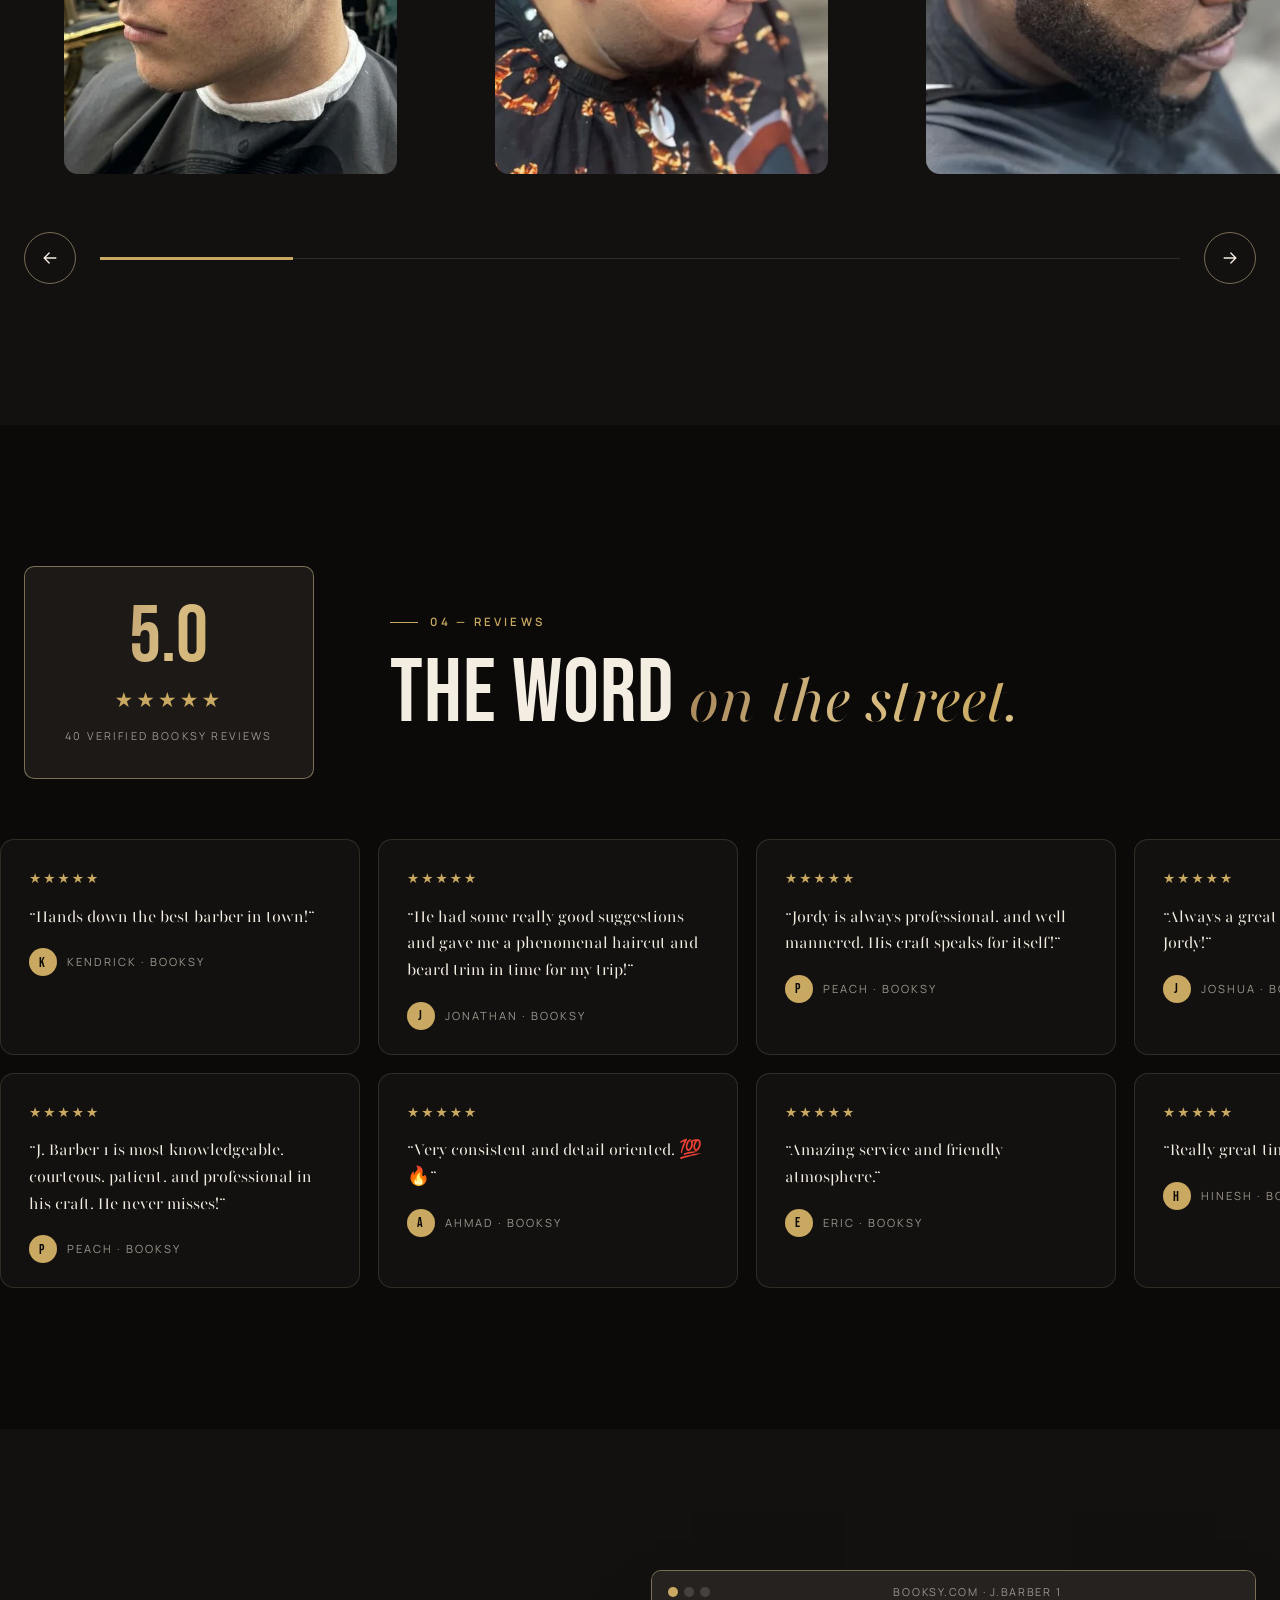
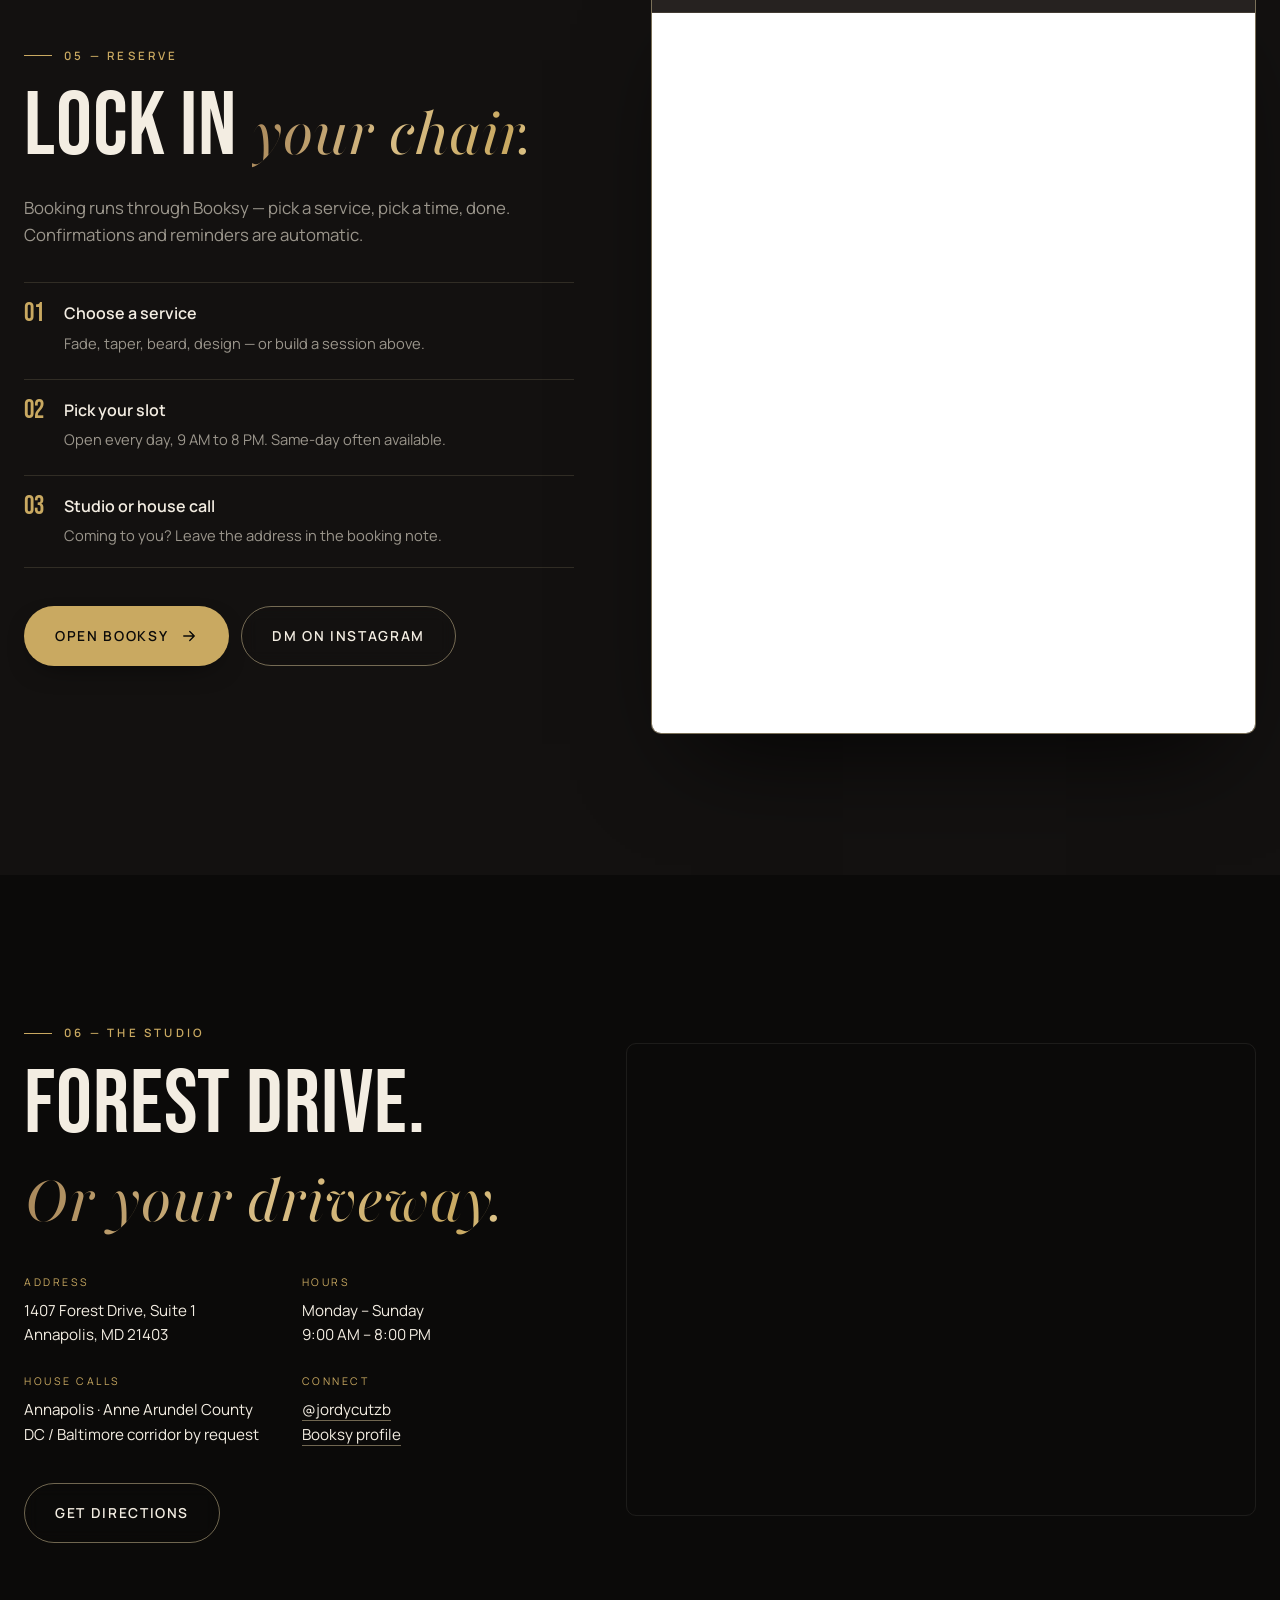
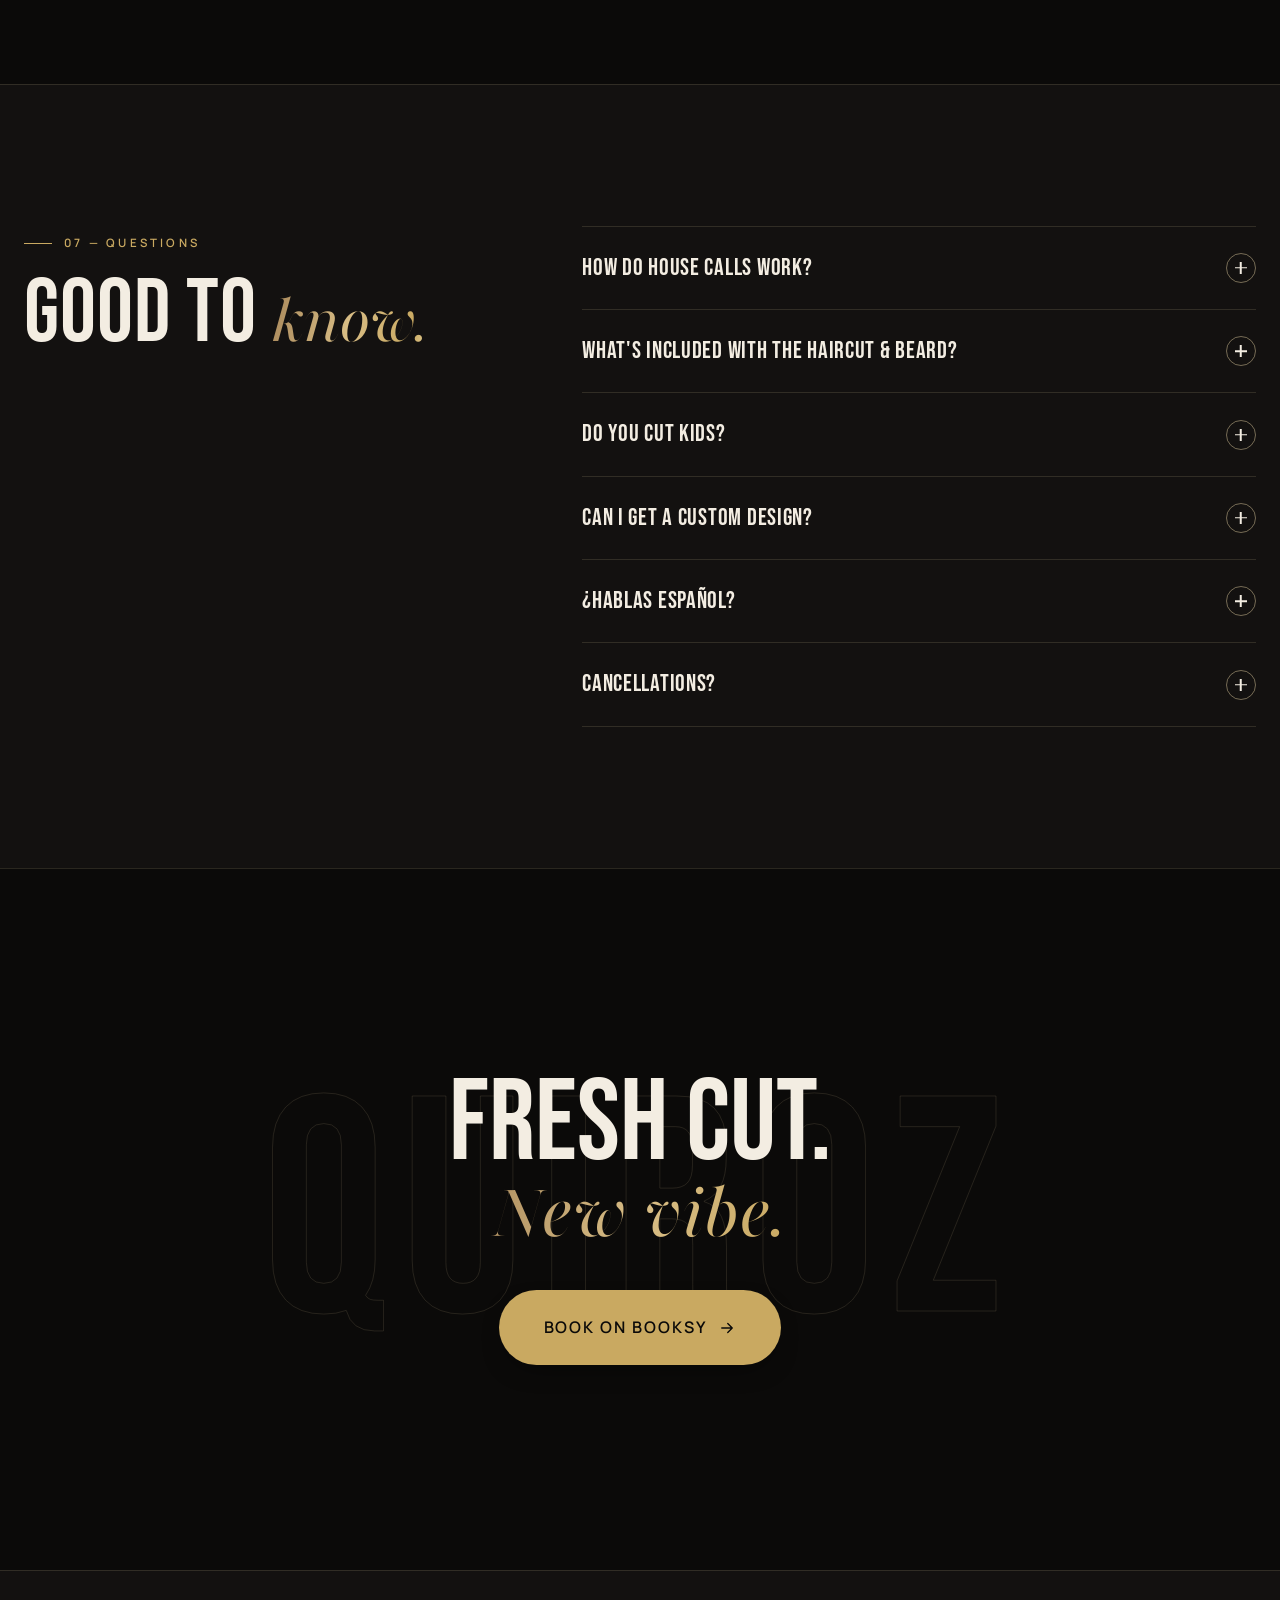
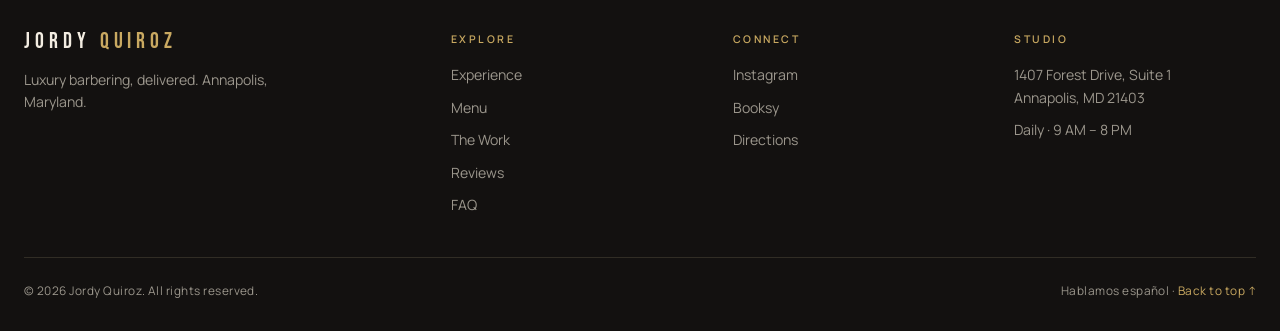
==== commit edfa6fcd: "Correct hours to 9 AM-8 PM; Spanish setup guide; phone belongs to Mayer - Hours are 9 AM to 8 PM eve" ====
--- a/index.html
+++ b/index.html
@@ -138,8 +138,8 @@
             "Saturday",
             "Sunday"
           ],
-          "opens": "08:00",
-          "closes": "19:00"
+          "opens": "09:00",
+          "closes": "20:00"
         }
       ],
       "sameAs": [
@@ -703,7 +703,7 @@
           </blockquote>
           <ul class="feature__list reveal">
             <li><b data-i18n="feat.l1k">Bilingual</b><span data-i18n="feat.l1v">English &amp; Español</span></li>
-            <li><b data-i18n="feat.l2k">Open daily</b><span data-i18n="feat.l2v">8 AM – 7 PM, seven days</span></li>
+            <li><b data-i18n="feat.l2k">Open daily</b><span data-i18n="feat.l2v">9 AM – 8 PM, seven days</span></li>
             <li><b data-i18n="feat.l3k">Booksy verified</b><span data-i18n="feat.l3v">Recommended · Promoted Entrepreneur</span></li>
           </ul>
           <a href="https://www.instagram.com/jordycutzb" target="_blank" rel="noopener" class="btn btn--ghost magnetic reveal" data-cursor="link"><span data-i18n="feat.ig">Follow the work on Instagram</span></a>
@@ -762,7 +762,7 @@
           <p class="lede reveal" data-i18n="book.lede">Booking runs through Booksy — pick a service, pick a time, done. Confirmations and reminders are automatic.</p>
           <ol class="steps reveal">
             <li><b>01</b><div><strong data-i18n="book.s1k">Choose a service</strong><span data-i18n="book.s1v">Fade, taper, beard, design — or build a session above.</span></div></li>
-            <li><b>02</b><div><strong data-i18n="book.s2k">Pick your slot</strong><span data-i18n="book.s2v">Open every day, 8 AM to 7 PM. Same-day often available.</span></div></li>
+            <li><b>02</b><div><strong data-i18n="book.s2k">Pick your slot</strong><span data-i18n="book.s2v">Open every day, 9 AM to 8 PM. Same-day often available.</span></div></li>
             <li><b>03</b><div><strong data-i18n="book.s3k">Studio or house call</strong><span data-i18n="book.s3v">Coming to you? Leave the address in the booking note.</span></div></li>
           </ol>
           <div class="book__btns reveal">
@@ -793,7 +793,7 @@
           <h2 class="h2 reveal" data-i18n="studio.title">Forest Drive.<br><em>Or your driveway.</em></h2>
           <dl class="studio__dl reveal">
             <div><dt data-i18n="studio.addr">Address</dt><dd>1407 Forest Drive, Suite 1<br>Annapolis, MD 21403</dd></div>
-            <div><dt data-i18n="studio.hours">Hours</dt><dd data-i18n="studio.hoursV">Monday – Sunday<br>8:00 AM – 7:00 PM</dd></div>
+            <div><dt data-i18n="studio.hours">Hours</dt><dd data-i18n="studio.hoursV">Monday – Sunday<br>9:00 AM – 8:00 PM</dd></div>
             <div><dt data-i18n="studio.house">House calls</dt><dd data-i18n="studio.houseV">Annapolis · Anne Arundel County<br>DC / Baltimore corridor by request</dd></div>
             <div><dt data-i18n="studio.connect">Connect</dt><dd><a href="https://www.instagram.com/jordycutzb" target="_blank" rel="noopener">@jordycutzb</a><br><a href="https://booksy.com/en-us/1071238_j-barber-1_barber-shop_22531_annapolis" target="_blank" rel="noopener" class="js-booksy" data-i18n="studio.booksy">Booksy profile</a></dd></div>
           </dl>
@@ -872,7 +872,7 @@
       <div class="footer__col">
         <h4 data-i18n="foot.studio">Studio</h4>
         <span>1407 Forest Drive, Suite 1<br>Annapolis, MD 21403</span>
-        <span data-i18n="foot.hours">Daily · 8 AM – 7 PM</span>
+        <span data-i18n="foot.hours">Daily · 9 AM – 8 PM</span>
       </div>
     </div>
     <div class="container footer__bottom">
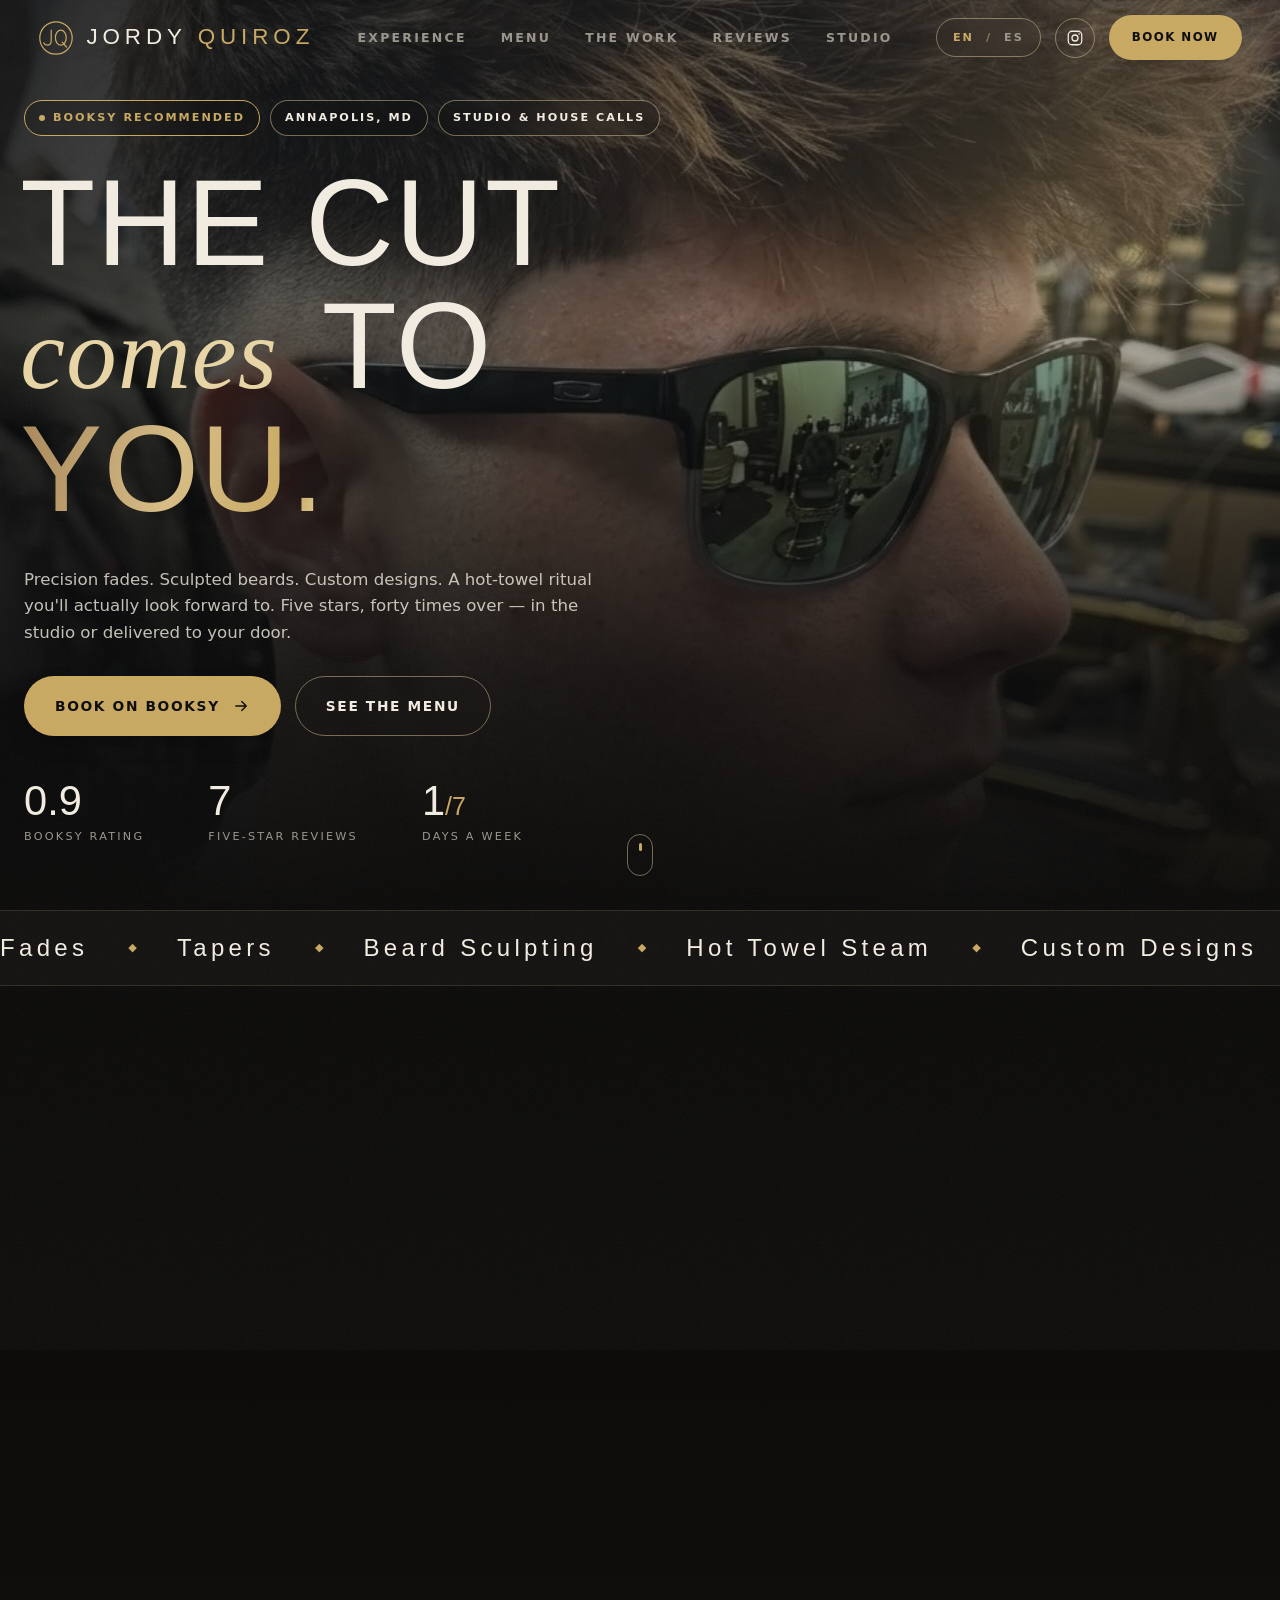
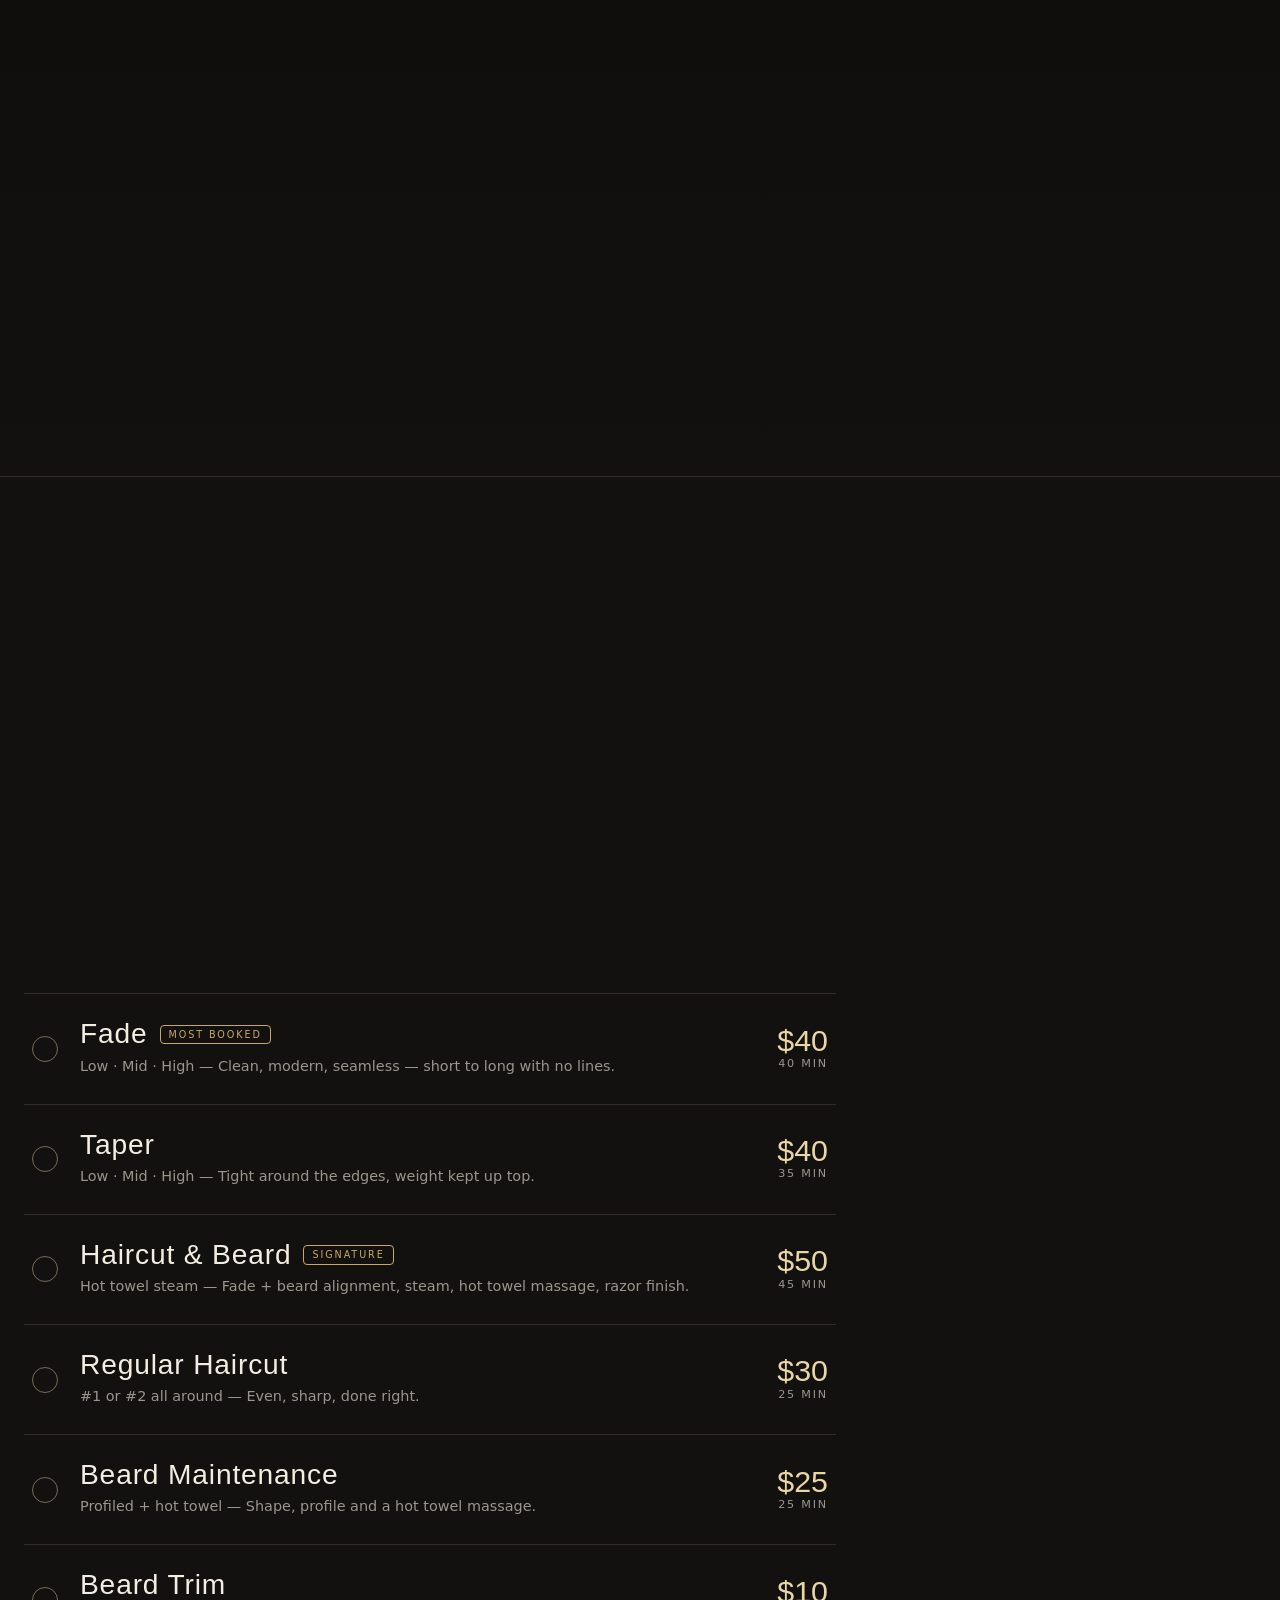
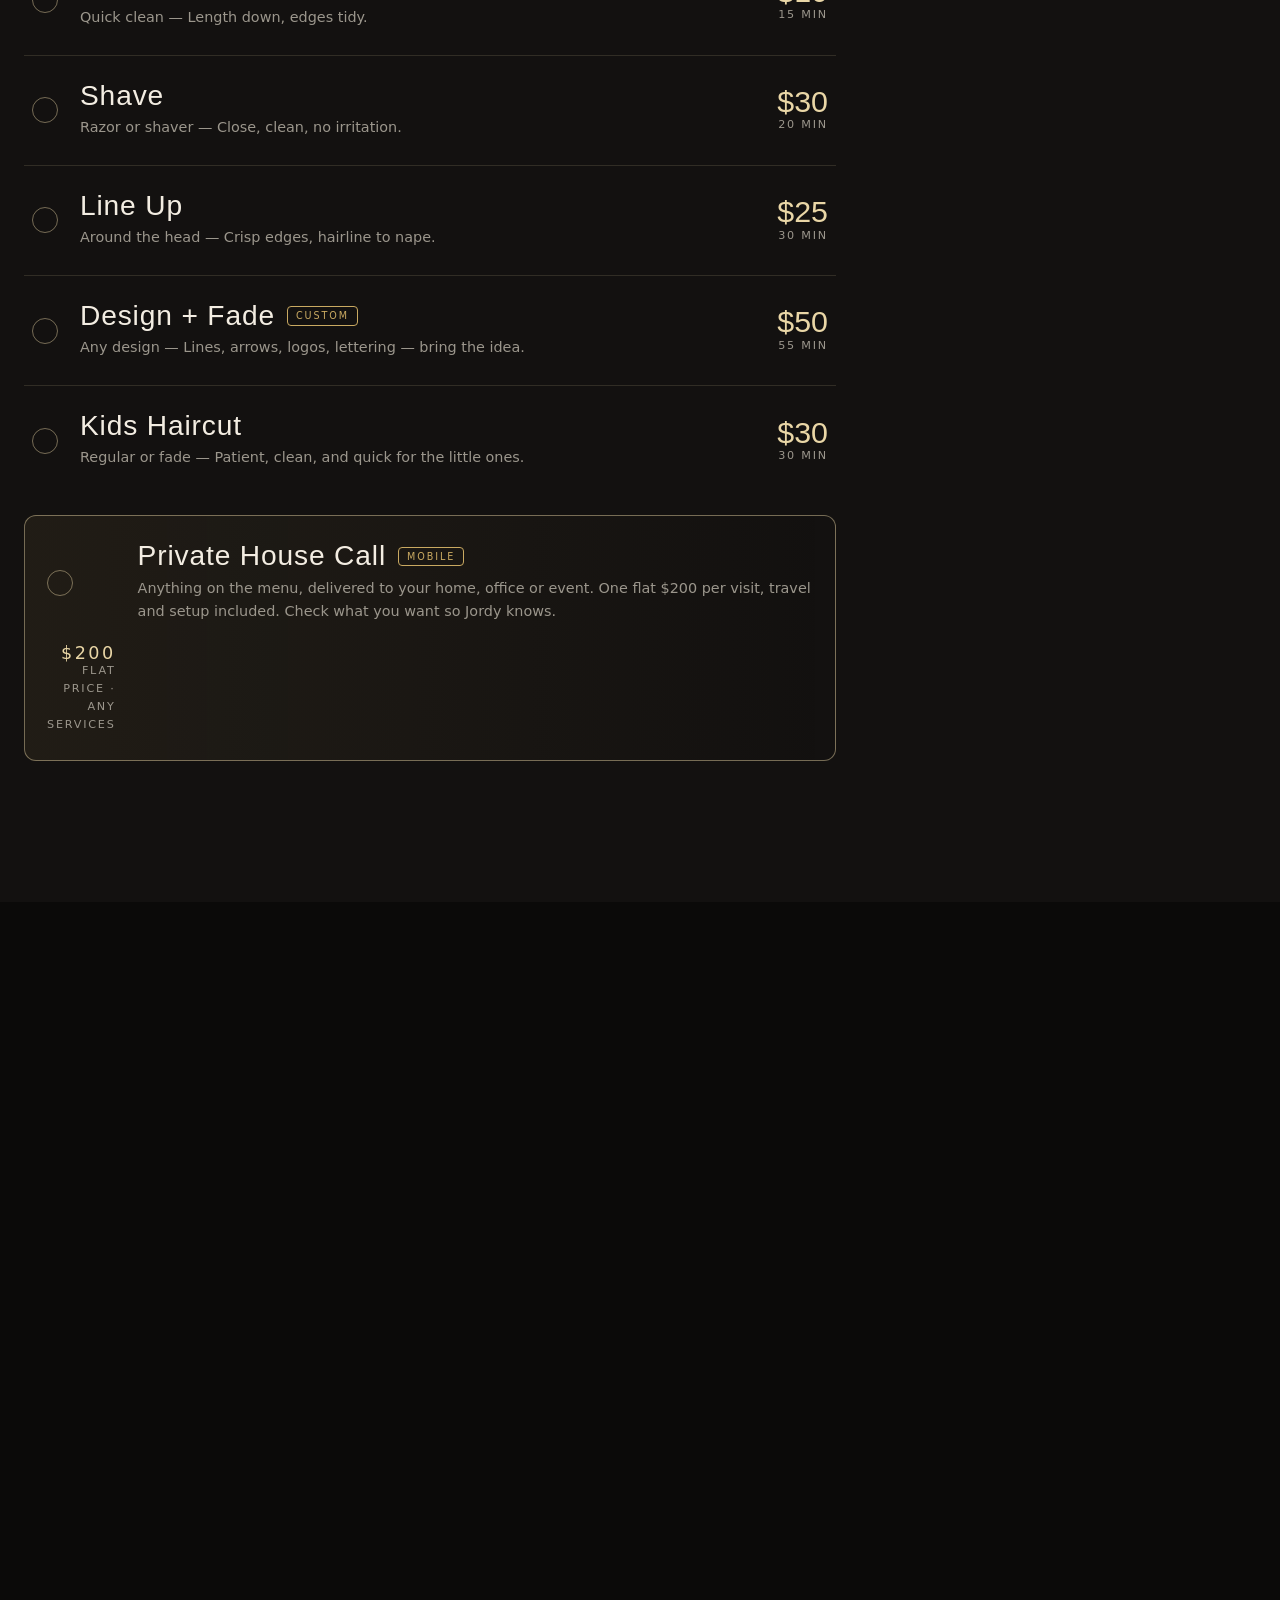
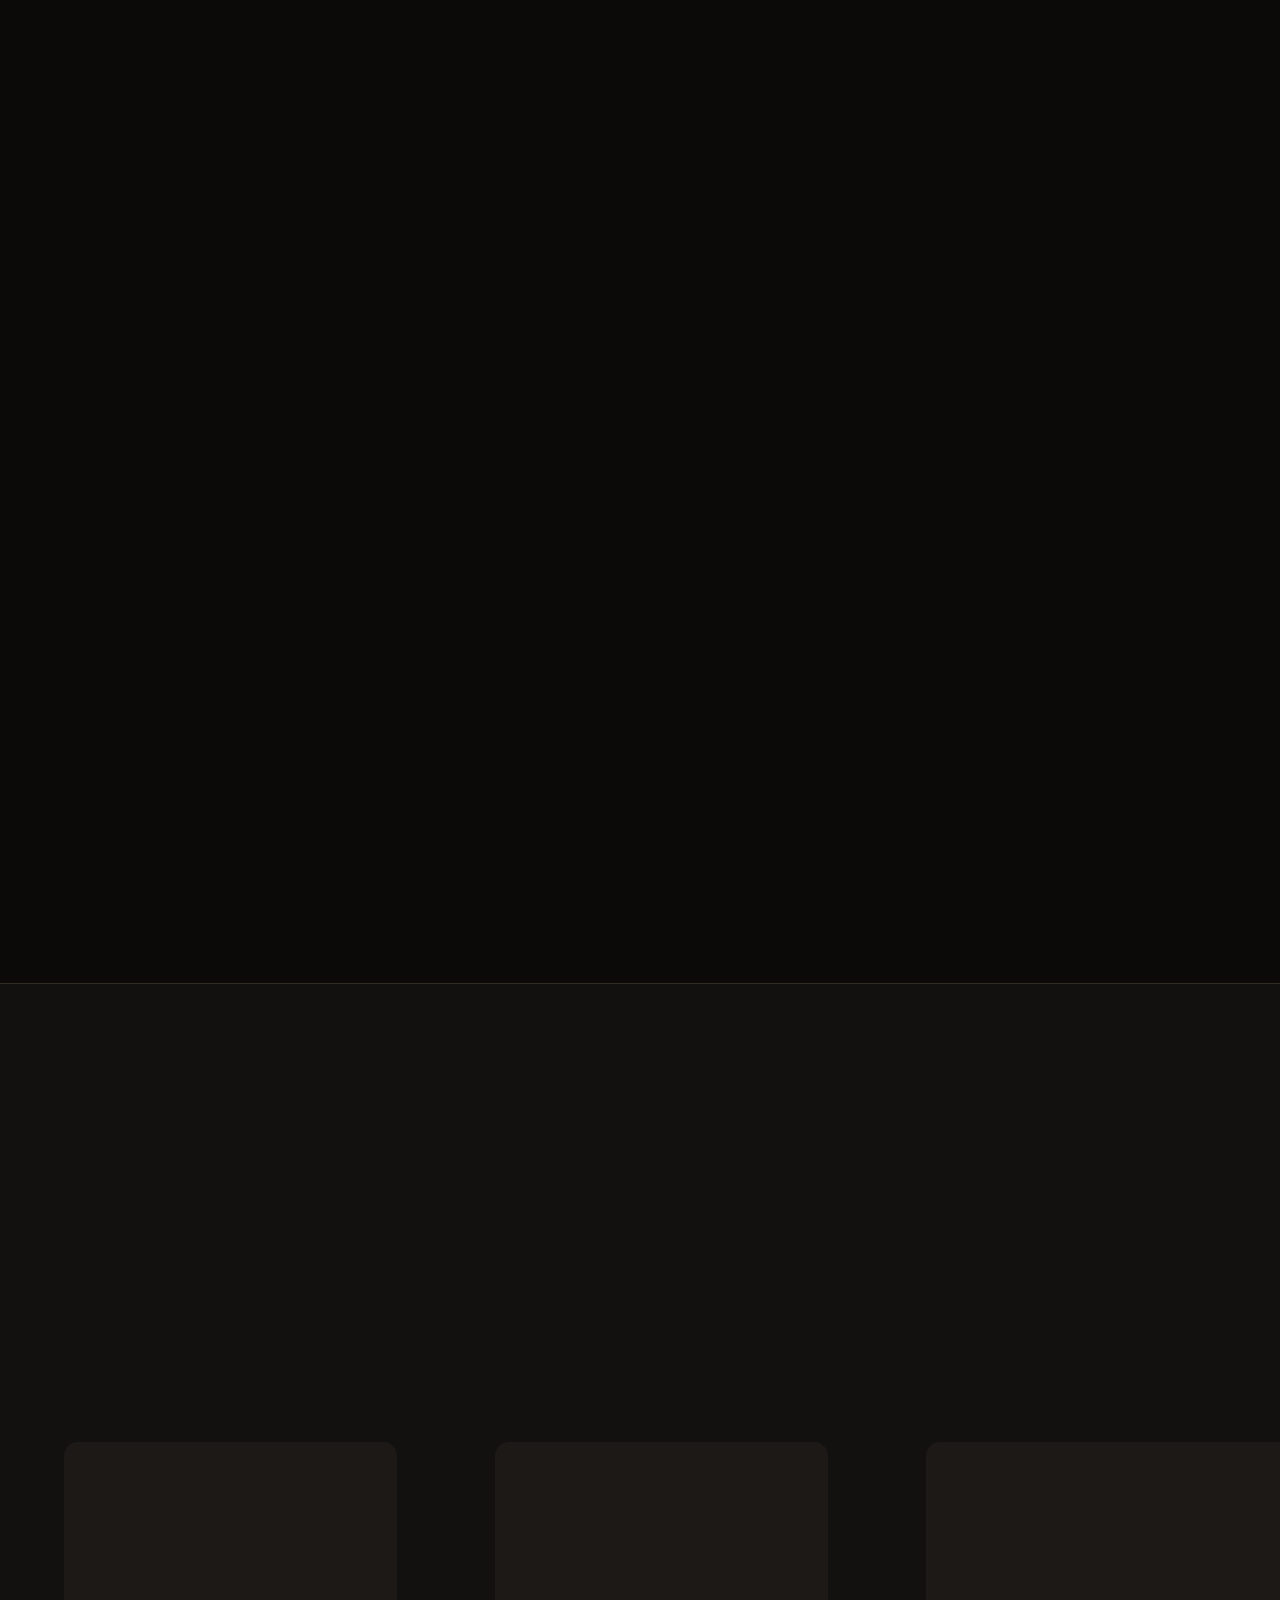
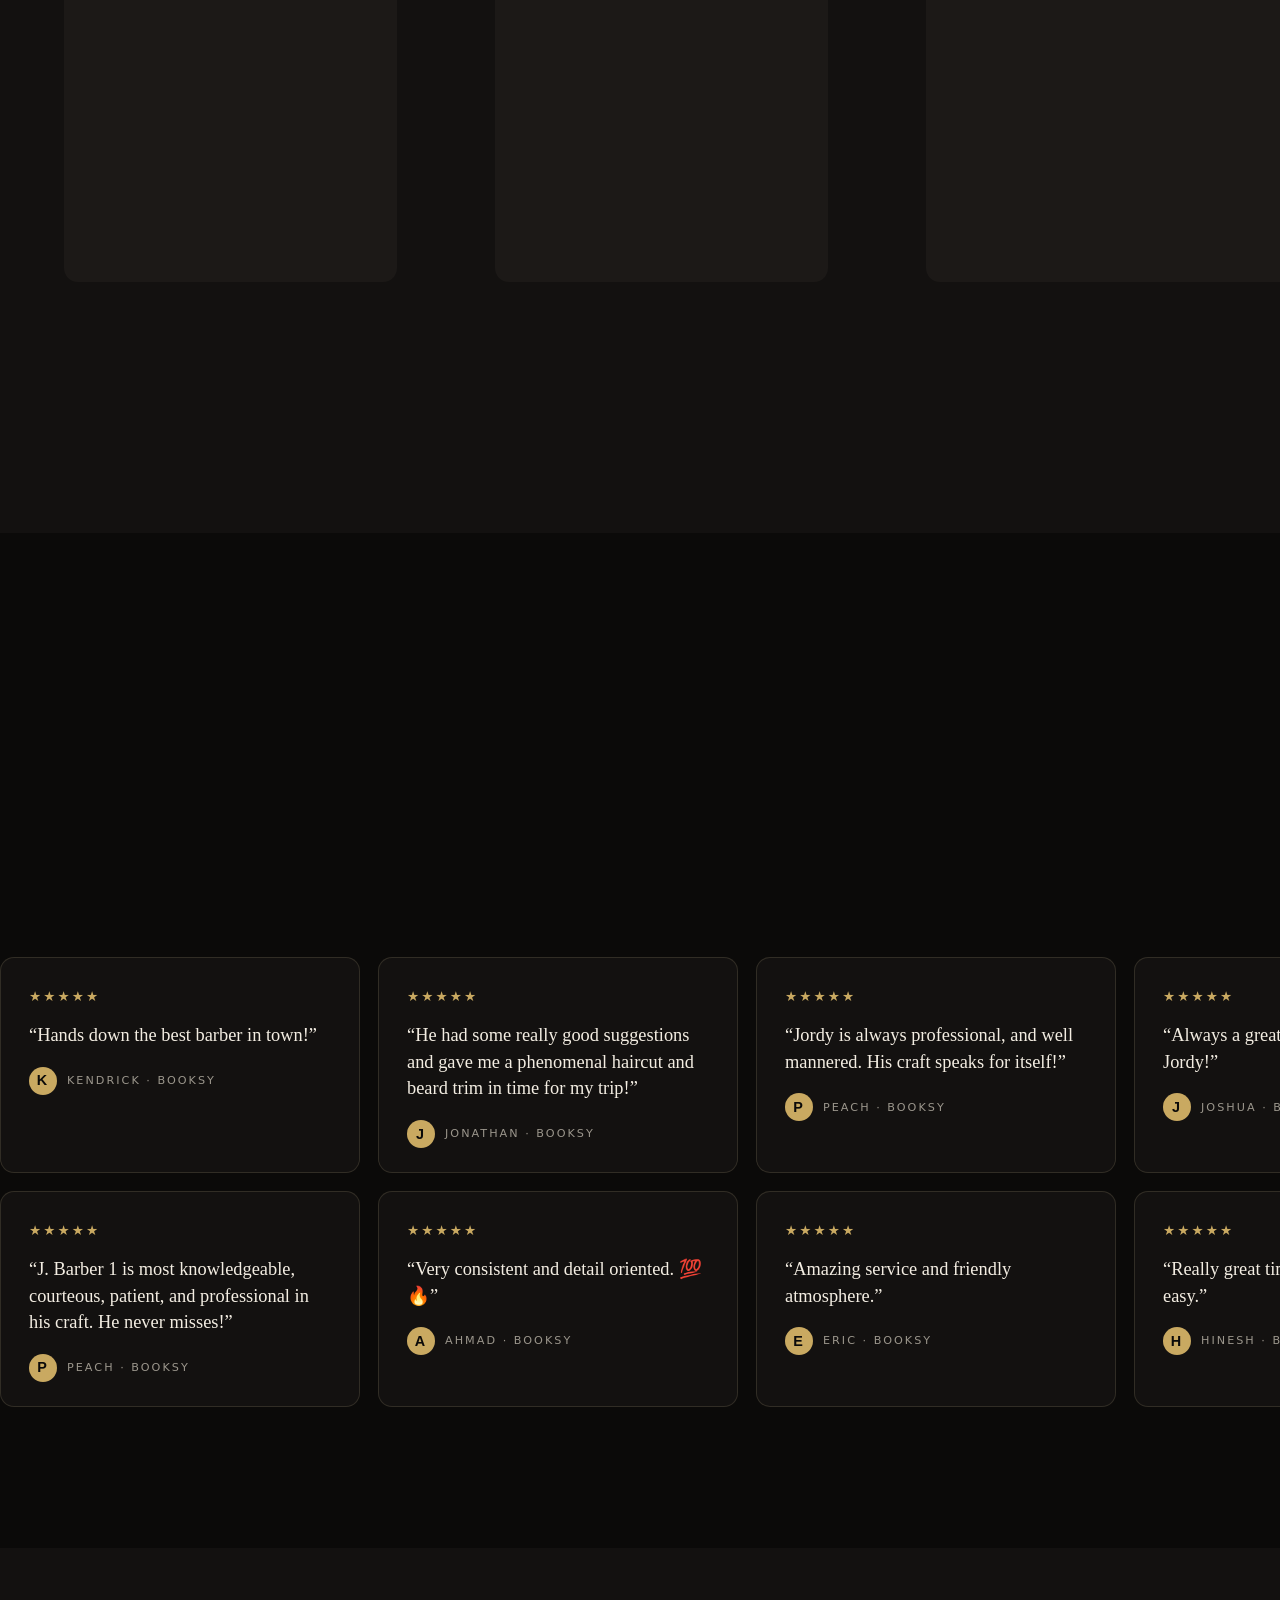
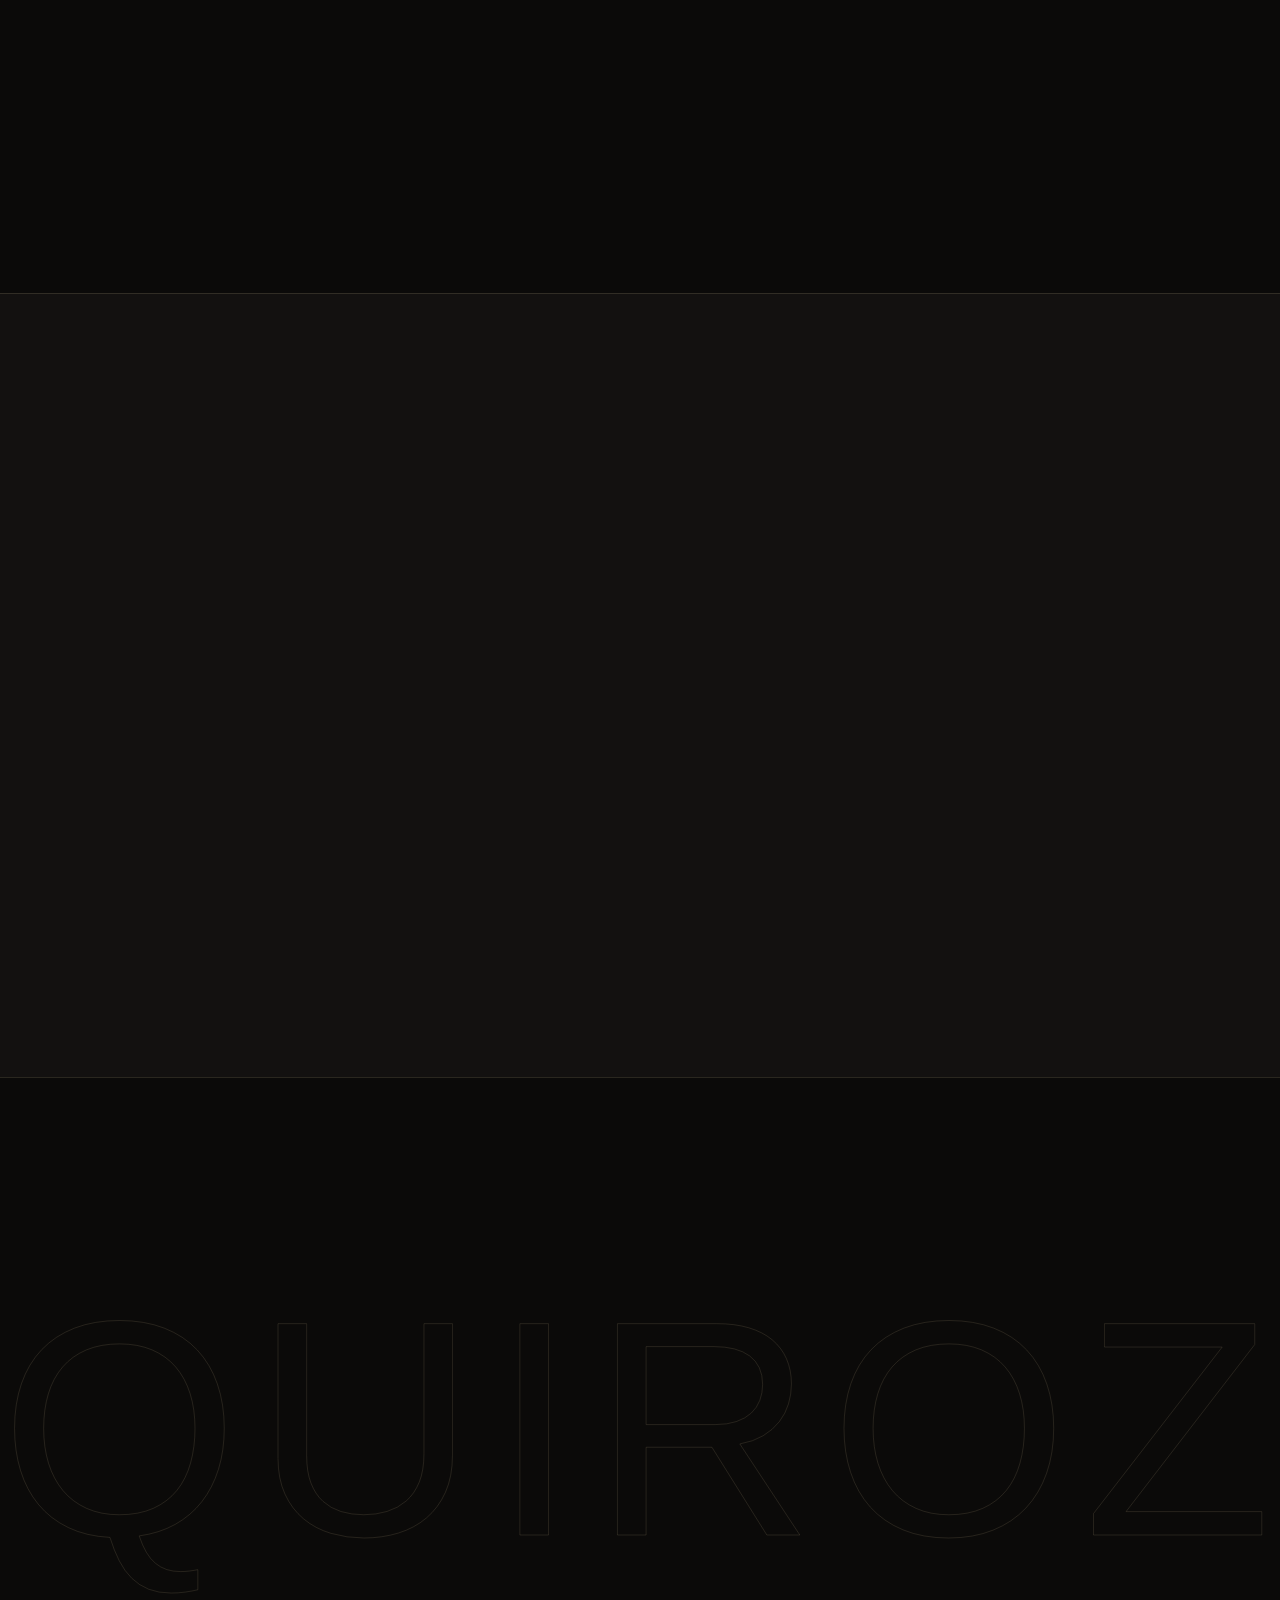
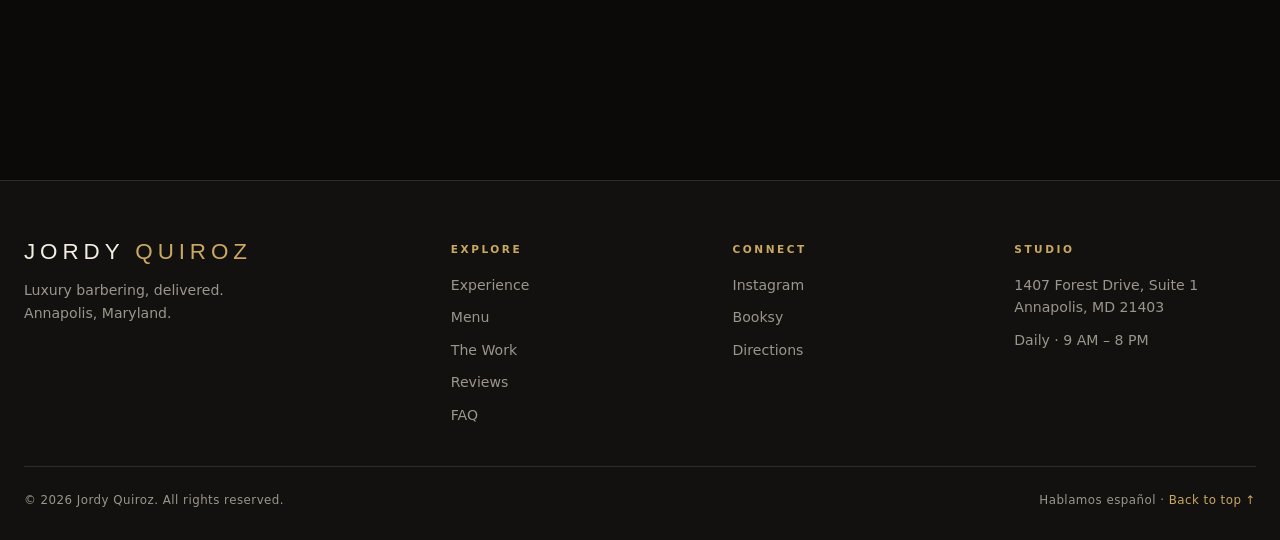
==== commit 58b1b69a: "Security hardening; fix broken images on the Spanish page Security (GitHub Pages cannot send respons" ====
--- a/index.html
+++ b/index.html
@@ -3,6 +3,8 @@
 <head>
   <meta charset="UTF-8">
   <meta name="viewport" content="width=device-width, initial-scale=1.0">
+  <meta http-equiv="Content-Security-Policy" content="default-src 'self'; script-src 'self'; style-src 'self' https://fonts.googleapis.com; font-src https://fonts.gstatic.com; img-src 'self' data:; frame-src https://booksy.com https://www.google.com; connect-src 'self'; object-src 'none'; base-uri 'none'; form-action 'none'; upgrade-insecure-requests">
+  <meta name="referrer" content="strict-origin-when-cross-origin">
   <title>Mobile Barber Annapolis MD | Jordy Quiroz — Fades &amp; Beards</title>
   <meta name="description" content="Luxury mobile barber in Annapolis, MD. Precision fades, beard sculpting and hot-towel service at your home, office or the Forest Drive studio.">
   <meta name="theme-color" content="#0a0a0b">
@@ -800,7 +802,7 @@
           <a href="https://www.google.com/maps/dir/?api=1&destination=1407+Forest+Drive+Suite+1+Annapolis+MD+21403" target="_blank" rel="noopener" class="btn btn--ghost magnetic reveal" data-cursor="link"><span data-i18n="studio.dir">Get directions</span></a>
         </div>
         <div class="studio__map reveal">
-          <iframe title="Map to Jordy Quiroz, 1407 Forest Drive, Annapolis" loading="lazy" referrerpolicy="no-referrer-when-downgrade" allowfullscreen
+          <iframe title="Map to Jordy Quiroz, 1407 Forest Drive, Annapolis" loading="lazy" referrerpolicy="strict-origin-when-cross-origin" sandbox="allow-scripts allow-same-origin allow-popups allow-popups-to-escape-sandbox" allowfullscreen
             src="https://www.google.com/maps?q=1407+Forest+Drive+Suite+1+Annapolis+MD+21403&output=embed"></iframe>
         </div>
       </div>
